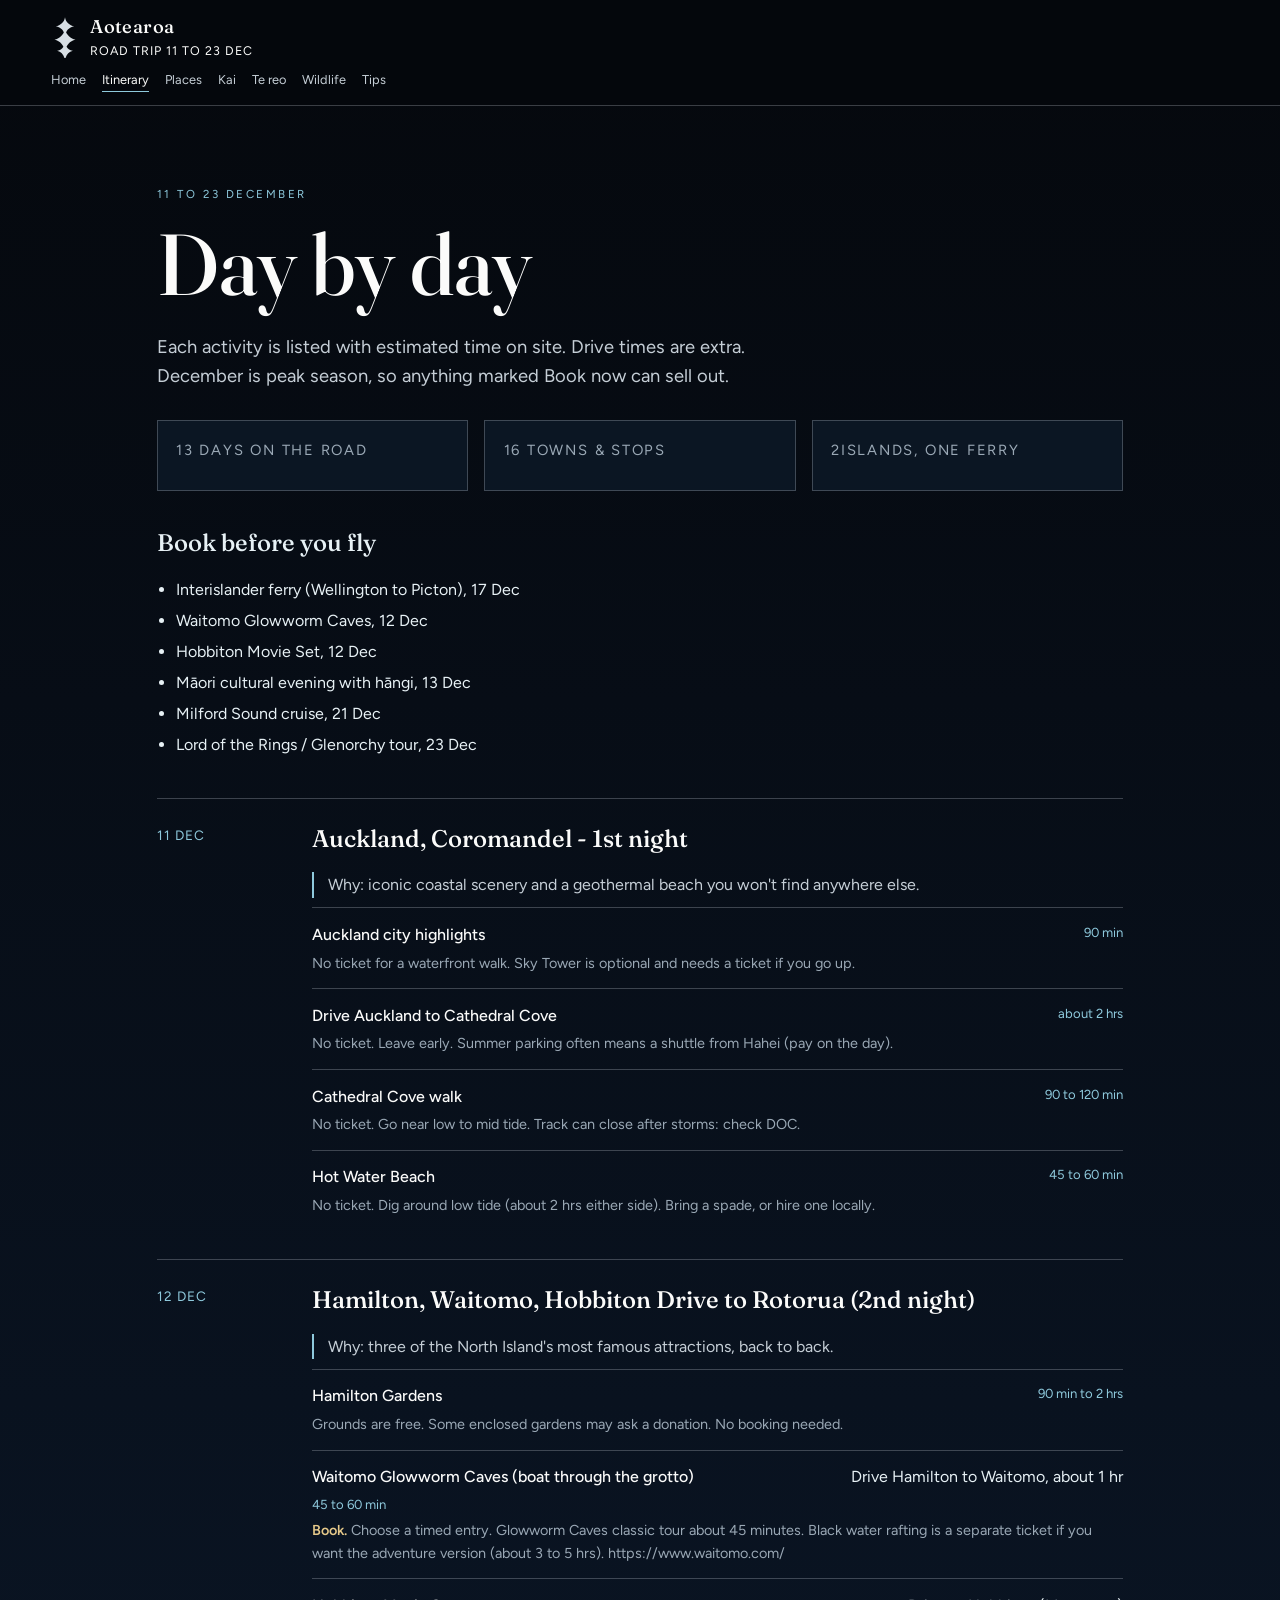
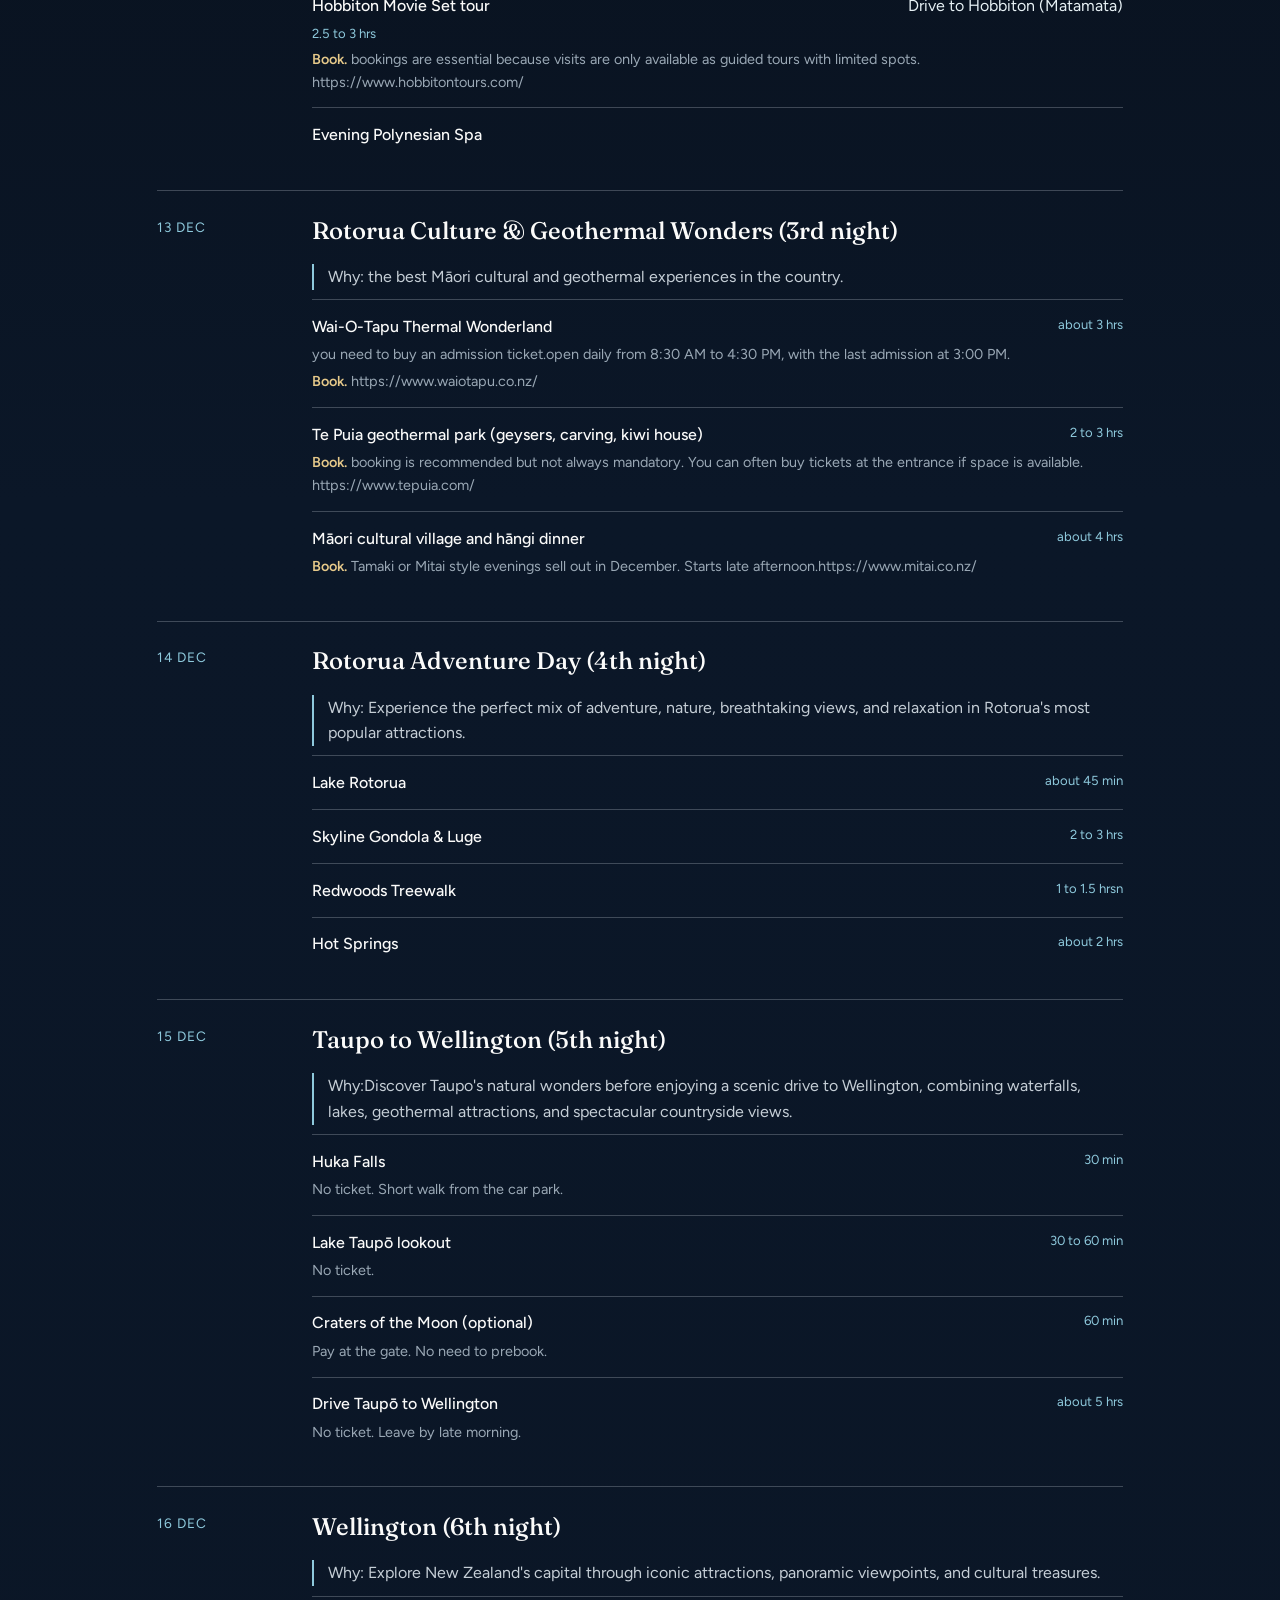
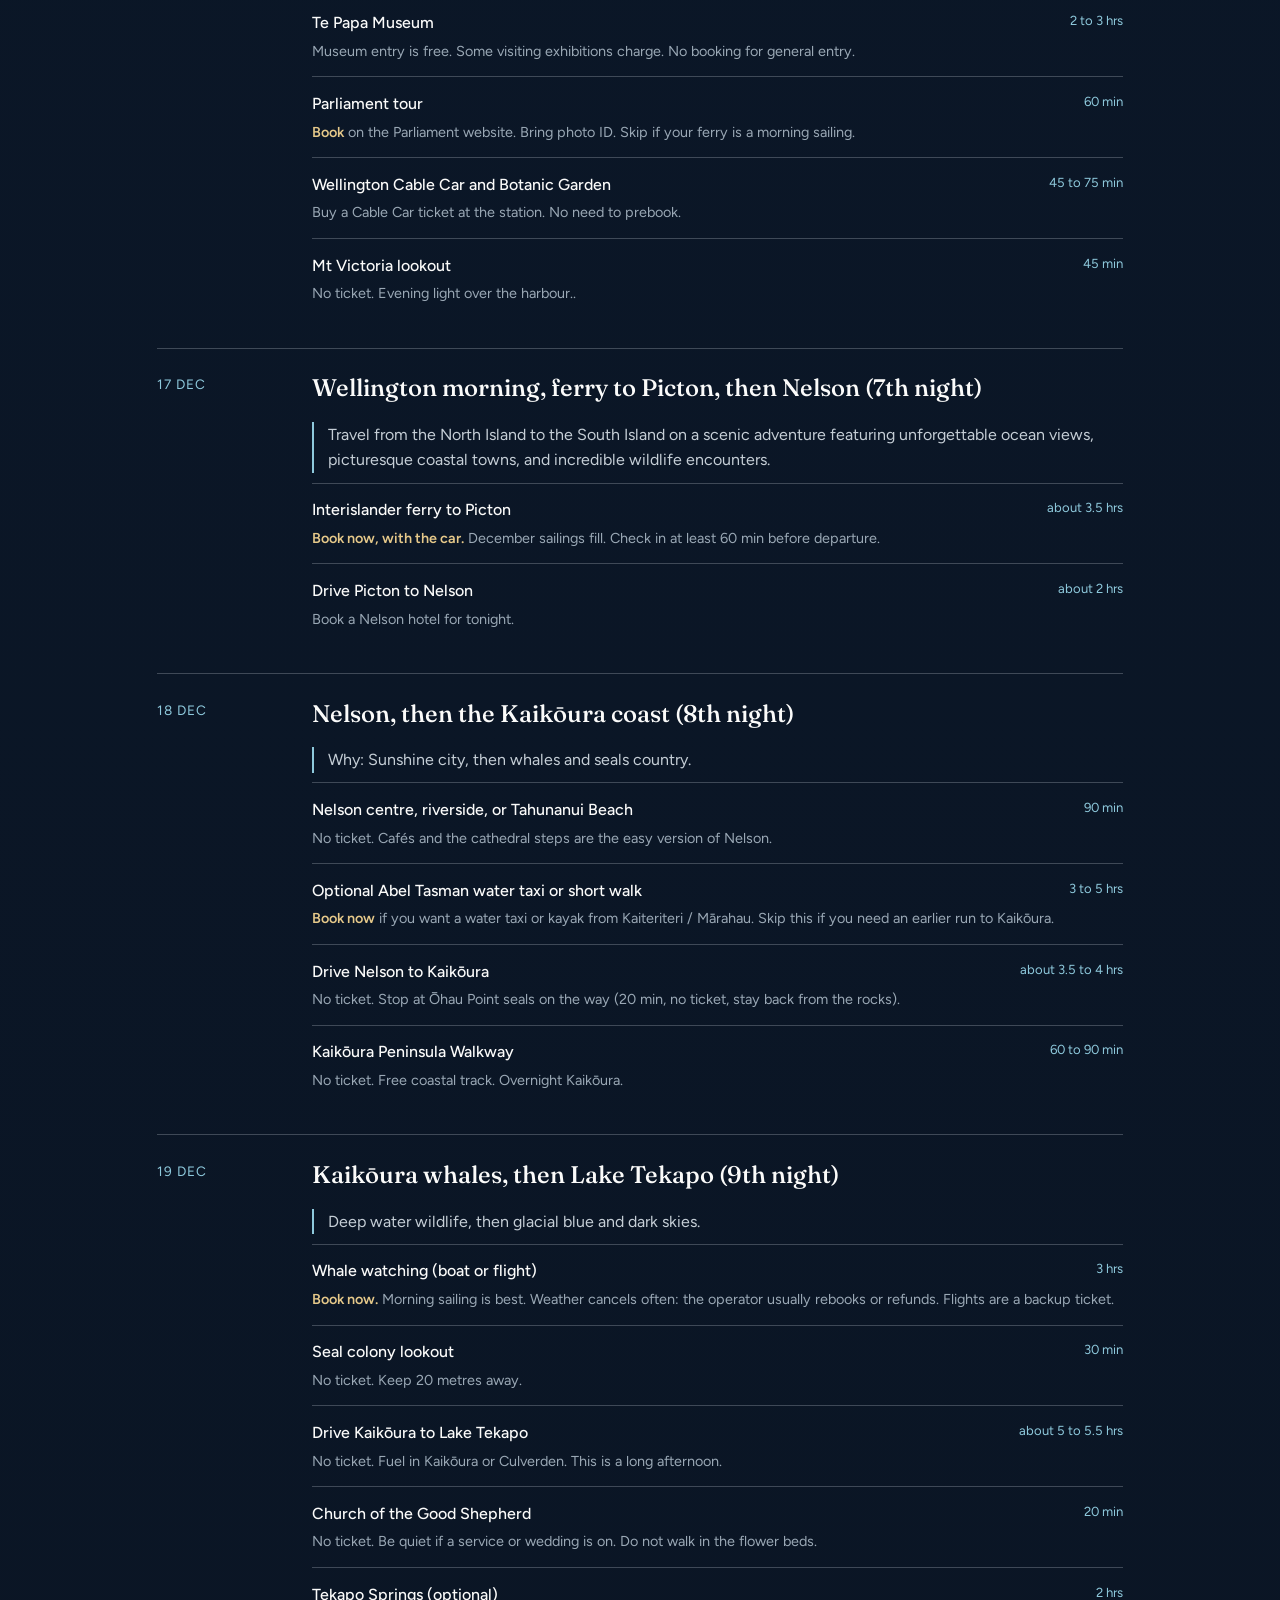
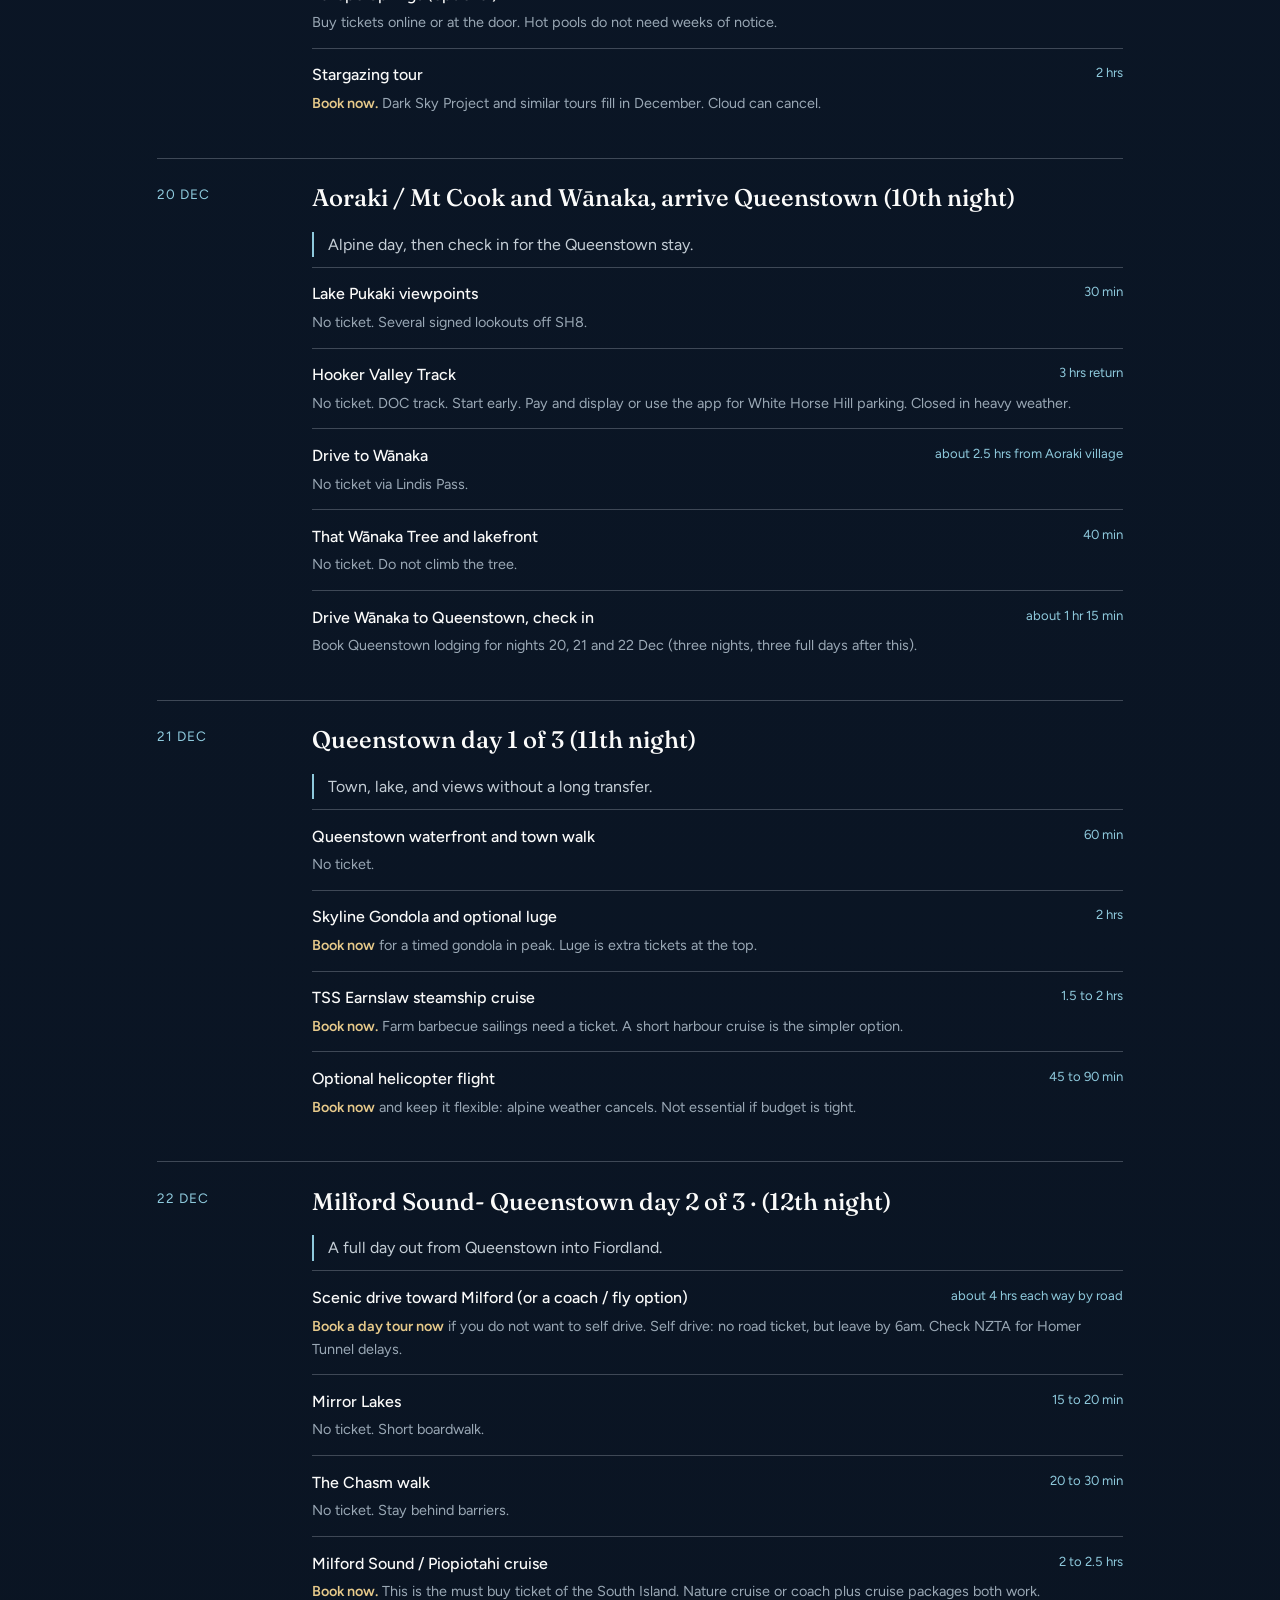
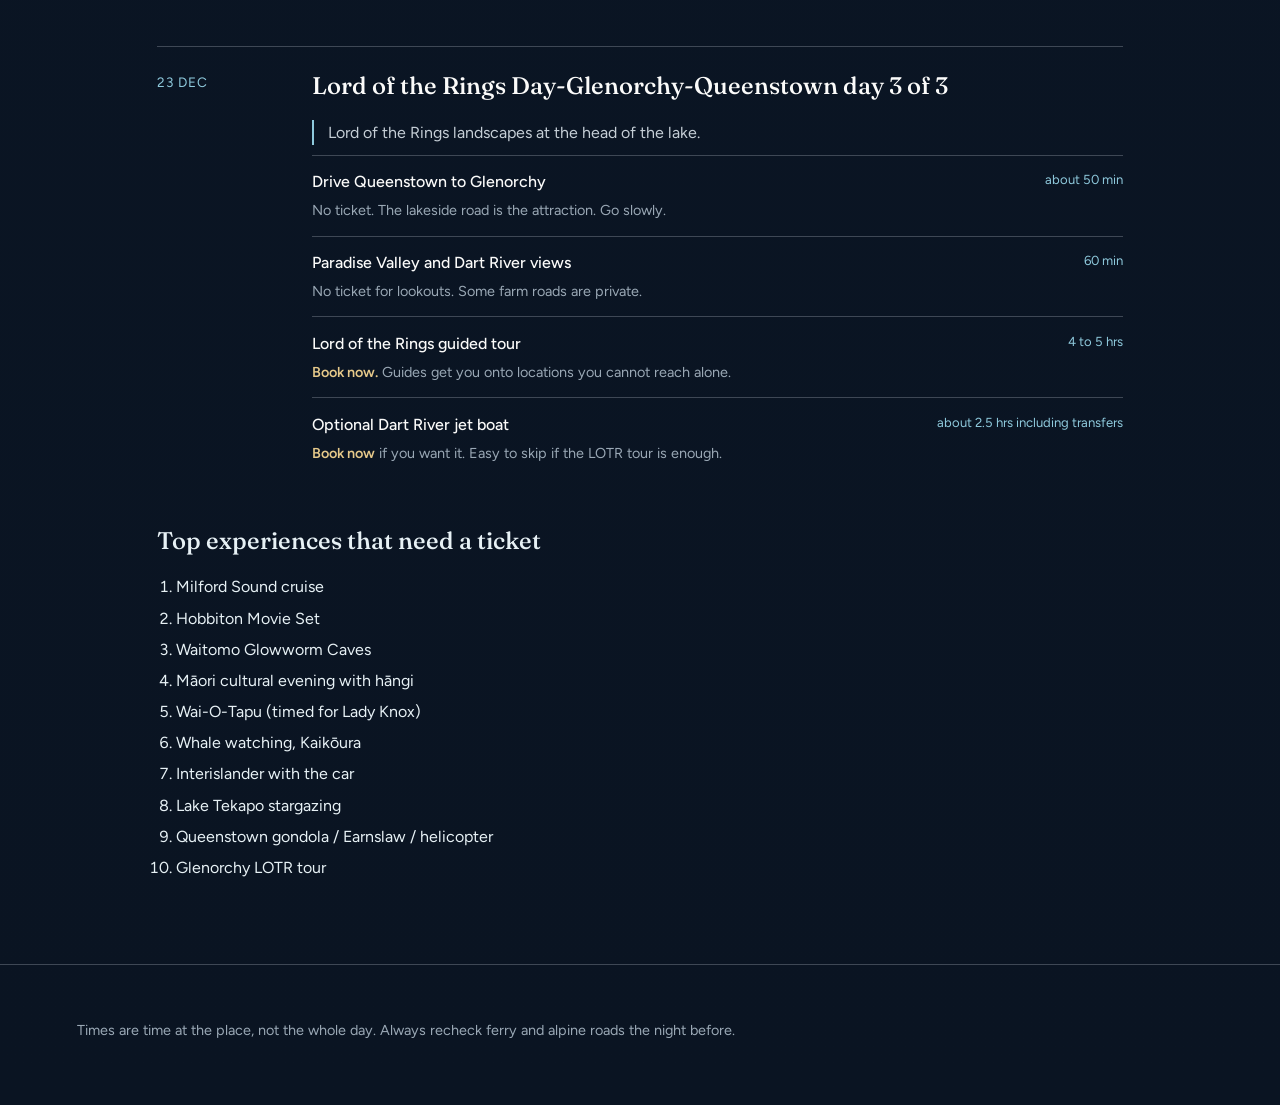
==== itinerary.html @ f461e08e "Update itinerary.html" ====
<!DOCTYPE html>
<html lang="en">
<head>
  <meta charset="UTF-8">
  <meta name="viewport" content="width=device-width, initial-scale=1">
  <title>Itinerary · Aotearoa road trip</title>
  <link rel="preconnect" href="https://fonts.googleapis.com">
  <link rel="preconnect" href="https://fonts.gstatic.com" crossorigin>
  <link href="https://fonts.googleapis.com/css2?family=Figtree:wght@400;500;600&family=Fraunces:opsz,wght@9..144,500;9..144,600&display=swap" rel="stylesheet">
  <link rel="stylesheet" href="css/style.css">
</head>
<body>
  <header class="site-header" data-header></header>
  <main id="content">
    <section class="narrow">
      <p class="kicker">11 to 23 December</p>
      <h1>Day by day</h1>
      <p class="lede">Each activity is listed with estimated time on site. Drive times are extra. December is peak season, so anything marked Book now can sell out.</p>

      <div class="stay-grid">
        <article class="stay">
          <p class="meta">13 days on the road</p>
          <h2></h2>
        </article>
        <article class="stay">
          <p class="meta">16 towns & stops</p>
        </article>
        <article class="stay">
          <p class="meta">2islands, one ferry</p>
        </article>
      </div>

      <h2>Book before you fly</h2>
      <ul class="book-now">
        <li>Interislander ferry (Wellington to Picton), 17 Dec</li>
        <li>Waitomo Glowworm Caves, 12 Dec</li>
        <li>Hobbiton Movie Set, 12 Dec</li>
        <li>Māori cultural evening with hāngi, 13 Dec</li>
        <li>Milford Sound cruise, 21 Dec</li>
        <li>Lord of the Rings / Glenorchy tour, 23 Dec</li>
      </ul>

      <article class="day">
        <time datetime="2026-12-11">11 Dec</time>
        <div>
          <h2>Auckland, Coromandel - 1st night</h2>
          <p class="why">Why: iconic coastal scenery and a geothermal beach you won't find anywhere else.</p>
          <ul class="plan">
            <li>
              <span>Auckland city highlights</span>
              <span class="when">90 min</span>
              <span class="note">No ticket for a waterfront walk. Sky Tower is optional and needs a ticket if you go up.</span>
            </li>
            <li>
              <span>Drive Auckland to Cathedral Cove</span>
              <span class="when">about 2 hrs</span>
              <span class="note">No ticket. Leave early. Summer parking often means a shuttle from Hahei (pay on the day).</span>
            </li>
            <li>
              <span>Cathedral Cove walk</span>
              <span class="when">90 to 120 min</span>
              <span class="note">No ticket. Go near low to mid tide. Track can close after storms: check DOC.</span>
            </li>
            <li>
              <span>Hot Water Beach</span>
              <span class="when">45 to 60 min</span>
              <span class="note">No ticket. Dig around low tide (about 2 hrs either side). Bring a spade, or hire one locally.</span>
            </li>
          </ul>
        </div>
      </article>

      <article class="day">
        <time datetime="2026-12-12">12 Dec</time>
        <div>
          <h2>Hamilton, Waitomo, Hobbiton Drive to Rotorua (2nd night)</h2>
          <p class="why">Why: three of the North Island's most famous attractions, back to back.</p>
          <ul class="plan">
            <li>
              <span>Hamilton Gardens</span>
              <span class="when">90 min to 2 hrs</span>
              <span class="note">Grounds are free. Some enclosed gardens may ask a donation. No booking needed.</span>
            </li>
            <li>
              <span>Waitomo Glowworm Caves (boat through the grotto)</span>
              <span>Drive Hamilton to Waitomo, about 1 hr</span> 
              <span class="when">45 to 60 min</span>
              <span class="note"><strong>Book.</strong> Choose a timed entry. Glowworm Caves classic tour about 45 minutes. Black water rafting is a separate ticket if you want the adventure version (about 3 to 5 hrs). https://www.waitomo.com/</span>
            
            <li>
              <span>Hobbiton Movie Set tour</span>
              <span>Drive to Hobbiton (Matamata)</span>
              <span class="when">2.5 to 3 hrs</span>
              <span class="note"><strong>Book.</strong> bookings are essential because visits are only available as guided tours with limited spots. https://www.hobbitontours.com/</span>

            </li>
            <li>
              <span>Evening Polynesian Spa</span>
            </li>
          </ul>
        </div>
      </article>

      <article class="day">
        <time datetime="2026-12-13">13 Dec</time>
        <div>
          <h2>Rotorua Culture & Geothermal Wonders (3rd night)</h2>
          <p class="why">Why: the best Māori cultural and geothermal experiences in the country.</p>
          <ul class="plan">
            <li>
              <span>Wai-O-Tapu Thermal Wonderland </span>
              <span class="when">about 3 hrs</span>
              <span class="note">you need to buy an admission ticket.open daily from 8:30 AM to 4:30 PM, with the last admission at 3:00 PM.</span>
              <span class="note"><strong>Book.</strong> https://www.waiotapu.co.nz/</span>
  
            </li>
            <li>
              <span>Te Puia geothermal park (geysers, carving, kiwi house)</span>
              <span class="when">2 to 3 hrs</span>
              <span class="note"><strong>Book.</strong> booking is recommended but not always mandatory. You can often buy tickets at the entrance if space is available. https://www.tepuia.com/</span>
            </li>
            <li>
              <span>Māori cultural village and hāngi dinner</span>
              <span class="when">about 4 hrs</span>
              <span class="note"><strong>Book.</strong> Tamaki or Mitai style evenings sell out in December. Starts late afternoon.https://www.mitai.co.nz/</span>
            </li>
           </ul>
        </div>
      </article>

      <article class="day">
        <time datetime="2026-12-14">14 Dec</time>
        <div>
          <h2>Rotorua Adventure Day (4th night)</h2>
          <p class="why">Why: Experience the perfect mix of adventure, nature, breathtaking views, and relaxation in Rotorua's most popular attractions.</p>
          <ul class="plan">
            <li>
              <span>Lake Rotorua</span>
              <span class="when">about 45 min</span>
              </li>
            <li>
              <span>Skyline Gondola & Luge</span>
              <span class="when">2 to 3 hrs</span>
           </li>
            <li>
              <span>Redwoods Treewalk</span>
              <span class="when">1 to 1.5 hrsn</span>
            </li>
            <li>
              <span>Hot Springs</span>
              <span class="when">about 2 hrs</span>
            </li>
          </ul>
        </div>
      </article>

      <article class="day">
        <time datetime="2026-12-15">15 Dec</time>
        <div>
          <h2>Taupo to Wellington (5th night)</h2>
          <p class="why">Why:Discover Taupo's natural wonders before enjoying a scenic drive to Wellington, combining waterfalls, lakes, geothermal attractions, and spectacular countryside views.</p>
          <ul class="plan">
            <li>
              <span>Huka Falls</span>
              <span class="when">30 min</span>
              <span class="note">No ticket. Short walk from the car park.</span>
            </li>
            <li>
              <span>Lake Taupō lookout</span>
              <span class="when">30 to 60 min</span>
              <span class="note">No ticket.</span>
            </li>
            <li>
              <span>Craters of the Moon (optional)</span>
              <span class="when">60 min</span>
              <span class="note">Pay at the gate. No need to prebook.</span>
            </li>
            <li>
              <span>Drive Taupō to Wellington</span>
              <span class="when">about 5 hrs</span>
              <span class="note">No ticket. Leave by late morning.</span>
            </li>
          </ul>
        </div>
      </article>

      <article class="day">
        <time datetime="2026-12-16">16 Dec</time>
        <div>
          <h2>Wellington (6th night)</h2>
          <p class="why">Why: Explore New Zealand's capital through iconic attractions, panoramic viewpoints, and cultural treasures.</p>
          <ul class="plan">
            <li>
              <span>Te Papa Museum</span>
              <span class="when">2 to 3 hrs</span>
              <span class="note">Museum entry is free. Some visiting exhibitions charge. No booking for general entry.</span>
            </li>
            <li>
              <span>Parliament tour</span>
              <span class="when">60 min</span>
              <span class="note"><strong>Book</strong> on the Parliament website. Bring photo ID. Skip if your ferry is a morning sailing.</span>
            </li>
            <li>
              <span>Wellington Cable Car and Botanic Garden</span>
              <span class="when">45 to 75 min</span>
              <span class="note">Buy a Cable Car ticket at the station. No need to prebook.</span>
            </li>
            <li>
              <span>Mt Victoria lookout</span>
              <span class="when">45  min</span>
              <span class="note">No ticket. Evening light over the harbour..</span>
            </li>
          </ul>
        </div>
      </article>

      <article class="day">
        <time datetime="2026-12-17">17 Dec</time>
        <div>
          <h2>Wellington morning, ferry to Picton, then Nelson (7th night)</h2>
          <p class="why">Travel from the North Island to the South Island on a scenic adventure featuring unforgettable ocean views, picturesque coastal towns, and incredible wildlife encounters.</p>
          <ul class="plan">
            <li>
              <span>Interislander ferry to Picton</span>
              <span class="when">about 3.5 hrs</span>
              <span class="note"><strong>Book now, with the car.</strong> December sailings fill. Check in at least 60 min before departure.</span>
            </li>
            <li>
              <span>Drive Picton to Nelson</span>
              <span class="when">about 2 hrs</span>
              <span class="note"> Book a Nelson hotel for tonight.</span>
            </li>
          </ul>
        </div>
      </article>

      <article class="day">
        <time datetime="2026-12-18">18 Dec</time>
        <div>
          <h2>Nelson, then the Kaikōura coast (8th night)</h2>
          <p class="why">Why: Sunshine city, then whales and seals country.</p>
          <ul class="plan">
            <li>
              <span>Nelson centre, riverside, or Tahunanui Beach</span>
              <span class="when">90 min</span>
              <span class="note">No ticket. Cafés and the cathedral steps are the easy version of Nelson.</span>
            </li>
            <li>
              <span>Optional Abel Tasman water taxi or short walk</span>
              <span class="when">3 to 5 hrs</span>
              <span class="note"><strong>Book now</strong> if you want a water taxi or kayak from Kaiteriteri / Mārahau. Skip this if you need an earlier run to Kaikōura.</span>
            </li>
            <li>
              <span>Drive Nelson to Kaikōura</span>
              <span class="when">about 3.5 to 4 hrs</span>
              <span class="note">No ticket. Stop at Ōhau Point seals on the way (20 min, no ticket, stay back from the rocks).</span>
            </li>
            <li>
              <span>Kaikōura Peninsula Walkway</span>
              <span class="when">60 to 90 min</span>
              <span class="note">No ticket. Free coastal track. Overnight Kaikōura.</span>
            </li>
          </ul>
        </div>
      </article>

      <article class="day">
        <time datetime="2026-12-19">19 Dec</time>
        <div>
          <h2>Kaikōura whales, then Lake Tekapo (9th night)</h2>
          <p class="why">Deep water wildlife, then glacial blue and dark skies.</p>
          <ul class="plan">
            <li>
              <span>Whale watching (boat or flight)</span>
              <span class="when">3 hrs</span>
              <span class="note"><strong>Book now.</strong> Morning sailing is best. Weather cancels often: the operator usually rebooks or refunds. Flights are a backup ticket.</span>
            </li>
            <li>
              <span>Seal colony lookout</span>
              <span class="when">30 min</span>
              <span class="note">No ticket. Keep 20 metres away.</span>
            </li>
            <li>
              <span>Drive Kaikōura to Lake Tekapo</span>
              <span class="when">about 5 to 5.5 hrs</span>
              <span class="note">No ticket. Fuel in Kaikōura or Culverden. This is a long afternoon.</span>
            </li>
            <li>
              <span>Church of the Good Shepherd</span>
              <span class="when">20 min</span>
              <span class="note">No ticket. Be quiet if a service or wedding is on. Do not walk in the flower beds.</span>
            </li>
            <li>
              <span>Tekapo Springs (optional)</span>
              <span class="when">2 hrs</span>
              <span class="note">Buy tickets online or at the door. Hot pools do not need weeks of notice.</span>
            </li>
            <li>
              <span>Stargazing tour</span>
              <span class="when">2 hrs</span>
              <span class="note"><strong>Book now.</strong> Dark Sky Project and similar tours fill in December. Cloud can cancel.</span>
            </li>
          </ul>
        </div>
      </article>

      <article class="day">
        <time datetime="2026-12-20">20 Dec</time>
        <div>
          <h2>Aoraki / Mt Cook and Wānaka, arrive Queenstown (10th night)</h2>
          <p class="why">Alpine day, then check in for the Queenstown stay.</p>
          <ul class="plan">
            <li>
              <span>Lake Pukaki viewpoints</span>
              <span class="when">30 min</span>
              <span class="note">No ticket. Several signed lookouts off SH8.</span>
            </li>
            <li>
              <span>Hooker Valley Track</span>
              <span class="when">3 hrs return</span>
              <span class="note">No ticket. DOC track. Start early. Pay and display or use the app for White Horse Hill parking. Closed in heavy weather.</span>
            </li>
            <li>
              <span>Drive to Wānaka</span>
              <span class="when">about 2.5 hrs from Aoraki village</span>
              <span class="note">No ticket via Lindis Pass.</span>
            </li>
            <li>
              <span>That Wānaka Tree and lakefront</span>
              <span class="when">40 min</span>
              <span class="note">No ticket. Do not climb the tree.</span>
            </li>
            <li>
              <span>Drive Wānaka to Queenstown, check in</span>
              <span class="when">about 1 hr 15 min</span>
              <span class="note">Book Queenstown lodging for nights 20, 21 and 22 Dec (three nights, three full days after this).</span>
            </li>
          </ul>
        </div>
      </article>

      <article class="day">
        <time datetime="2026-12-21">21 Dec</time>
        <div>
          <h2>Queenstown day 1 of 3 (11th night)</h2>
          <p class="why">Town, lake, and views without a long transfer.</p>
          <ul class="plan">
            <li>
              <span>Queenstown waterfront and town walk</span>
              <span class="when">60 min</span>
              <span class="note">No ticket.</span>
            </li>
            <li>
              <span>Skyline Gondola and optional luge</span>
              <span class="when">2 hrs</span>
              <span class="note"><strong>Book now</strong> for a timed gondola in peak. Luge is extra tickets at the top.</span>
            </li>
            <li>
              <span>TSS Earnslaw steamship cruise</span>
              <span class="when">1.5 to 2 hrs</span>
              <span class="note"><strong>Book now.</strong> Farm barbecue sailings need a ticket. A short harbour cruise is the simpler option.</span>
            </li>
            <li>
              <span>Optional helicopter flight</span>
              <span class="when">45 to 90 min</span>
              <span class="note"><strong>Book now</strong> and keep it flexible: alpine weather cancels. Not essential if budget is tight.</span>
            </li>
          </ul>
        </div>
      </article>

      <article class="day">
        <time datetime="2026-12-22">22 Dec</time>
        <div>
          <h2> Milford Sound- Queenstown day 2 of 3 ·  (12th night)</h2>
          <p class="why">A full day out from Queenstown into Fiordland.</p>
          <ul class="plan">
            <li>
              <span>Scenic drive toward Milford (or a coach / fly option)</span>
              <span class="when">about 4 hrs each way by road</span>
              <span class="note"><strong>Book a day tour now</strong> if you do not want to self drive. Self drive: no road ticket, but leave by 6am. Check NZTA for Homer Tunnel delays.</span>
            </li>
            <li>
              <span>Mirror Lakes</span>
              <span class="when">15 to 20 min</span>
              <span class="note">No ticket. Short boardwalk.</span>
            </li>
            <li>
              <span>The Chasm walk</span>
              <span class="when">20 to 30 min</span>
              <span class="note">No ticket. Stay behind barriers.</span>
            </li>
            <li>
              <span>Milford Sound / Piopiotahi cruise</span>
              <span class="when">2 to 2.5 hrs</span>
              <span class="note"><strong>Book now.</strong> This is the must buy ticket of the South Island. Nature cruise or coach plus cruise packages both work.</span>
            </li>
          </ul>
        </div>
      </article>

      <article class="day">
        <time datetime="2026-12-23">23 Dec</time>
        <div>
          <h2>Lord of the Rings Day-Glenorchy-Queenstown day 3 of 3</h2>
          <p class="why">Lord of the Rings landscapes at the head of the lake.</p>
          <ul class="plan">
            <li>
              <span>Drive Queenstown to Glenorchy</span>
              <span class="when">about 50 min</span>
              <span class="note">No ticket. The lakeside road is the attraction. Go slowly.</span>
            </li>
            <li>
              <span>Paradise Valley and Dart River views</span>
              <span class="when">60 min</span>
              <span class="note">No ticket for lookouts. Some farm roads are private.</span>
            </li>
            <li>
              <span>Lord of the Rings guided tour</span>
              <span class="when">4 to 5 hrs</span>
              <span class="note"><strong>Book now.</strong> Guides get you onto locations you cannot reach alone.</span>
            </li>
            <li>
              <span>Optional Dart River jet boat</span>
              <span class="when">about 2.5 hrs including transfers</span>
              <span class="note"><strong>Book now</strong> if you want it. Easy to skip if the LOTR tour is enough.</span>
            </li>
          </ul>
        </div>
      </article>

      <h2>Top experiences that need a ticket</h2>
      <ol class="ticket-ol">
        <li>Milford Sound cruise</li>
        <li>Hobbiton Movie Set</li>
        <li>Waitomo Glowworm Caves</li>
        <li>Māori cultural evening with hāngi</li>
        <li>Wai-O-Tapu (timed for Lady Knox)</li>
        <li>Whale watching, Kaikōura</li>
        <li>Interislander with the car</li>
        <li>Lake Tekapo stargazing</li>
        <li>Queenstown gondola / Earnslaw / helicopter</li>
        <li>Glenorchy LOTR tour</li>
      </ol>
    </section>
  </main>
  <footer><p>Times are time at the place, not the whole day. Always recheck ferry and alpine roads the night before.</p></footer>
  <script src="js/site.js"></script>
</body>
</html>
---- css/style.css ----
:root {
  --ink: #05080d;
  --navy: #0b1728;
  --deep: #12263d;
  --blue: #1c4d78;
  --lagoon: #2b7ca8;
  --glacier: #8ec9dc;
  --foam: #e7f1f5;
  --paper: #f3efe6;
  --silver: #c5ced6;
  --mist: #9aa8b5;
  --white: #fbfbfa;
  --black: #020304;
  --line: rgba(197, 206, 214, 0.28);
  --shadow: 0 24px 50px rgba(2, 6, 12, 0.35);
  --serif: "Fraunces", "Times New Roman", serif;
  --sans: "Figtree", "Segoe UI", sans-serif;
}

* { box-sizing: border-box; }
html { scroll-behavior: smooth; }
body {
  margin: 0;
  color: var(--foam);
  background:
    radial-gradient(1200px 500px at 10% -10%, rgba(46, 124, 168, 0.18), transparent 50%),
    linear-gradient(180deg, var(--ink), var(--navy) 28%, #0a1422);
  font-family: var(--sans);
  line-height: 1.6;
}

img { max-width: 100%; display: block; }
a { color: var(--glacier); text-decoration: none; }
a:hover { color: var(--white); }

.skip {
  position: absolute;
  left: -999px;
}
.skip:focus {
  left: 1rem;
  top: 1rem;
  background: #fff;
  color: #000;
  padding: 0.5rem 1rem;
  z-index: 20;
}

.fern-mark {
  position: fixed;
  right: -4rem;
  bottom: -3rem;
  width: 22rem;
  height: 22rem;
  opacity: 0.07;
  pointer-events: none;
  z-index: 0;
}

.site-header {
  position: sticky;
  top: 0;
  z-index: 10;
  display: flex;
  flex-direction: column;
  align-items: stretch;
  gap: 0.55rem;
  padding: 0.75rem 4vw 0.85rem;
  background: rgba(5, 8, 13, 0.9);
  border-bottom: 1px solid var(--line);
  backdrop-filter: blur(16px);
}
.header-top {
  display: flex;
  align-items: center;
  justify-content: space-between;
  gap: 1rem;
}

.brand {
  display: flex;
  align-items: center;
  gap: 0.7rem;
  color: var(--white);
  letter-spacing: 0.08em;
  text-transform: uppercase;
  font-size: 0.78rem;
}
.brand svg { width: 28px; height: 42px; }
.brand strong {
  display: block;
  font-family: var(--serif);
  font-size: 1.15rem;
  letter-spacing: 0.02em;
  text-transform: none;
  font-weight: 500;
}

nav {
  display: flex;
  flex-wrap: wrap;
  gap: 0.35rem 1rem;
}
nav a {
  color: var(--silver);
  font-size: 0.8rem;
  white-space: nowrap;
}
nav a[aria-current="page"] {
  color: var(--white);
  border-bottom: 1px solid var(--glacier);
}

.menu-btn {
  display: none;
  background: transparent;
  color: var(--white);
  border: 1px solid var(--line);
  padding: 0.4rem 0.7rem;
}

.hero {
  position: relative;
  min-height: 88vh;
  display: grid;
  align-items: end;
  padding: 7rem 6vw 4rem;
  overflow: hidden;
}
.hero-bg {
  position: absolute;
  inset: 0;
  background:
    linear-gradient(180deg, rgba(5, 8, 13, 0.15), rgba(5, 8, 13, 0.82)),
    url("../images/milford.jpg") center/cover no-repeat;
  filter: saturate(1.08) contrast(1.05);
}
.hero-copy { position: relative; max-width: 42rem; }
.kicker {
  color: var(--glacier);
  letter-spacing: 0.22em;
  text-transform: uppercase;
  font-size: 0.72rem;
}
h1, h2, h3 { font-family: var(--serif); font-weight: 500; line-height: 1.15; }
h1 {
  font-size: clamp(2.6rem, 7vw, 5.4rem);
  margin: 0.4rem 0 0.8rem;
  color: var(--white);
}
.lede { font-size: 1.15rem; color: var(--silver); max-width: 38rem; }

.btn-row { display: flex; gap: 0.8rem; flex-wrap: wrap; margin-top: 1.6rem; }
.btn {
  display: inline-flex;
  align-items: center;
  padding: 0.7rem 1.15rem;
  border: 1px solid var(--silver);
  color: var(--white);
  border-radius: 999px;
}
.btn.solid {
  background: var(--white);
  color: var(--ink);
  border-color: var(--white);
}

main { position: relative; z-index: 1; }
section { padding: 4.2rem 6vw; }
.narrow { max-width: 70rem; margin: 0 auto; }
.section-head { max-width: 40rem; margin-bottom: 2rem; }
.section-head p { color: var(--mist); }

.palette {
  display: grid;
  grid-template-columns: repeat(5, 1fr);
  gap: 0.6rem;
  margin-top: 1.4rem;
}
.swatch {
  min-height: 88px;
  display: flex;
  align-items: end;
  padding: 0.6rem;
  font-size: 0.75rem;
  color: #fff;
}
.swatch.white, .swatch.silver { color: var(--ink); }
.swatch.black { background: #000; }
.swatch.navy { background: #0b1728; }
.swatch.blue { background: #1c4d78; }
.swatch.silver { background: #c5ced6; }
.swatch.white { background: #fbfbfa; }

.grid {
  display: grid;
  gap: 1.2rem;
  grid-template-columns: repeat(auto-fit, minmax(250px, 1fr));
}
.card {
  background: rgba(18, 38, 61, 0.45);
  border: 1px solid var(--line);
  overflow: hidden;
  box-shadow: var(--shadow);
}
.card img { width: 100%; height: 210px; object-fit: cover; }
.card-body { padding: 1.1rem 1.15rem 1.3rem; }
.card h3 { margin: 0 0 0.4rem; font-size: 1.35rem; color: var(--white); }
.muted { color: var(--mist); font-size: 0.92rem; }
.meta {
  color: var(--glacier);
  font-size: 0.78rem;
  letter-spacing: 0.12em;
  text-transform: uppercase;
}

.stay-grid {
  display: grid;
  grid-template-columns: repeat(3, 1fr);
  gap: 1rem;
  margin: 1.8rem 0 2.4rem;
}
.stay {
  border: 1px solid var(--line);
  padding: 1.1rem 1.15rem 1.2rem;
  background: rgba(18, 38, 61, 0.4);
}
.stay h2 { margin: 0.2rem 0 0.5rem; font-size: 1.35rem; color: var(--white); }
.stay p { margin: 0; color: var(--mist); font-size: 0.92rem; }

.book-now {
  margin: 0 0 2.5rem;
  padding-left: 1.2rem;
}
.book-now li { margin: 0.35rem 0; }

.day {
  display: grid;
  grid-template-columns: 8.5rem 1fr;
  gap: 1.2rem;
  padding: 1.6rem 0 1.8rem;
  border-top: 1px solid var(--line);
}
.day time {
  color: var(--glacier);
  font-size: 0.85rem;
  letter-spacing: 0.08em;
  text-transform: uppercase;
}
.day h2 { margin-top: 0; color: var(--white); }
.why {
  margin: 0.35rem 0 0.4rem;
  padding-left: 0.9rem;
  border-left: 2px solid var(--glacier);
  color: var(--silver);
}

.plan {
  list-style: none;
  margin: 0.6rem 0 0;
  padding: 0;
}
.plan li {
  display: grid;
  grid-template-columns: minmax(0, 1fr) auto;
  gap: 0.25rem 1rem;
  padding: 0.85rem 0;
  border-top: 1px solid var(--line);
}
.plan li span:first-child { color: var(--white); font-weight: 500; }
.plan .when {
  color: var(--glacier);
  font-size: 0.82rem;
  white-space: nowrap;
}
.plan .note {
  grid-column: 1 / -1;
  color: var(--mist);
  font-size: 0.9rem;
}
.plan .note strong { color: #e6c98a; font-weight: 600; }

.ticket-ol { padding-left: 1.2rem; }
.ticket-ol li { margin: 0.35rem 0; }

.place {
  display: grid;
  grid-template-columns: 1.1fr 1fr;
  gap: 1.6rem;
  align-items: center;
  margin: 2.2rem 0 3rem;
}
.place:nth-child(even) { grid-template-columns: 1fr 1.1fr; }
.place:nth-child(even) .place-copy { order: -1; }
.place img {
  width: 100%;
  height: 360px;
  object-fit: cover;
  border: 1px solid var(--line);
}
.place h2 { margin-top: 0; color: var(--white); font-size: 2rem; }

.word {
  display: grid;
  grid-template-columns: 12rem 1fr;
  gap: 1rem;
  padding: 1rem 0;
  border-bottom: 1px solid var(--line);
}
.word dt {
  font-family: var(--serif);
  font-size: 1.4rem;
  color: var(--white);
}
.pronounce { color: var(--glacier); font-size: 0.85rem; }

.tips { display: grid; gap: 1rem; }
.tip {
  background: linear-gradient(90deg, rgba(142, 201, 220, 0.08), transparent);
  border: 1px solid var(--line);
  padding: 1.1rem 1.2rem;
}

.chip {
  border: 1px solid var(--line);
  padding: 0.35rem 0.7rem;
  font-size: 0.82rem;
  color: var(--silver);
}

.animal img { height: 240px; }

.quote {
  font-family: var(--serif);
  font-size: clamp(1.5rem, 3vw, 2.3rem);
  color: var(--white);
  max-width: 36rem;
}

footer {
  padding: 2.5rem 6vw 3rem;
  border-top: 1px solid var(--line);
  color: var(--mist);
  font-size: 0.9rem;
}

.light {
  background: var(--paper);
  color: var(--navy);
}
.light h2, .light h3 { color: var(--ink); }
.light .muted, .light p { color: #334155; }
.light .card { background: #fff; color: var(--navy); box-shadow: none; }
.light .card h3 { color: var(--ink); }

@media (max-width: 700px) {
  .menu-btn { display: block; }
  nav {
    display: none;
    flex-direction: column;
    background: #0b1728;
    padding: 0.8rem 0 0.2rem;
  }
  nav.open { display: flex; }
  .place,
  .place:nth-child(even),
  .day,
  .word,
  .stay-grid,
  .plan li {
    grid-template-columns: 1fr;
  }
  .place:nth-child(even) .place-copy { order: 0; }
  .place img { height: 240px; }
  .palette { grid-template-columns: repeat(3, 1fr); }
}
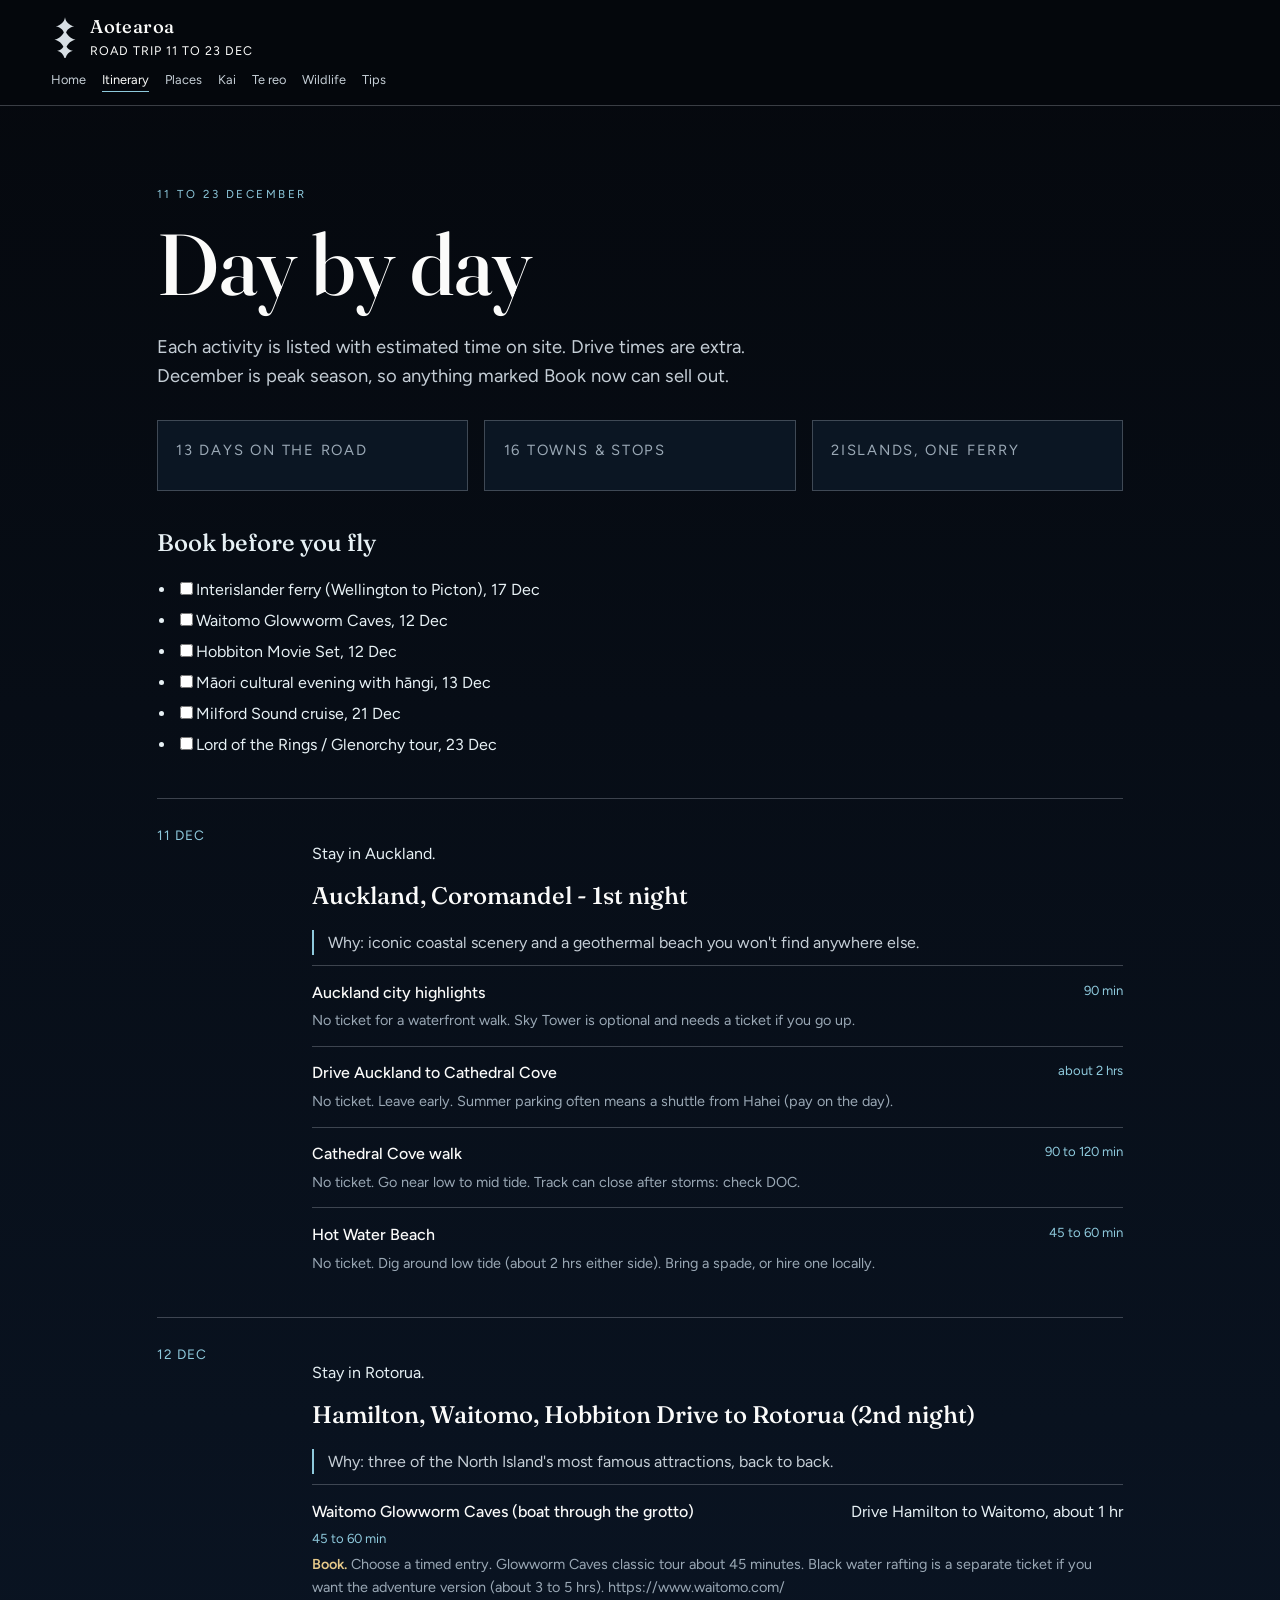
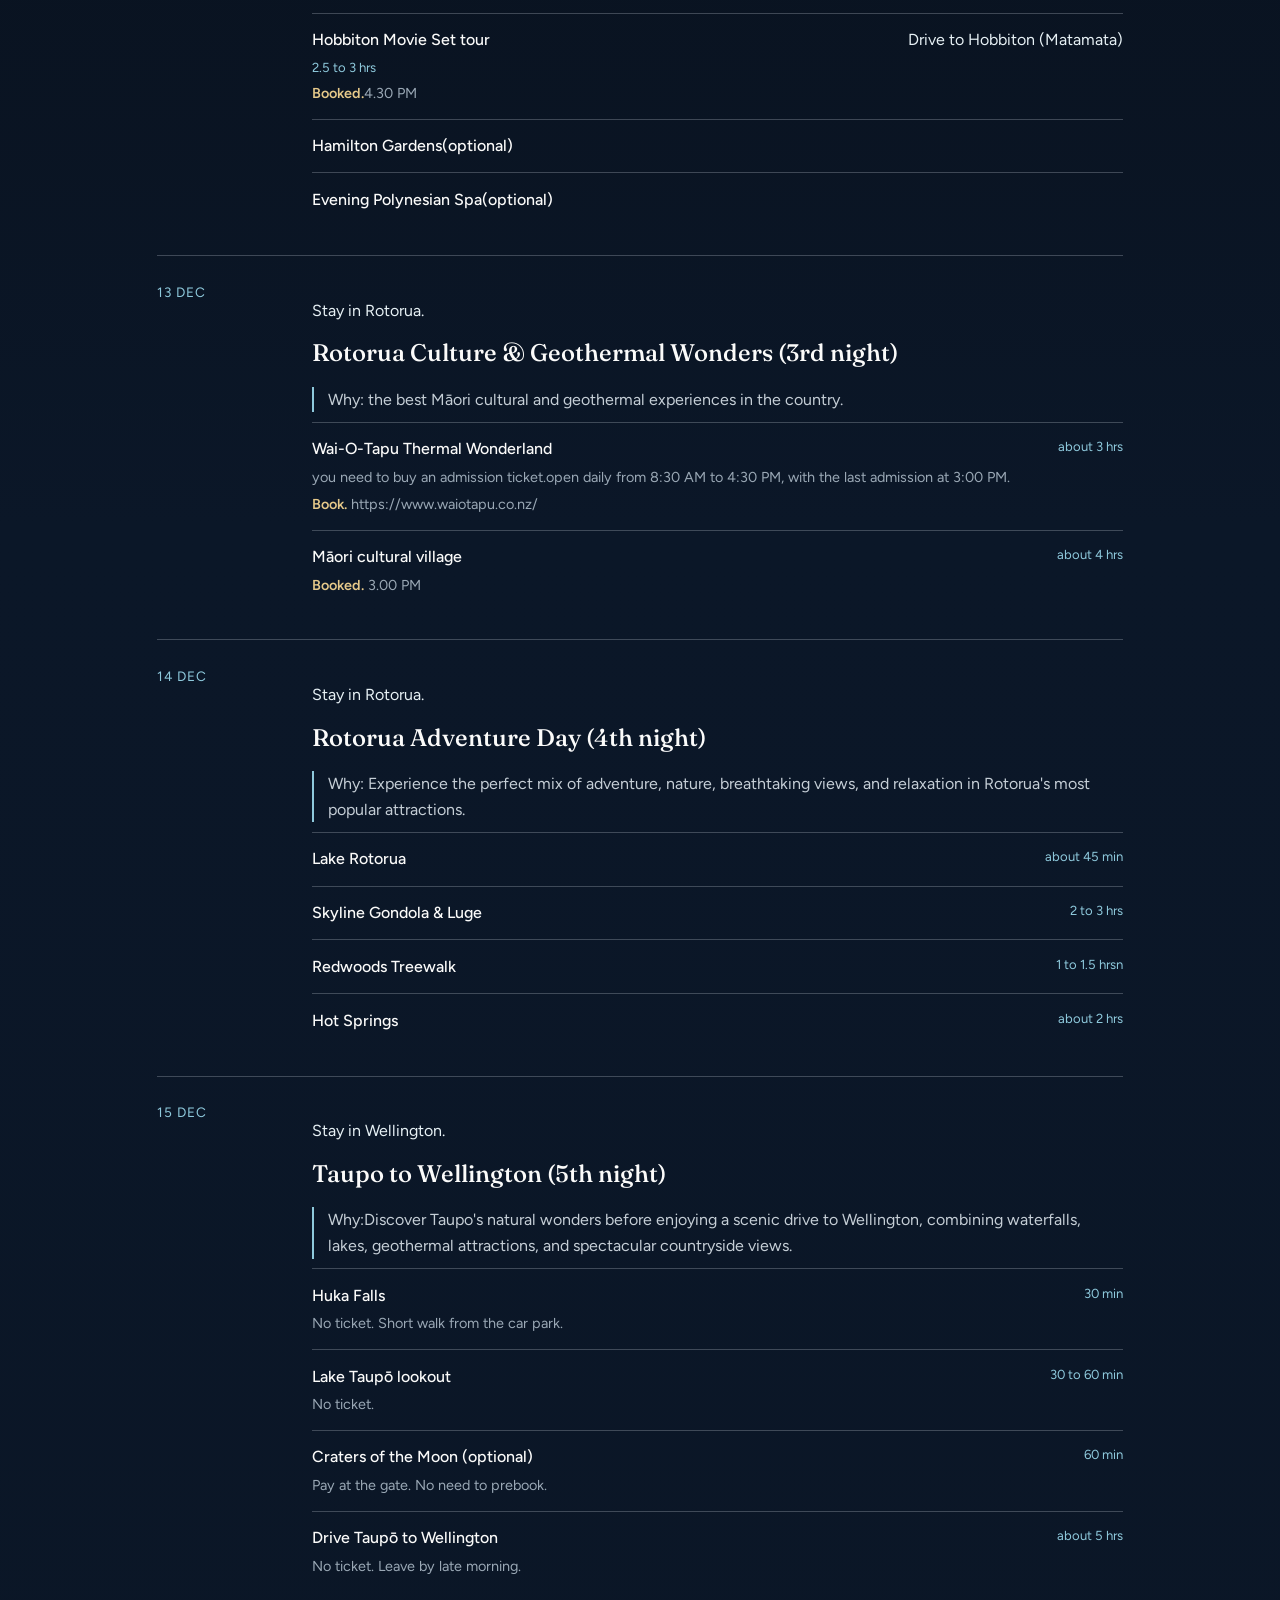
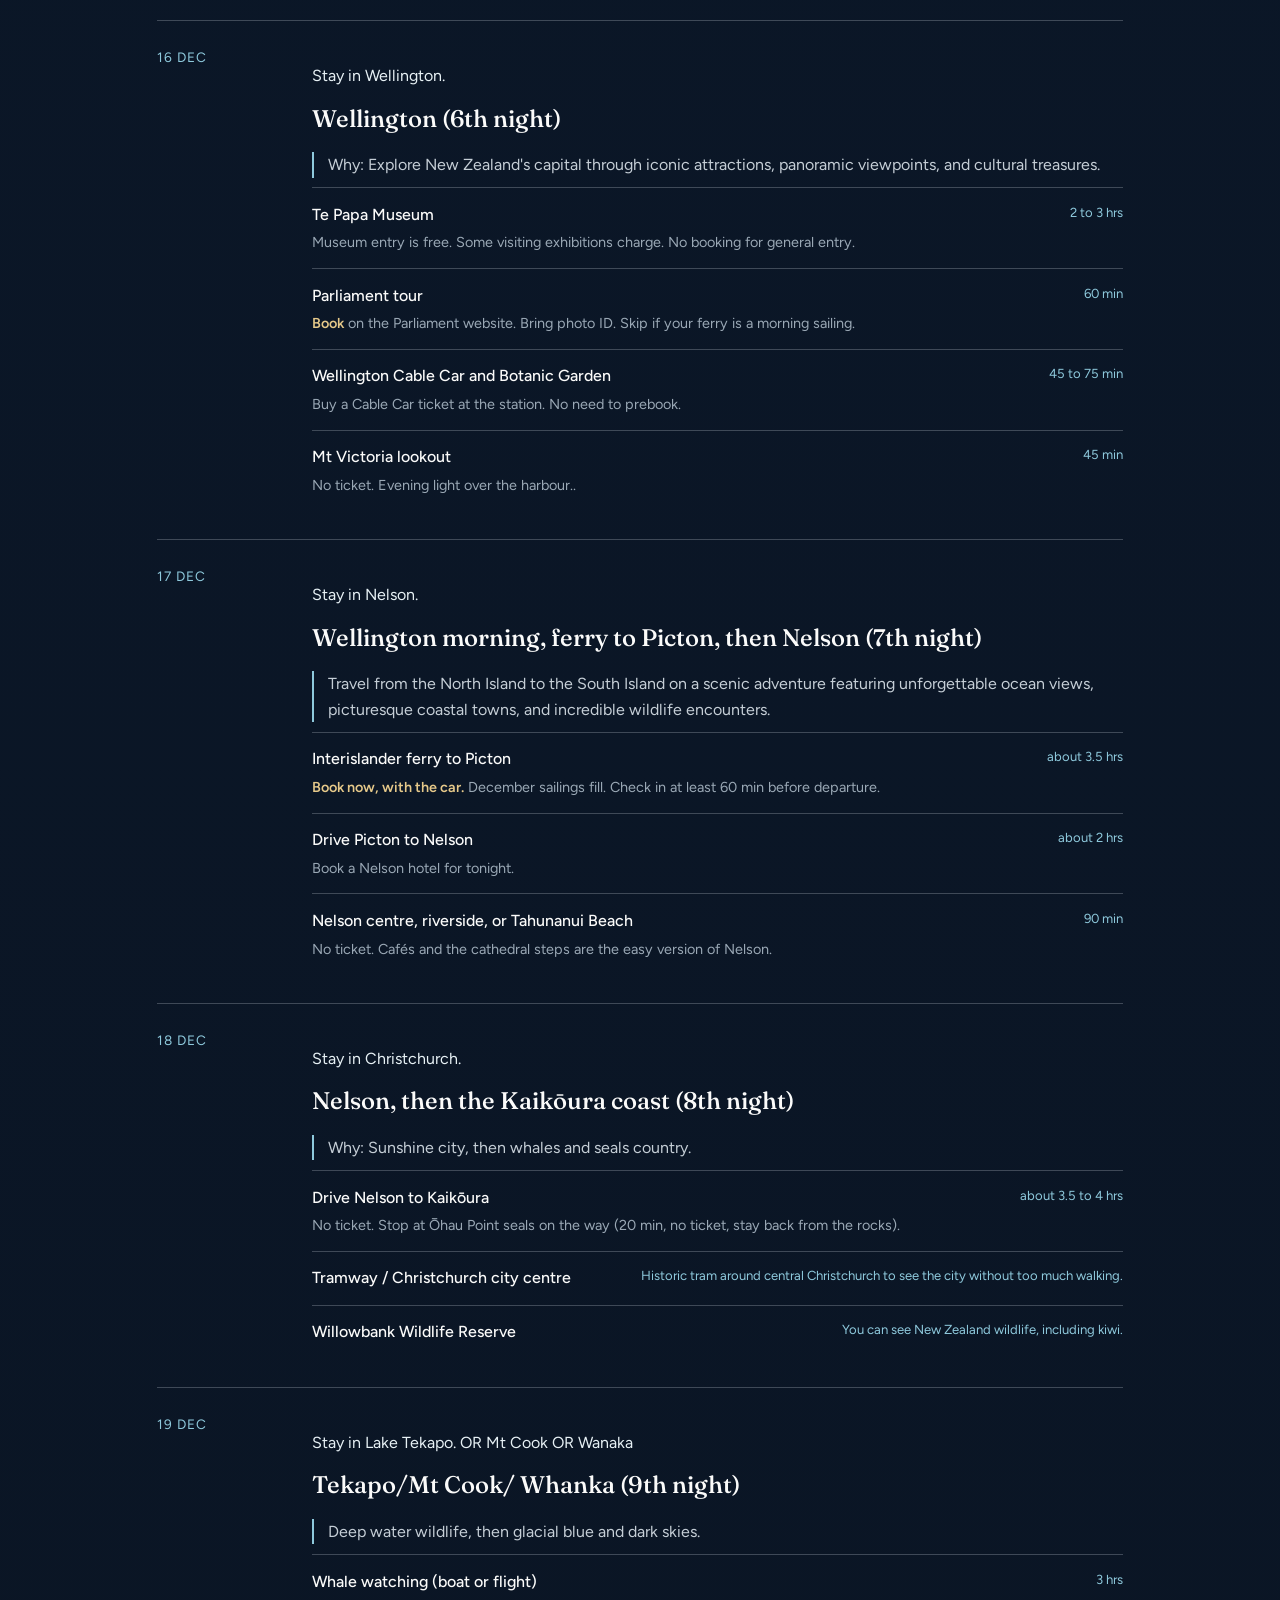
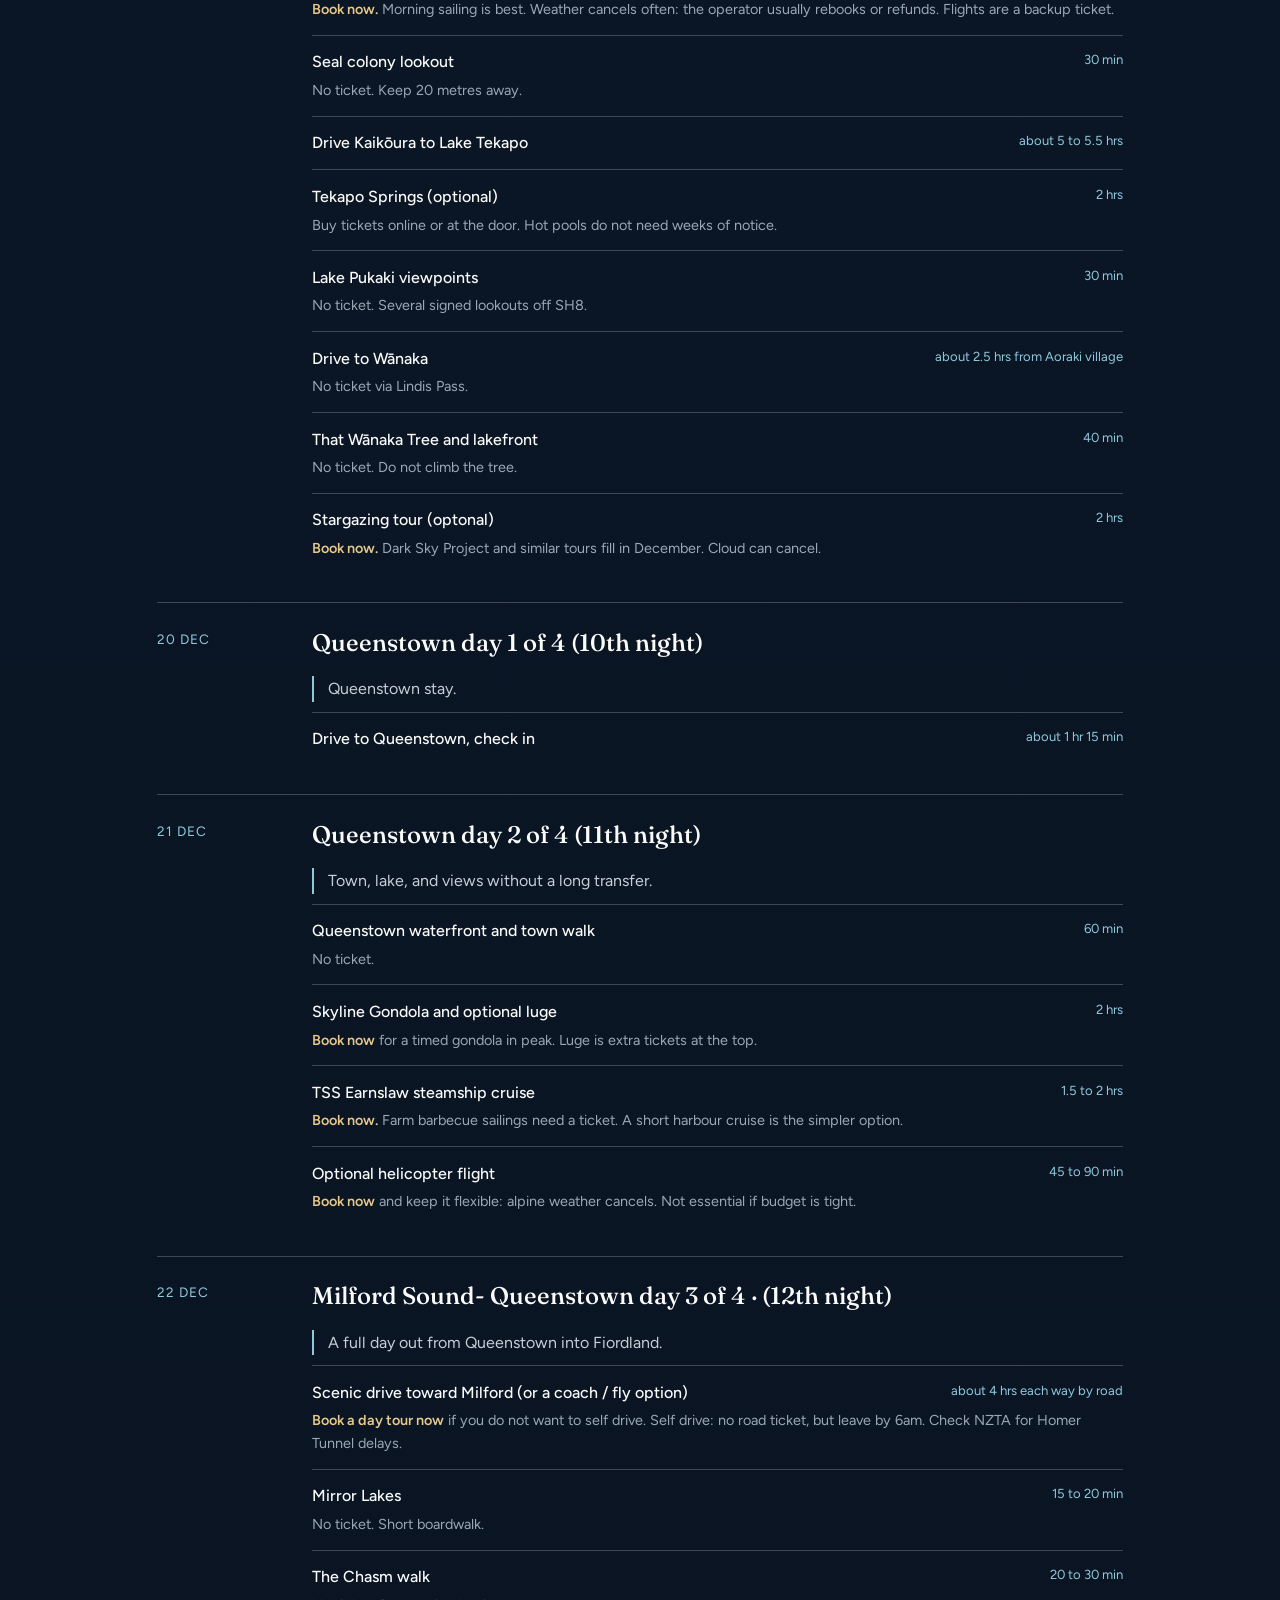
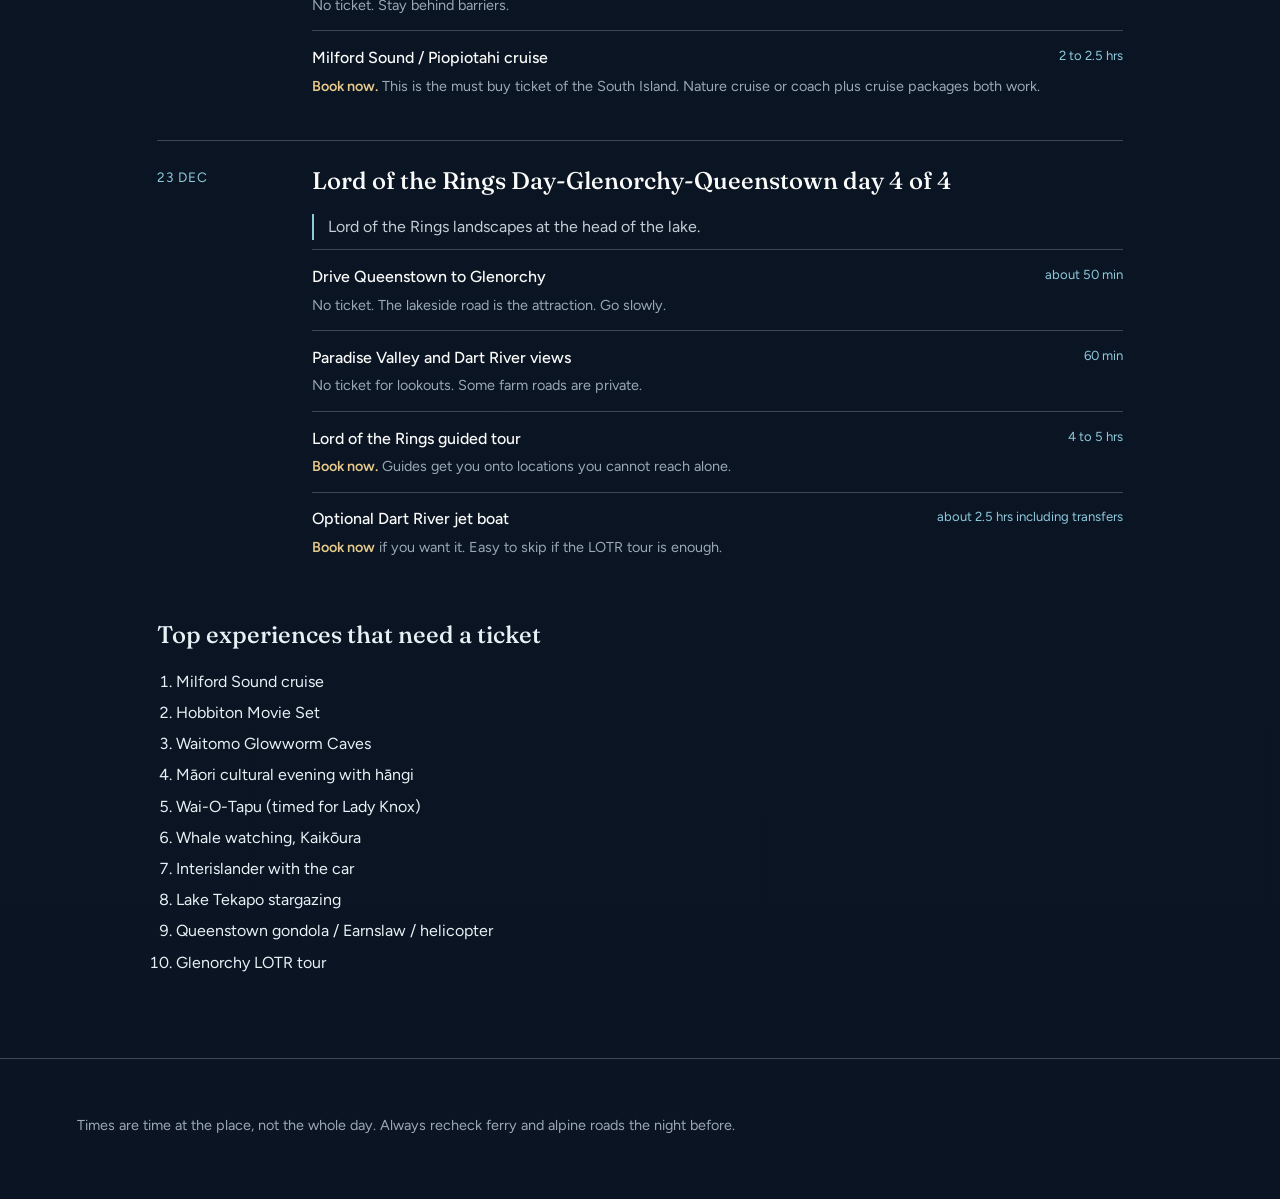
==== commit f77c05fb: "internary fixed" ====
--- a/itinerary.html
+++ b/itinerary.html
@@ -32,17 +32,18 @@
 
       <h2>Book before you fly</h2>
       <ul class="book-now">
-        <li>Interislander ferry (Wellington to Picton), 17 Dec</li>
-        <li>Waitomo Glowworm Caves, 12 Dec</li>
-        <li>Hobbiton Movie Set, 12 Dec</li>
-        <li>Māori cultural evening with hāngi, 13 Dec</li>
-        <li>Milford Sound cruise, 21 Dec</li>
-        <li>Lord of the Rings / Glenorchy tour, 23 Dec</li>
+        <li><input type="checkbox" name="agree" value="yes">Interislander ferry (Wellington to Picton), 17 Dec</li>
+        <li><input type="checkbox" name="agree" value="no">Waitomo Glowworm Caves, 12 Dec</li>
+        <li><input type="checkbox" name="agree" value="yes">Hobbiton Movie Set, 12 Dec</li>
+        <li><input type="checkbox" name="agree" value="yes">Māori cultural evening with hāngi, 13 Dec</li>
+        <li><input type="checkbox" name="agree" value="no">Milford Sound cruise, 21 Dec</li>
+        <li><input type="checkbox" name="agree" value="no">Lord of the Rings / Glenorchy tour, 23 Dec</li>
       </ul>
 
       <article class="day">
         <time datetime="2026-12-11">11 Dec</time>
         <div>
+          <p>Stay in Auckland.</p>
           <h2>Auckland, Coromandel - 1st night</h2>
           <p class="why">Why: iconic coastal scenery and a geothermal beach you won't find anywhere else.</p>
           <ul class="plan">
@@ -73,14 +74,10 @@
       <article class="day">
         <time datetime="2026-12-12">12 Dec</time>
         <div>
+          <p>Stay in Rotorua.</p>
           <h2>Hamilton, Waitomo, Hobbiton Drive to Rotorua (2nd night)</h2>
           <p class="why">Why: three of the North Island's most famous attractions, back to back.</p>
           <ul class="plan">
-            <li>
-              <span>Hamilton Gardens</span>
-              <span class="when">90 min to 2 hrs</span>
-              <span class="note">Grounds are free. Some enclosed gardens may ask a donation. No booking needed.</span>
-            </li>
             <li>
               <span>Waitomo Glowworm Caves (boat through the grotto)</span>
               <span>Drive Hamilton to Waitomo, about 1 hr</span> 
@@ -91,11 +88,13 @@
               <span>Hobbiton Movie Set tour</span>
               <span>Drive to Hobbiton (Matamata)</span>
               <span class="when">2.5 to 3 hrs</span>
-              <span class="note"><strong>Book.</strong> bookings are essential because visits are only available as guided tours with limited spots. https://www.hobbitontours.com/</span>
-
-            </li>
-            <li>
-              <span>Evening Polynesian Spa</span>
+              <span class="note"><strong>Booked.</strong>4.30 PM </span>
+            </li>
+                        <li>
+              <span>Hamilton Gardens(optional)</span>
+            </li>
+            <li>
+              <span>Evening Polynesian Spa(optional)</span>
             </li>
           </ul>
         </div>
@@ -104,6 +103,7 @@
       <article class="day">
         <time datetime="2026-12-13">13 Dec</time>
         <div>
+          <p>Stay in Rotorua.</p>
           <h2>Rotorua Culture & Geothermal Wonders (3rd night)</h2>
           <p class="why">Why: the best Māori cultural and geothermal experiences in the country.</p>
           <ul class="plan">
@@ -115,14 +115,9 @@
   
             </li>
             <li>
-              <span>Te Puia geothermal park (geysers, carving, kiwi house)</span>
-              <span class="when">2 to 3 hrs</span>
-              <span class="note"><strong>Book.</strong> booking is recommended but not always mandatory. You can often buy tickets at the entrance if space is available. https://www.tepuia.com/</span>
-            </li>
-            <li>
-              <span>Māori cultural village and hāngi dinner</span>
+              <span>Māori cultural village </span>
               <span class="when">about 4 hrs</span>
-              <span class="note"><strong>Book.</strong> Tamaki or Mitai style evenings sell out in December. Starts late afternoon.https://www.mitai.co.nz/</span>
+              <span class="note"><strong>Booked.</strong> 3.00 PM</span>
             </li>
            </ul>
         </div>
@@ -131,6 +126,7 @@
       <article class="day">
         <time datetime="2026-12-14">14 Dec</time>
         <div>
+          <p>Stay in Rotorua.</p>
           <h2>Rotorua Adventure Day (4th night)</h2>
           <p class="why">Why: Experience the perfect mix of adventure, nature, breathtaking views, and relaxation in Rotorua's most popular attractions.</p>
           <ul class="plan">
@@ -157,6 +153,7 @@
       <article class="day">
         <time datetime="2026-12-15">15 Dec</time>
         <div>
+          <p>Stay in Wellington.</p>
           <h2>Taupo to Wellington (5th night)</h2>
           <p class="why">Why:Discover Taupo's natural wonders before enjoying a scenic drive to Wellington, combining waterfalls, lakes, geothermal attractions, and spectacular countryside views.</p>
           <ul class="plan">
@@ -187,6 +184,7 @@
       <article class="day">
         <time datetime="2026-12-16">16 Dec</time>
         <div>
+          <p>Stay in Wellington.</p>
           <h2>Wellington (6th night)</h2>
           <p class="why">Why: Explore New Zealand's capital through iconic attractions, panoramic viewpoints, and cultural treasures.</p>
           <ul class="plan">
@@ -217,6 +215,7 @@
       <article class="day">
         <time datetime="2026-12-17">17 Dec</time>
         <div>
+          <p>Stay in Nelson.</p>
           <h2>Wellington morning, ferry to Picton, then Nelson (7th night)</h2>
           <p class="why">Travel from the North Island to the South Island on a scenic adventure featuring unforgettable ocean views, picturesque coastal towns, and incredible wildlife encounters.</p>
           <ul class="plan">
@@ -230,36 +229,35 @@
               <span class="when">about 2 hrs</span>
               <span class="note"> Book a Nelson hotel for tonight.</span>
             </li>
-          </ul>
-        </div>
-      </article>
-
-      <article class="day">
-        <time datetime="2026-12-18">18 Dec</time>
-        <div>
-          <h2>Nelson, then the Kaikōura coast (8th night)</h2>
-          <p class="why">Why: Sunshine city, then whales and seals country.</p>
-          <ul class="plan">
             <li>
               <span>Nelson centre, riverside, or Tahunanui Beach</span>
               <span class="when">90 min</span>
               <span class="note">No ticket. Cafés and the cathedral steps are the easy version of Nelson.</span>
             </li>
-            <li>
-              <span>Optional Abel Tasman water taxi or short walk</span>
-              <span class="when">3 to 5 hrs</span>
-              <span class="note"><strong>Book now</strong> if you want a water taxi or kayak from Kaiteriteri / Mārahau. Skip this if you need an earlier run to Kaikōura.</span>
-            </li>
+          </ul>
+        </div>
+      </article>
+
+      <article class="day">
+        <time datetime="2026-12-18">18 Dec</time>
+        <div>
+          <p>Stay in Christchurch.</p>
+          <h2>Nelson, then the Kaikōura coast (8th night)</h2>
+          <p class="why">Why: Sunshine city, then whales and seals country.</p>
+          <ul class="plan">
             <li>
               <span>Drive Nelson to Kaikōura</span>
               <span class="when">about 3.5 to 4 hrs</span>
               <span class="note">No ticket. Stop at Ōhau Point seals on the way (20 min, no ticket, stay back from the rocks).</span>
             </li>
             <li>
-              <span>Kaikōura Peninsula Walkway</span>
-              <span class="when">60 to 90 min</span>
-              <span class="note">No ticket. Free coastal track. Overnight Kaikōura.</span>
-            </li>
+              <span>Tramway / Christchurch city centre</span>
+              <span class="when">Historic tram around central Christchurch to see the city without too much walking.</span>
+             </li>
+            <li>
+              <span>Willowbank Wildlife Reserve</span>
+              <span class="when">You can see New Zealand wildlife, including kiwi.</span>
+             </li>
           </ul>
         </div>
       </article>
@@ -267,7 +265,8 @@
       <article class="day">
         <time datetime="2026-12-19">19 Dec</time>
         <div>
-          <h2>Kaikōura whales, then Lake Tekapo (9th night)</h2>
+          <p>Stay in Lake Tekapo. OR Mt Cook OR Wanaka</p>
+          <h2>Tekapo/Mt Cook/ Whanka (9th night)</h2>
           <p class="why">Deep water wildlife, then glacial blue and dark skies.</p>
           <ul class="plan">
             <li>
@@ -283,44 +282,19 @@
             <li>
               <span>Drive Kaikōura to Lake Tekapo</span>
               <span class="when">about 5 to 5.5 hrs</span>
-              <span class="note">No ticket. Fuel in Kaikōura or Culverden. This is a long afternoon.</span>
-            </li>
-            <li>
-              <span>Church of the Good Shepherd</span>
-              <span class="when">20 min</span>
-              <span class="note">No ticket. Be quiet if a service or wedding is on. Do not walk in the flower beds.</span>
-            </li>
+             </li>
+
             <li>
               <span>Tekapo Springs (optional)</span>
               <span class="when">2 hrs</span>
               <span class="note">Buy tickets online or at the door. Hot pools do not need weeks of notice.</span>
             </li>
-            <li>
-              <span>Stargazing tour</span>
-              <span class="when">2 hrs</span>
-              <span class="note"><strong>Book now.</strong> Dark Sky Project and similar tours fill in December. Cloud can cancel.</span>
-            </li>
-          </ul>
-        </div>
-      </article>
-
-      <article class="day">
-        <time datetime="2026-12-20">20 Dec</time>
-        <div>
-          <h2>Aoraki / Mt Cook and Wānaka, arrive Queenstown (10th night)</h2>
-          <p class="why">Alpine day, then check in for the Queenstown stay.</p>
-          <ul class="plan">
-            <li>
+                        <li>
               <span>Lake Pukaki viewpoints</span>
               <span class="when">30 min</span>
               <span class="note">No ticket. Several signed lookouts off SH8.</span>
             </li>
             <li>
-              <span>Hooker Valley Track</span>
-              <span class="when">3 hrs return</span>
-              <span class="note">No ticket. DOC track. Start early. Pay and display or use the app for White Horse Hill parking. Closed in heavy weather.</span>
-            </li>
-            <li>
               <span>Drive to Wānaka</span>
               <span class="when">about 2.5 hrs from Aoraki village</span>
               <span class="note">No ticket via Lindis Pass.</span>
@@ -331,10 +305,24 @@
               <span class="note">No ticket. Do not climb the tree.</span>
             </li>
             <li>
-              <span>Drive Wānaka to Queenstown, check in</span>
+              <span>Stargazing tour (optonal)</span>
+              <span class="when">2 hrs</span>
+              <span class="note"><strong>Book now.</strong> Dark Sky Project and similar tours fill in December. Cloud can cancel.</span>
+            </li>
+          </ul>
+        </div>
+      </article>
+
+      <article class="day">
+        <time datetime="2026-12-20">20 Dec</time>
+        <div>
+          <h2>Queenstown day 1 of 4 (10th night)</h2>
+          <p class="why">Queenstown stay.</p>
+          <ul class="plan">
+            <li>
+              <span>Drive to Queenstown, check in</span>
               <span class="when">about 1 hr 15 min</span>
-              <span class="note">Book Queenstown lodging for nights 20, 21 and 22 Dec (three nights, three full days after this).</span>
-            </li>
+             </li>
           </ul>
         </div>
       </article>
@@ -342,7 +330,7 @@
       <article class="day">
         <time datetime="2026-12-21">21 Dec</time>
         <div>
-          <h2>Queenstown day 1 of 3 (11th night)</h2>
+          <h2>Queenstown day 2 of 4 (11th night)</h2>
           <p class="why">Town, lake, and views without a long transfer.</p>
           <ul class="plan">
             <li>
@@ -372,7 +360,7 @@
       <article class="day">
         <time datetime="2026-12-22">22 Dec</time>
         <div>
-          <h2> Milford Sound- Queenstown day 2 of 3 ·  (12th night)</h2>
+          <h2> Milford Sound- Queenstown day 3 of 4 ·  (12th night)</h2>
           <p class="why">A full day out from Queenstown into Fiordland.</p>
           <ul class="plan">
             <li>
@@ -402,7 +390,7 @@
       <article class="day">
         <time datetime="2026-12-23">23 Dec</time>
         <div>
-          <h2>Lord of the Rings Day-Glenorchy-Queenstown day 3 of 3</h2>
+          <h2>Lord of the Rings Day-Glenorchy-Queenstown day 4 of 4</h2>
           <p class="why">Lord of the Rings landscapes at the head of the lake.</p>
           <ul class="plan">
             <li>
--- a/css/style.css
+++ b/css/style.css
@@ -75,6 +75,7 @@
   align-items: center;
   justify-content: space-between;
   gap: 1rem;
+  
 }
 
 .brand {
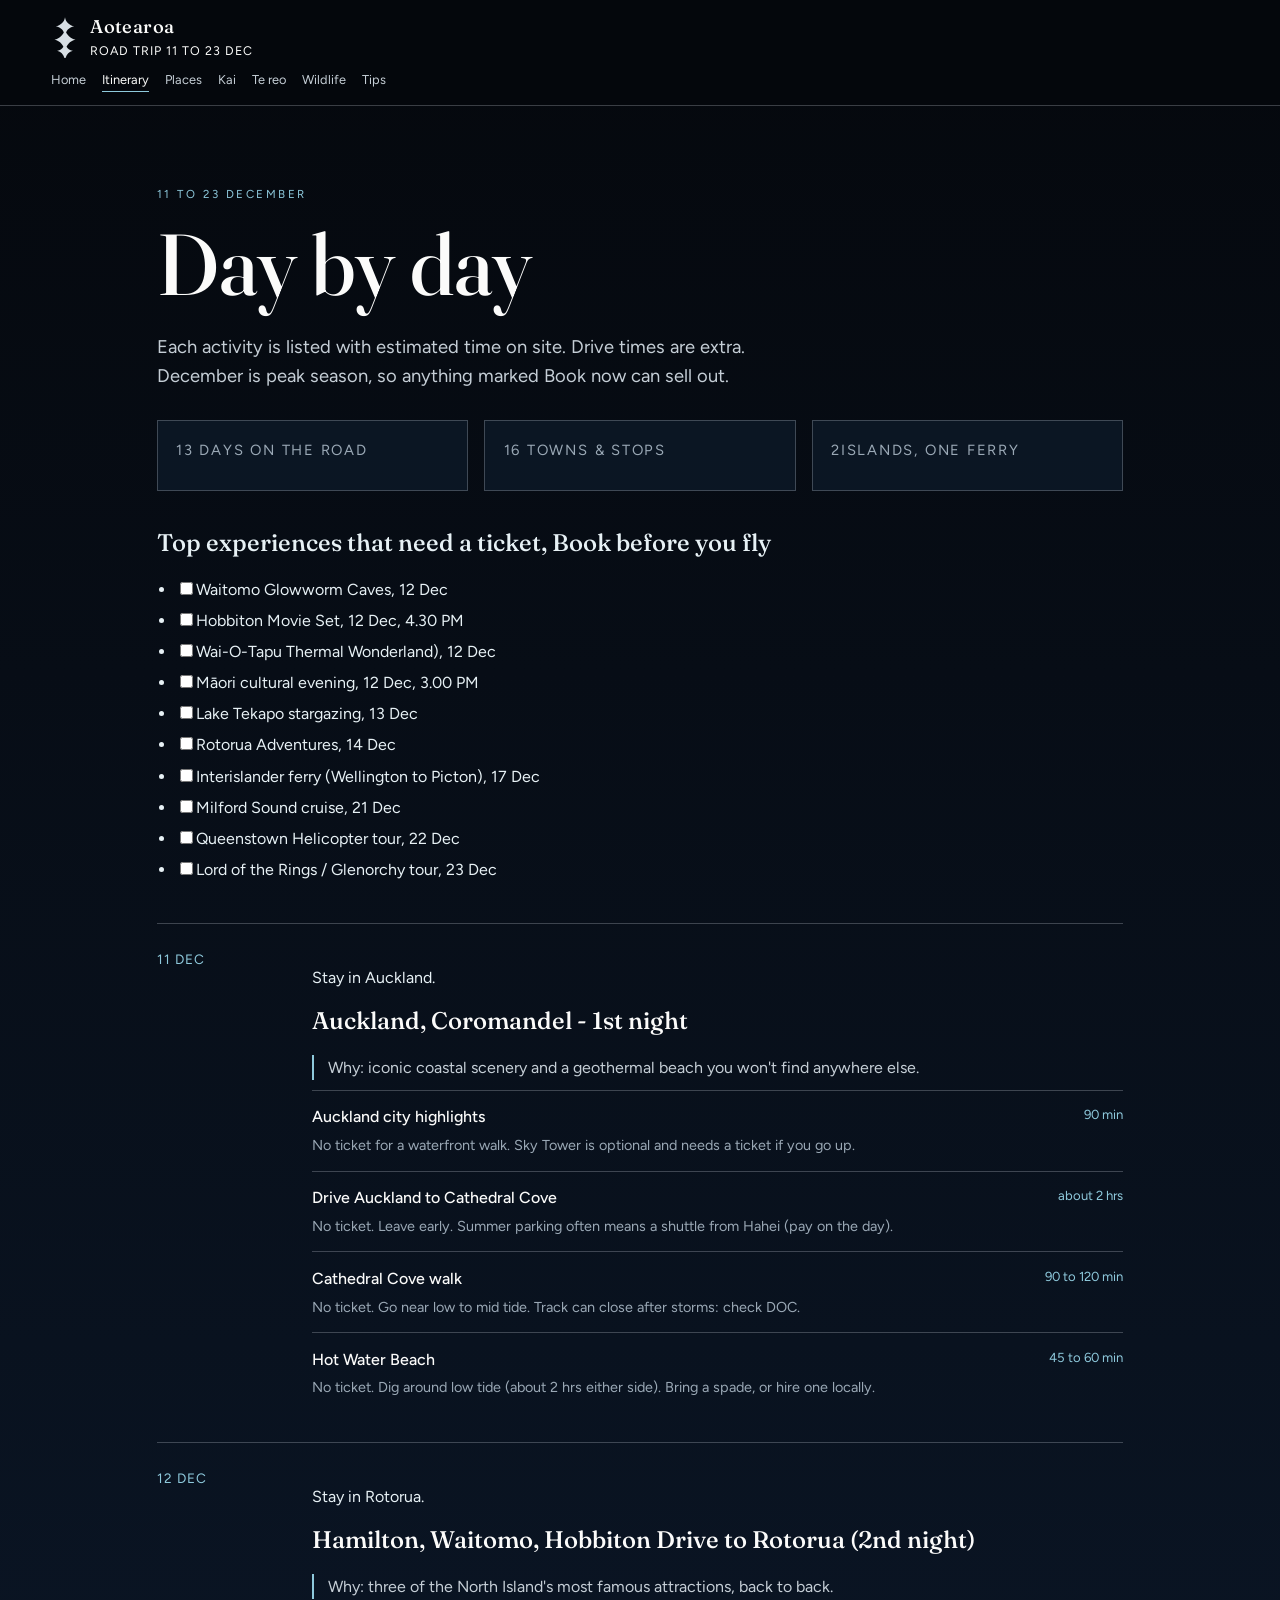
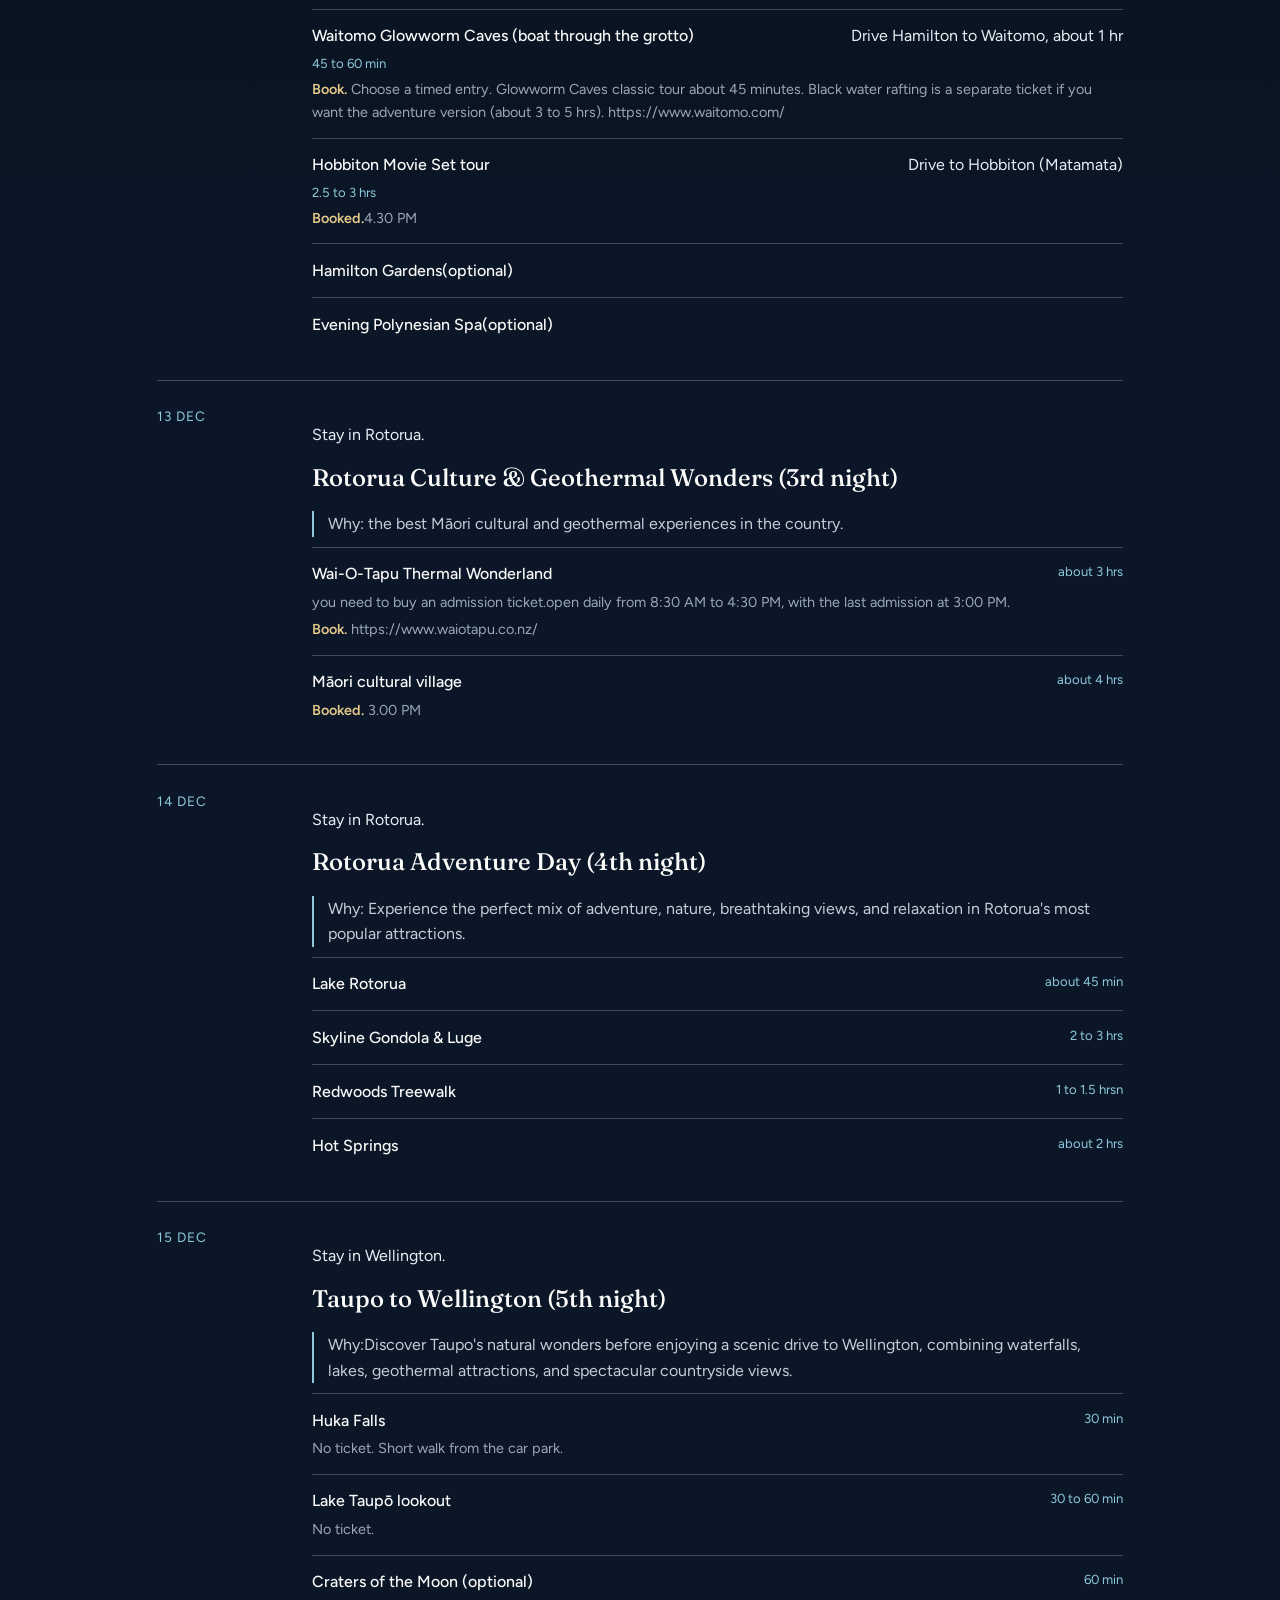
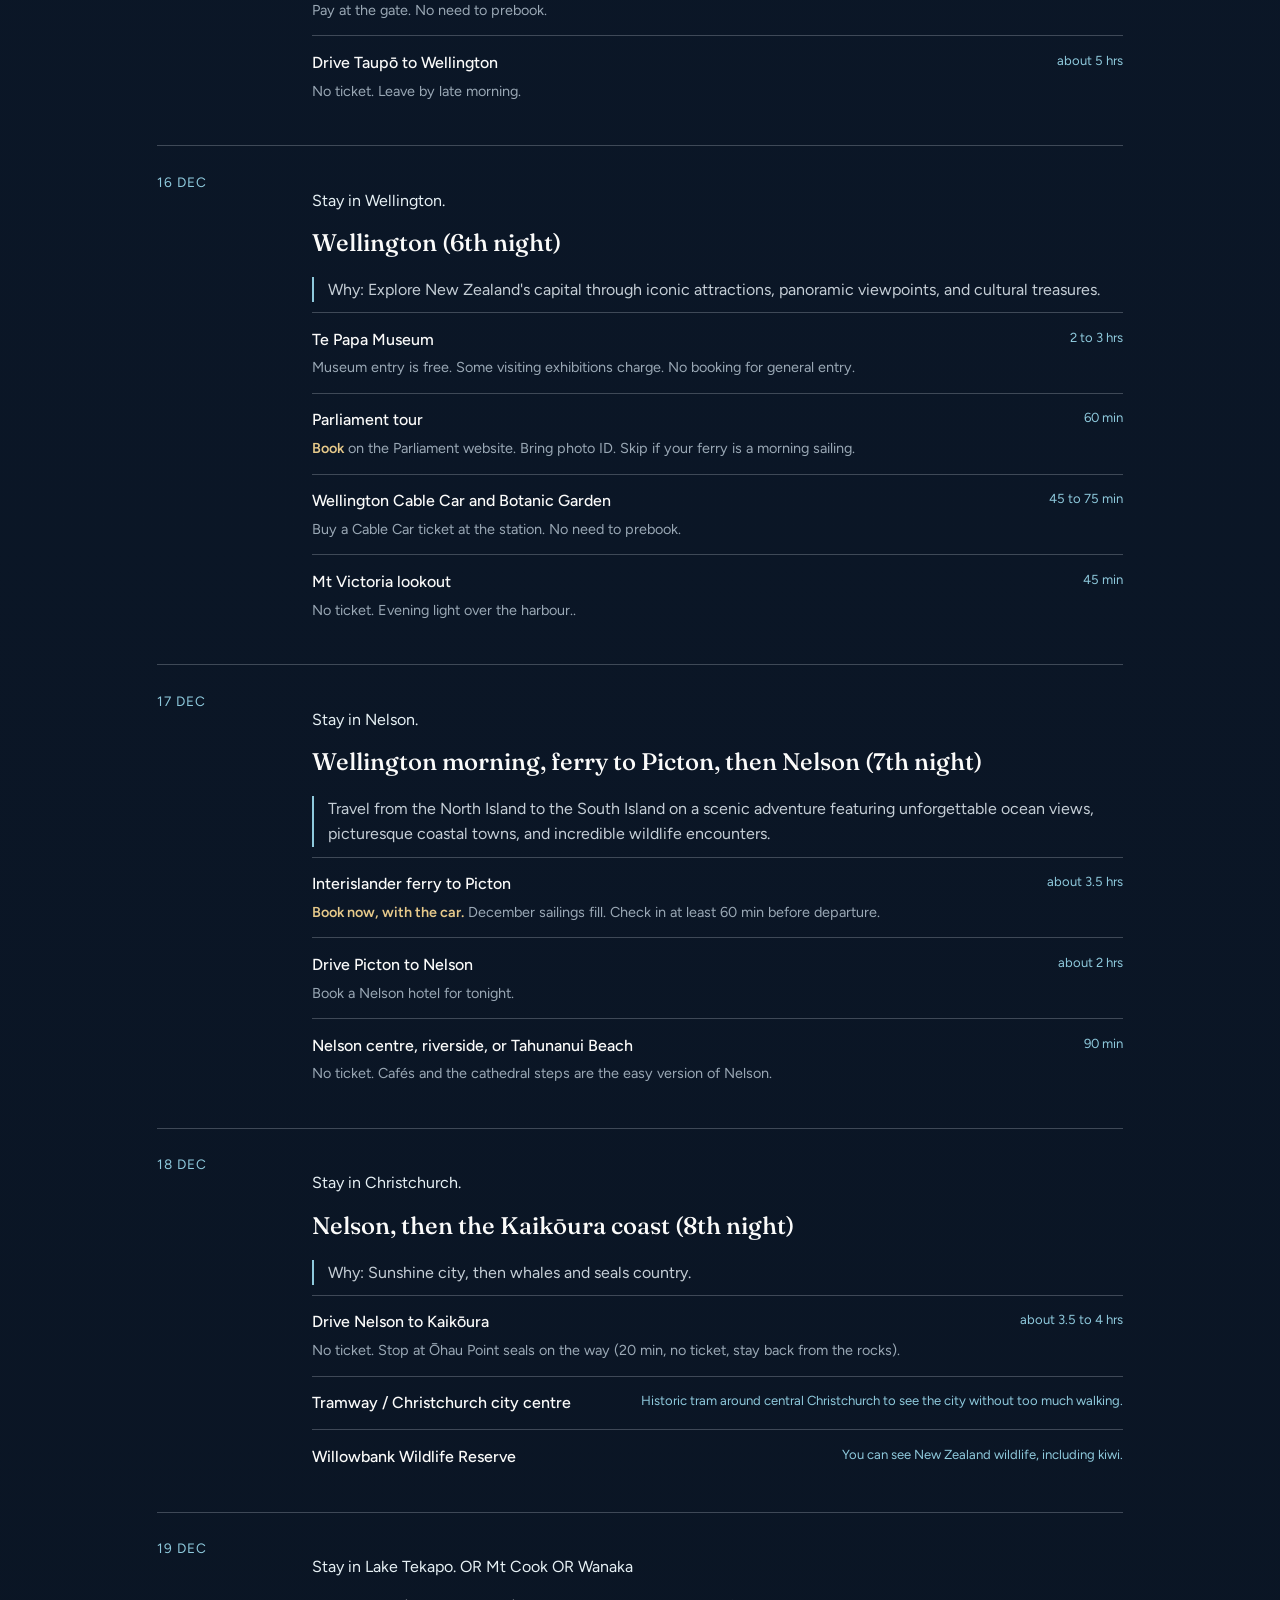
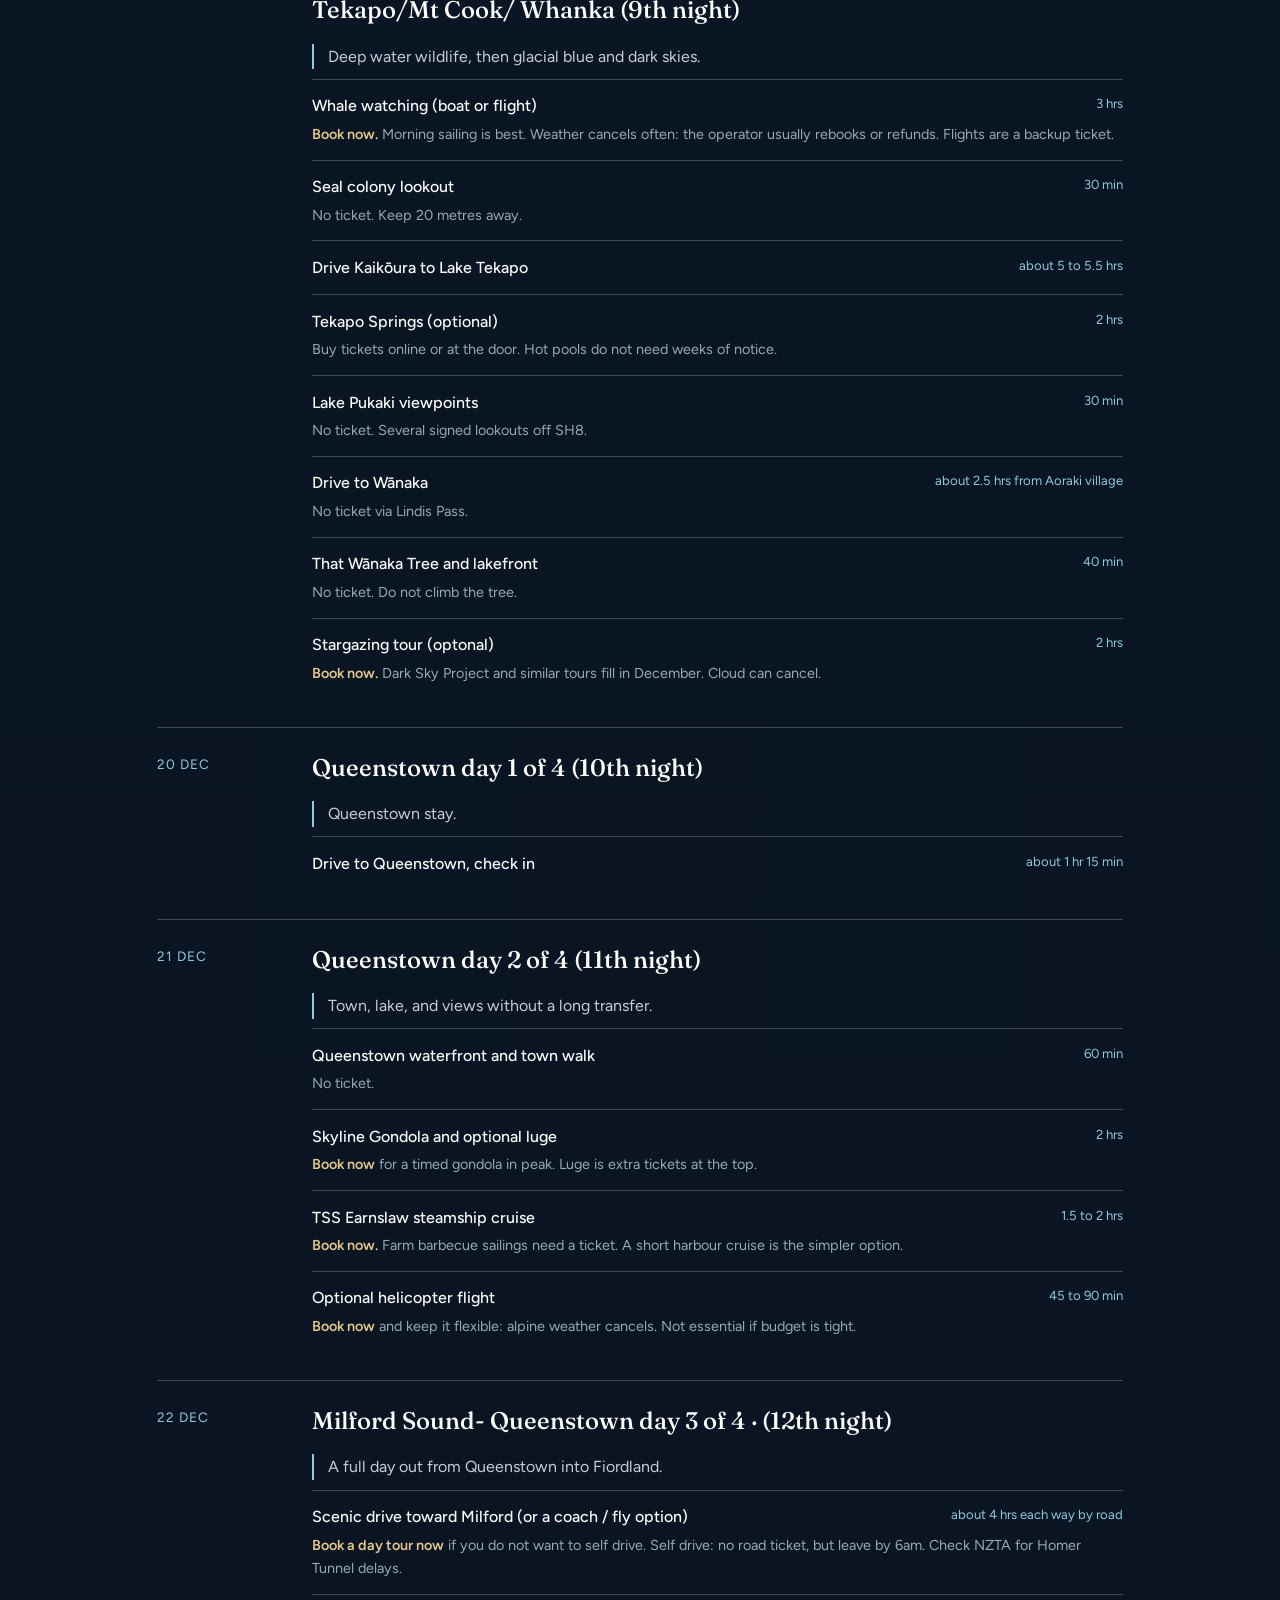
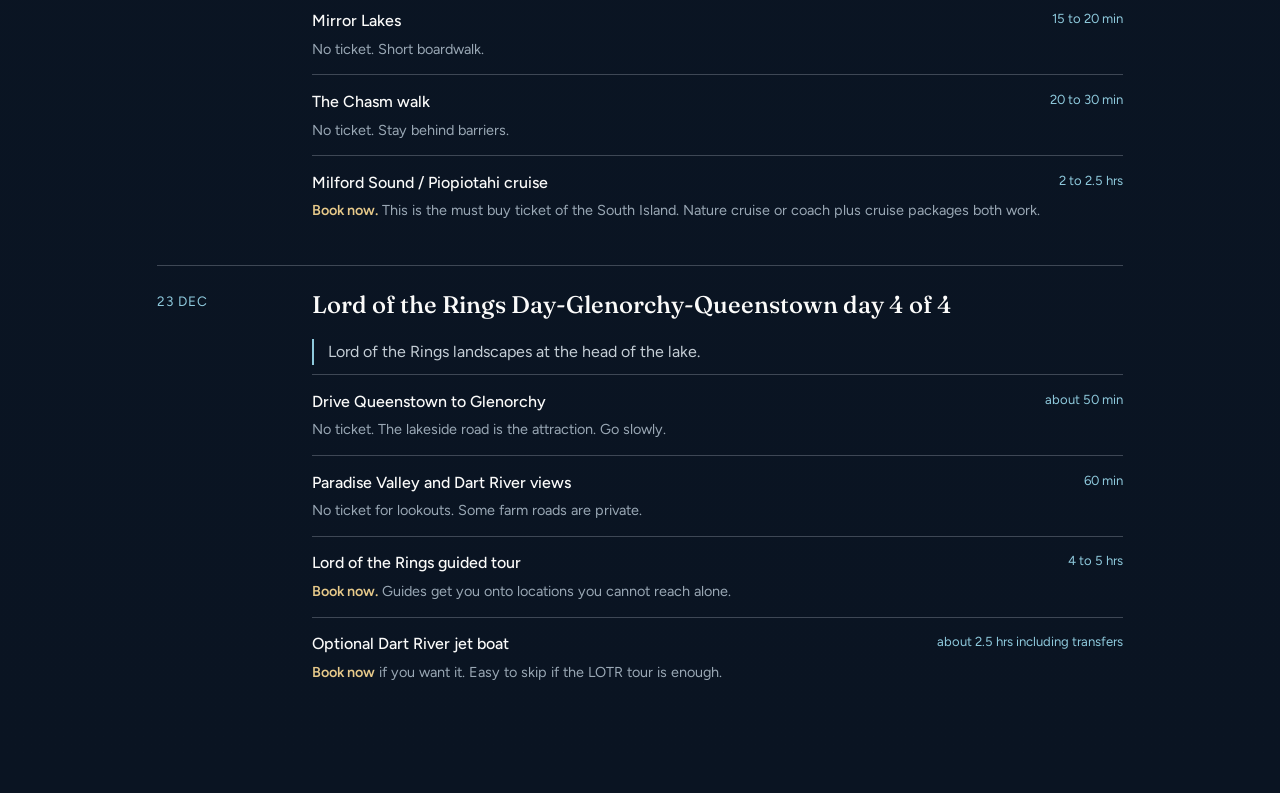
==== commit 27592096: "Update itinerary.html" ====
--- a/itinerary.html
+++ b/itinerary.html
@@ -29,14 +29,17 @@
           <p class="meta">2islands, one ferry</p>
         </article>
       </div>
-
-      <h2>Book before you fly</h2>
+     <h2>Top experiences that need a ticket, Book before you fly</h2>
       <ul class="book-now">
+        <li><input type="checkbox" name="agree" value="no">Waitomo Glowworm Caves, 12 Dec</li>
+        <li><input type="checkbox" name="agree" value="yes">Hobbiton Movie Set, 12 Dec, 4.30 PM</li>
+        <li><input type="checkbox" name="agree" value="no">Wai-O-Tapu Thermal Wonderland), 12 Dec</li>
+        <li><input type="checkbox" name="agree" value="yes">Māori cultural evening, 12 Dec, 3.00 PM</li>
+        <li><input type="checkbox" name="agree" value="no">Lake Tekapo stargazing, 13 Dec</li>
+        <li><input type="checkbox" name="agree" value="no">Rotorua Adventures, 14 Dec</li>
         <li><input type="checkbox" name="agree" value="yes">Interislander ferry (Wellington to Picton), 17 Dec</li>
-        <li><input type="checkbox" name="agree" value="no">Waitomo Glowworm Caves, 12 Dec</li>
-        <li><input type="checkbox" name="agree" value="yes">Hobbiton Movie Set, 12 Dec</li>
-        <li><input type="checkbox" name="agree" value="yes">Māori cultural evening with hāngi, 13 Dec</li>
         <li><input type="checkbox" name="agree" value="no">Milford Sound cruise, 21 Dec</li>
+         <li><input type="checkbox" name="agree" value="no">Queenstown Helicopter tour, 22 Dec</li>
         <li><input type="checkbox" name="agree" value="no">Lord of the Rings / Glenorchy tour, 23 Dec</li>
       </ul>
 
@@ -416,23 +419,8 @@
           </ul>
         </div>
       </article>
-
-      <h2>Top experiences that need a ticket</h2>
-      <ol class="ticket-ol">
-        <li>Milford Sound cruise</li>
-        <li>Hobbiton Movie Set</li>
-        <li>Waitomo Glowworm Caves</li>
-        <li>Māori cultural evening with hāngi</li>
-        <li>Wai-O-Tapu (timed for Lady Knox)</li>
-        <li>Whale watching, Kaikōura</li>
-        <li>Interislander with the car</li>
-        <li>Lake Tekapo stargazing</li>
-        <li>Queenstown gondola / Earnslaw / helicopter</li>
-        <li>Glenorchy LOTR tour</li>
-      </ol>
-    </section>
+</section>
   </main>
-  <footer><p>Times are time at the place, not the whole day. Always recheck ferry and alpine roads the night before.</p></footer>
   <script src="js/site.js"></script>
 </body>
 </html>
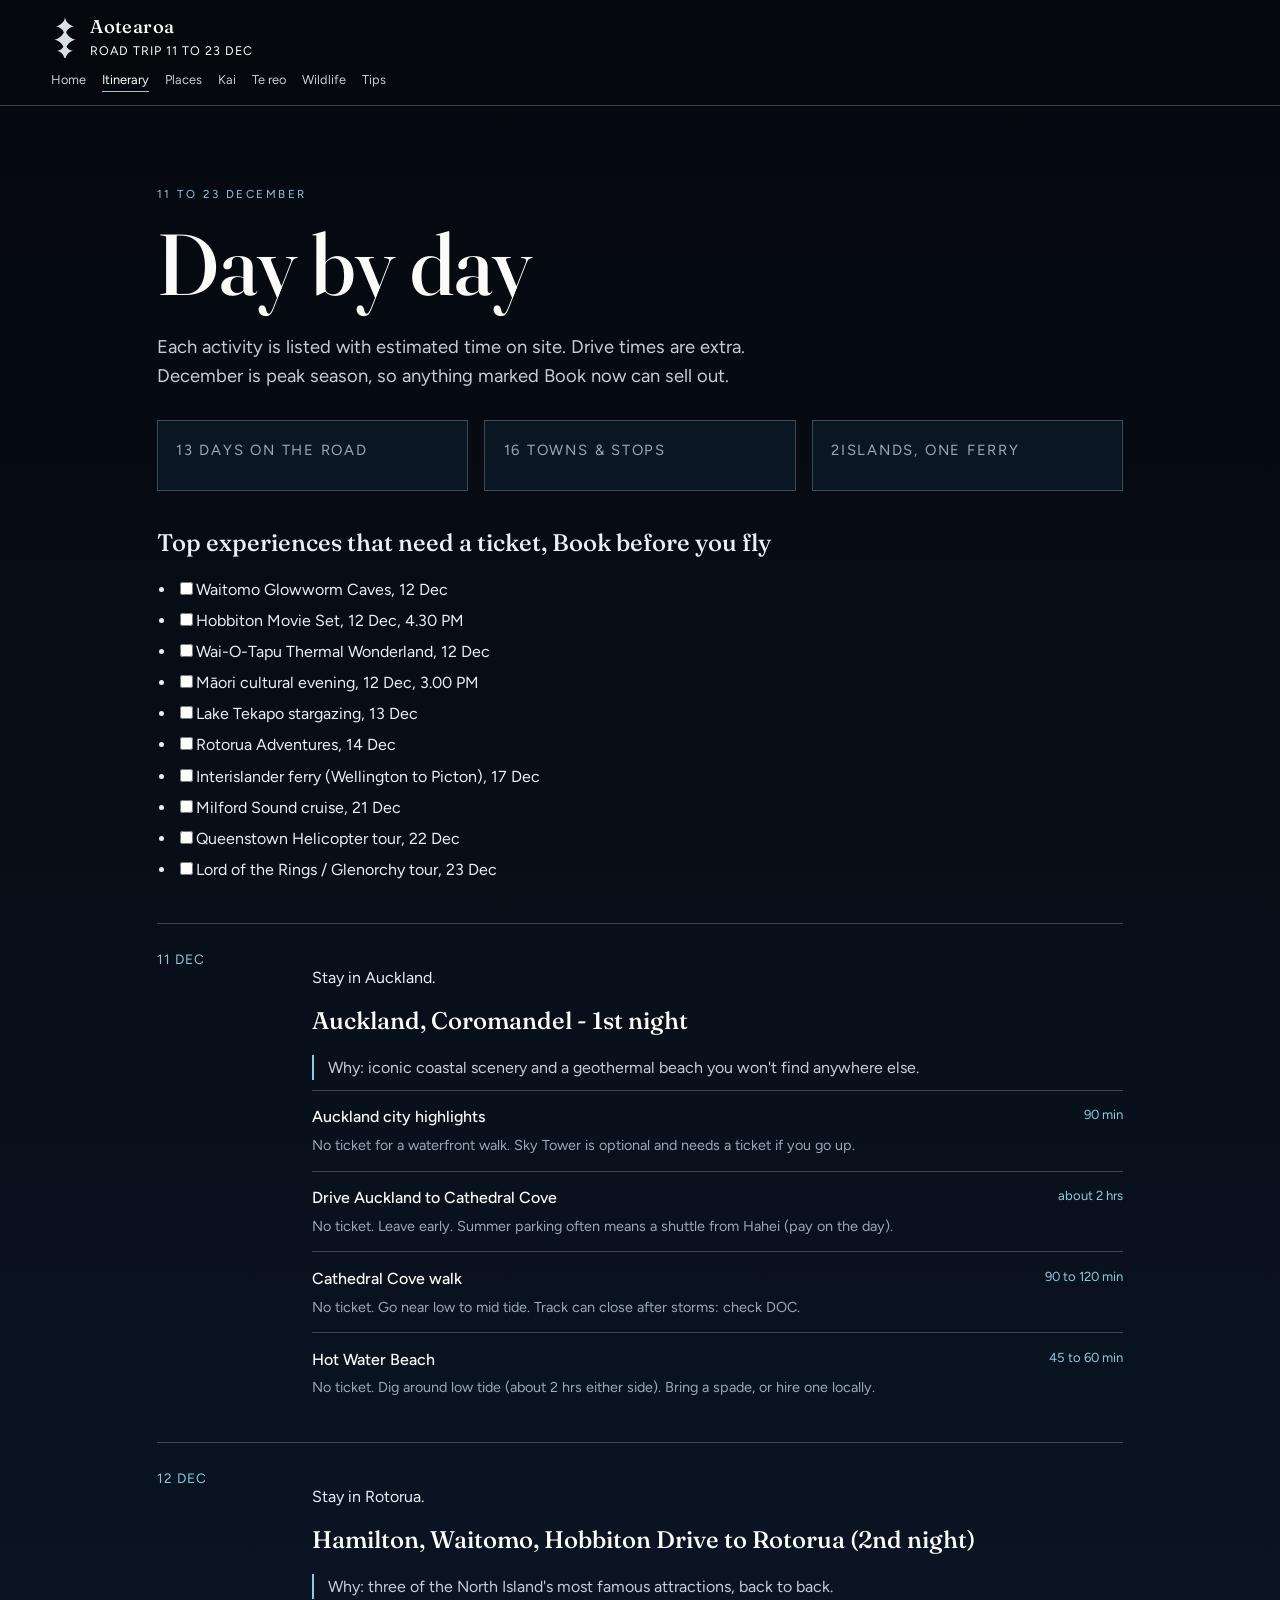
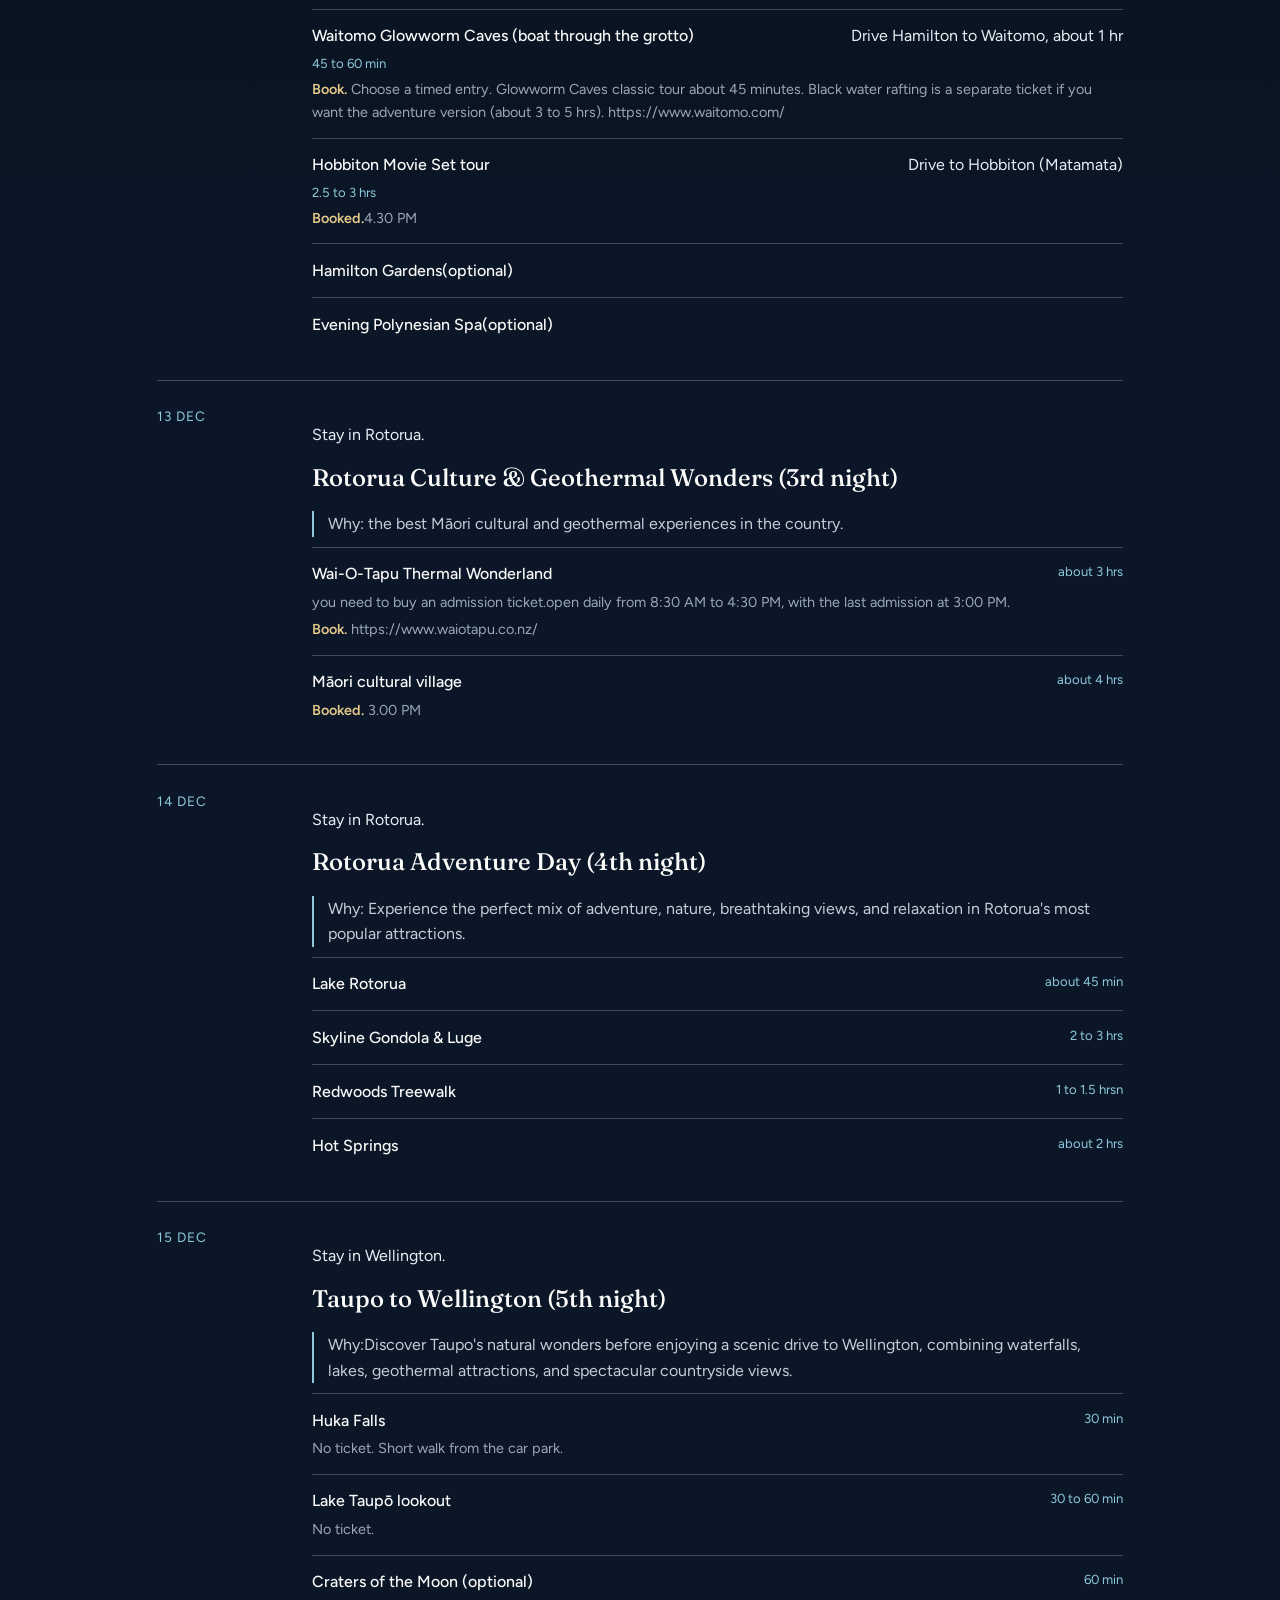
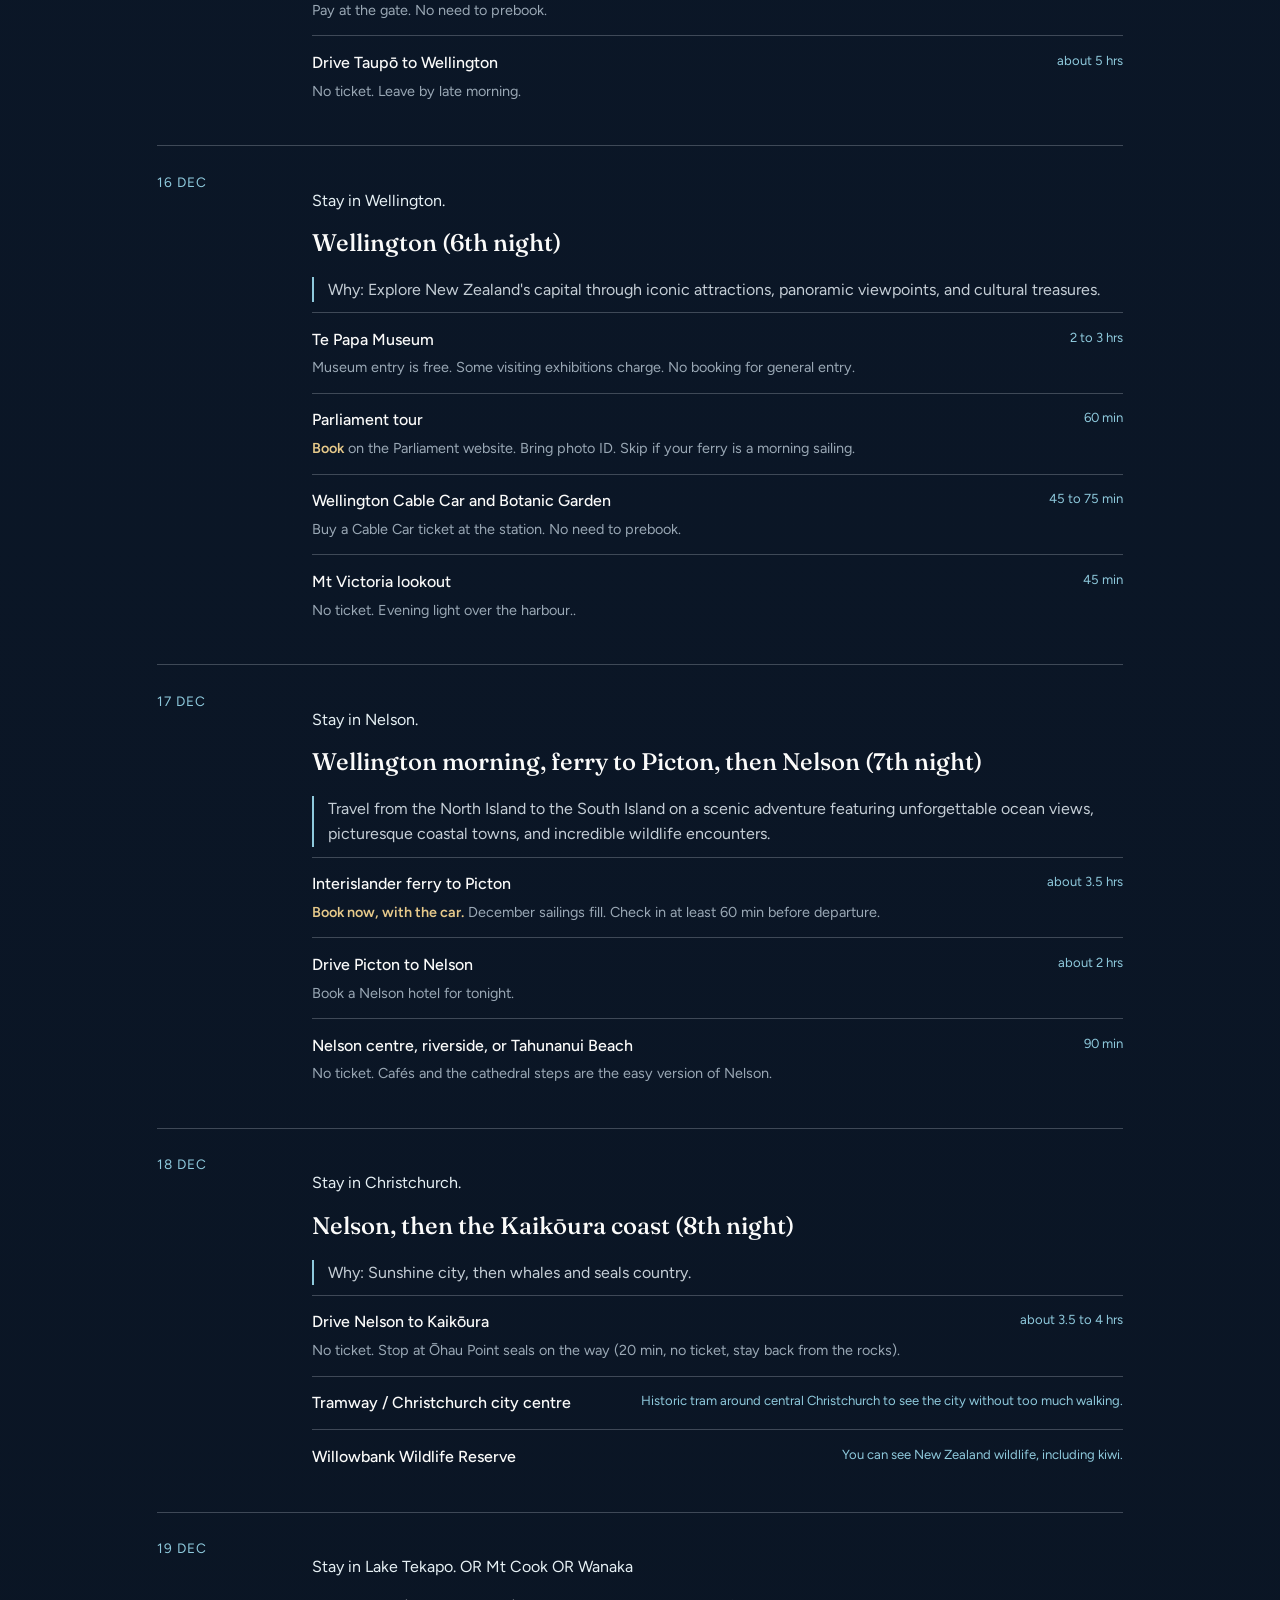
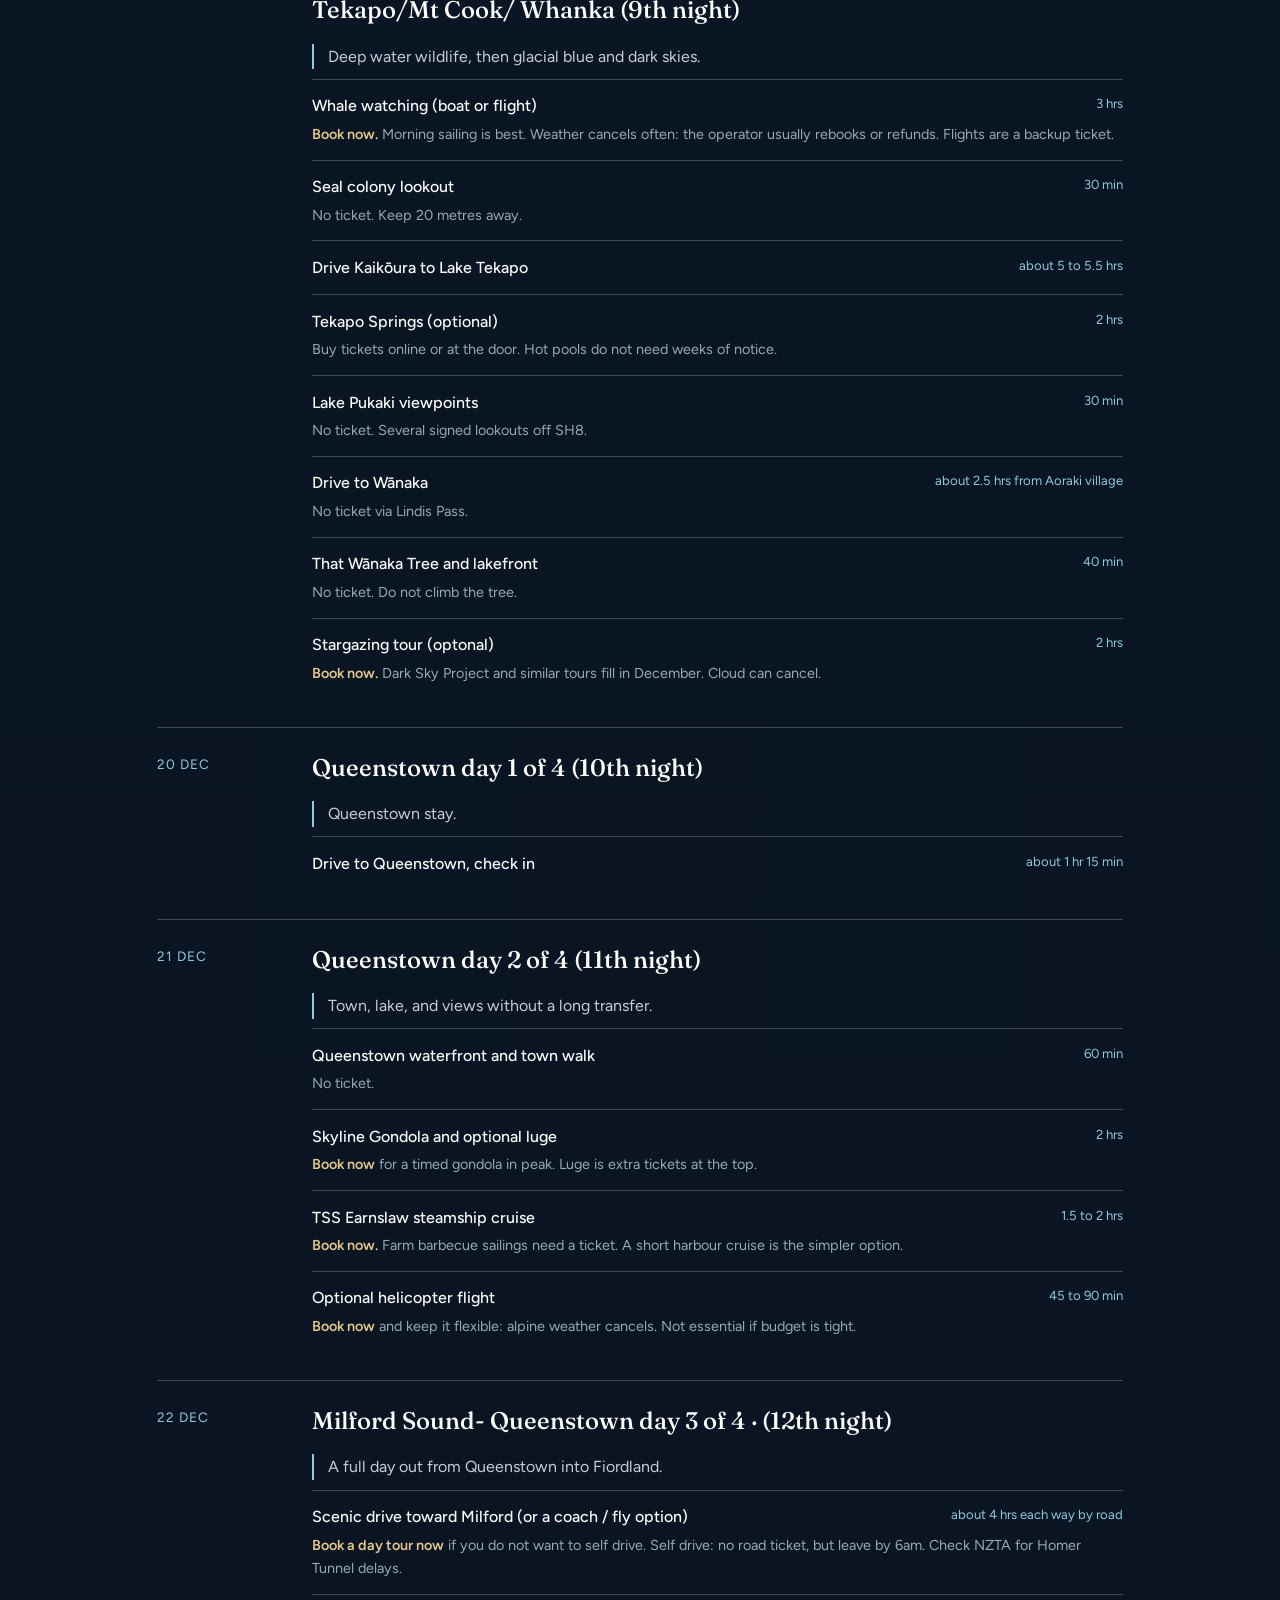
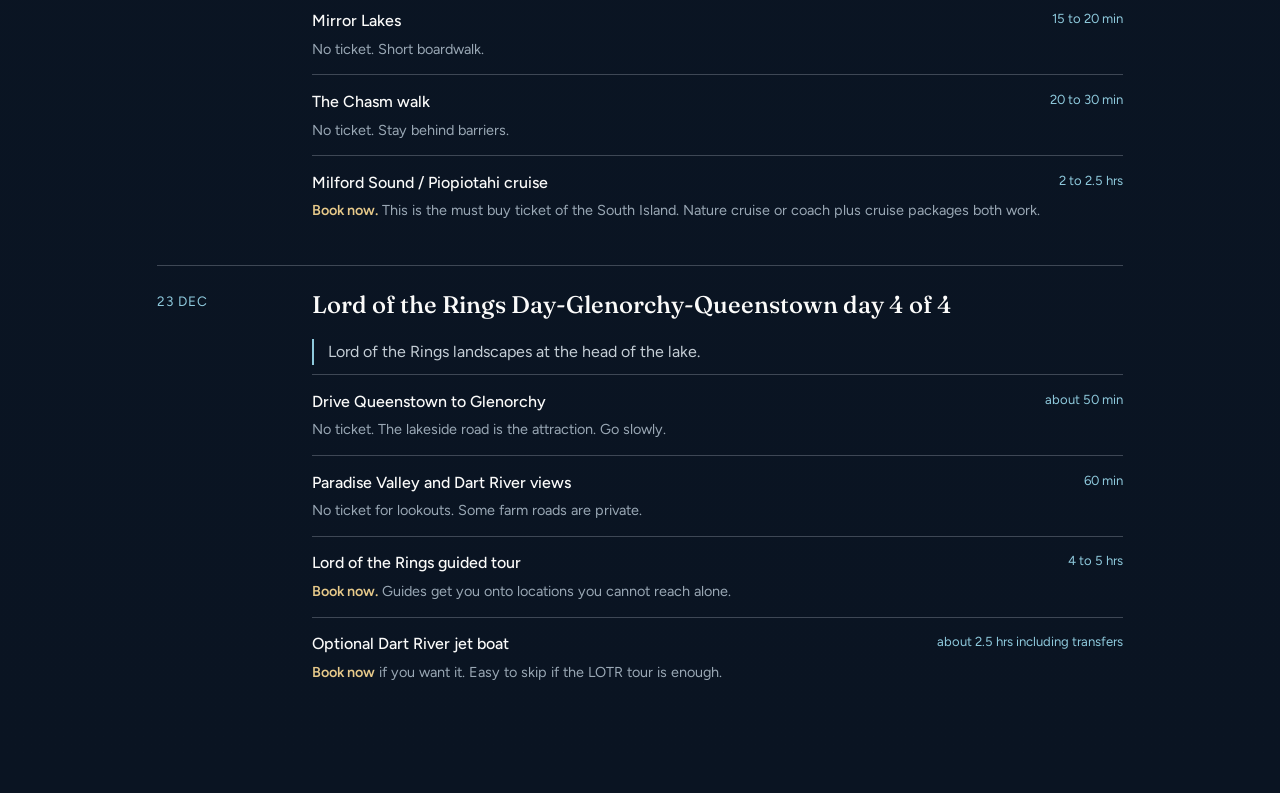
==== commit ed28f7c3: "Update itinerary.html" ====
--- a/itinerary.html
+++ b/itinerary.html
@@ -33,7 +33,7 @@
       <ul class="book-now">
         <li><input type="checkbox" name="agree" value="no">Waitomo Glowworm Caves, 12 Dec</li>
         <li><input type="checkbox" name="agree" value="yes">Hobbiton Movie Set, 12 Dec, 4.30 PM</li>
-        <li><input type="checkbox" name="agree" value="no">Wai-O-Tapu Thermal Wonderland), 12 Dec</li>
+        <li><input type="checkbox" name="agree" value="no">Wai-O-Tapu Thermal Wonderland, 12 Dec</li>
         <li><input type="checkbox" name="agree" value="yes">Māori cultural evening, 12 Dec, 3.00 PM</li>
         <li><input type="checkbox" name="agree" value="no">Lake Tekapo stargazing, 13 Dec</li>
         <li><input type="checkbox" name="agree" value="no">Rotorua Adventures, 14 Dec</li>
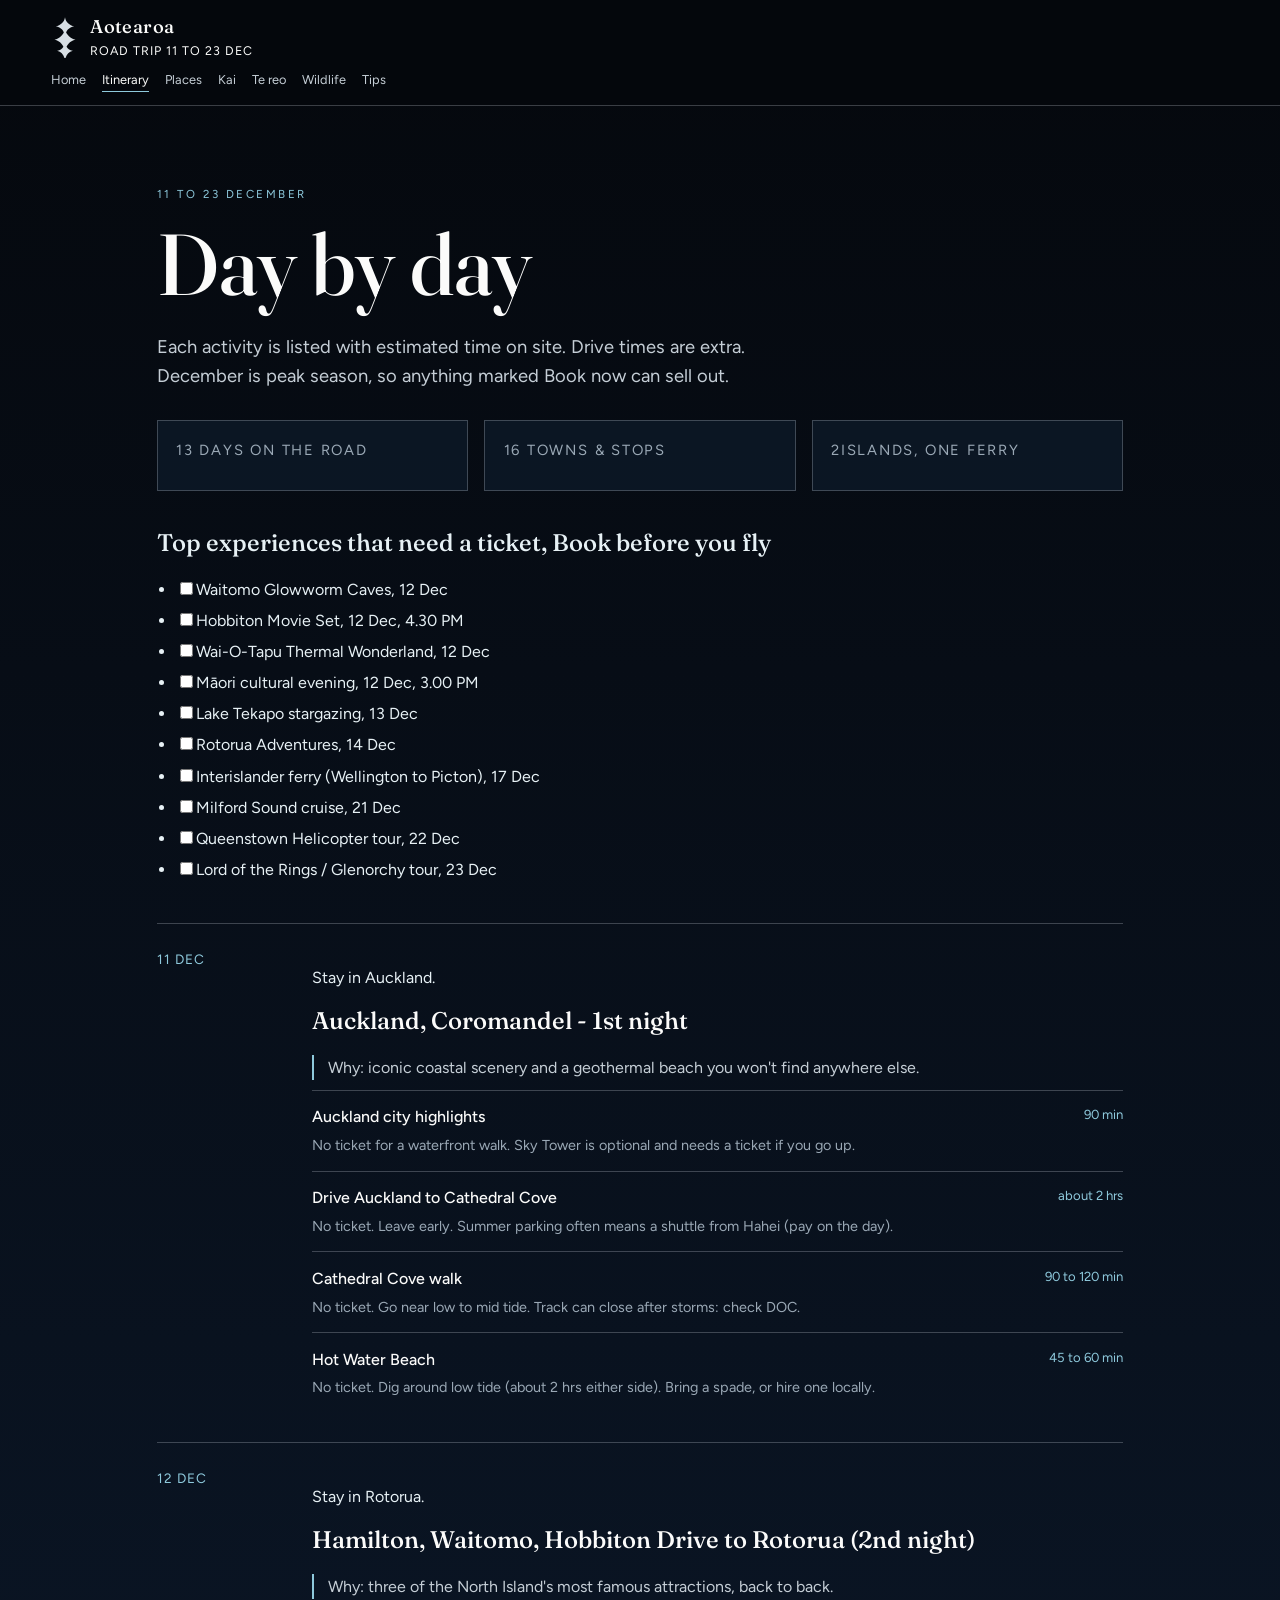
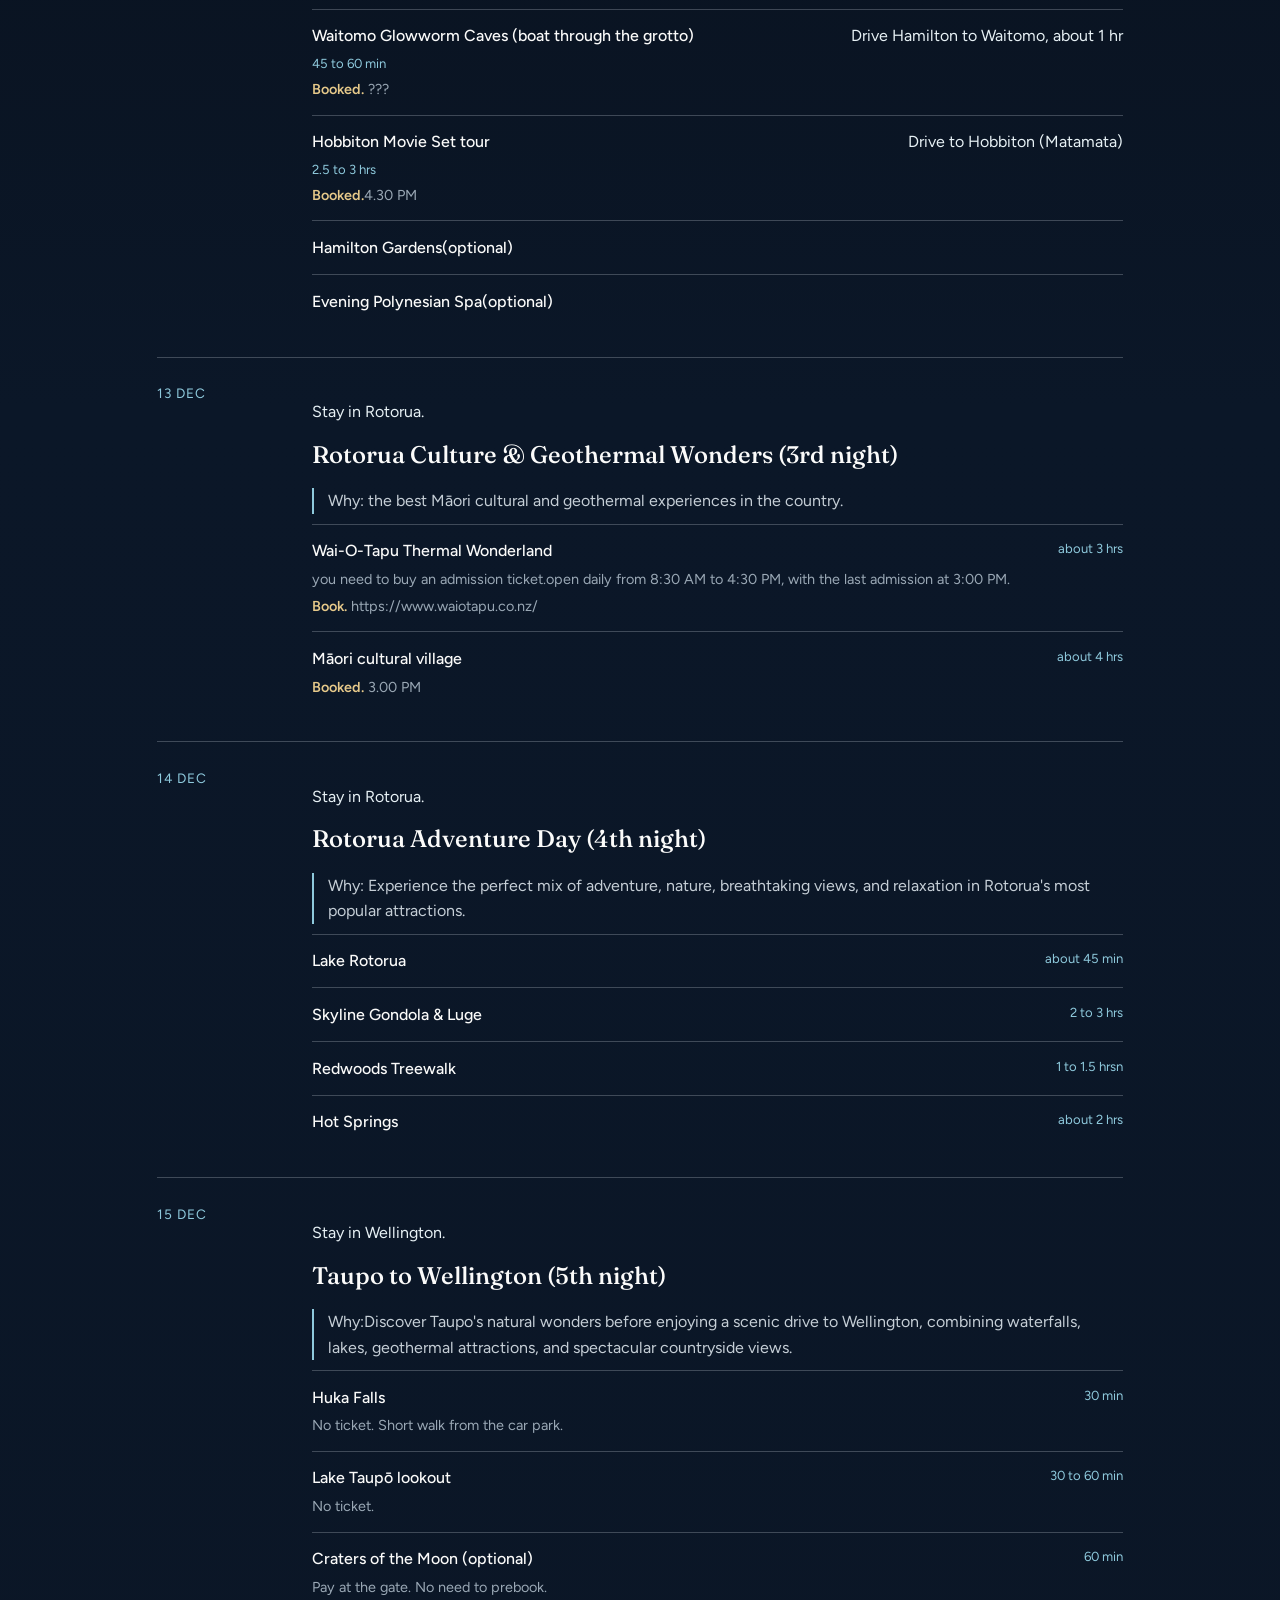
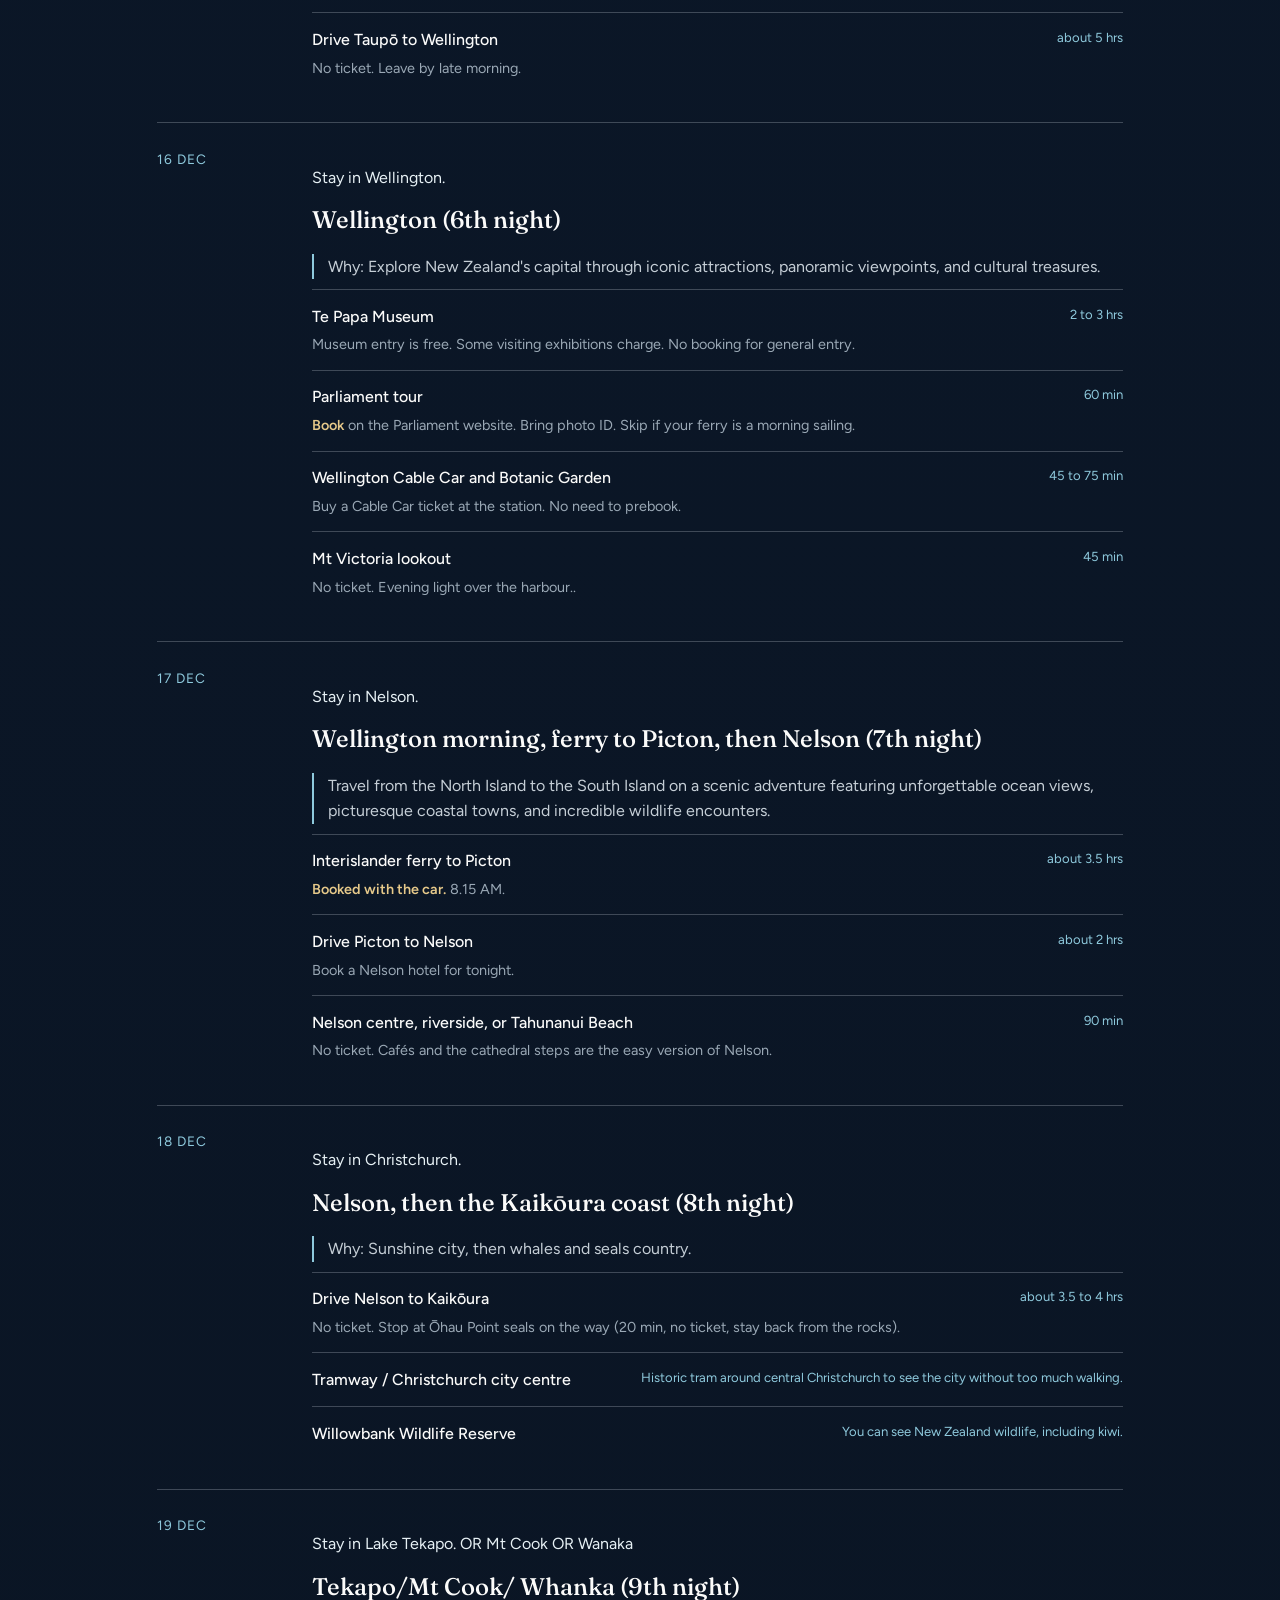
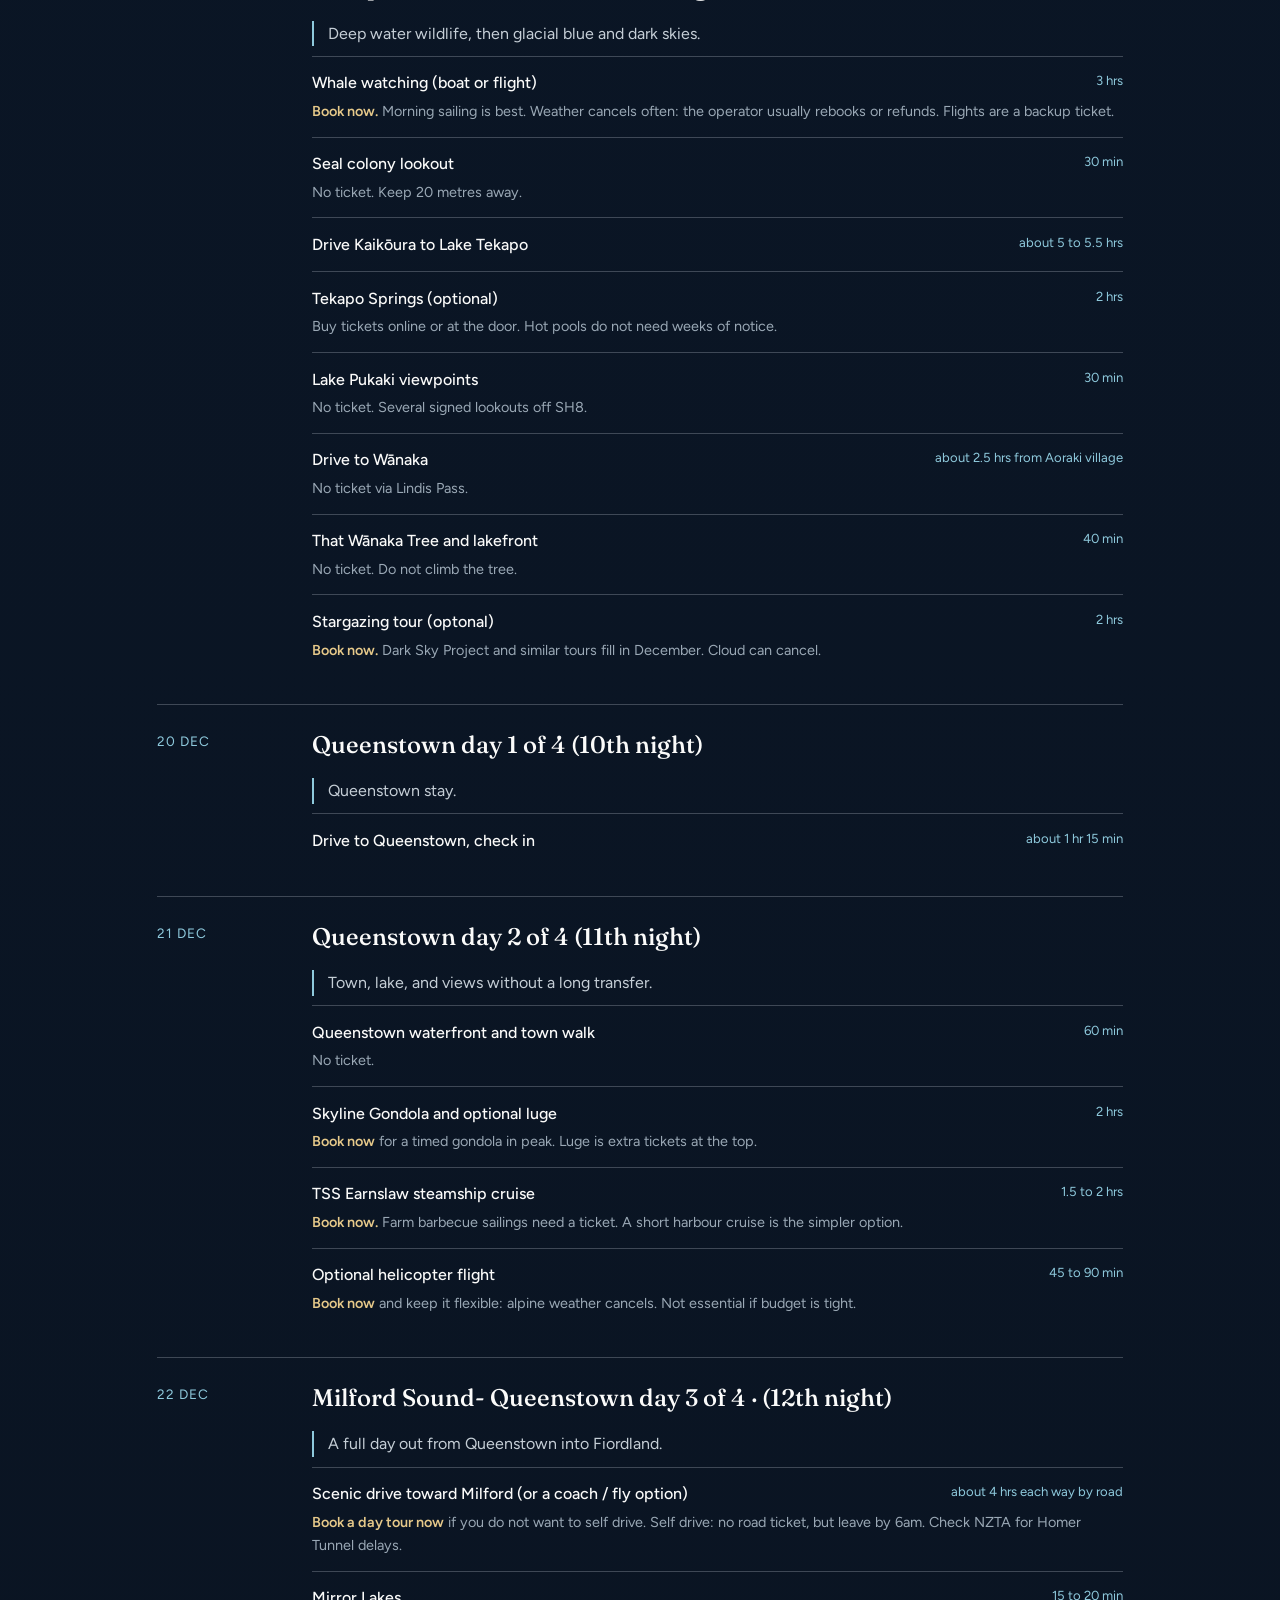
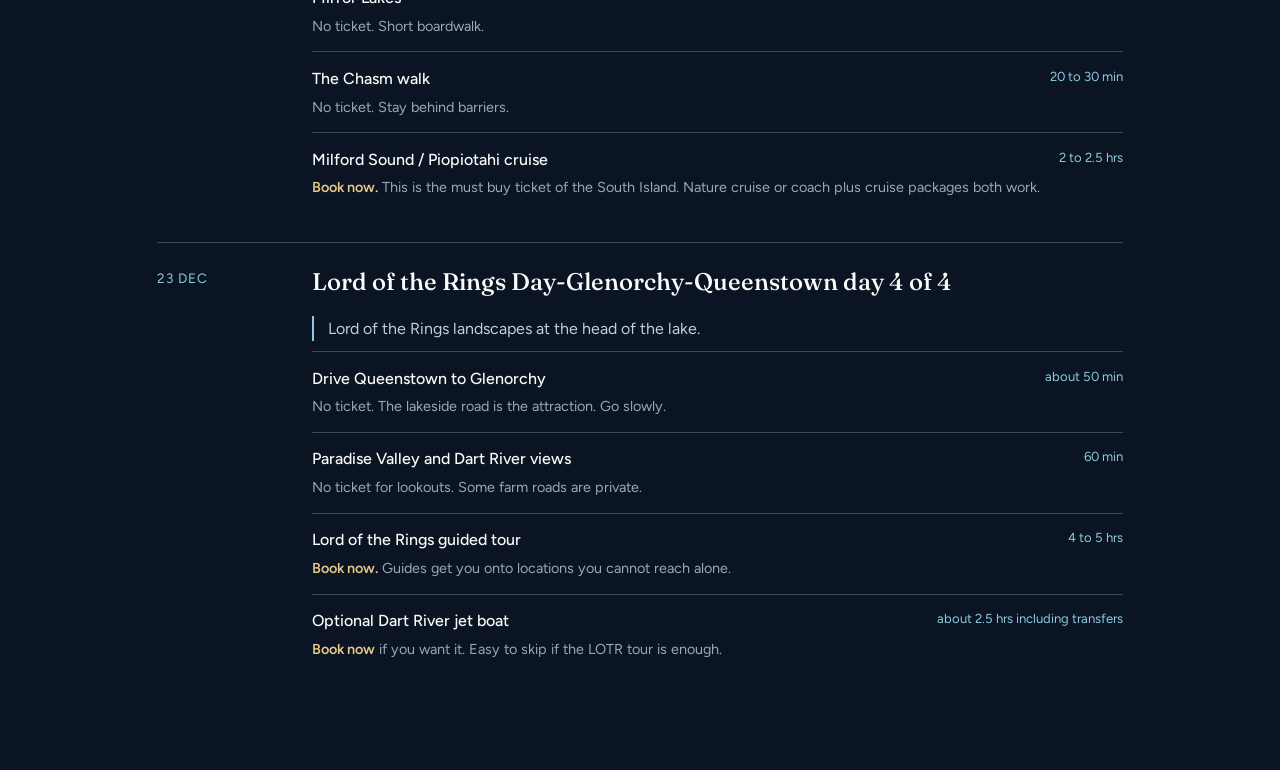
==== commit 7fea6ca1: "Update itinerary.html" ====
--- a/itinerary.html
+++ b/itinerary.html
@@ -85,7 +85,7 @@
               <span>Waitomo Glowworm Caves (boat through the grotto)</span>
               <span>Drive Hamilton to Waitomo, about 1 hr</span> 
               <span class="when">45 to 60 min</span>
-              <span class="note"><strong>Book.</strong> Choose a timed entry. Glowworm Caves classic tour about 45 minutes. Black water rafting is a separate ticket if you want the adventure version (about 3 to 5 hrs). https://www.waitomo.com/</span>
+              <span class="note"><strong>Booked.</strong> ???</span>
             
             <li>
               <span>Hobbiton Movie Set tour</span>
@@ -225,7 +225,7 @@
             <li>
               <span>Interislander ferry to Picton</span>
               <span class="when">about 3.5 hrs</span>
-              <span class="note"><strong>Book now, with the car.</strong> December sailings fill. Check in at least 60 min before departure.</span>
+              <span class="note"><strong>Booked with the car.</strong> 8.15 AM.</span>
             </li>
             <li>
               <span>Drive Picton to Nelson</span>
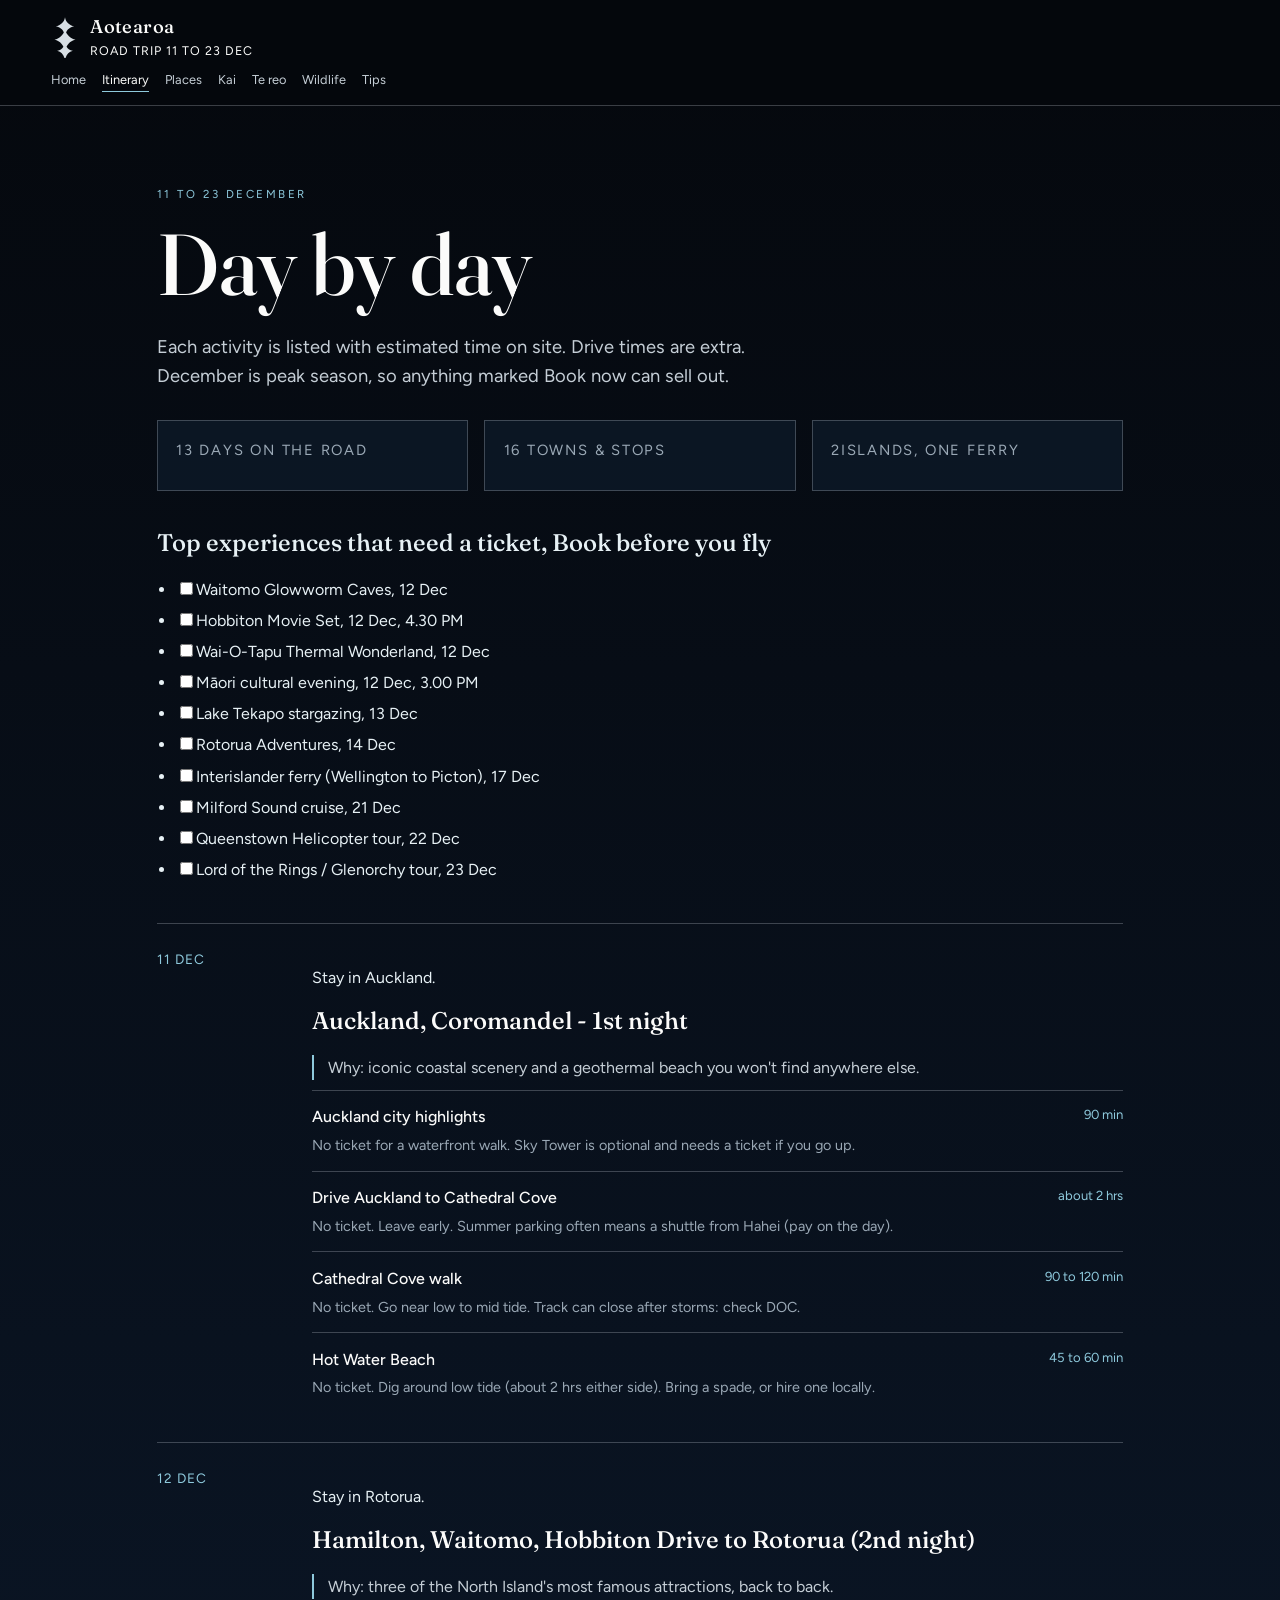
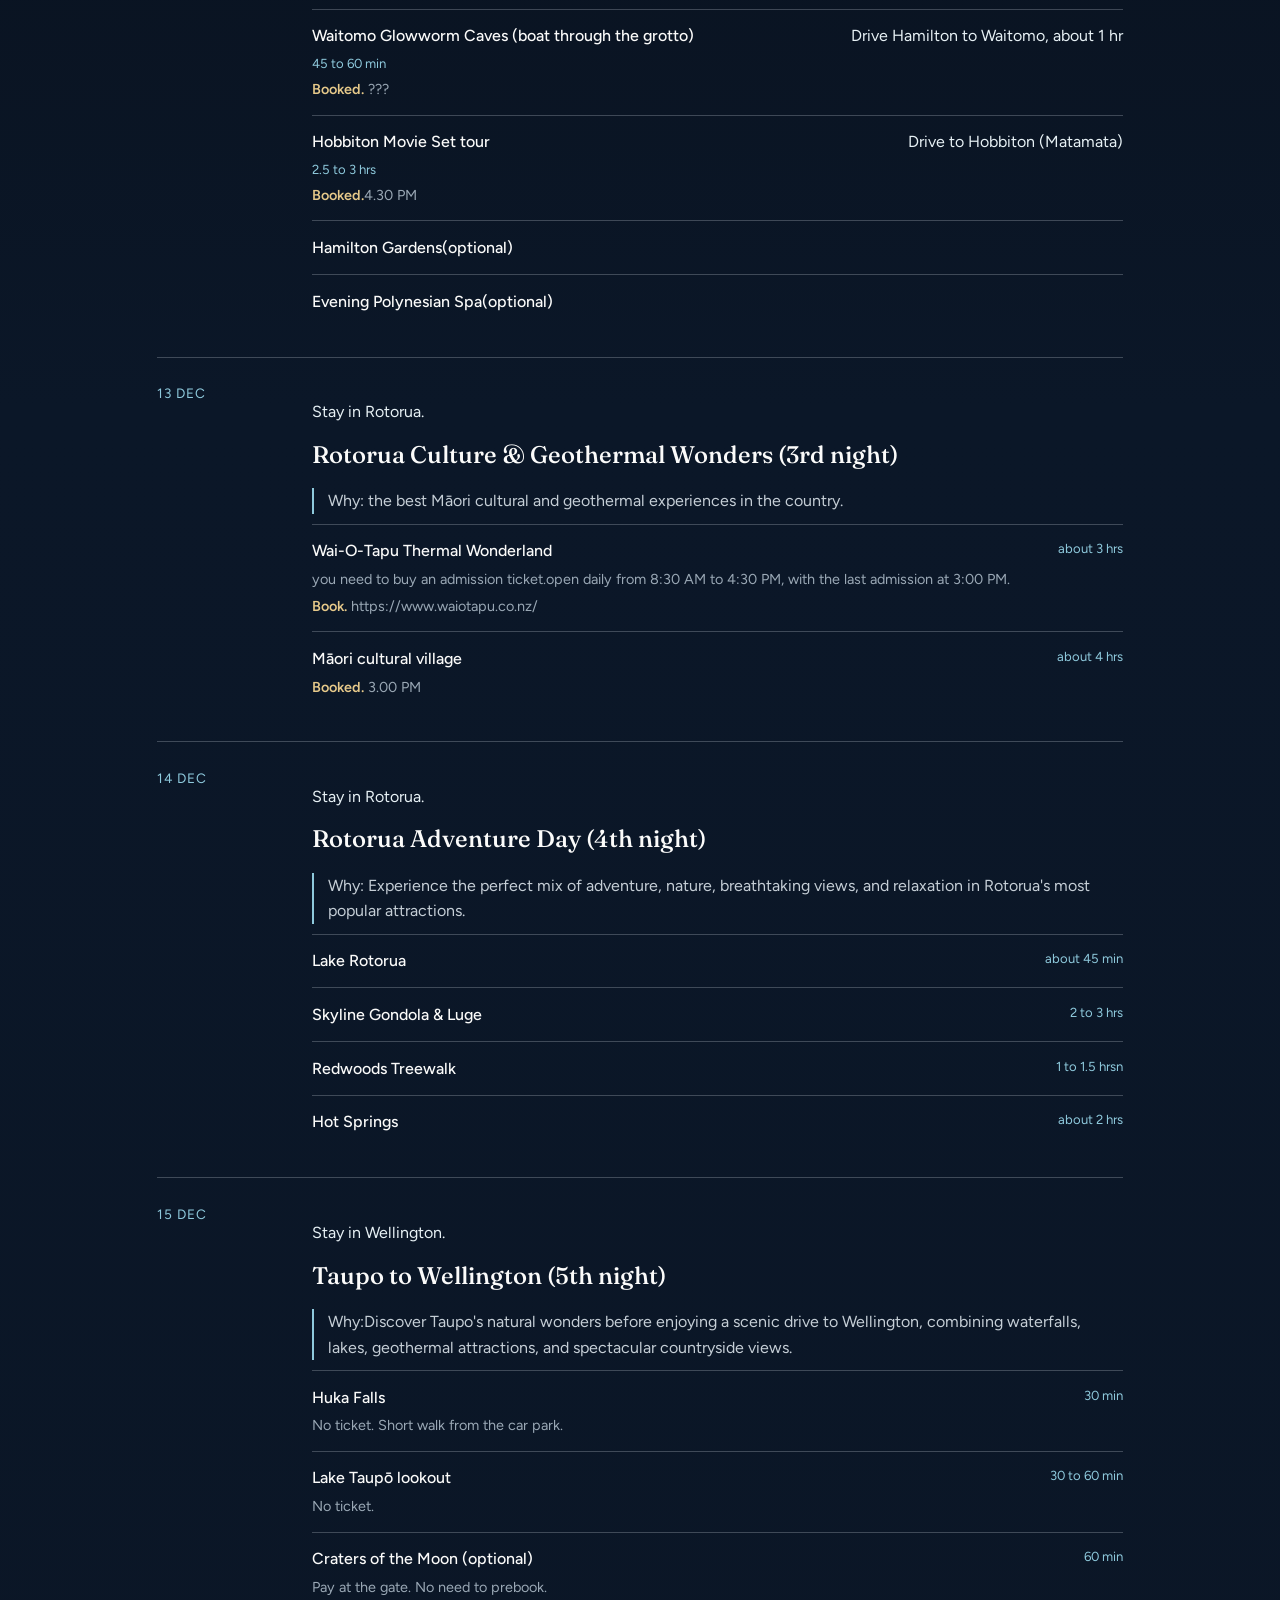
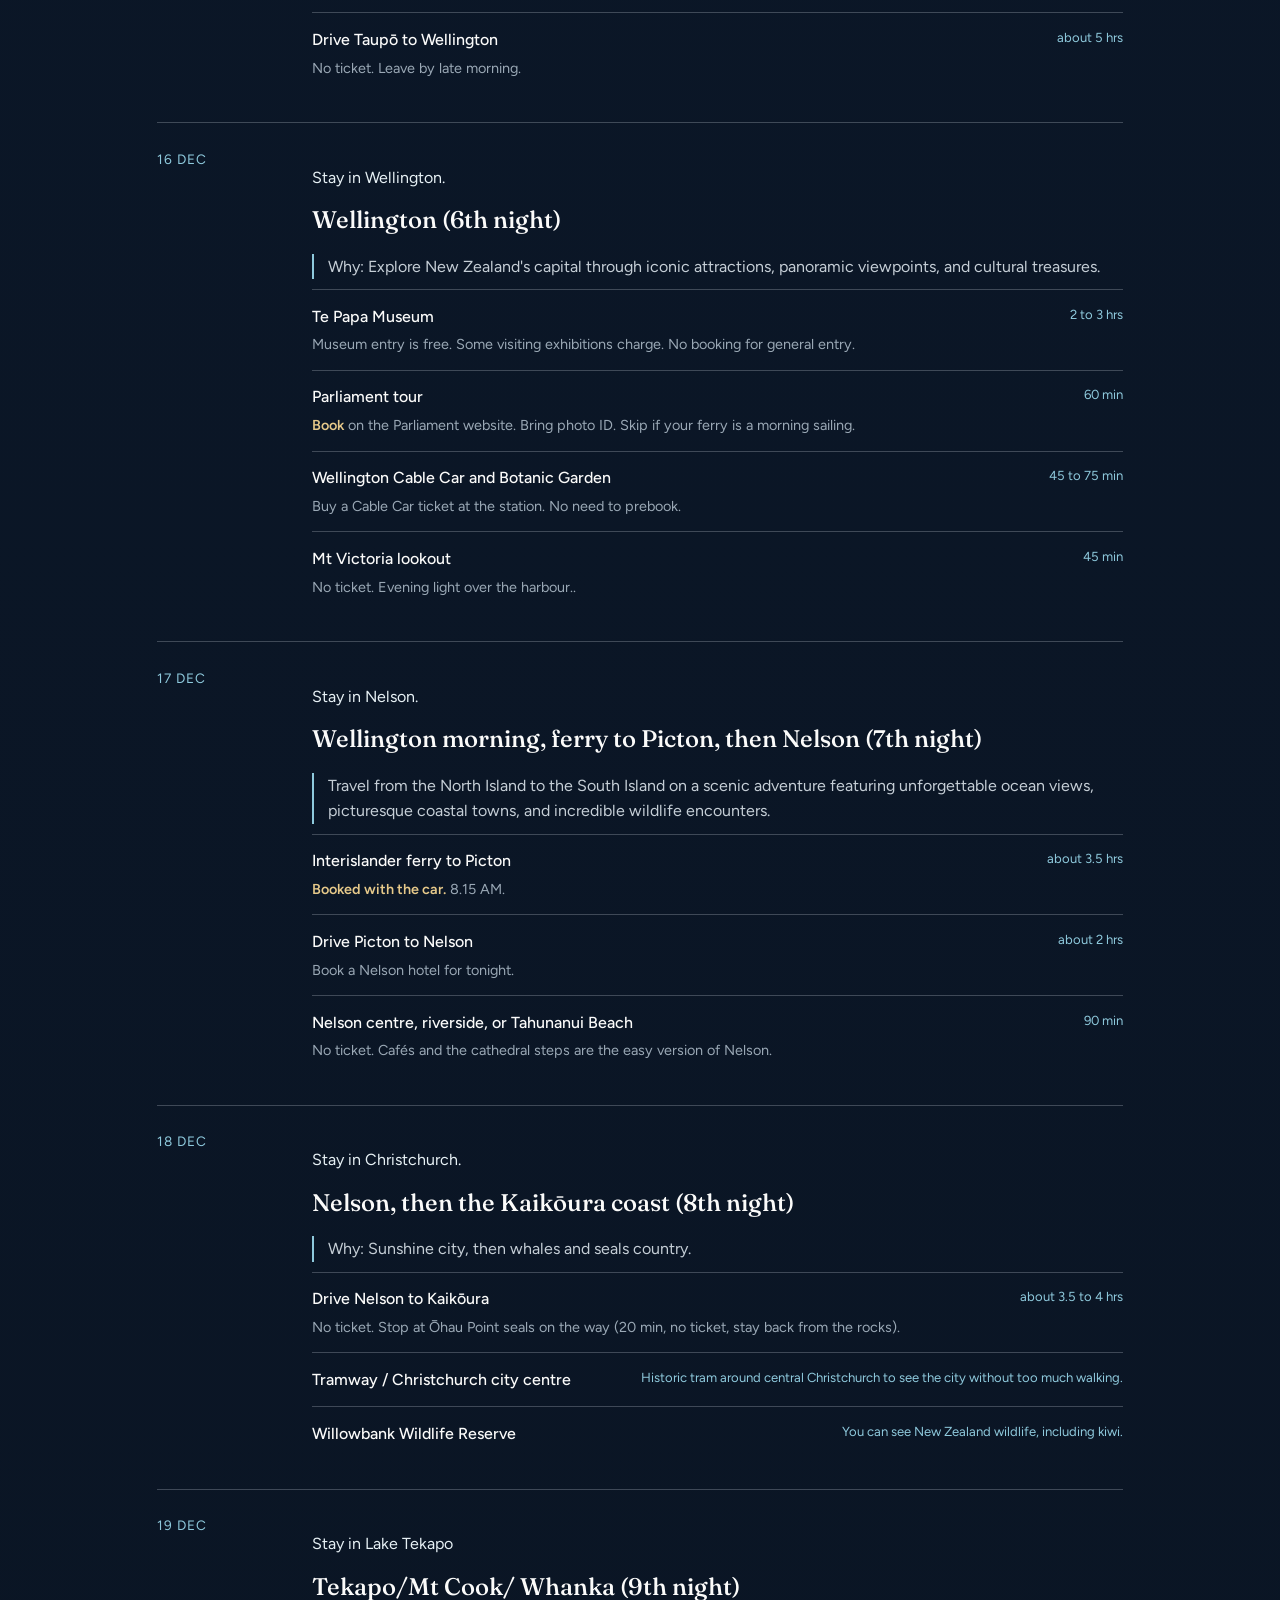
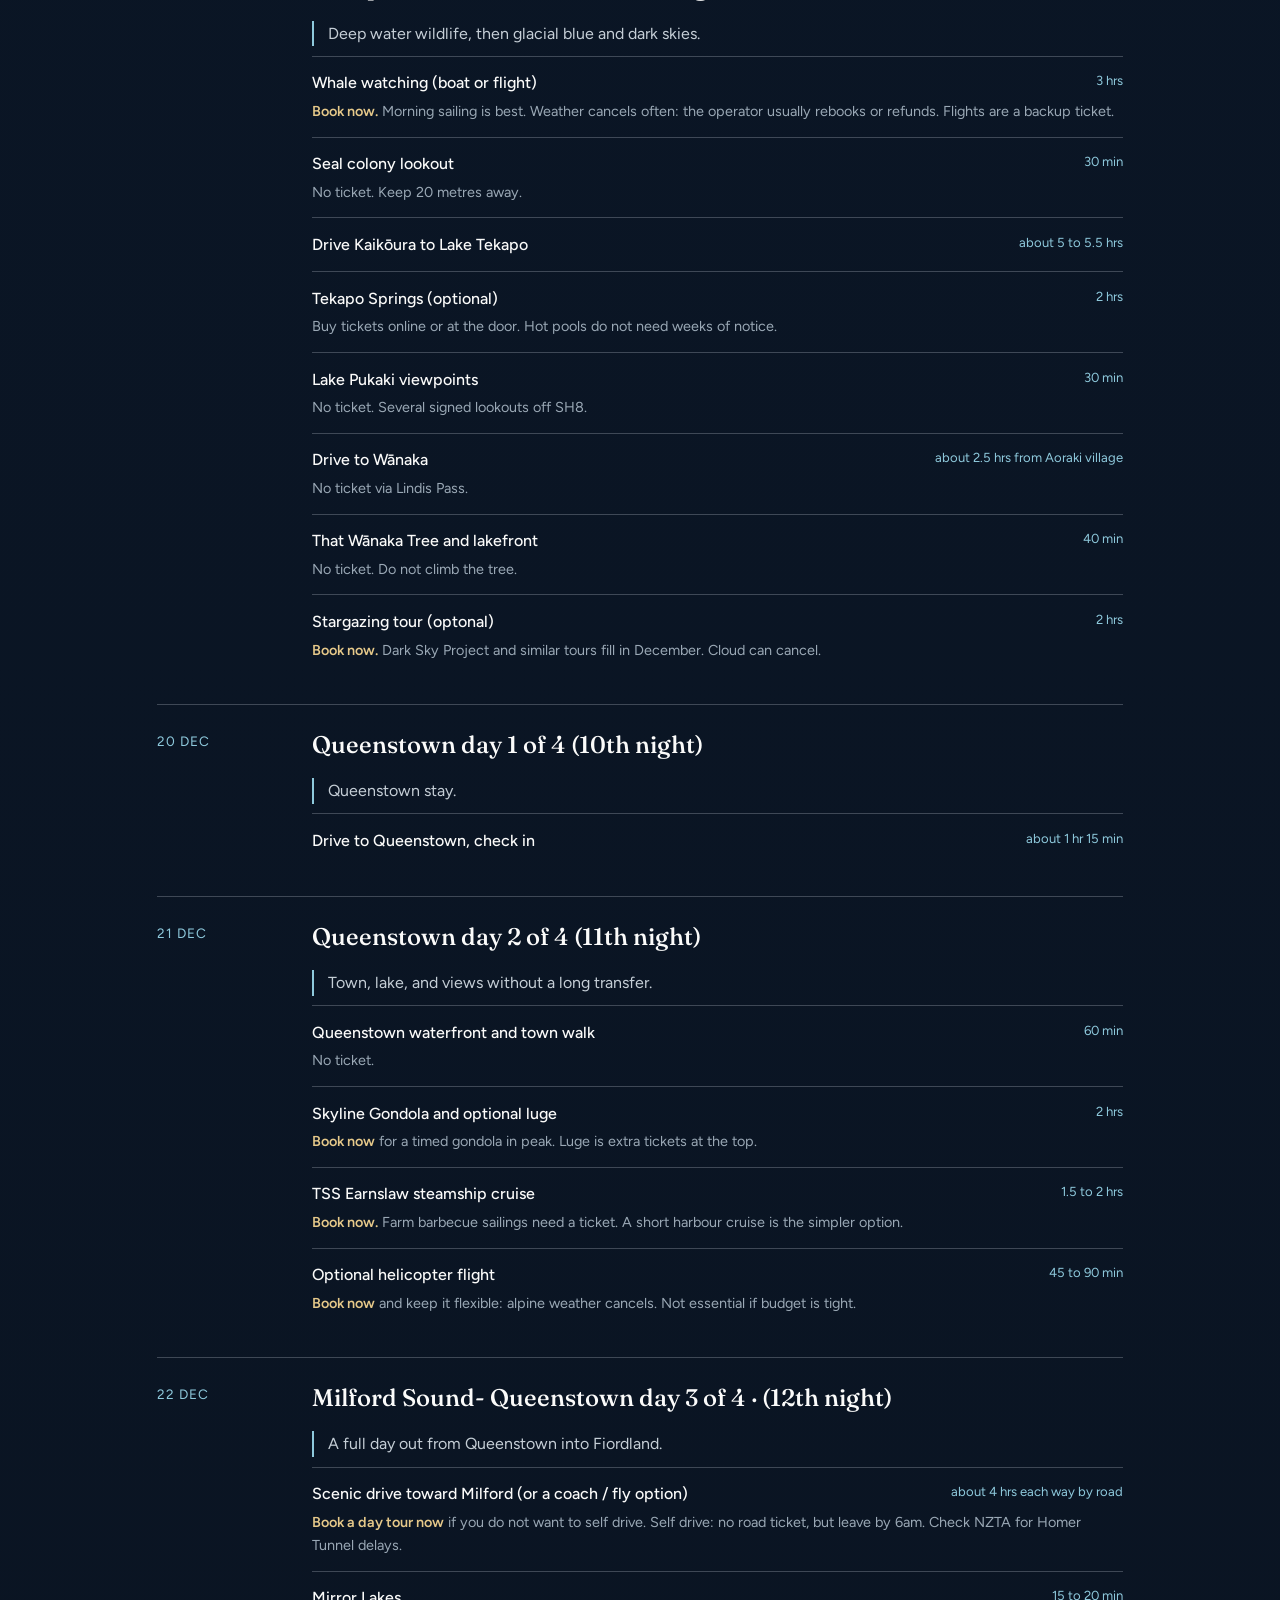
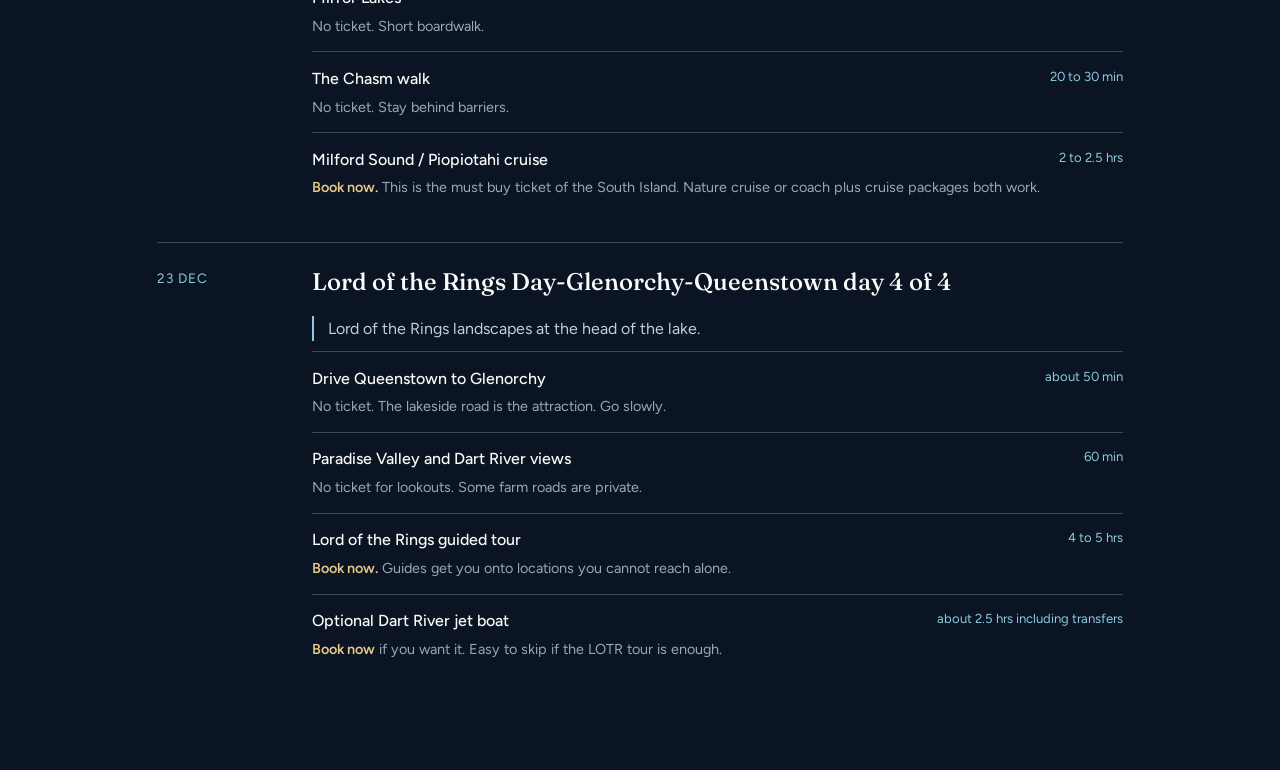
==== commit 66de8adc: "Update itinerary.html" ====
--- a/itinerary.html
+++ b/itinerary.html
@@ -268,7 +268,7 @@
       <article class="day">
         <time datetime="2026-12-19">19 Dec</time>
         <div>
-          <p>Stay in Lake Tekapo. OR Mt Cook OR Wanaka</p>
+          <p>Stay in Lake Tekapo</p>
           <h2>Tekapo/Mt Cook/ Whanka (9th night)</h2>
           <p class="why">Deep water wildlife, then glacial blue and dark skies.</p>
           <ul class="plan">
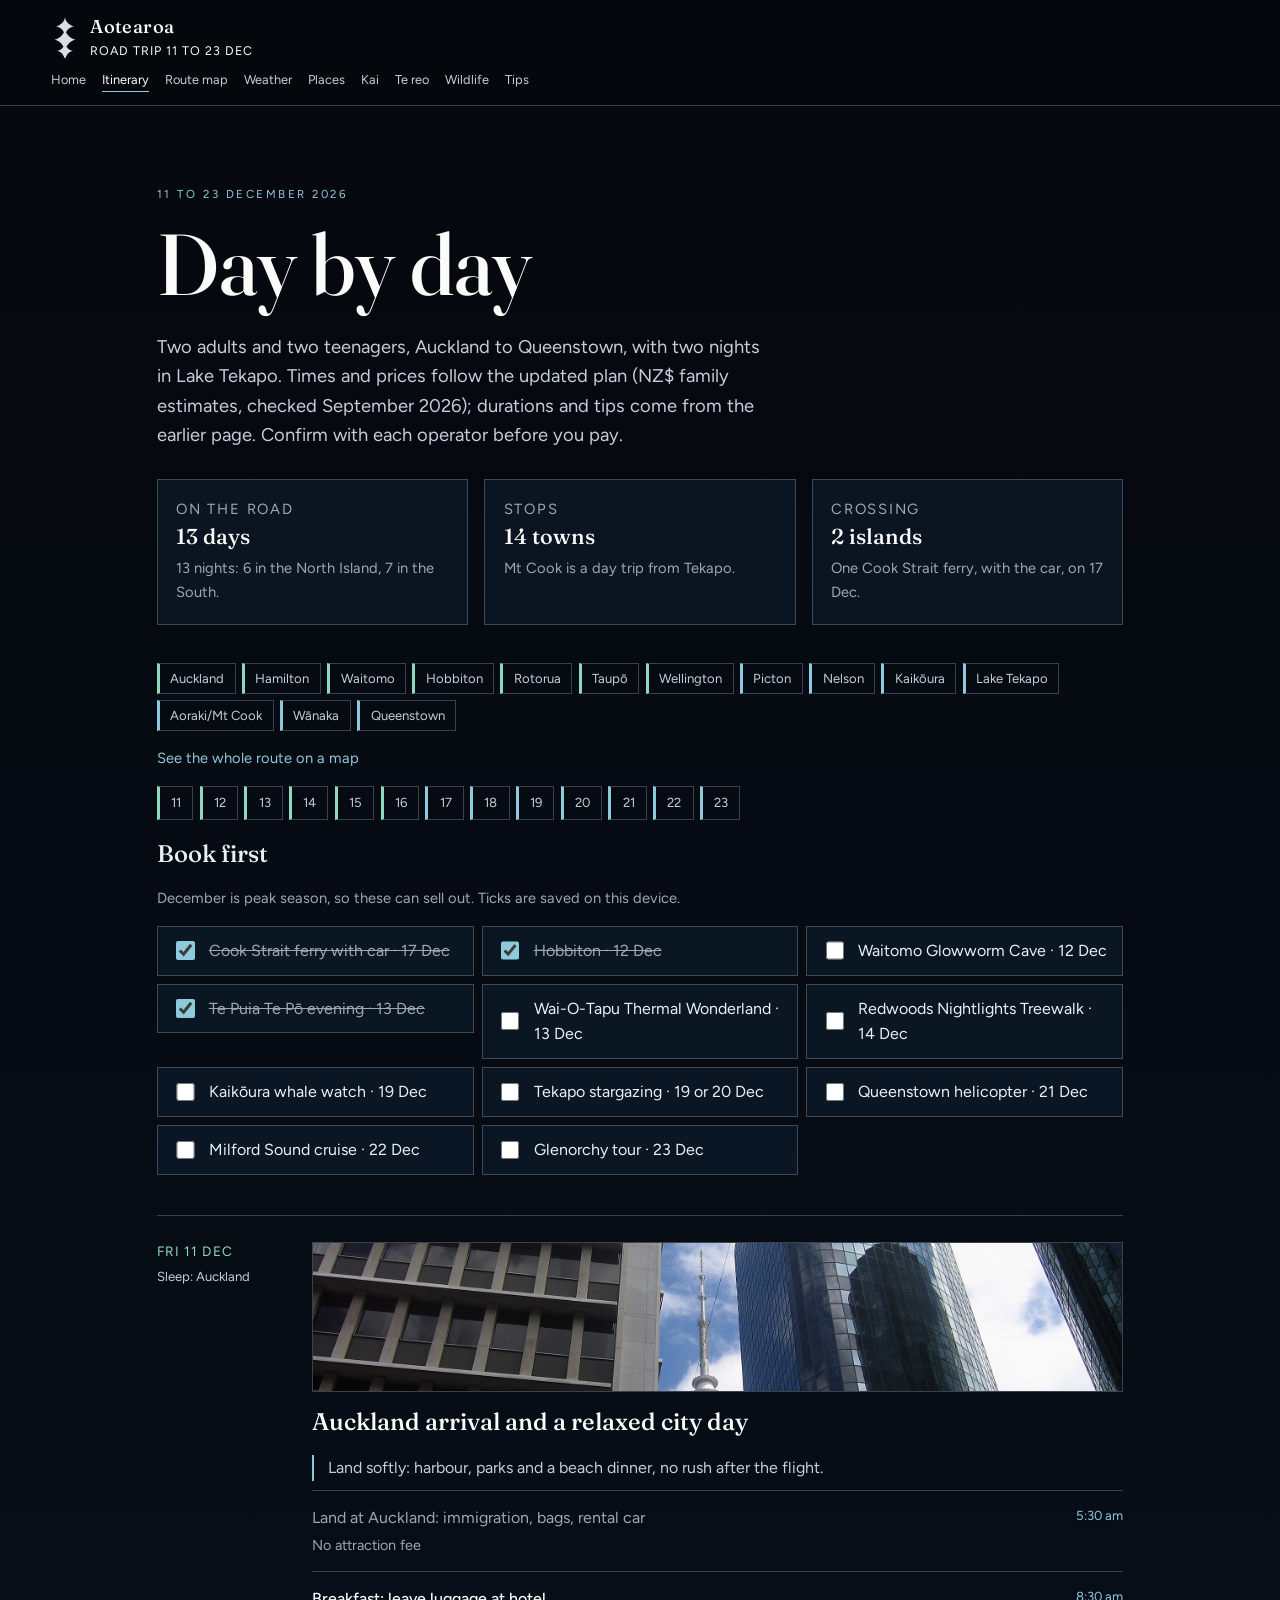
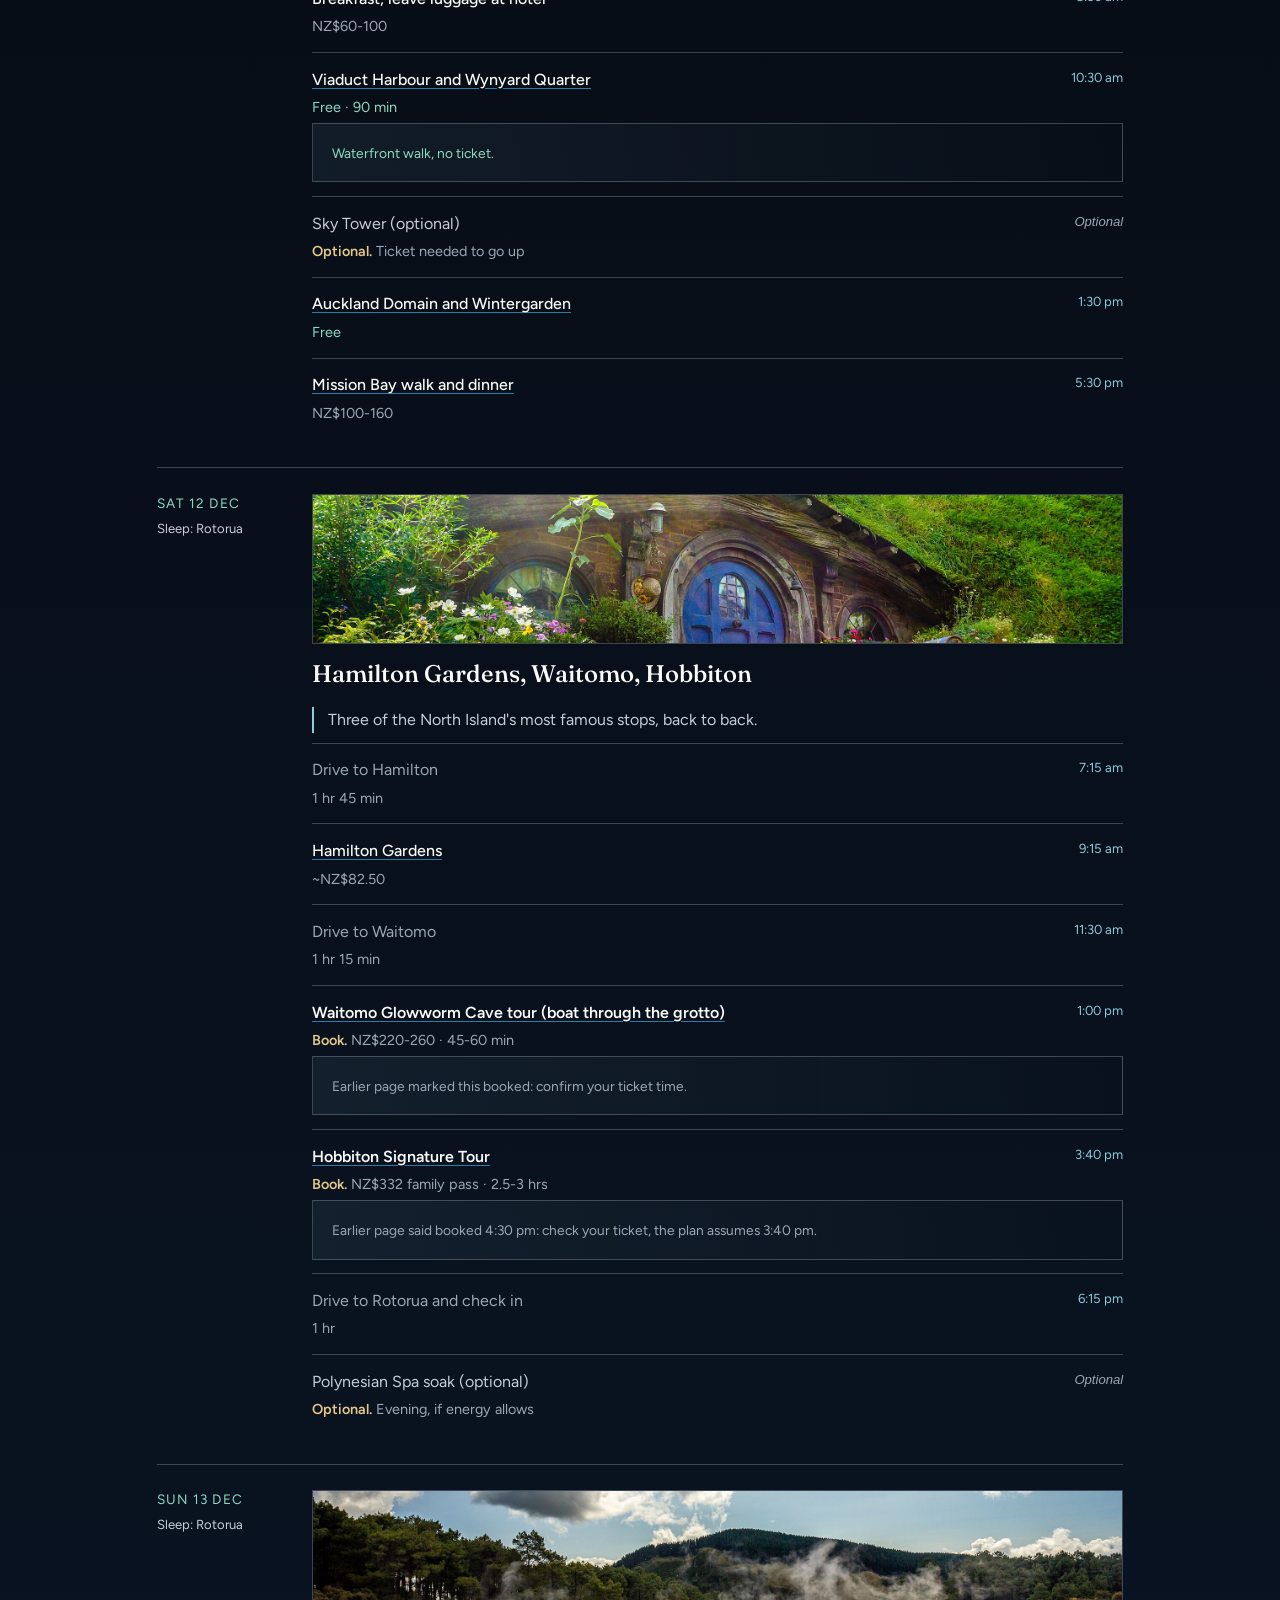
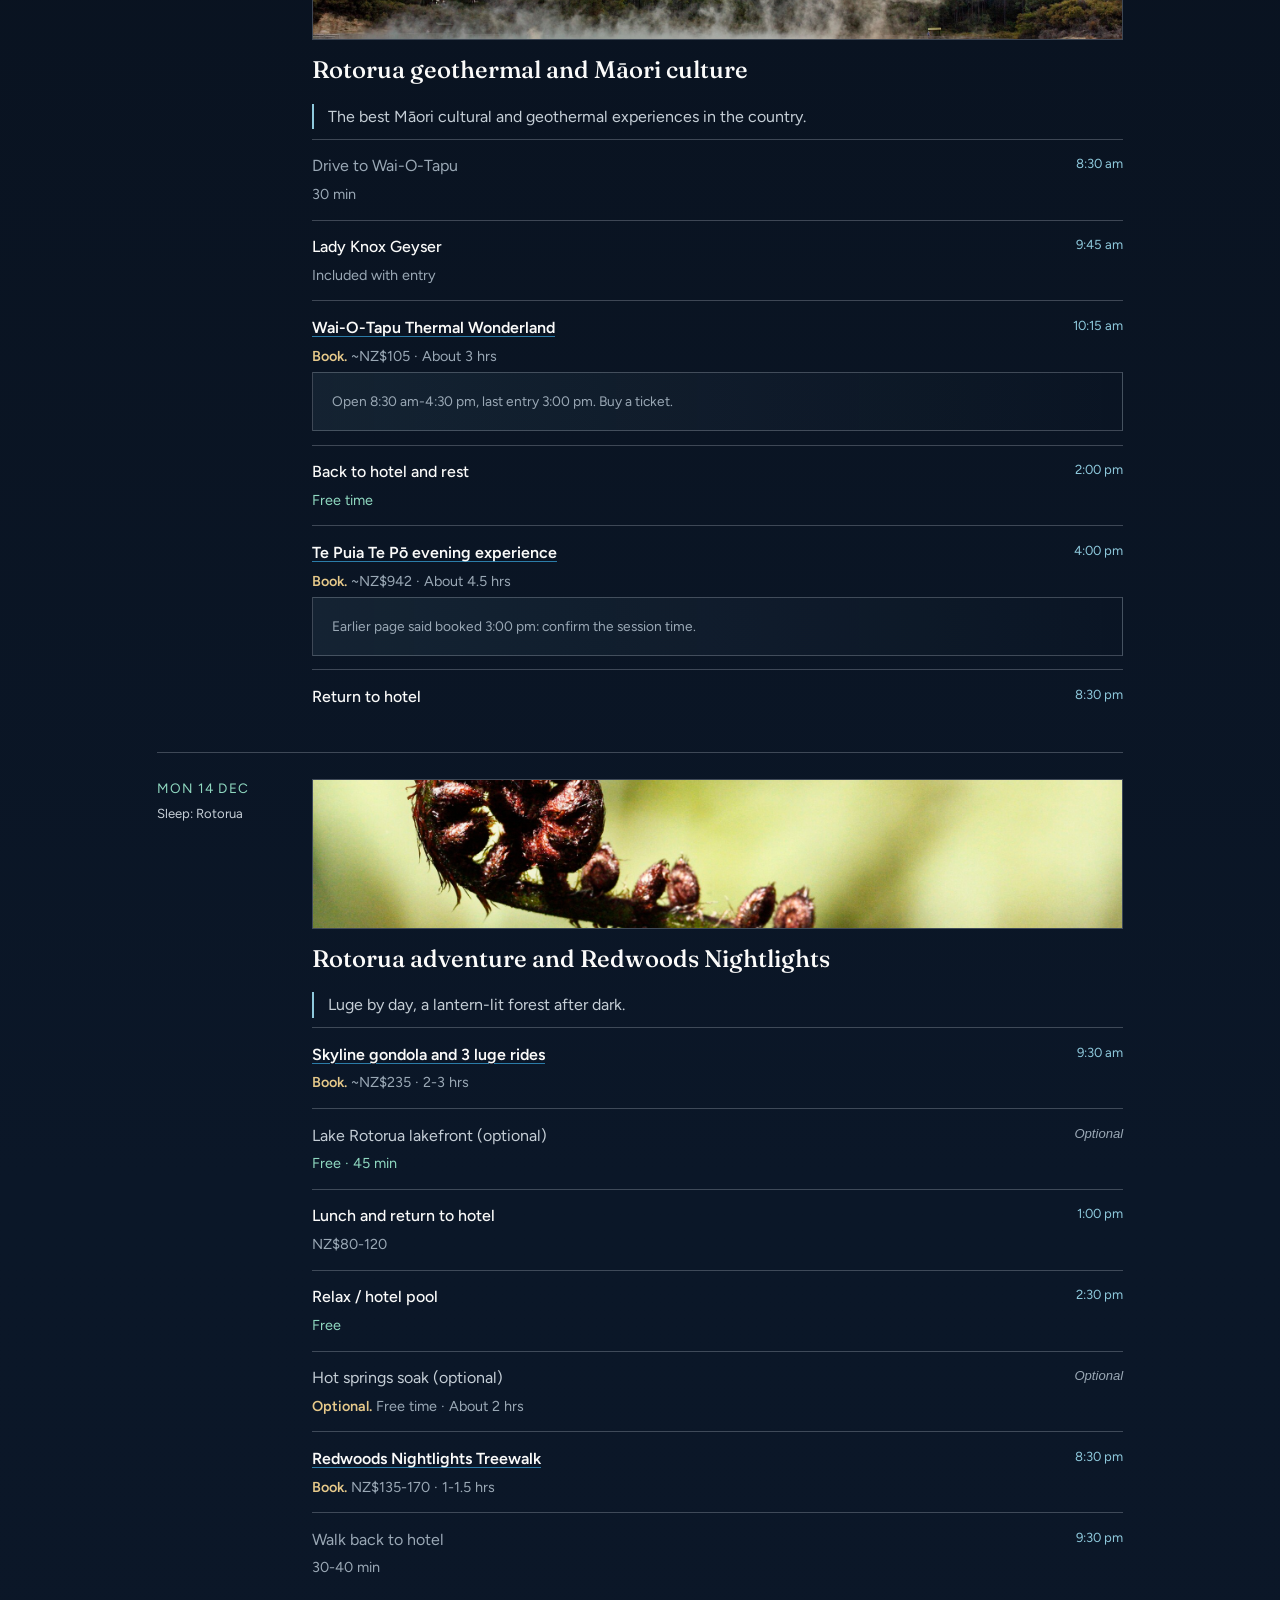
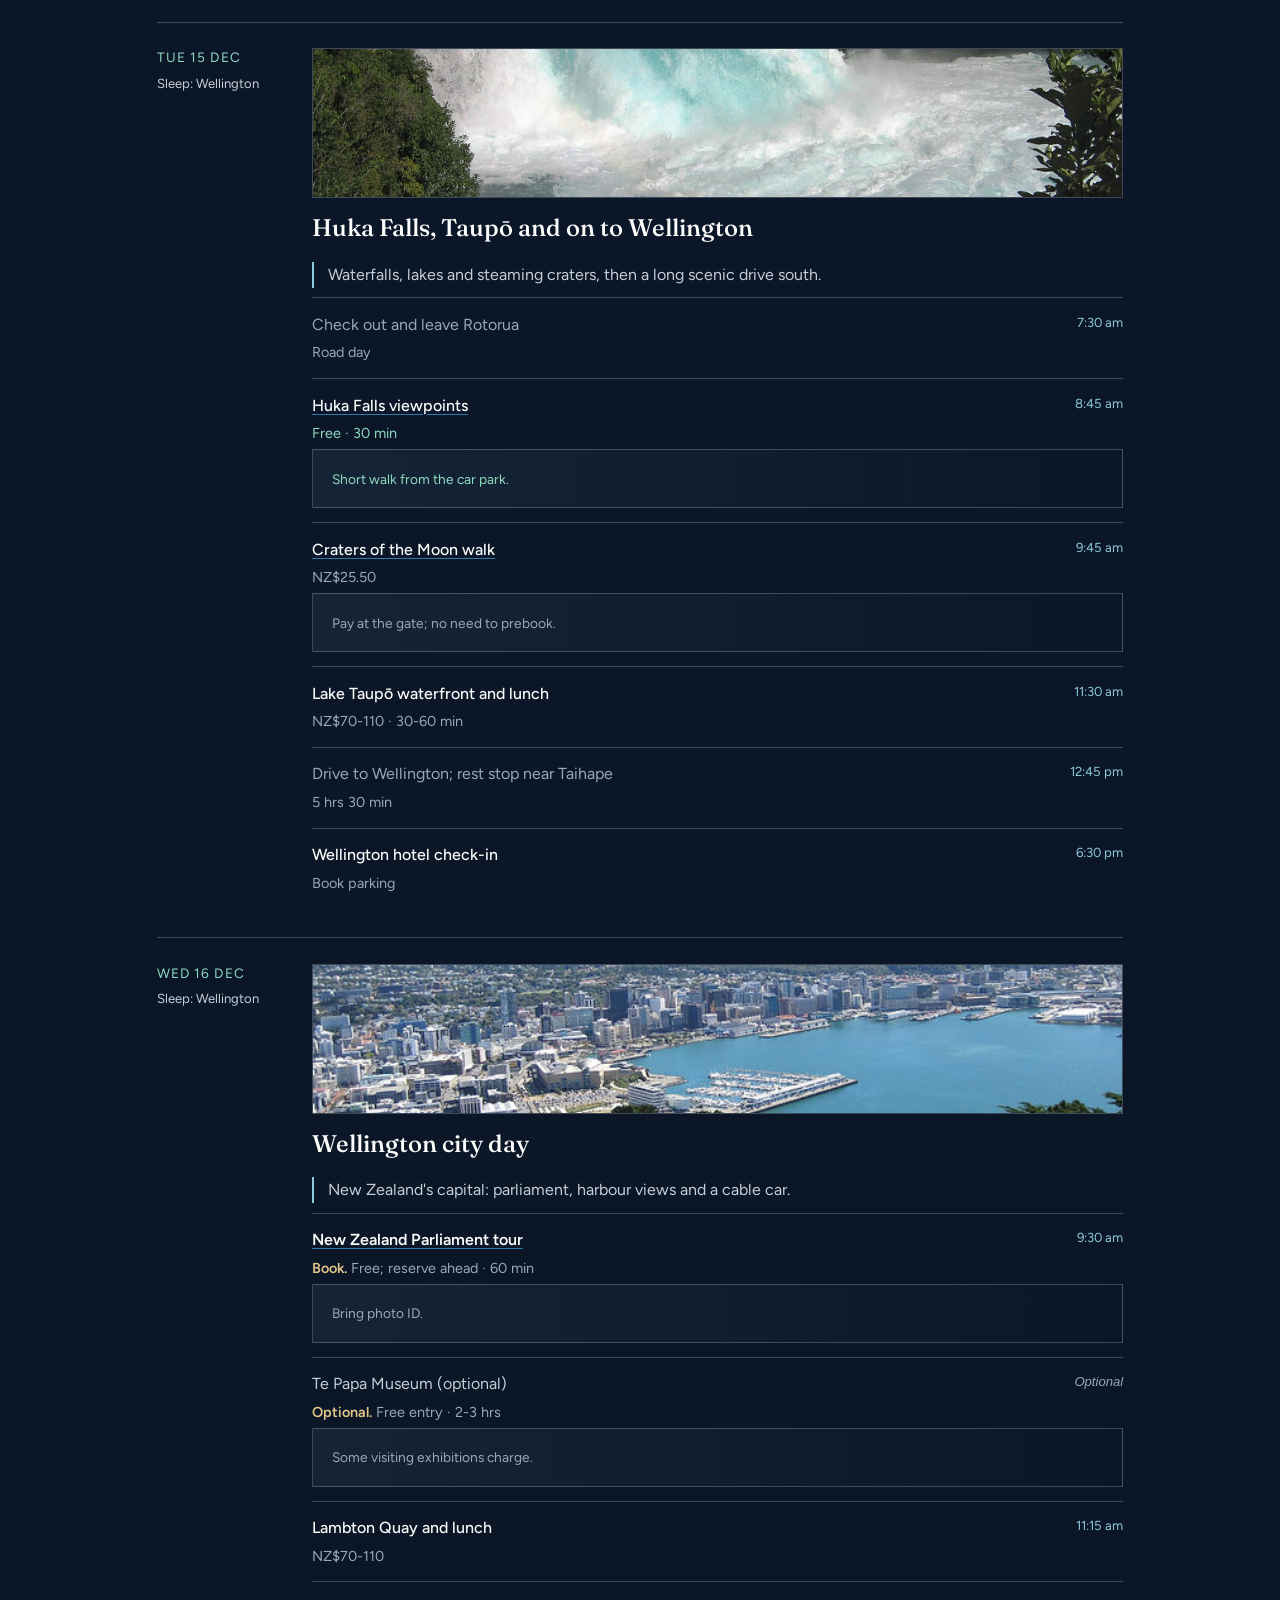
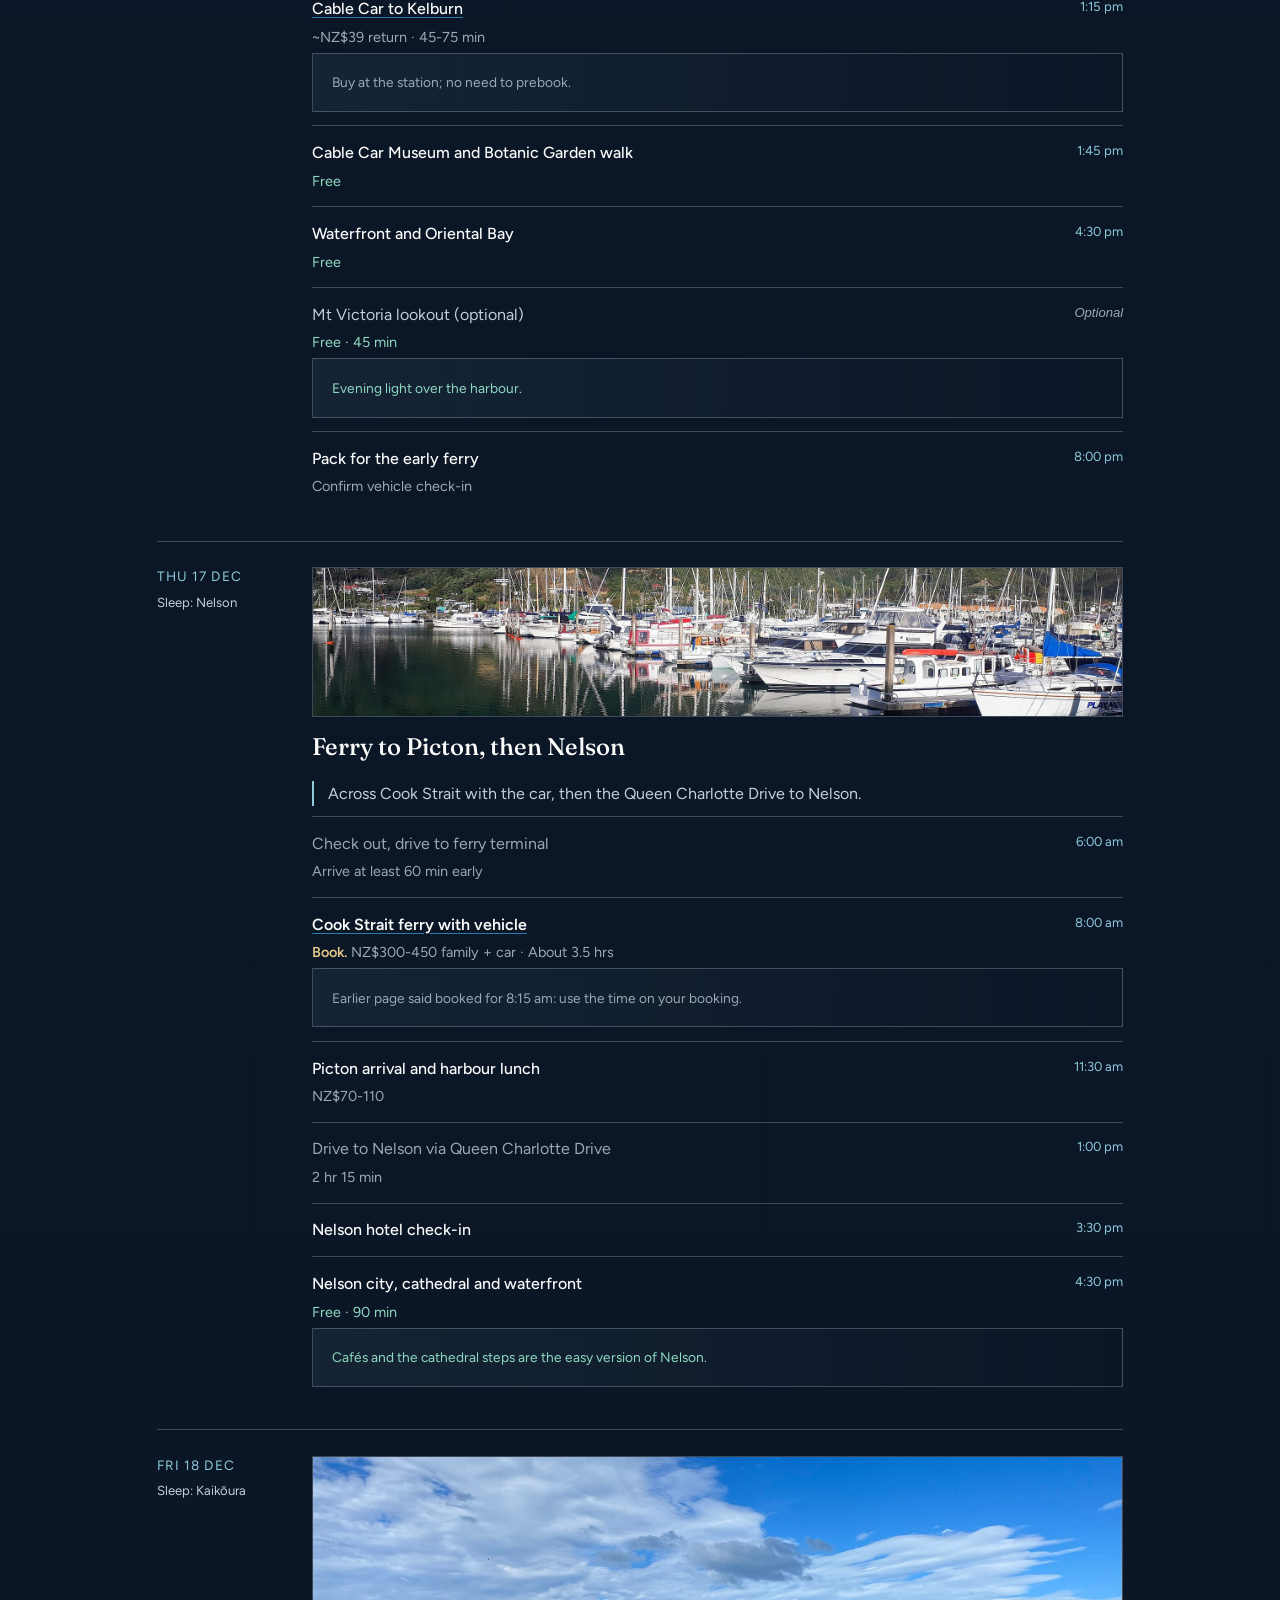
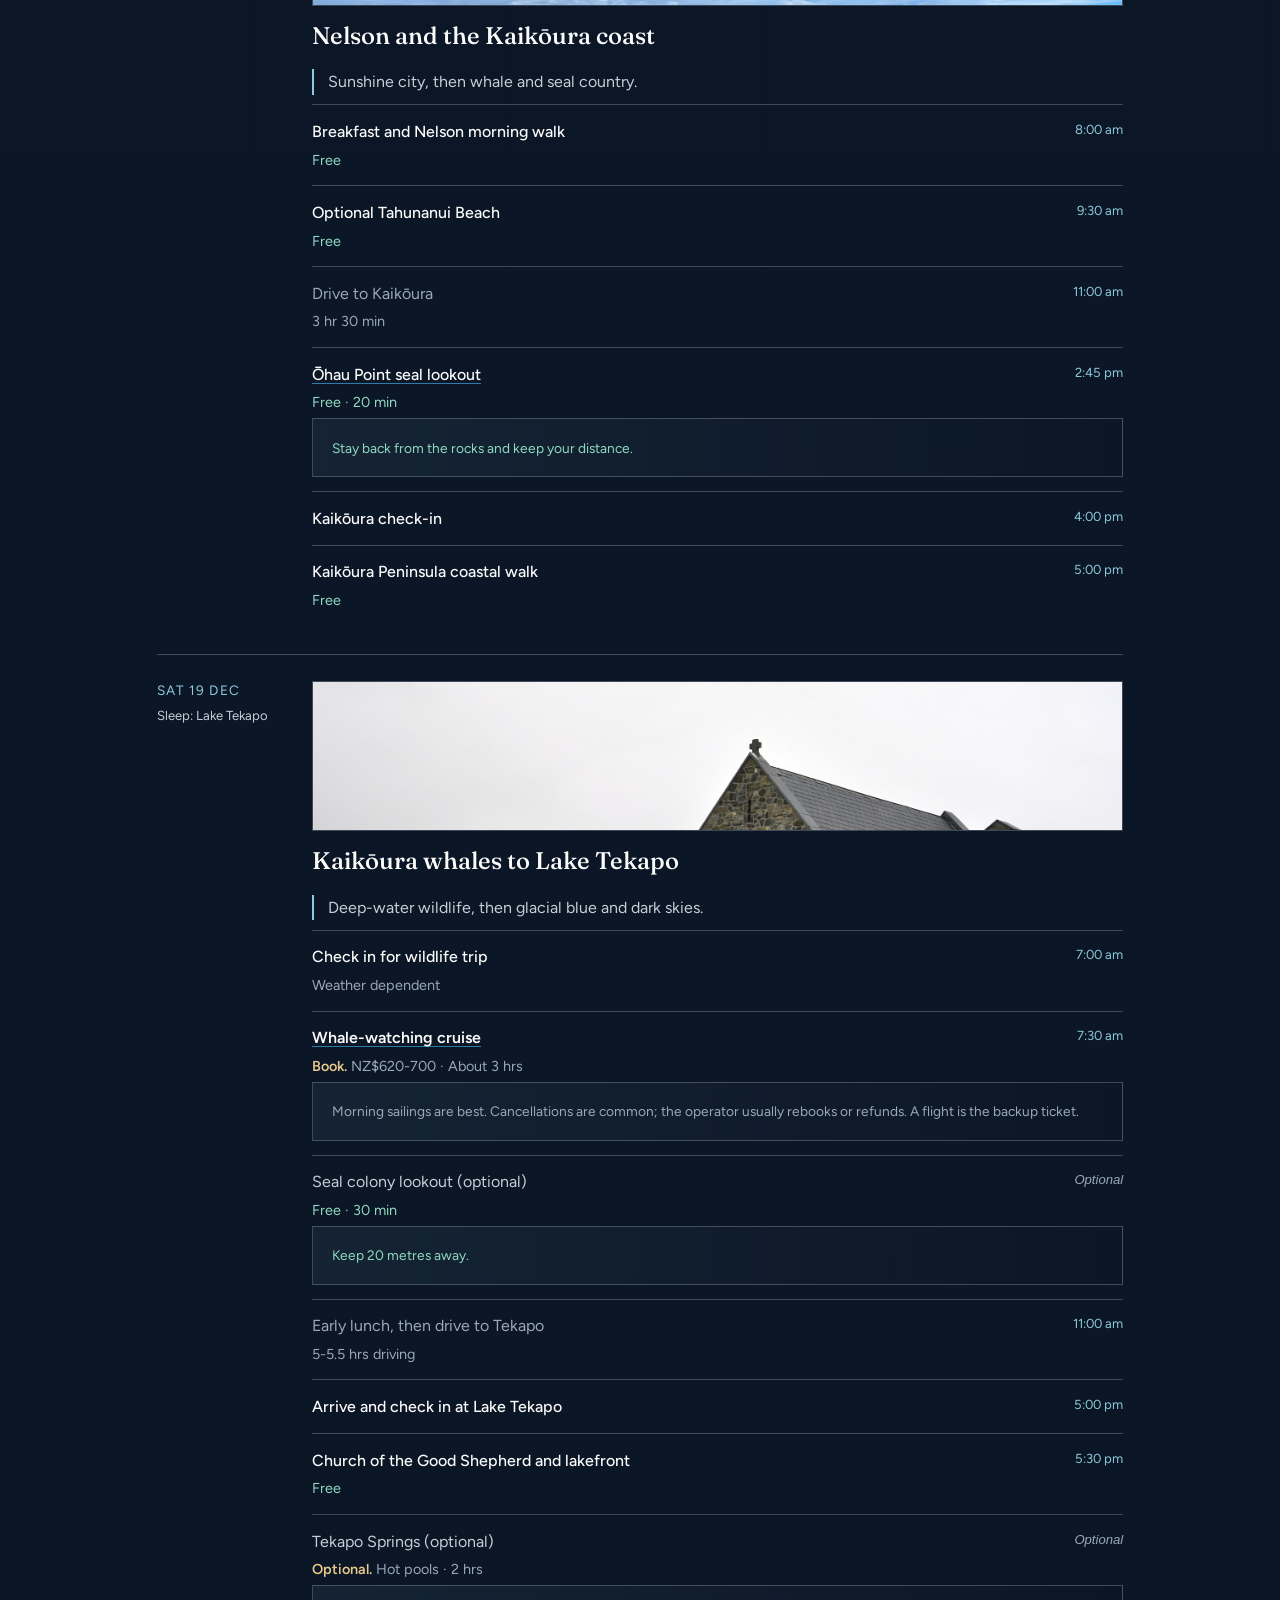
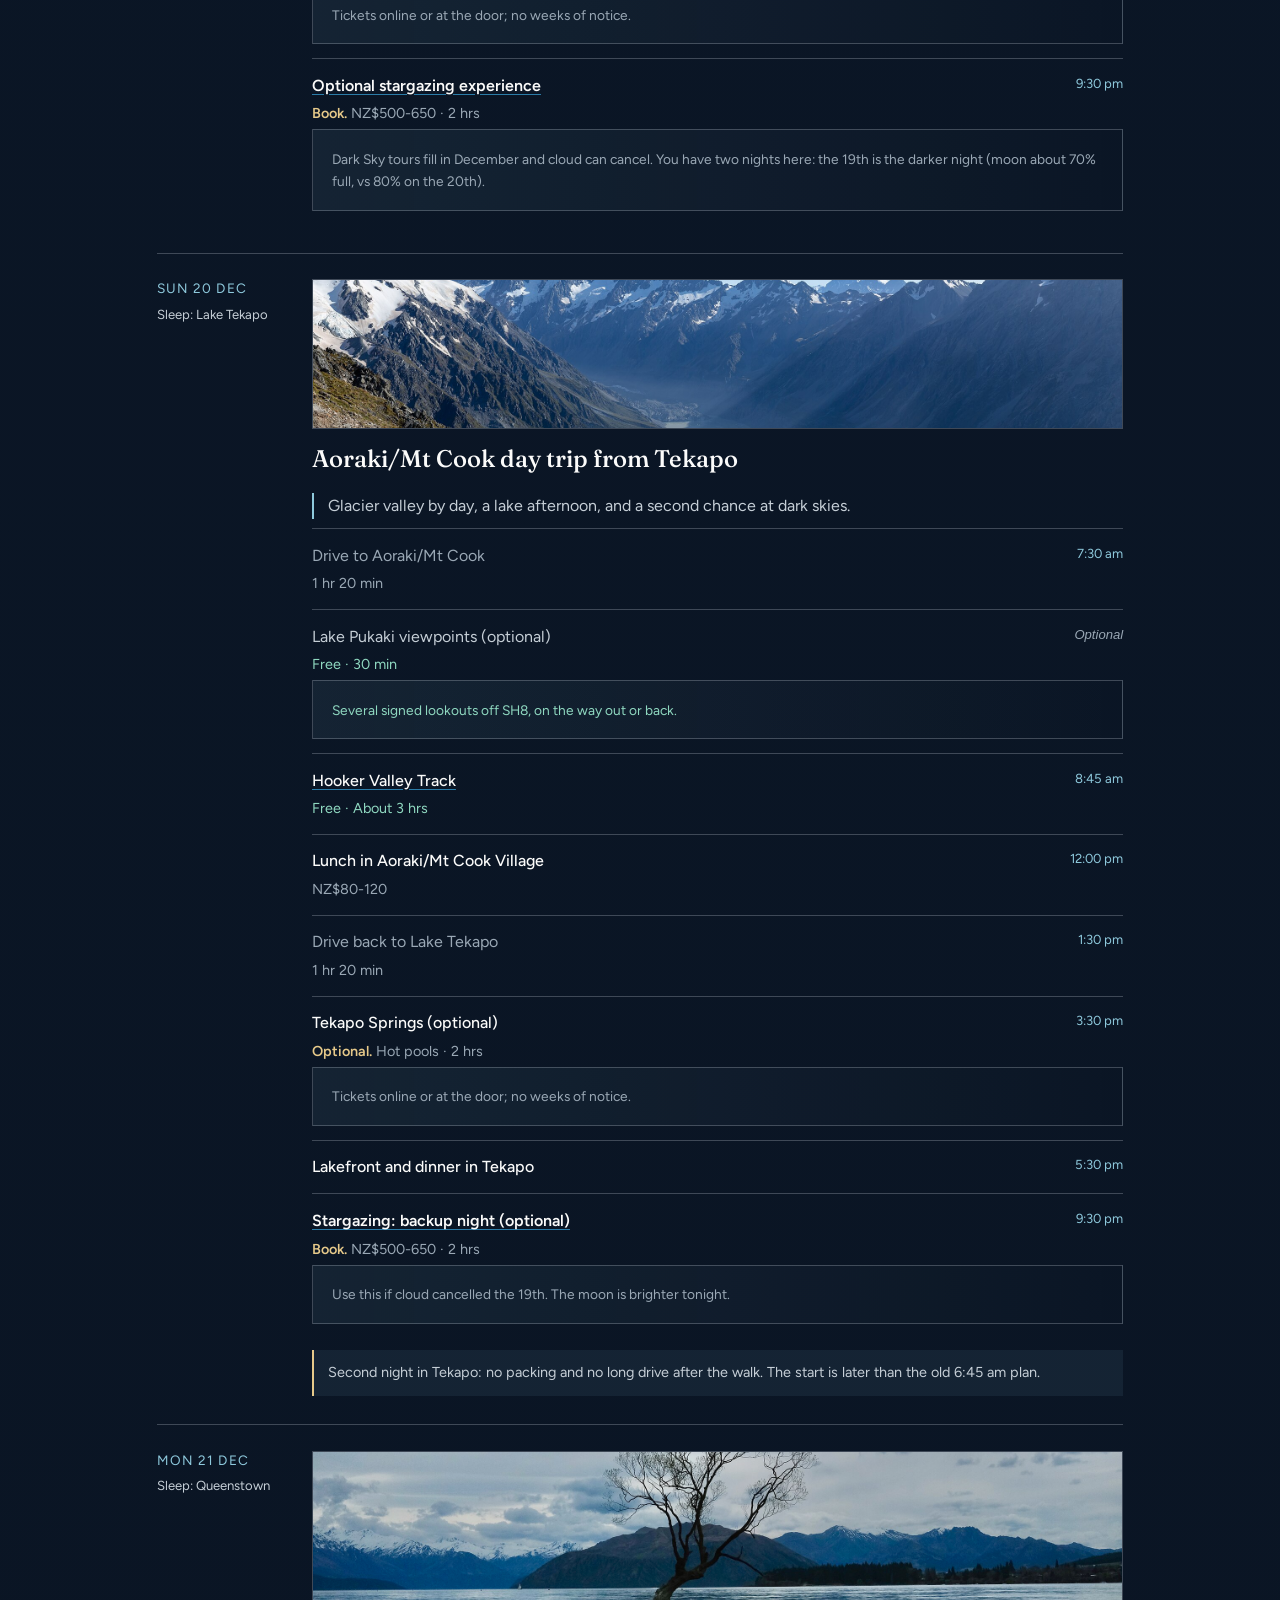
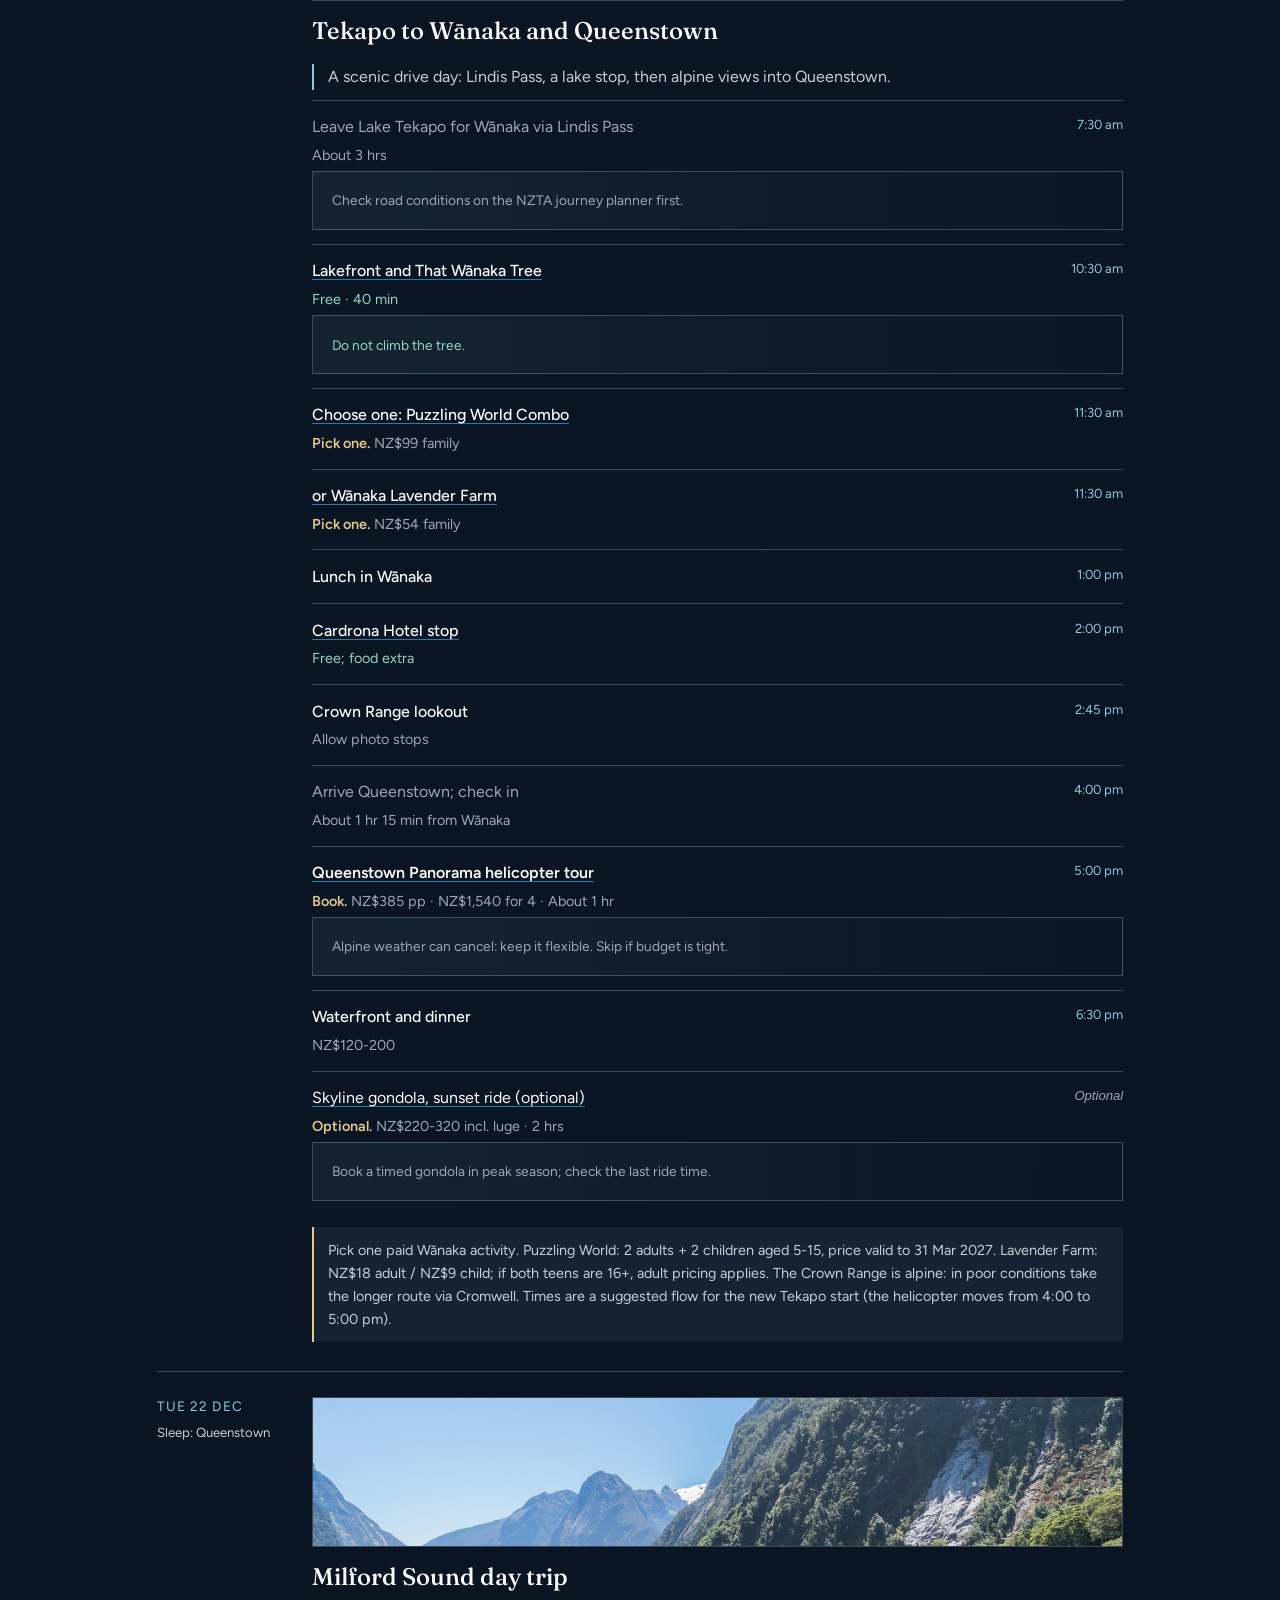
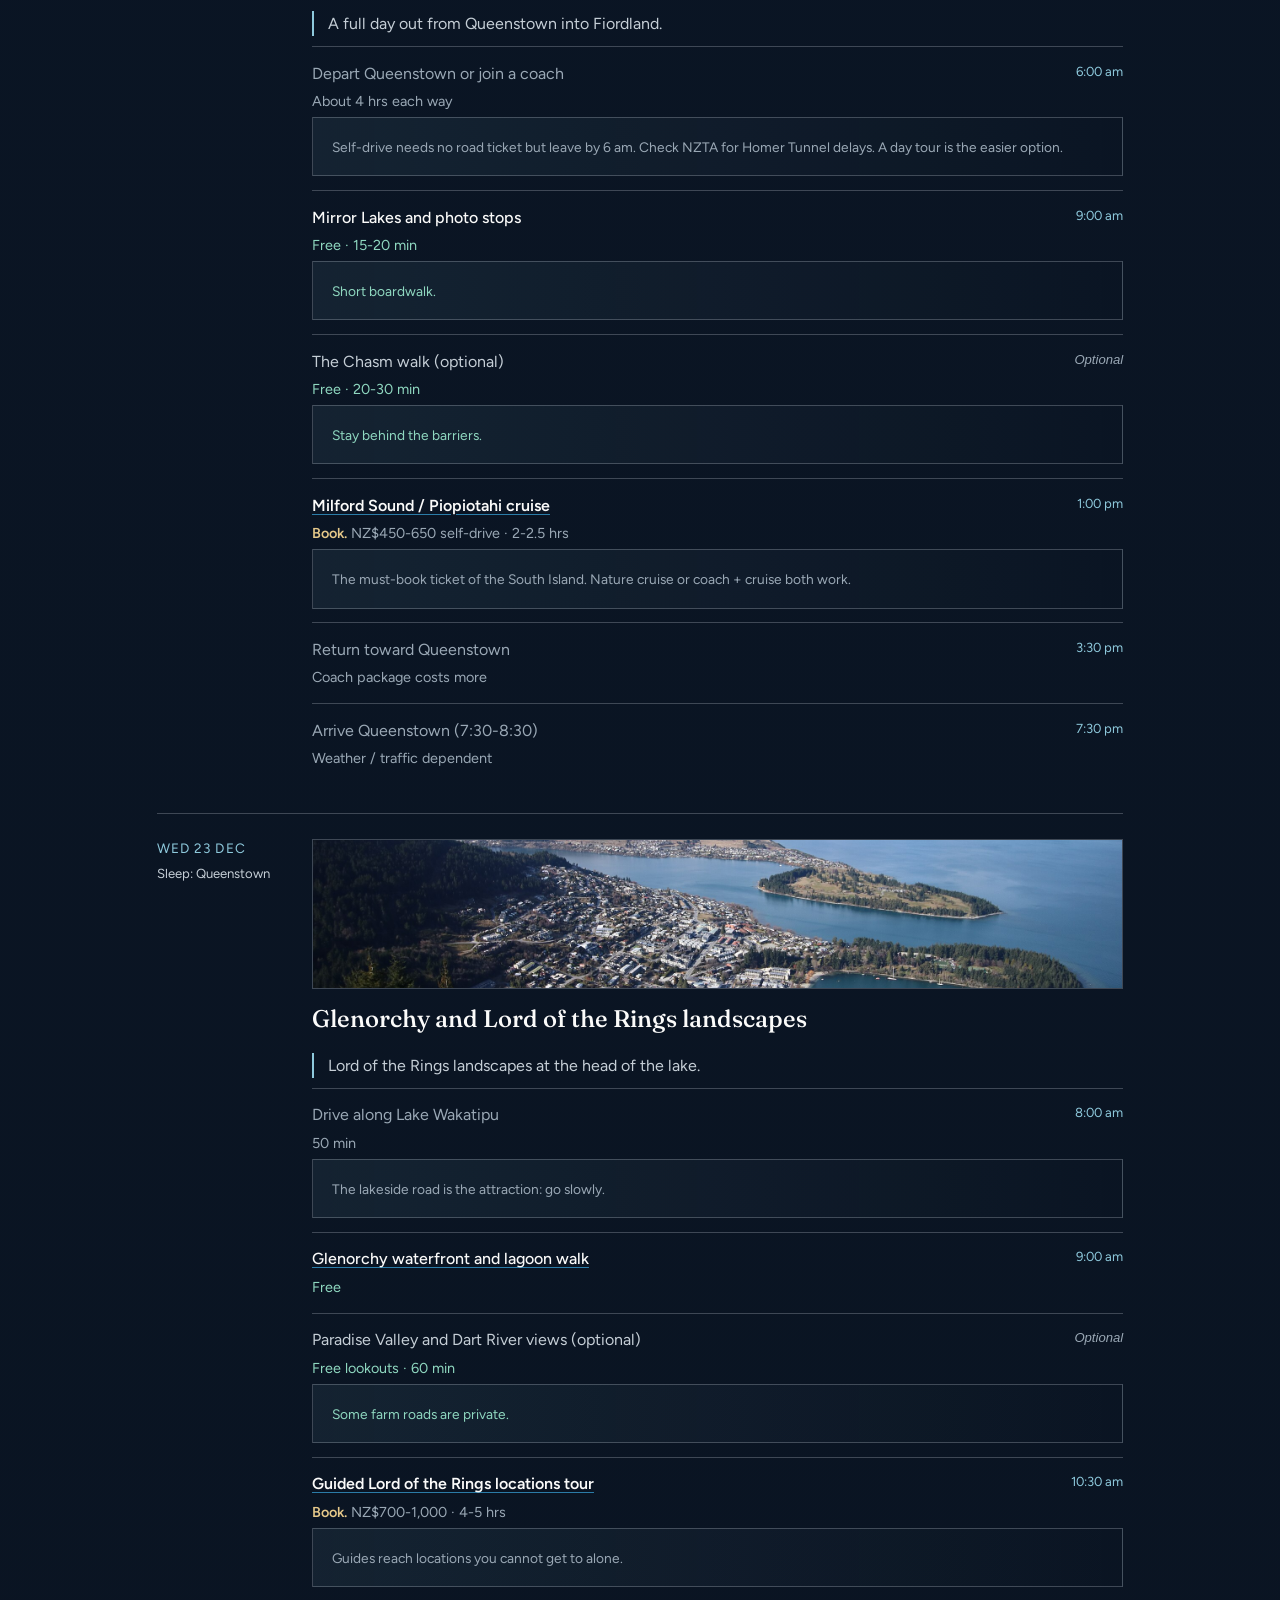
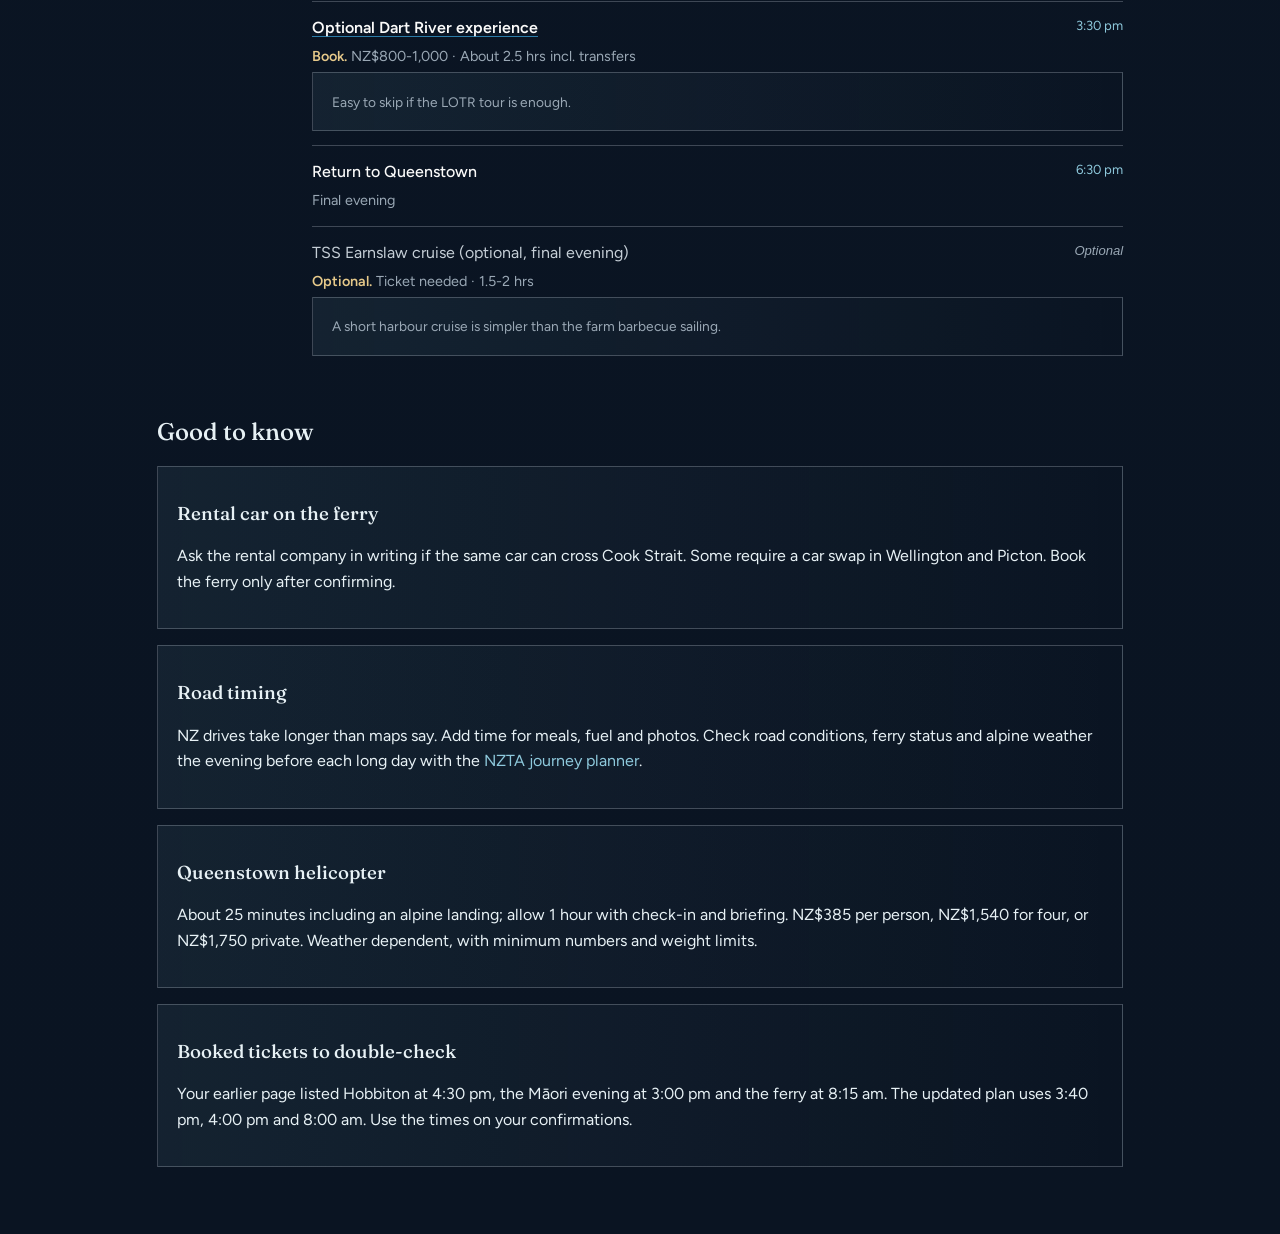
==== commit daf7bca5: "update itinerary update" ====
--- a/itinerary.html
+++ b/itinerary.html
@@ -8,419 +8,55 @@
   <link rel="preconnect" href="https://fonts.gstatic.com" crossorigin>
   <link href="https://fonts.googleapis.com/css2?family=Figtree:wght@400;500;600&family=Fraunces:opsz,wght@9..144,500;9..144,600&display=swap" rel="stylesheet">
   <link rel="stylesheet" href="css/style.css">
+  <link rel="stylesheet" href="css/itinerary.css">
 </head>
 <body>
+  <a class="skip" href="#content">Skip to content</a>
   <header class="site-header" data-header></header>
   <main id="content">
     <section class="narrow">
-      <p class="kicker">11 to 23 December</p>
+      <p class="kicker">11 to 23 December 2026</p>
       <h1>Day by day</h1>
-      <p class="lede">Each activity is listed with estimated time on site. Drive times are extra. December is peak season, so anything marked Book now can sell out.</p>
+      <p class="lede">Two adults and two teenagers, Auckland to Queenstown, with two nights in Lake Tekapo. Times and prices follow the updated plan (NZ$ family estimates, checked September 2026); durations and tips come from the earlier page. Confirm with each operator before you pay.</p>
 
       <div class="stay-grid">
-        <article class="stay">
-          <p class="meta">13 days on the road</p>
-          <h2></h2>
-        </article>
-        <article class="stay">
-          <p class="meta">16 towns & stops</p>
-        </article>
-        <article class="stay">
-          <p class="meta">2islands, one ferry</p>
-        </article>
+        <article class="stay"><p class="meta">On the road</p><h2>13 days</h2><p>13 nights: 6 in the North Island, 7 in the South.</p></article>
+        <article class="stay"><p class="meta">Stops</p><h2>14 towns</h2><p>Mt Cook is a day trip from Tekapo.</p></article>
+        <article class="stay"><p class="meta">Crossing</p><h2>2 islands</h2><p>One Cook Strait ferry, with the car, on 17 Dec.</p></article>
       </div>
-     <h2>Top experiences that need a ticket, Book before you fly</h2>
-      <ul class="book-now">
-        <li><input type="checkbox" name="agree" value="no">Waitomo Glowworm Caves, 12 Dec</li>
-        <li><input type="checkbox" name="agree" value="yes">Hobbiton Movie Set, 12 Dec, 4.30 PM</li>
-        <li><input type="checkbox" name="agree" value="no">Wai-O-Tapu Thermal Wonderland, 12 Dec</li>
-        <li><input type="checkbox" name="agree" value="yes">Māori cultural evening, 12 Dec, 3.00 PM</li>
-        <li><input type="checkbox" name="agree" value="no">Lake Tekapo stargazing, 13 Dec</li>
-        <li><input type="checkbox" name="agree" value="no">Rotorua Adventures, 14 Dec</li>
-        <li><input type="checkbox" name="agree" value="yes">Interislander ferry (Wellington to Picton), 17 Dec</li>
-        <li><input type="checkbox" name="agree" value="no">Milford Sound cruise, 21 Dec</li>
-         <li><input type="checkbox" name="agree" value="no">Queenstown Helicopter tour, 22 Dec</li>
-        <li><input type="checkbox" name="agree" value="no">Lord of the Rings / Glenorchy tour, 23 Dec</li>
-      </ul>
 
-      <article class="day">
-        <time datetime="2026-12-11">11 Dec</time>
-        <div>
-          <p>Stay in Auckland.</p>
-          <h2>Auckland, Coromandel - 1st night</h2>
-          <p class="why">Why: iconic coastal scenery and a geothermal beach you won't find anywhere else.</p>
-          <ul class="plan">
-            <li>
-              <span>Auckland city highlights</span>
-              <span class="when">90 min</span>
-              <span class="note">No ticket for a waterfront walk. Sky Tower is optional and needs a ticket if you go up.</span>
-            </li>
-            <li>
-              <span>Drive Auckland to Cathedral Cove</span>
-              <span class="when">about 2 hrs</span>
-              <span class="note">No ticket. Leave early. Summer parking often means a shuttle from Hahei (pay on the day).</span>
-            </li>
-            <li>
-              <span>Cathedral Cove walk</span>
-              <span class="when">90 to 120 min</span>
-              <span class="note">No ticket. Go near low to mid tide. Track can close after storms: check DOC.</span>
-            </li>
-            <li>
-              <span>Hot Water Beach</span>
-              <span class="when">45 to 60 min</span>
-              <span class="note">No ticket. Dig around low tide (about 2 hrs either side). Bring a spade, or hire one locally.</span>
-            </li>
-          </ul>
-        </div>
-      </article>
+      <ol class="route" aria-label="Route"><li class="N">Auckland</li><li class="N">Hamilton</li><li class="N">Waitomo</li><li class="N">Hobbiton</li><li class="N">Rotorua</li><li class="N">Taupō</li><li class="N">Wellington</li><li class="S">Picton</li><li class="S">Nelson</li><li class="S">Kaikōura</li><li class="S">Lake Tekapo</li><li class="S">Aoraki/Mt Cook</li><li class="S">Wānaka</li><li class="S">Queenstown</li></ol>
+      <p class="muted"><a href="map.html">See the whole route on a map</a></p>
+      <nav class="daynav" aria-label="Jump to a day"><a class="chip N" href="#d11">11</a><a class="chip N" href="#d12">12</a><a class="chip N" href="#d13">13</a><a class="chip N" href="#d14">14</a><a class="chip N" href="#d15">15</a><a class="chip N" href="#d16">16</a><a class="chip S" href="#d17">17</a><a class="chip S" href="#d18">18</a><a class="chip S" href="#d19">19</a><a class="chip S" href="#d20">20</a><a class="chip S" href="#d21">21</a><a class="chip S" href="#d22">22</a><a class="chip S" href="#d23">23</a></nav>
 
-      <article class="day">
-        <time datetime="2026-12-12">12 Dec</time>
-        <div>
-          <p>Stay in Rotorua.</p>
-          <h2>Hamilton, Waitomo, Hobbiton Drive to Rotorua (2nd night)</h2>
-          <p class="why">Why: three of the North Island's most famous attractions, back to back.</p>
-          <ul class="plan">
-            <li>
-              <span>Waitomo Glowworm Caves (boat through the grotto)</span>
-              <span>Drive Hamilton to Waitomo, about 1 hr</span> 
-              <span class="when">45 to 60 min</span>
-              <span class="note"><strong>Booked.</strong> ???</span>
-            
-            <li>
-              <span>Hobbiton Movie Set tour</span>
-              <span>Drive to Hobbiton (Matamata)</span>
-              <span class="when">2.5 to 3 hrs</span>
-              <span class="note"><strong>Booked.</strong>4.30 PM </span>
-            </li>
-                        <li>
-              <span>Hamilton Gardens(optional)</span>
-            </li>
-            <li>
-              <span>Evening Polynesian Spa(optional)</span>
-            </li>
-          </ul>
-        </div>
-      </article>
+      <h2>Book first</h2>
+      <p class="muted">December is peak season, so these can sell out. Ticks are saved on this device.</p>
+      <ul class="checks"><li><label><input type="checkbox" data-k="0" checked><span>Cook Strait ferry with car · 17 Dec</span></label></li><li><label><input type="checkbox" data-k="1" checked><span>Hobbiton · 12 Dec</span></label></li><li><label><input type="checkbox" data-k="2"><span>Waitomo Glowworm Cave · 12 Dec</span></label></li><li><label><input type="checkbox" data-k="3" checked><span>Te Puia Te Pō evening · 13 Dec</span></label></li><li><label><input type="checkbox" data-k="4"><span>Wai-O-Tapu Thermal Wonderland · 13 Dec</span></label></li><li><label><input type="checkbox" data-k="5"><span>Redwoods Nightlights Treewalk · 14 Dec</span></label></li><li><label><input type="checkbox" data-k="6"><span>Kaikōura whale watch · 19 Dec</span></label></li><li><label><input type="checkbox" data-k="7"><span>Tekapo stargazing · 19 or 20 Dec</span></label></li><li><label><input type="checkbox" data-k="8"><span>Queenstown helicopter · 21 Dec</span></label></li><li><label><input type="checkbox" data-k="9"><span>Milford Sound cruise · 22 Dec</span></label></li><li><label><input type="checkbox" data-k="10"><span>Glenorchy tour · 23 Dec</span></label></li></ul>
 
-      <article class="day">
-        <time datetime="2026-12-13">13 Dec</time>
-        <div>
-          <p>Stay in Rotorua.</p>
-          <h2>Rotorua Culture & Geothermal Wonders (3rd night)</h2>
-          <p class="why">Why: the best Māori cultural and geothermal experiences in the country.</p>
-          <ul class="plan">
-            <li>
-              <span>Wai-O-Tapu Thermal Wonderland </span>
-              <span class="when">about 3 hrs</span>
-              <span class="note">you need to buy an admission ticket.open daily from 8:30 AM to 4:30 PM, with the last admission at 3:00 PM.</span>
-              <span class="note"><strong>Book.</strong> https://www.waiotapu.co.nz/</span>
-  
-            </li>
-            <li>
-              <span>Māori cultural village </span>
-              <span class="when">about 4 hrs</span>
-              <span class="note"><strong>Booked.</strong> 3.00 PM</span>
-            </li>
-           </ul>
-        </div>
-      </article>
+      <article class="day N" id="d11"><time datetime="2026-12-11">Fri 11 Dec<span class="sleep">Sleep: Auckland</span></time><div><img class="day-img" src="images/auckland.jpg" alt="Auckland harbour" loading="lazy"><h2>Auckland arrival and a relaxed city day</h2><p class="why">Land softly: harbour, parks and a beach dinner, no rush after the flight.</p><ul class="plan"><li class="d"><span>Land at Auckland: immigration, bags, rental car</span><span class="when">5:30 am</span><span class="note">No attraction fee</span></li><li class=""><span>Breakfast; leave luggage at hotel</span><span class="when">8:30 am</span><span class="note">NZ$60-100</span></li><li class="f"><span><a href="https://www.aucklandnz.com/explore/viaduct-harbour" target="_blank" rel="noopener">Viaduct Harbour and Wynyard Quarter</a></span><span class="when">10:30 am</span><span class="note">Free · 90 min</span><span class="note tip">Waterfront walk, no ticket.</span></li><li class="o x"><span>Sky Tower (optional)</span><span class="when">Optional</span><span class="note"><strong>Optional.</strong> Ticket needed to go up</span></li><li class="f"><span><a href="https://www.aucklandcouncil.govt.nz/parks-recreation/Pages/park-details.aspx?Location=126" target="_blank" rel="noopener">Auckland Domain and Wintergarden</a></span><span class="when">1:30 pm</span><span class="note">Free</span></li><li class=""><span><a href="https://www.aucklandnz.com/explore/mission-bay" target="_blank" rel="noopener">Mission Bay walk and dinner</a></span><span class="when">5:30 pm</span><span class="note">NZ$100-160</span></li></ul></div></article><article class="day N" id="d12"><time datetime="2026-12-12">Sat 12 Dec<span class="sleep">Sleep: Rotorua</span></time><div><img class="day-img" src="images/hobbiton.jpg" alt="Hobbiton" loading="lazy"><h2>Hamilton Gardens, Waitomo, Hobbiton</h2><p class="why">Three of the North Island&#x27;s most famous stops, back to back.</p><ul class="plan"><li class="d"><span>Drive to Hamilton</span><span class="when">7:15 am</span><span class="note">1 hr 45 min</span></li><li class=""><span><a href="https://hamiltongardens.co.nz/visit/tickets/" target="_blank" rel="noopener">Hamilton Gardens</a></span><span class="when">9:15 am</span><span class="note">~NZ$82.50</span></li><li class="d"><span>Drive to Waitomo</span><span class="when">11:30 am</span><span class="note">1 hr 15 min</span></li><li class="b"><span><a href="https://www.waitomo.com/glowworms-and-caves/waitomo-glowworm-caves" target="_blank" rel="noopener">Waitomo Glowworm Cave tour (boat through the grotto)</a></span><span class="when">1:00 pm</span><span class="note"><strong>Book.</strong> NZ$220-260 · 45-60 min</span><span class="note tip">Earlier page marked this booked: confirm your ticket time.</span></li><li class="b"><span><a href="https://www.hobbitontours.com/experiences/hobbiton-movie-set-tour/" target="_blank" rel="noopener">Hobbiton Signature Tour</a></span><span class="when">3:40 pm</span><span class="note"><strong>Book.</strong> NZ$332 family pass · 2.5-3 hrs</span><span class="note tip">Earlier page said booked 4:30 pm: check your ticket, the plan assumes 3:40 pm.</span></li><li class="d"><span>Drive to Rotorua and check in</span><span class="when">6:15 pm</span><span class="note">1 hr</span></li><li class="o x"><span>Polynesian Spa soak (optional)</span><span class="when">Optional</span><span class="note"><strong>Optional.</strong> Evening, if energy allows</span></li></ul></div></article><article class="day N" id="d13"><time datetime="2026-12-13">Sun 13 Dec<span class="sleep">Sleep: Rotorua</span></time><div><img class="day-img" src="images/waiotapu.jpg" alt="Wai-O-Tapu thermal pools" loading="lazy"><h2>Rotorua geothermal and Māori culture</h2><p class="why">The best Māori cultural and geothermal experiences in the country.</p><ul class="plan"><li class="d"><span>Drive to Wai-O-Tapu</span><span class="when">8:30 am</span><span class="note">30 min</span></li><li class=""><span>Lady Knox Geyser</span><span class="when">9:45 am</span><span class="note">Included with entry</span></li><li class="b"><span><a href="https://www.waiotapu.co.nz/book-online/" target="_blank" rel="noopener">Wai-O-Tapu Thermal Wonderland</a></span><span class="when">10:15 am</span><span class="note"><strong>Book.</strong> ~NZ$105 · About 3 hrs</span><span class="note tip">Open 8:30 am-4:30 pm, last entry 3:00 pm. Buy a ticket.</span></li><li class="f"><span>Back to hotel and rest</span><span class="when">2:00 pm</span><span class="note">Free time</span></li><li class="b"><span><a href="https://www.tepuia.com/experiences/te-po-indigenous-evening-experience/" target="_blank" rel="noopener">Te Puia Te Pō evening experience</a></span><span class="when">4:00 pm</span><span class="note"><strong>Book.</strong> ~NZ$942 · About 4.5 hrs</span><span class="note tip">Earlier page said booked 3:00 pm: confirm the session time.</span></li><li class=""><span>Return to hotel</span><span class="when">8:30 pm</span></li></ul></div></article><article class="day N" id="d14"><time datetime="2026-12-14">Mon 14 Dec<span class="sleep">Sleep: Rotorua</span></time><div><img class="day-img" src="images/fern.jpg" alt="Silver fern" loading="lazy"><h2>Rotorua adventure and Redwoods Nightlights</h2><p class="why">Luge by day, a lantern-lit forest after dark.</p><ul class="plan"><li class="b"><span><a href="https://www.skyline.co.nz/en/rotorua/things-to-do/luge-rotorua/" target="_blank" rel="noopener">Skyline gondola and 3 luge rides</a></span><span class="when">9:30 am</span><span class="note"><strong>Book.</strong> ~NZ$235 · 2-3 hrs</span></li><li class="f x"><span>Lake Rotorua lakefront (optional)</span><span class="when">Optional</span><span class="note">Free · 45 min</span></li><li class=""><span>Lunch and return to hotel</span><span class="when">1:00 pm</span><span class="note">NZ$80-120</span></li><li class="f"><span>Relax / hotel pool</span><span class="when">2:30 pm</span><span class="note">Free</span></li><li class="o x"><span>Hot springs soak (optional)</span><span class="when">Optional</span><span class="note"><strong>Optional.</strong> Free time · About 2 hrs</span></li><li class="b"><span><a href="https://www.treewalk.co.nz/nightlights/" target="_blank" rel="noopener">Redwoods Nightlights Treewalk</a></span><span class="when">8:30 pm</span><span class="note"><strong>Book.</strong> NZ$135-170 · 1-1.5 hrs</span></li><li class="d"><span>Walk back to hotel</span><span class="when">9:30 pm</span><span class="note">30-40 min</span></li></ul></div></article><article class="day N" id="d15"><time datetime="2026-12-15">Tue 15 Dec<span class="sleep">Sleep: Wellington</span></time><div><img class="day-img" src="images/huka.jpg" alt="Huka Falls" loading="lazy"><h2>Huka Falls, Taupō and on to Wellington</h2><p class="why">Waterfalls, lakes and steaming craters, then a long scenic drive south.</p><ul class="plan"><li class="d"><span>Check out and leave Rotorua</span><span class="when">7:30 am</span><span class="note">Road day</span></li><li class="f"><span><a href="https://www.lovetaupo.com/en/discover/our-stories/huka-falls/" target="_blank" rel="noopener">Huka Falls viewpoints</a></span><span class="when">8:45 am</span><span class="note">Free · 30 min</span><span class="note tip">Short walk from the car park.</span></li><li class=""><span><a href="https://www.cratersofthemoon.co.nz/" target="_blank" rel="noopener">Craters of the Moon walk</a></span><span class="when">9:45 am</span><span class="note">NZ$25.50</span><span class="note tip">Pay at the gate; no need to prebook.</span></li><li class=""><span>Lake Taupō waterfront and lunch</span><span class="when">11:30 am</span><span class="note">NZ$70-110 · 30-60 min</span></li><li class="d"><span>Drive to Wellington; rest stop near Taihape</span><span class="when">12:45 pm</span><span class="note">5 hrs 30 min</span></li><li class=""><span>Wellington hotel check-in</span><span class="when">6:30 pm</span><span class="note">Book parking</span></li></ul></div></article><article class="day N" id="d16"><time datetime="2026-12-16">Wed 16 Dec<span class="sleep">Sleep: Wellington</span></time><div><img class="day-img" src="images/wellington.jpg" alt="Wellington" loading="lazy"><h2>Wellington city day</h2><p class="why">New Zealand&#x27;s capital: parliament, harbour views and a cable car.</p><ul class="plan"><li class="b"><span><a href="https://www.parliament.nz/en/visit-and-learn/visit/guided-tours/" target="_blank" rel="noopener">New Zealand Parliament tour</a></span><span class="when">9:30 am</span><span class="note"><strong>Book.</strong> Free; reserve ahead · 60 min</span><span class="note tip">Bring photo ID.</span></li><li class="o x"><span>Te Papa Museum (optional)</span><span class="when">Optional</span><span class="note"><strong>Optional.</strong> Free entry · 2-3 hrs</span><span class="note tip">Some visiting exhibitions charge.</span></li><li class=""><span>Lambton Quay and lunch</span><span class="when">11:15 am</span><span class="note">NZ$70-110</span></li><li class=""><span><a href="https://www.wellingtoncablecar.co.nz/tickets" target="_blank" rel="noopener">Cable Car to Kelburn</a></span><span class="when">1:15 pm</span><span class="note">~NZ$39 return · 45-75 min</span><span class="note tip">Buy at the station; no need to prebook.</span></li><li class="f"><span>Cable Car Museum and Botanic Garden walk</span><span class="when">1:45 pm</span><span class="note">Free</span></li><li class="f"><span>Waterfront and Oriental Bay</span><span class="when">4:30 pm</span><span class="note">Free</span></li><li class="f x"><span>Mt Victoria lookout (optional)</span><span class="when">Optional</span><span class="note">Free · 45 min</span><span class="note tip">Evening light over the harbour.</span></li><li class=""><span>Pack for the early ferry</span><span class="when">8:00 pm</span><span class="note">Confirm vehicle check-in</span></li></ul></div></article><article class="day S" id="d17"><time datetime="2026-12-17">Thu 17 Dec<span class="sleep">Sleep: Nelson</span></time><div><img class="day-img" src="images/picton.jpg" alt="Marlborough Sounds near Picton" loading="lazy"><h2>Ferry to Picton, then Nelson</h2><p class="why">Across Cook Strait with the car, then the Queen Charlotte Drive to Nelson.</p><ul class="plan"><li class="d"><span>Check out, drive to ferry terminal</span><span class="when">6:00 am</span><span class="note">Arrive at least 60 min early</span></li><li class="b"><span><a href="https://www.interislander.co.nz/book" target="_blank" rel="noopener">Cook Strait ferry with vehicle</a></span><span class="when">8:00 am</span><span class="note"><strong>Book.</strong> NZ$300-450 family + car · About 3.5 hrs</span><span class="note tip">Earlier page said booked for 8:15 am: use the time on your booking.</span></li><li class=""><span>Picton arrival and harbour lunch</span><span class="when">11:30 am</span><span class="note">NZ$70-110</span></li><li class="d"><span>Drive to Nelson via Queen Charlotte Drive</span><span class="when">1:00 pm</span><span class="note">2 hr 15 min</span></li><li class=""><span>Nelson hotel check-in</span><span class="when">3:30 pm</span></li><li class="f"><span>Nelson city, cathedral and waterfront</span><span class="when">4:30 pm</span><span class="note">Free · 90 min</span><span class="note tip">Cafés and the cathedral steps are the easy version of Nelson.</span></li></ul></div></article><article class="day S" id="d18"><time datetime="2026-12-18">Fri 18 Dec<span class="sleep">Sleep: Kaikōura</span></time><div><img class="day-img" src="images/kaikoura.jpg" alt="Kaikōura coast" loading="lazy"><h2>Nelson and the Kaikōura coast</h2><p class="why">Sunshine city, then whale and seal country.</p><ul class="plan"><li class="f"><span>Breakfast and Nelson morning walk</span><span class="when">8:00 am</span><span class="note">Free</span></li><li class="f"><span>Optional Tahunanui Beach</span><span class="when">9:30 am</span><span class="note">Free</span></li><li class="d"><span>Drive to Kaikōura</span><span class="when">11:00 am</span><span class="note">3 hr 30 min</span></li><li class="f"><span><a href="https://www.doc.govt.nz/parks-and-recreation/places-to-go/marlborough/places/ka-whata-tu-o-rakihouia-clarence/things-to-do/ohau-point-viewpoint/" target="_blank" rel="noopener">Ōhau Point seal lookout</a></span><span class="when">2:45 pm</span><span class="note">Free · 20 min</span><span class="note tip">Stay back from the rocks and keep your distance.</span></li><li class=""><span>Kaikōura check-in</span><span class="when">4:00 pm</span></li><li class="f"><span>Kaikōura Peninsula coastal walk</span><span class="when">5:00 pm</span><span class="note">Free</span></li></ul></div></article><article class="day S" id="d19"><time datetime="2026-12-19">Sat 19 Dec<span class="sleep">Sleep: Lake Tekapo</span></time><div><img class="day-img" src="images/tekapo.jpg" alt="Lake Tekapo" loading="lazy"><h2>Kaikōura whales to Lake Tekapo</h2><p class="why">Deep-water wildlife, then glacial blue and dark skies.</p><ul class="plan"><li class=""><span>Check in for wildlife trip</span><span class="when">7:00 am</span><span class="note">Weather dependent</span></li><li class="b"><span><a href="https://whalewatch.co.nz/" target="_blank" rel="noopener">Whale-watching cruise</a></span><span class="when">7:30 am</span><span class="note"><strong>Book.</strong> NZ$620-700 · About 3 hrs</span><span class="note tip">Morning sailings are best. Cancellations are common; the operator usually rebooks or refunds. A flight is the backup ticket.</span></li><li class="f x"><span>Seal colony lookout (optional)</span><span class="when">Optional</span><span class="note">Free · 30 min</span><span class="note tip">Keep 20 metres away.</span></li><li class="d"><span>Early lunch, then drive to Tekapo</span><span class="when">11:00 am</span><span class="note">5-5.5 hrs driving</span></li><li class=""><span>Arrive and check in at Lake Tekapo</span><span class="when">5:00 pm</span></li><li class="f"><span>Church of the Good Shepherd and lakefront</span><span class="when">5:30 pm</span><span class="note">Free</span></li><li class="o x"><span>Tekapo Springs (optional)</span><span class="when">Optional</span><span class="note"><strong>Optional.</strong> Hot pools · 2 hrs</span><span class="note tip">Tickets online or at the door; no weeks of notice.</span></li><li class="b"><span><a href="https://www.darkskyproject.co.nz/" target="_blank" rel="noopener">Optional stargazing experience</a></span><span class="when">9:30 pm</span><span class="note"><strong>Book.</strong> NZ$500-650 · 2 hrs</span><span class="note tip">Dark Sky tours fill in December and cloud can cancel. You have two nights here: the 19th is the darker night (moon about 70% full, vs 80% on the 20th).</span></li></ul></div></article><article class="day S" id="d20"><time datetime="2026-12-20">Sun 20 Dec<span class="sleep">Sleep: Lake Tekapo</span></time><div><img class="day-img" src="images/mt-cook.jpg" alt="Aoraki/Mt Cook" loading="lazy"><h2>Aoraki/Mt Cook day trip from Tekapo</h2><p class="why">Glacier valley by day, a lake afternoon, and a second chance at dark skies.</p><ul class="plan"><li class="d"><span>Drive to Aoraki/Mt Cook</span><span class="when">7:30 am</span><span class="note">1 hr 20 min</span></li><li class="f x"><span>Lake Pukaki viewpoints (optional)</span><span class="when">Optional</span><span class="note">Free · 30 min</span><span class="note tip">Several signed lookouts off SH8, on the way out or back.</span></li><li class="f"><span><a href="https://www.doc.govt.nz/hooker-valley-track" target="_blank" rel="noopener">Hooker Valley Track</a></span><span class="when">8:45 am</span><span class="note">Free · About 3 hrs</span></li><li class=""><span>Lunch in Aoraki/Mt Cook Village</span><span class="when">12:00 pm</span><span class="note">NZ$80-120</span></li><li class="d"><span>Drive back to Lake Tekapo</span><span class="when">1:30 pm</span><span class="note">1 hr 20 min</span></li><li class="o"><span>Tekapo Springs (optional)</span><span class="when">3:30 pm</span><span class="note"><strong>Optional.</strong> Hot pools · 2 hrs</span><span class="note tip">Tickets online or at the door; no weeks of notice.</span></li><li class=""><span>Lakefront and dinner in Tekapo</span><span class="when">5:30 pm</span></li><li class="b"><span><a href="https://www.darkskyproject.co.nz/" target="_blank" rel="noopener">Stargazing: backup night (optional)</a></span><span class="when">9:30 pm</span><span class="note"><strong>Book.</strong> NZ$500-650 · 2 hrs</span><span class="note tip">Use this if cloud cancelled the 19th. The moon is brighter tonight.</span></li></ul><p class="day-note">Second night in Tekapo: no packing and no long drive after the walk. The start is later than the old 6:45 am plan.</p></div></article><article class="day S" id="d21"><time datetime="2026-12-21">Mon 21 Dec<span class="sleep">Sleep: Queenstown</span></time><div><img class="day-img" src="images/wanaka.jpg" alt="That Wānaka Tree" loading="lazy"><h2>Tekapo to Wānaka and Queenstown</h2><p class="why">A scenic drive day: Lindis Pass, a lake stop, then alpine views into Queenstown.</p><ul class="plan"><li class="d"><span>Leave Lake Tekapo for Wānaka via Lindis Pass</span><span class="when">7:30 am</span><span class="note">About 3 hrs</span><span class="note tip">Check road conditions on the NZTA journey planner first.</span></li><li class="f"><span><a href="https://www.lakewanaka.co.nz/explore/wanaka-tree/" target="_blank" rel="noopener">Lakefront and That Wānaka Tree</a></span><span class="when">10:30 am</span><span class="note">Free · 40 min</span><span class="note tip">Do not climb the tree.</span></li><li class="o"><span><a href="https://www.puzzlingworld.co.nz/prices-and-deals/" target="_blank" rel="noopener">Choose one: Puzzling World Combo</a></span><span class="when">11:30 am</span><span class="note"><strong>Pick one.</strong> NZ$99 family</span></li><li class="o"><span><a href="https://www.wanakalavenderfarm.com/" target="_blank" rel="noopener">or Wānaka Lavender Farm</a></span><span class="when">11:30 am</span><span class="note"><strong>Pick one.</strong> NZ$54 family</span></li><li class=""><span>Lunch in Wānaka</span><span class="when">1:00 pm</span></li><li class="f"><span><a href="https://cardronahotel.co.nz/" target="_blank" rel="noopener">Cardrona Hotel stop</a></span><span class="when">2:00 pm</span><span class="note">Free; food extra</span></li><li class=""><span>Crown Range lookout</span><span class="when">2:45 pm</span><span class="note">Allow photo stops</span></li><li class="d"><span>Arrive Queenstown; check in</span><span class="when">4:00 pm</span><span class="note">About 1 hr 15 min from Wānaka</span></li><li class="b"><span><a href="https://www.helicopter.co.nz/queenstown/queenstown-panorama" target="_blank" rel="noopener">Queenstown Panorama helicopter tour</a></span><span class="when">5:00 pm</span><span class="note"><strong>Book.</strong> NZ$385 pp · NZ$1,540 for 4 · About 1 hr</span><span class="note tip">Alpine weather can cancel: keep it flexible. Skip if budget is tight.</span></li><li class=""><span>Waterfront and dinner</span><span class="when">6:30 pm</span><span class="note">NZ$120-200</span></li><li class="o x"><span><a href="https://www.skyline.co.nz/en/queenstown/" target="_blank" rel="noopener">Skyline gondola, sunset ride (optional)</a></span><span class="when">Optional</span><span class="note"><strong>Optional.</strong> NZ$220-320 incl. luge · 2 hrs</span><span class="note tip">Book a timed gondola in peak season; check the last ride time.</span></li></ul><p class="day-note">Pick one paid Wānaka activity. Puzzling World: 2 adults + 2 children aged 5-15, price valid to 31 Mar 2027. Lavender Farm: NZ$18 adult / NZ$9 child; if both teens are 16+, adult pricing applies. The Crown Range is alpine: in poor conditions take the longer route via Cromwell. Times are a suggested flow for the new Tekapo start (the helicopter moves from 4:00 to 5:00 pm).</p></div></article><article class="day S" id="d22"><time datetime="2026-12-22">Tue 22 Dec<span class="sleep">Sleep: Queenstown</span></time><div><img class="day-img" src="images/milford.jpg" alt="Milford Sound" loading="lazy"><h2>Milford Sound day trip</h2><p class="why">A full day out from Queenstown into Fiordland.</p><ul class="plan"><li class="d"><span>Depart Queenstown or join a coach</span><span class="when">6:00 am</span><span class="note">About 4 hrs each way</span><span class="note tip">Self-drive needs no road ticket but leave by 6 am. Check NZTA for Homer Tunnel delays. A day tour is the easier option.</span></li><li class="f"><span>Mirror Lakes and photo stops</span><span class="when">9:00 am</span><span class="note">Free · 15-20 min</span><span class="note tip">Short boardwalk.</span></li><li class="f x"><span>The Chasm walk (optional)</span><span class="when">Optional</span><span class="note">Free · 20-30 min</span><span class="note tip">Stay behind the barriers.</span></li><li class="b"><span><a href="https://www.milford-sound.co.nz/cruises/" target="_blank" rel="noopener">Milford Sound / Piopiotahi cruise</a></span><span class="when">1:00 pm</span><span class="note"><strong>Book.</strong> NZ$450-650 self-drive · 2-2.5 hrs</span><span class="note tip">The must-book ticket of the South Island. Nature cruise or coach + cruise both work.</span></li><li class="d"><span>Return toward Queenstown</span><span class="when">3:30 pm</span><span class="note">Coach package costs more</span></li><li class="d"><span>Arrive Queenstown (7:30-8:30)</span><span class="when">7:30 pm</span><span class="note">Weather / traffic dependent</span></li></ul></div></article><article class="day S" id="d23"><time datetime="2026-12-23">Wed 23 Dec<span class="sleep">Sleep: Queenstown</span></time><div><img class="day-img" src="images/queenstown.jpg" alt="Lake Wakatipu" loading="lazy"><h2>Glenorchy and Lord of the Rings landscapes</h2><p class="why">Lord of the Rings landscapes at the head of the lake.</p><ul class="plan"><li class="d"><span>Drive along Lake Wakatipu</span><span class="when">8:00 am</span><span class="note">50 min</span><span class="note tip">The lakeside road is the attraction: go slowly.</span></li><li class="f"><span><a href="https://www.pureglenorchy.com/" target="_blank" rel="noopener">Glenorchy waterfront and lagoon walk</a></span><span class="when">9:00 am</span><span class="note">Free</span></li><li class="f x"><span>Paradise Valley and Dart River views (optional)</span><span class="when">Optional</span><span class="note">Free lookouts · 60 min</span><span class="note tip">Some farm roads are private.</span></li><li class="b"><span><a href="https://www.pureglenorchy.com/" target="_blank" rel="noopener">Guided Lord of the Rings locations tour</a></span><span class="when">10:30 am</span><span class="note"><strong>Book.</strong> NZ$700-1,000 · 4-5 hrs</span><span class="note tip">Guides reach locations you cannot get to alone.</span></li><li class="b"><span><a href="https://www.dartriver.co.nz/" target="_blank" rel="noopener">Optional Dart River experience</a></span><span class="when">3:30 pm</span><span class="note"><strong>Book.</strong> NZ$800-1,000 · About 2.5 hrs incl. transfers</span><span class="note tip">Easy to skip if the LOTR tour is enough.</span></li><li class=""><span>Return to Queenstown</span><span class="when">6:30 pm</span><span class="note">Final evening</span></li><li class="o x"><span>TSS Earnslaw cruise (optional, final evening)</span><span class="when">Optional</span><span class="note"><strong>Optional.</strong> Ticket needed · 1.5-2 hrs</span><span class="note tip">A short harbour cruise is simpler than the farm barbecue sailing.</span></li></ul></div></article>
 
-      <article class="day">
-        <time datetime="2026-12-14">14 Dec</time>
-        <div>
-          <p>Stay in Rotorua.</p>
-          <h2>Rotorua Adventure Day (4th night)</h2>
-          <p class="why">Why: Experience the perfect mix of adventure, nature, breathtaking views, and relaxation in Rotorua's most popular attractions.</p>
-          <ul class="plan">
-            <li>
-              <span>Lake Rotorua</span>
-              <span class="when">about 45 min</span>
-              </li>
-            <li>
-              <span>Skyline Gondola & Luge</span>
-              <span class="when">2 to 3 hrs</span>
-           </li>
-            <li>
-              <span>Redwoods Treewalk</span>
-              <span class="when">1 to 1.5 hrsn</span>
-            </li>
-            <li>
-              <span>Hot Springs</span>
-              <span class="when">about 2 hrs</span>
-            </li>
-          </ul>
-        </div>
-      </article>
-
-      <article class="day">
-        <time datetime="2026-12-15">15 Dec</time>
-        <div>
-          <p>Stay in Wellington.</p>
-          <h2>Taupo to Wellington (5th night)</h2>
-          <p class="why">Why:Discover Taupo's natural wonders before enjoying a scenic drive to Wellington, combining waterfalls, lakes, geothermal attractions, and spectacular countryside views.</p>
-          <ul class="plan">
-            <li>
-              <span>Huka Falls</span>
-              <span class="when">30 min</span>
-              <span class="note">No ticket. Short walk from the car park.</span>
-            </li>
-            <li>
-              <span>Lake Taupō lookout</span>
-              <span class="when">30 to 60 min</span>
-              <span class="note">No ticket.</span>
-            </li>
-            <li>
-              <span>Craters of the Moon (optional)</span>
-              <span class="when">60 min</span>
-              <span class="note">Pay at the gate. No need to prebook.</span>
-            </li>
-            <li>
-              <span>Drive Taupō to Wellington</span>
-              <span class="when">about 5 hrs</span>
-              <span class="note">No ticket. Leave by late morning.</span>
-            </li>
-          </ul>
-        </div>
-      </article>
-
-      <article class="day">
-        <time datetime="2026-12-16">16 Dec</time>
-        <div>
-          <p>Stay in Wellington.</p>
-          <h2>Wellington (6th night)</h2>
-          <p class="why">Why: Explore New Zealand's capital through iconic attractions, panoramic viewpoints, and cultural treasures.</p>
-          <ul class="plan">
-            <li>
-              <span>Te Papa Museum</span>
-              <span class="when">2 to 3 hrs</span>
-              <span class="note">Museum entry is free. Some visiting exhibitions charge. No booking for general entry.</span>
-            </li>
-            <li>
-              <span>Parliament tour</span>
-              <span class="when">60 min</span>
-              <span class="note"><strong>Book</strong> on the Parliament website. Bring photo ID. Skip if your ferry is a morning sailing.</span>
-            </li>
-            <li>
-              <span>Wellington Cable Car and Botanic Garden</span>
-              <span class="when">45 to 75 min</span>
-              <span class="note">Buy a Cable Car ticket at the station. No need to prebook.</span>
-            </li>
-            <li>
-              <span>Mt Victoria lookout</span>
-              <span class="when">45  min</span>
-              <span class="note">No ticket. Evening light over the harbour..</span>
-            </li>
-          </ul>
-        </div>
-      </article>
-
-      <article class="day">
-        <time datetime="2026-12-17">17 Dec</time>
-        <div>
-          <p>Stay in Nelson.</p>
-          <h2>Wellington morning, ferry to Picton, then Nelson (7th night)</h2>
-          <p class="why">Travel from the North Island to the South Island on a scenic adventure featuring unforgettable ocean views, picturesque coastal towns, and incredible wildlife encounters.</p>
-          <ul class="plan">
-            <li>
-              <span>Interislander ferry to Picton</span>
-              <span class="when">about 3.5 hrs</span>
-              <span class="note"><strong>Booked with the car.</strong> 8.15 AM.</span>
-            </li>
-            <li>
-              <span>Drive Picton to Nelson</span>
-              <span class="when">about 2 hrs</span>
-              <span class="note"> Book a Nelson hotel for tonight.</span>
-            </li>
-            <li>
-              <span>Nelson centre, riverside, or Tahunanui Beach</span>
-              <span class="when">90 min</span>
-              <span class="note">No ticket. Cafés and the cathedral steps are the easy version of Nelson.</span>
-            </li>
-          </ul>
-        </div>
-      </article>
-
-      <article class="day">
-        <time datetime="2026-12-18">18 Dec</time>
-        <div>
-          <p>Stay in Christchurch.</p>
-          <h2>Nelson, then the Kaikōura coast (8th night)</h2>
-          <p class="why">Why: Sunshine city, then whales and seals country.</p>
-          <ul class="plan">
-            <li>
-              <span>Drive Nelson to Kaikōura</span>
-              <span class="when">about 3.5 to 4 hrs</span>
-              <span class="note">No ticket. Stop at Ōhau Point seals on the way (20 min, no ticket, stay back from the rocks).</span>
-            </li>
-            <li>
-              <span>Tramway / Christchurch city centre</span>
-              <span class="when">Historic tram around central Christchurch to see the city without too much walking.</span>
-             </li>
-            <li>
-              <span>Willowbank Wildlife Reserve</span>
-              <span class="when">You can see New Zealand wildlife, including kiwi.</span>
-             </li>
-          </ul>
-        </div>
-      </article>
-
-      <article class="day">
-        <time datetime="2026-12-19">19 Dec</time>
-        <div>
-          <p>Stay in Lake Tekapo</p>
-          <h2>Tekapo/Mt Cook/ Whanka (9th night)</h2>
-          <p class="why">Deep water wildlife, then glacial blue and dark skies.</p>
-          <ul class="plan">
-            <li>
-              <span>Whale watching (boat or flight)</span>
-              <span class="when">3 hrs</span>
-              <span class="note"><strong>Book now.</strong> Morning sailing is best. Weather cancels often: the operator usually rebooks or refunds. Flights are a backup ticket.</span>
-            </li>
-            <li>
-              <span>Seal colony lookout</span>
-              <span class="when">30 min</span>
-              <span class="note">No ticket. Keep 20 metres away.</span>
-            </li>
-            <li>
-              <span>Drive Kaikōura to Lake Tekapo</span>
-              <span class="when">about 5 to 5.5 hrs</span>
-             </li>
-
-            <li>
-              <span>Tekapo Springs (optional)</span>
-              <span class="when">2 hrs</span>
-              <span class="note">Buy tickets online or at the door. Hot pools do not need weeks of notice.</span>
-            </li>
-                        <li>
-              <span>Lake Pukaki viewpoints</span>
-              <span class="when">30 min</span>
-              <span class="note">No ticket. Several signed lookouts off SH8.</span>
-            </li>
-            <li>
-              <span>Drive to Wānaka</span>
-              <span class="when">about 2.5 hrs from Aoraki village</span>
-              <span class="note">No ticket via Lindis Pass.</span>
-            </li>
-            <li>
-              <span>That Wānaka Tree and lakefront</span>
-              <span class="when">40 min</span>
-              <span class="note">No ticket. Do not climb the tree.</span>
-            </li>
-            <li>
-              <span>Stargazing tour (optonal)</span>
-              <span class="when">2 hrs</span>
-              <span class="note"><strong>Book now.</strong> Dark Sky Project and similar tours fill in December. Cloud can cancel.</span>
-            </li>
-          </ul>
-        </div>
-      </article>
-
-      <article class="day">
-        <time datetime="2026-12-20">20 Dec</time>
-        <div>
-          <h2>Queenstown day 1 of 4 (10th night)</h2>
-          <p class="why">Queenstown stay.</p>
-          <ul class="plan">
-            <li>
-              <span>Drive to Queenstown, check in</span>
-              <span class="when">about 1 hr 15 min</span>
-             </li>
-          </ul>
-        </div>
-      </article>
-
-      <article class="day">
-        <time datetime="2026-12-21">21 Dec</time>
-        <div>
-          <h2>Queenstown day 2 of 4 (11th night)</h2>
-          <p class="why">Town, lake, and views without a long transfer.</p>
-          <ul class="plan">
-            <li>
-              <span>Queenstown waterfront and town walk</span>
-              <span class="when">60 min</span>
-              <span class="note">No ticket.</span>
-            </li>
-            <li>
-              <span>Skyline Gondola and optional luge</span>
-              <span class="when">2 hrs</span>
-              <span class="note"><strong>Book now</strong> for a timed gondola in peak. Luge is extra tickets at the top.</span>
-            </li>
-            <li>
-              <span>TSS Earnslaw steamship cruise</span>
-              <span class="when">1.5 to 2 hrs</span>
-              <span class="note"><strong>Book now.</strong> Farm barbecue sailings need a ticket. A short harbour cruise is the simpler option.</span>
-            </li>
-            <li>
-              <span>Optional helicopter flight</span>
-              <span class="when">45 to 90 min</span>
-              <span class="note"><strong>Book now</strong> and keep it flexible: alpine weather cancels. Not essential if budget is tight.</span>
-            </li>
-          </ul>
-        </div>
-      </article>
-
-      <article class="day">
-        <time datetime="2026-12-22">22 Dec</time>
-        <div>
-          <h2> Milford Sound- Queenstown day 3 of 4 ·  (12th night)</h2>
-          <p class="why">A full day out from Queenstown into Fiordland.</p>
-          <ul class="plan">
-            <li>
-              <span>Scenic drive toward Milford (or a coach / fly option)</span>
-              <span class="when">about 4 hrs each way by road</span>
-              <span class="note"><strong>Book a day tour now</strong> if you do not want to self drive. Self drive: no road ticket, but leave by 6am. Check NZTA for Homer Tunnel delays.</span>
-            </li>
-            <li>
-              <span>Mirror Lakes</span>
-              <span class="when">15 to 20 min</span>
-              <span class="note">No ticket. Short boardwalk.</span>
-            </li>
-            <li>
-              <span>The Chasm walk</span>
-              <span class="when">20 to 30 min</span>
-              <span class="note">No ticket. Stay behind barriers.</span>
-            </li>
-            <li>
-              <span>Milford Sound / Piopiotahi cruise</span>
-              <span class="when">2 to 2.5 hrs</span>
-              <span class="note"><strong>Book now.</strong> This is the must buy ticket of the South Island. Nature cruise or coach plus cruise packages both work.</span>
-            </li>
-          </ul>
-        </div>
-      </article>
-
-      <article class="day">
-        <time datetime="2026-12-23">23 Dec</time>
-        <div>
-          <h2>Lord of the Rings Day-Glenorchy-Queenstown day 4 of 4</h2>
-          <p class="why">Lord of the Rings landscapes at the head of the lake.</p>
-          <ul class="plan">
-            <li>
-              <span>Drive Queenstown to Glenorchy</span>
-              <span class="when">about 50 min</span>
-              <span class="note">No ticket. The lakeside road is the attraction. Go slowly.</span>
-            </li>
-            <li>
-              <span>Paradise Valley and Dart River views</span>
-              <span class="when">60 min</span>
-              <span class="note">No ticket for lookouts. Some farm roads are private.</span>
-            </li>
-            <li>
-              <span>Lord of the Rings guided tour</span>
-              <span class="when">4 to 5 hrs</span>
-              <span class="note"><strong>Book now.</strong> Guides get you onto locations you cannot reach alone.</span>
-            </li>
-            <li>
-              <span>Optional Dart River jet boat</span>
-              <span class="when">about 2.5 hrs including transfers</span>
-              <span class="note"><strong>Book now</strong> if you want it. Easy to skip if the LOTR tour is enough.</span>
-            </li>
-          </ul>
-        </div>
-      </article>
-</section>
+      <h2>Good to know</h2>
+      <div class="tips">
+        <article class="tip"><h3>Rental car on the ferry</h3><p>Ask the rental company in writing if the same car can cross Cook Strait. Some require a car swap in Wellington and Picton. Book the ferry only after confirming.</p></article>
+        <article class="tip"><h3>Road timing</h3><p>NZ drives take longer than maps say. Add time for meals, fuel and photos. Check road conditions, ferry status and alpine weather the evening before each long day with the <a href="https://www.journeys.nzta.govt.nz/" target="_blank" rel="noopener">NZTA journey planner</a>.</p></article>
+        <article class="tip"><h3>Queenstown helicopter</h3><p>About 25 minutes including an alpine landing; allow 1 hour with check-in and briefing. NZ$385 per person, NZ$1,540 for four, or NZ$1,750 private. Weather dependent, with minimum numbers and weight limits.</p></article>
+        <article class="tip"><h3>Booked tickets to double-check</h3><p>Your earlier page listed Hobbiton at 4:30 pm, the Māori evening at 3:00 pm and the ferry at 8:15 am. The updated plan uses 3:40 pm, 4:00 pm and 8:00 am. Use the times on your confirmations.</p></article>
+      </div>
+    </section>
   </main>
   <script src="js/site.js"></script>
+  <script>
+    (function () {
+      var st = {};
+      try { st = JSON.parse(localStorage.getItem("nzbook") || "{}"); } catch (e) {}
+      document.querySelectorAll(".checks input").forEach(function (i) {
+        if (i.dataset.k in st) i.checked = st[i.dataset.k];
+        i.addEventListener("change", function () {
+          st[i.dataset.k] = i.checked;
+          try { localStorage.setItem("nzbook", JSON.stringify(st)); } catch (e) {}
+        });
+      });
+    })();
+  </script>
 </body>
 </html>
--- a/css/itinerary.css
+++ b/css/itinerary.css
@@ -0,0 +1,33 @@
+/* Itinerary page additions. Builds on style.css tokens. */
+:root { --north: #8fd8c0; --gold: #e6c98a; }
+html { scroll-padding-top: 6rem; }
+.route { list-style: none; margin: 0 0 1rem; padding: 0; display: flex; flex-wrap: wrap; gap: 0.4rem; }
+.route li { font-size: 0.82rem; padding: 0.25rem 0.65rem; border: 1px solid var(--line); border-left: 3px solid var(--north); color: var(--silver); }
+.route li.S { border-left-color: var(--glacier); }
+.daynav { position: static; display: flex; flex-wrap: wrap; gap: 0.4rem; margin: 0 0 1.2rem; }
+.daynav .chip { border-left: 3px solid var(--north); }
+.daynav .chip.S { border-left-color: var(--glacier); }
+.daynav .chip:hover { color: var(--white); border-color: var(--glacier); }
+.checks { list-style: none; margin: 0.8rem 0 2.5rem; padding: 0; display: grid; gap: 0.5rem; grid-template-columns: repeat(auto-fit, minmax(260px, 1fr)); }
+.checks label { display: flex; gap: 0.7rem; align-items: center; padding: 0.7rem 0.9rem; border: 1px solid var(--line); background: rgba(18, 38, 61, 0.4); cursor: pointer; }
+.checks input { width: 1.15rem; height: 1.15rem; accent-color: var(--glacier); flex: none; }
+.checks input:checked + span { color: var(--mist); text-decoration: line-through; }
+.checks label:focus-within { outline: 2px solid var(--gold); outline-offset: 2px; }
+.day time { display: block; line-height: 1.4; }
+.day.N time { color: var(--north); }
+.day .sleep { display: block; margin-top: 0.45rem; text-transform: none; letter-spacing: 0; font-size: 0.82rem; color: var(--silver); }
+.day-img { width: 100%; height: 150px; object-fit: cover; border: 1px solid var(--line); margin-bottom: 1rem; }
+.plan li.d span:first-child { color: var(--mist); font-weight: 400; }
+.plan li.b span:first-child { font-weight: 600; }
+.plan li.f .note { color: var(--north); }
+.plan li span:first-child a { color: var(--white); text-decoration: underline; text-decoration-color: var(--lagoon); text-underline-offset: 3px; }
+.plan li span:first-child a:hover { color: var(--glacier); }
+.plan .when { text-align: right; }
+.day-note { margin: 0.8rem 0 0; padding: 0.7rem 0.9rem; font-size: 0.9rem; color: var(--silver); background: rgba(142, 201, 220, 0.08); border-left: 2px solid var(--gold); }
+.tips { margin-top: 1rem; }
+@media (max-width: 700px) { .plan .when { text-align: left; } .day-img { height: 120px; } }
+
+.plan li.x span:first-child { font-weight: 400; color: var(--silver); }
+.plan li.x .when { color: var(--mist); font-style: italic; }
+.plan .tip { color: var(--mist); font-size: 0.86rem; }
+.tip-grid { margin: 0; }
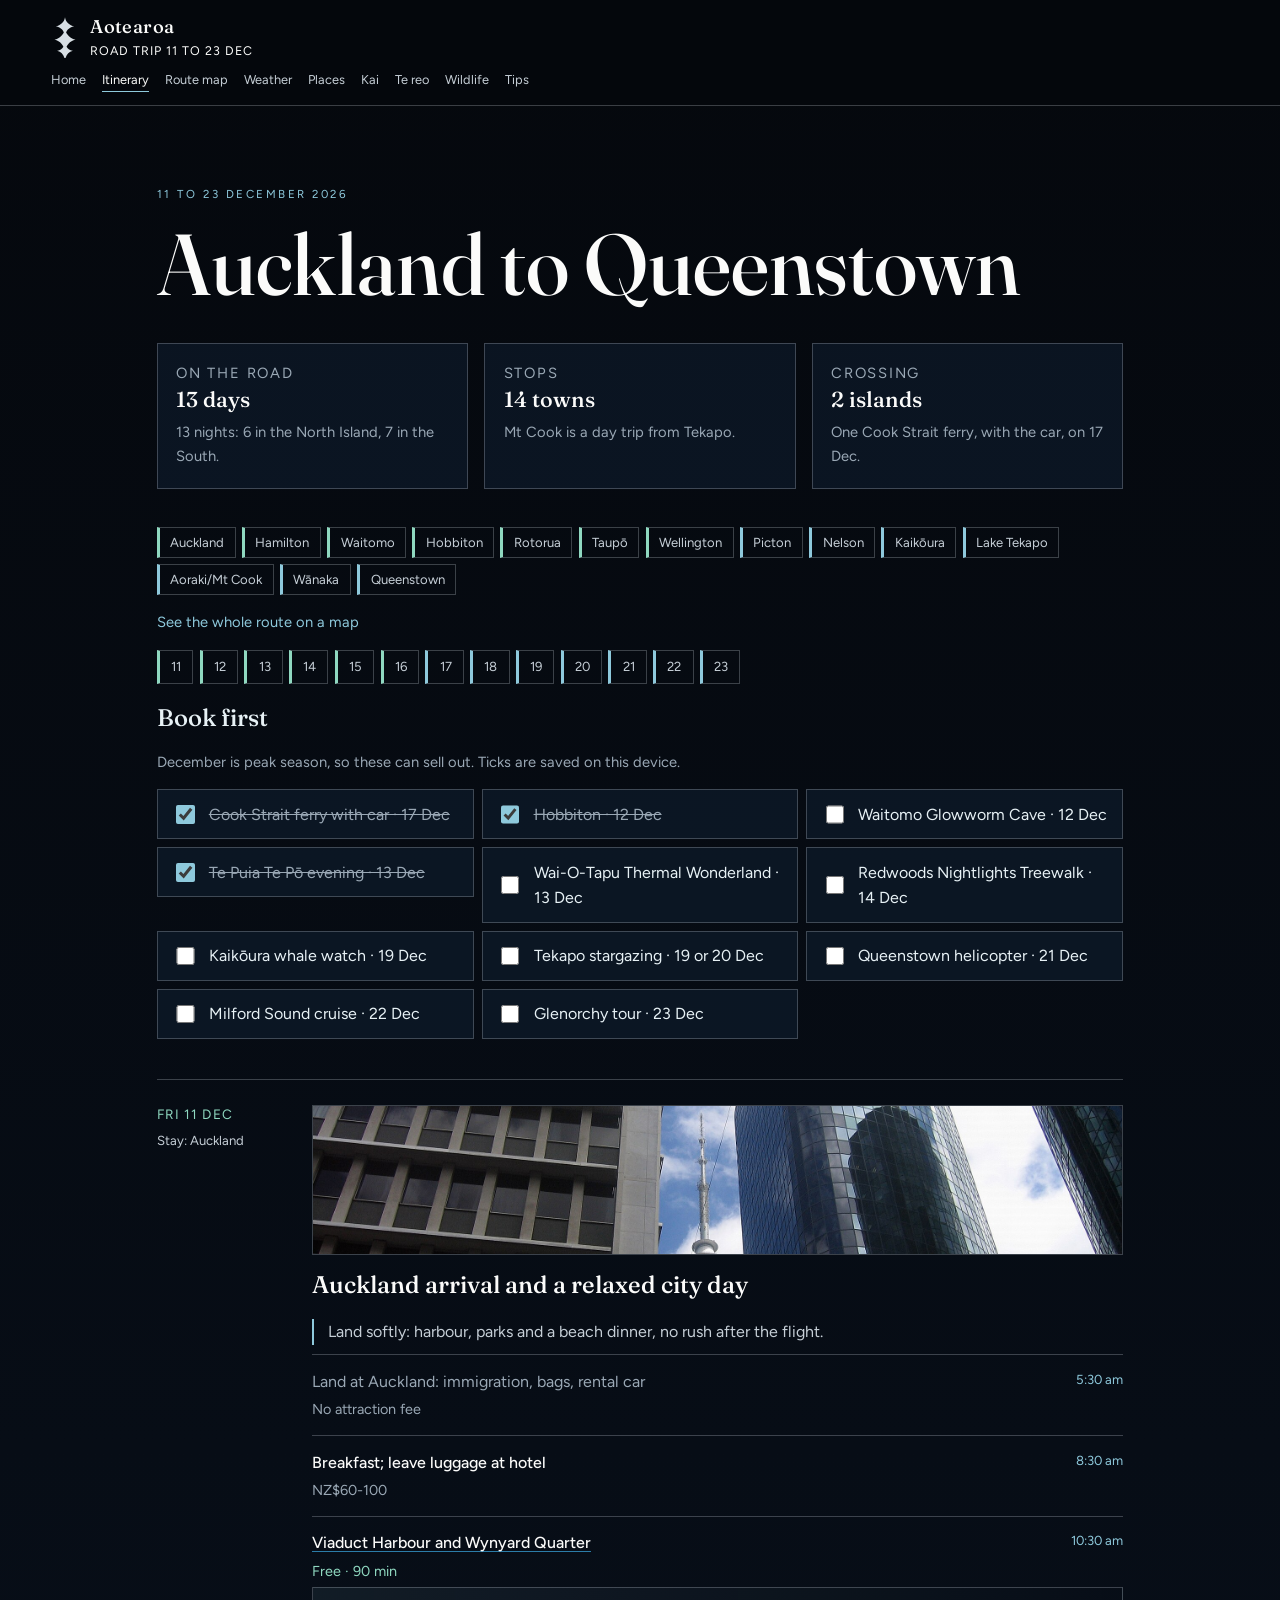
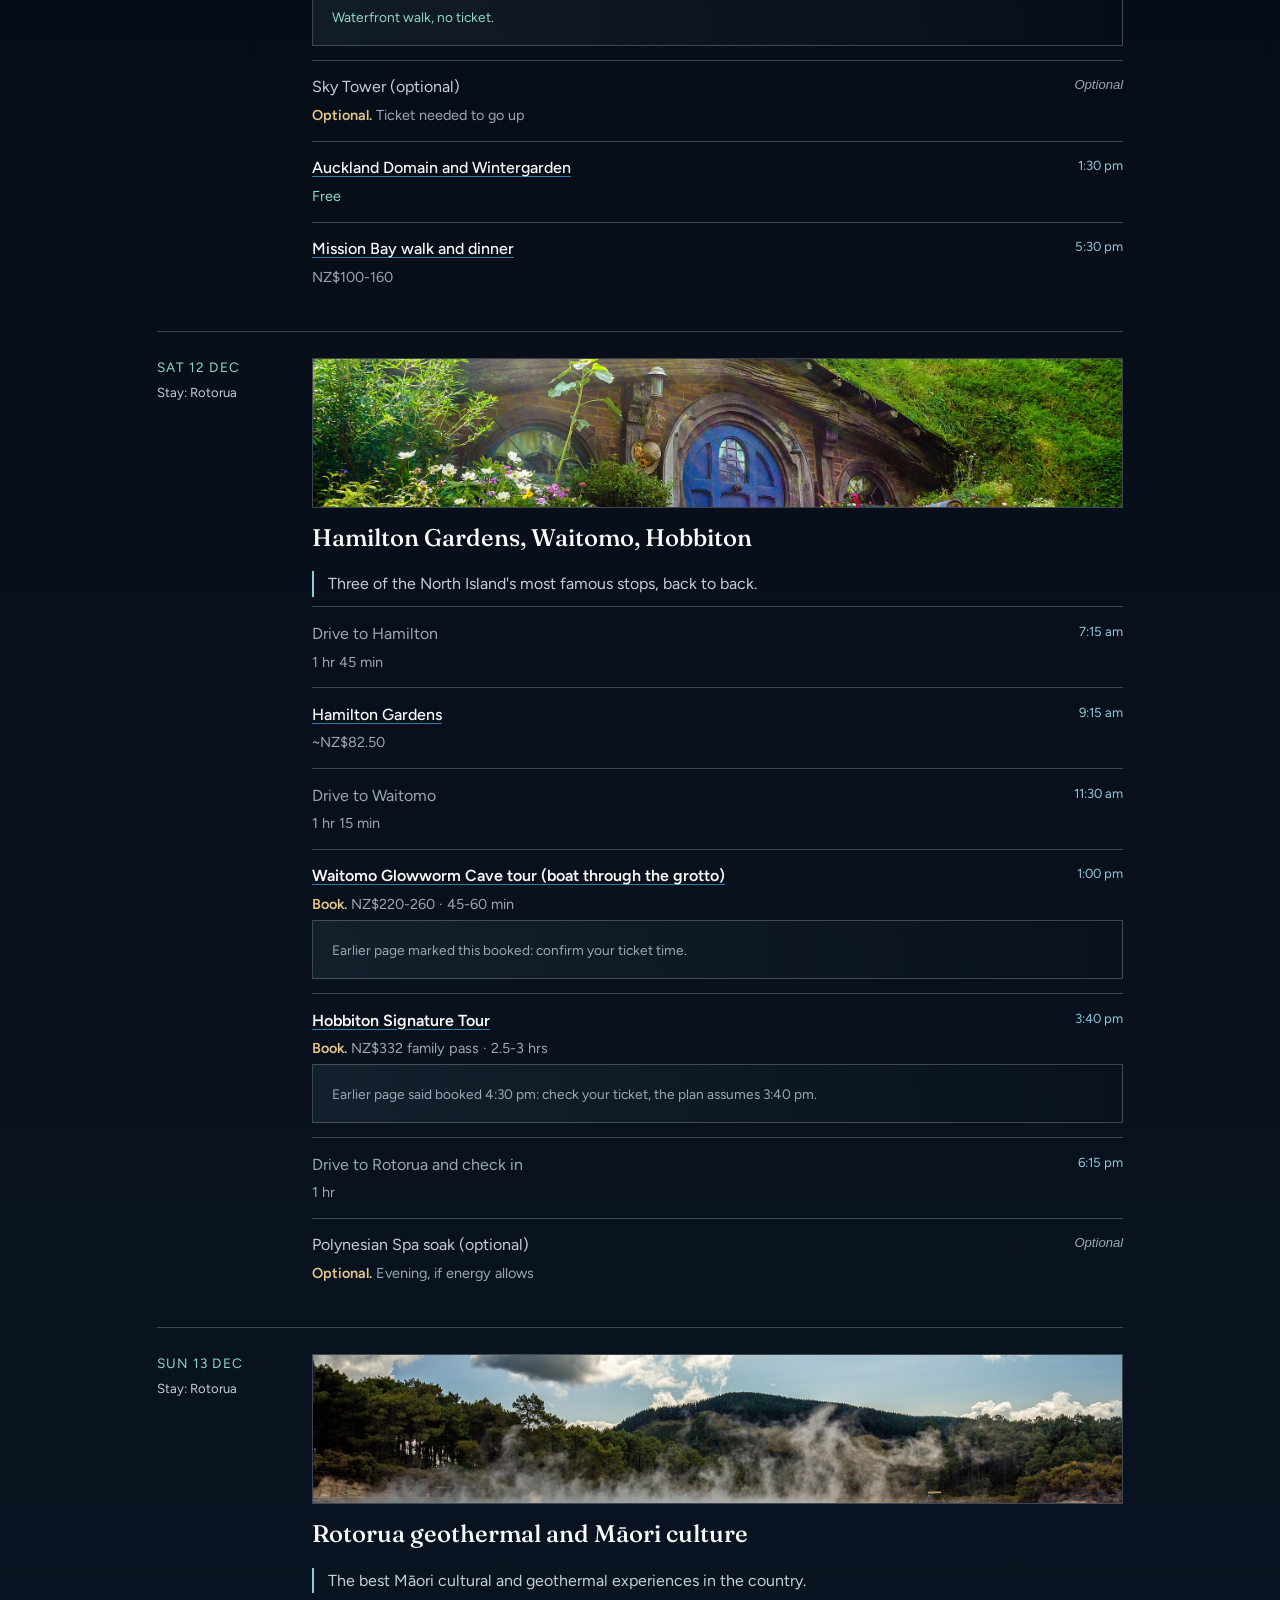
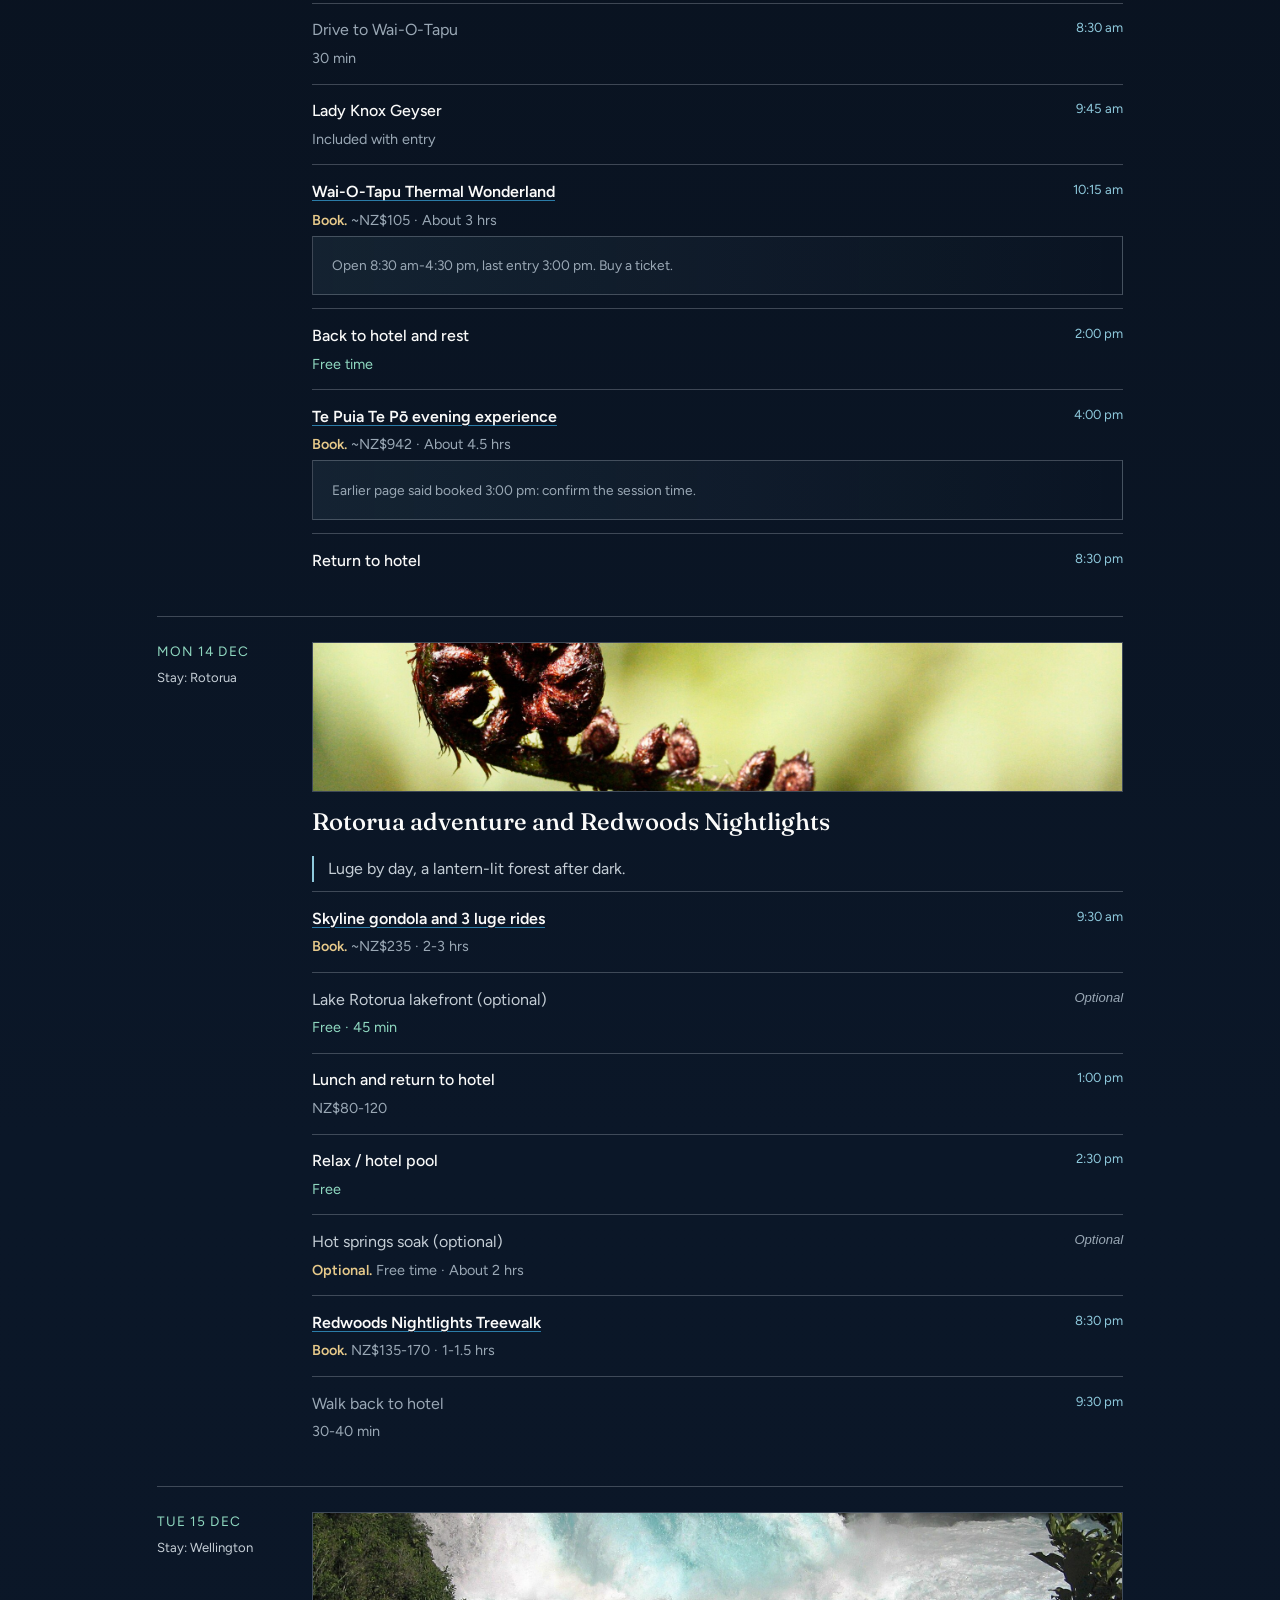
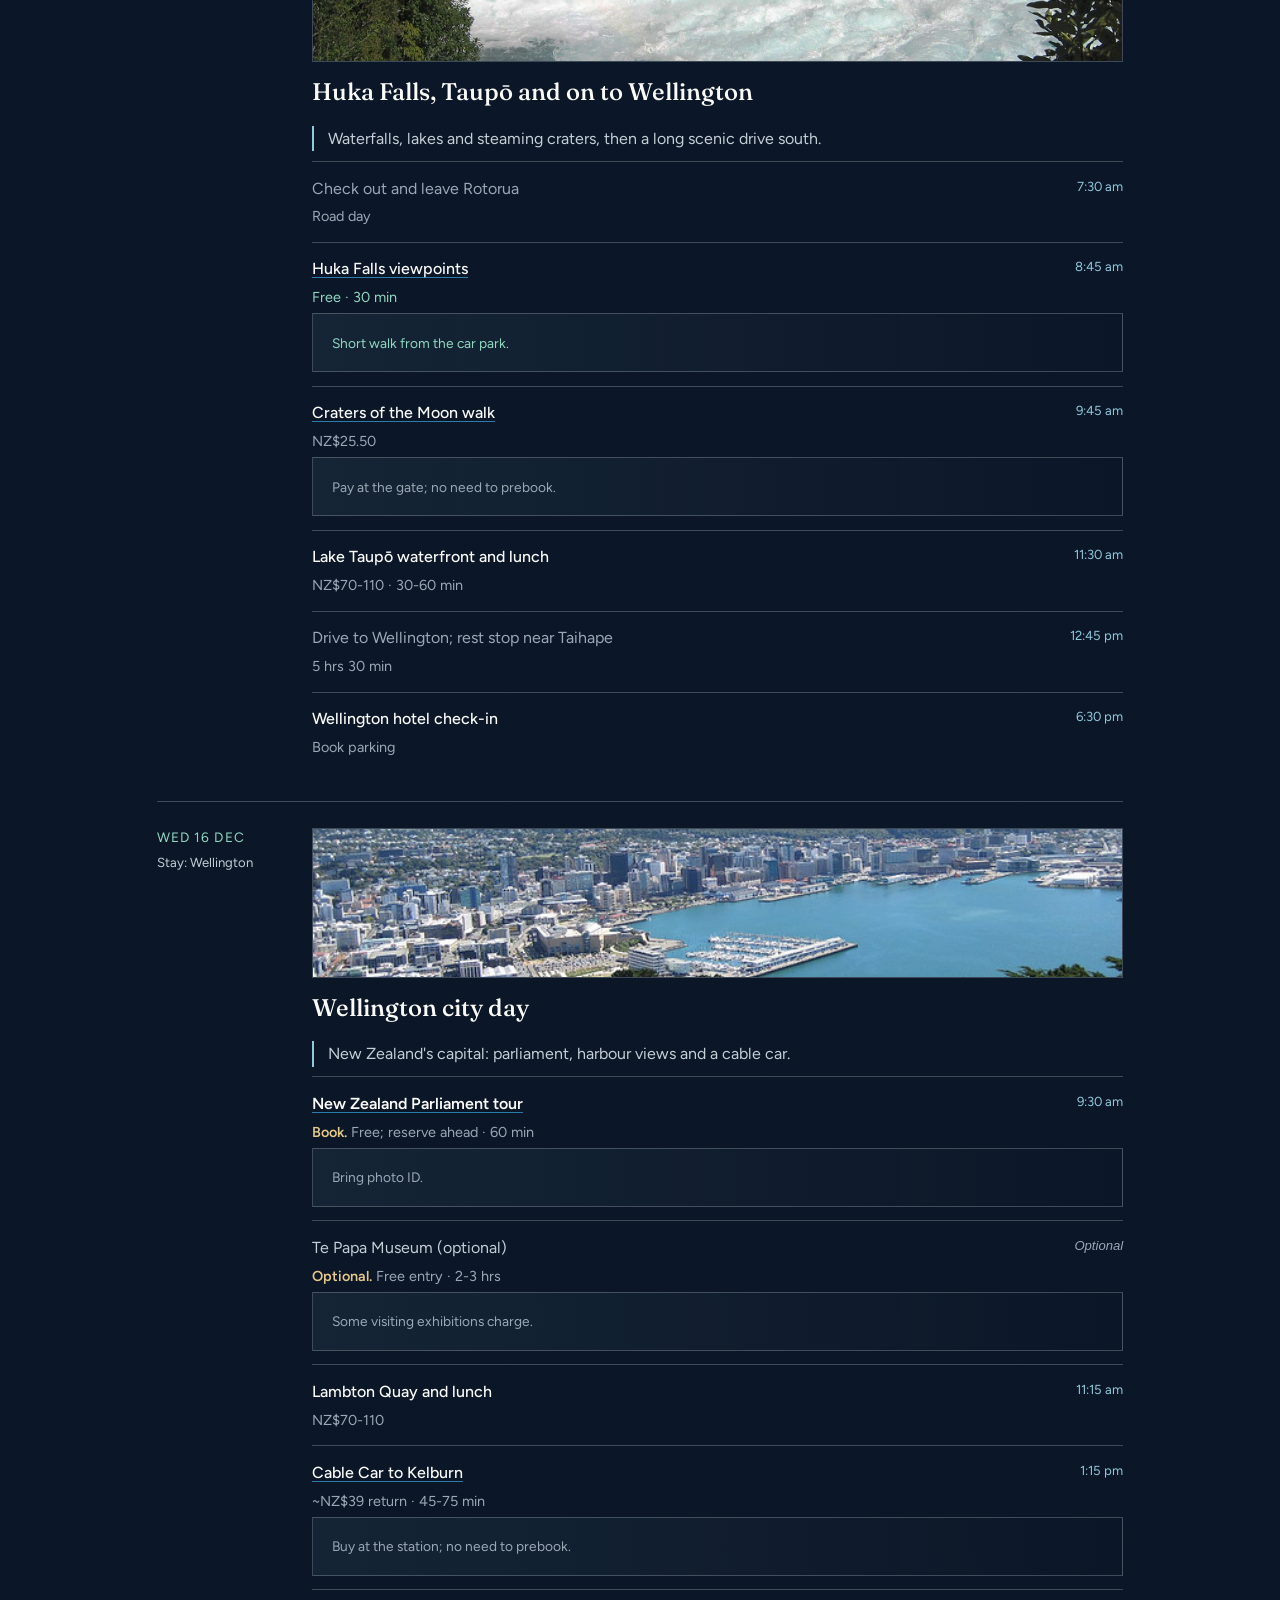
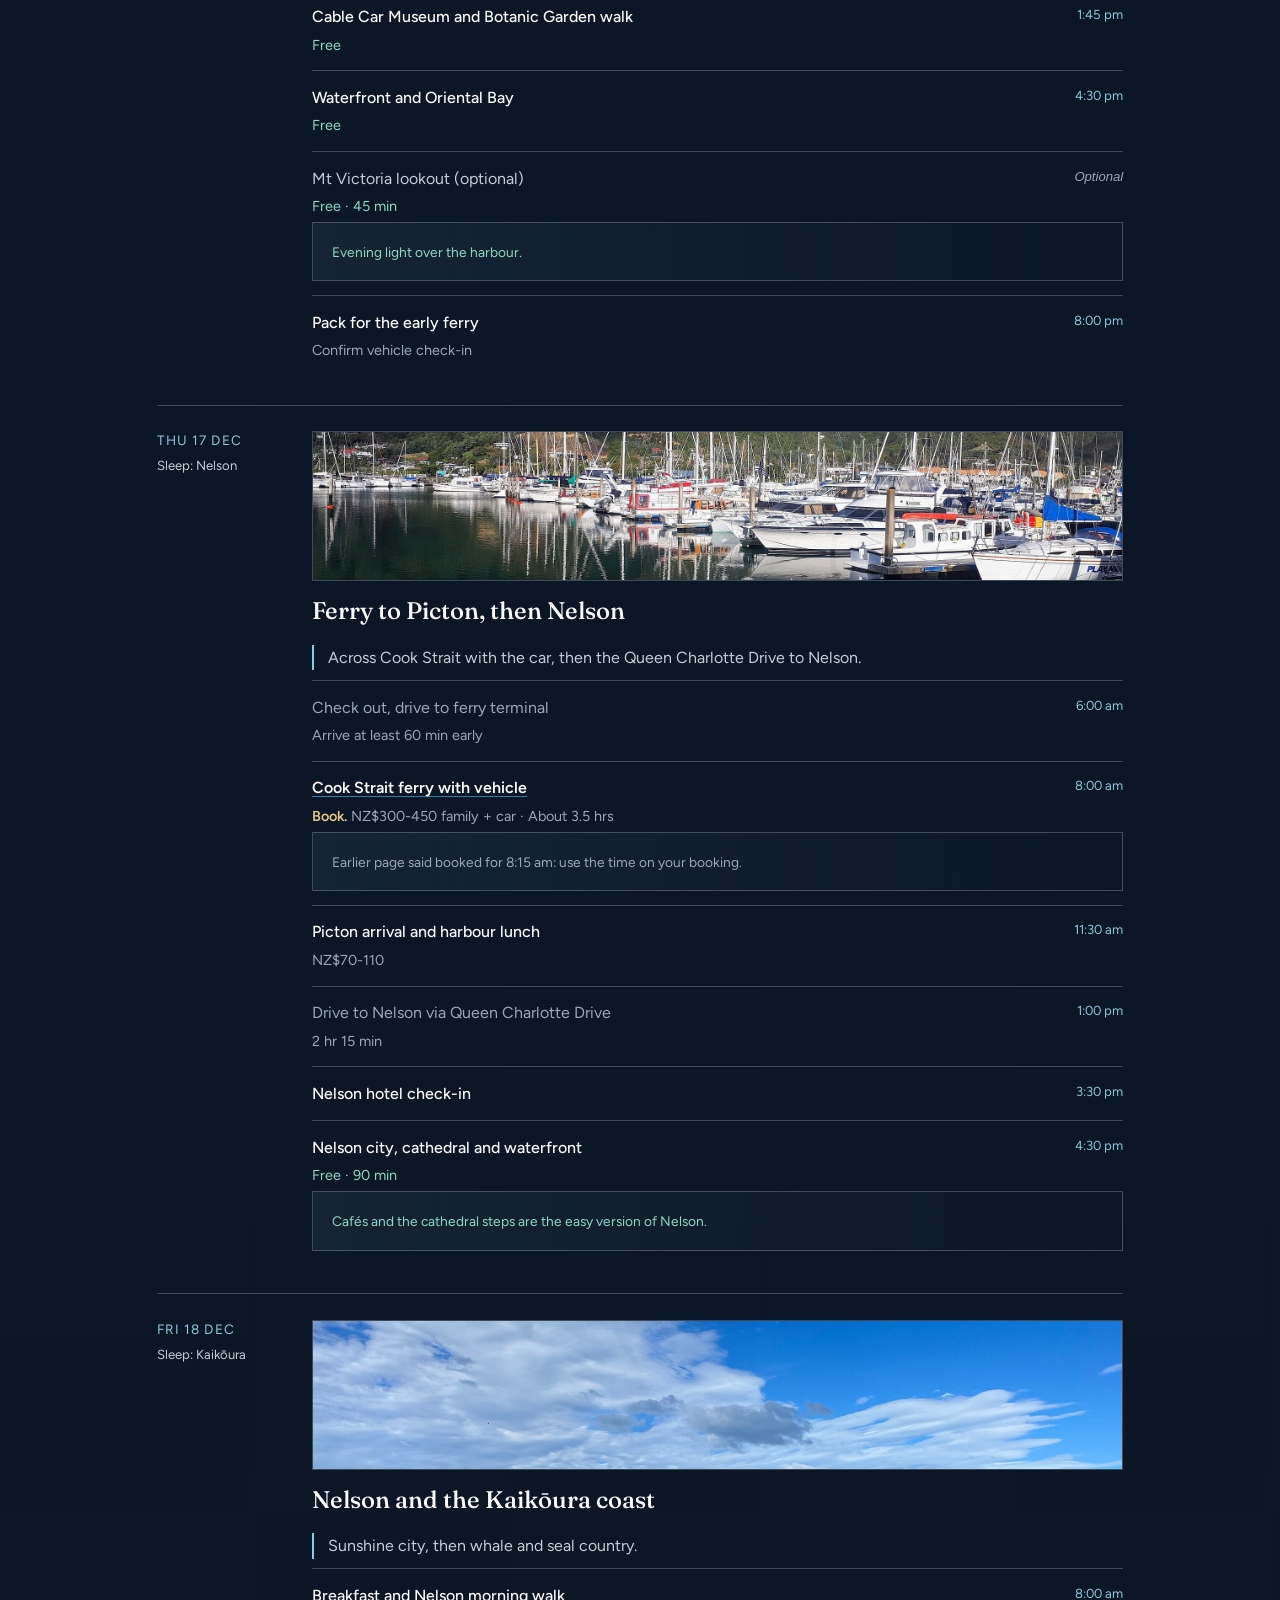
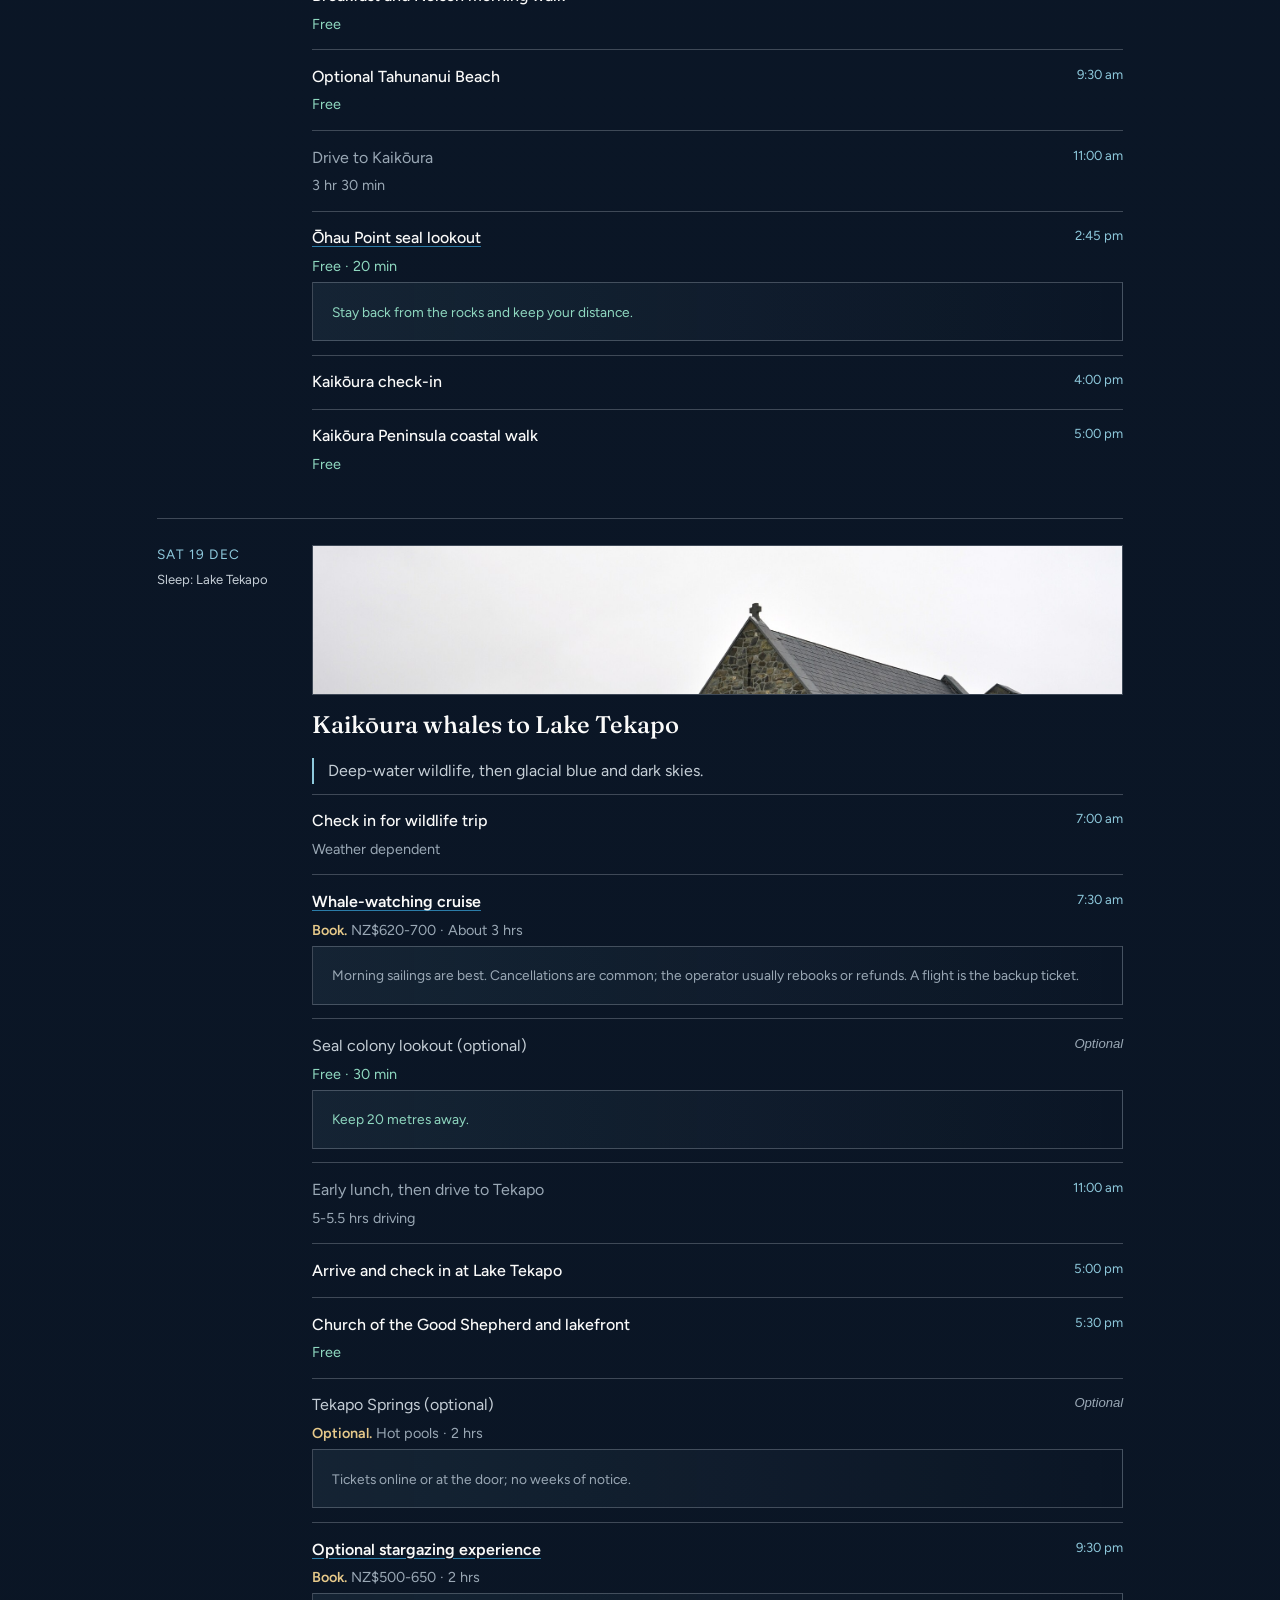
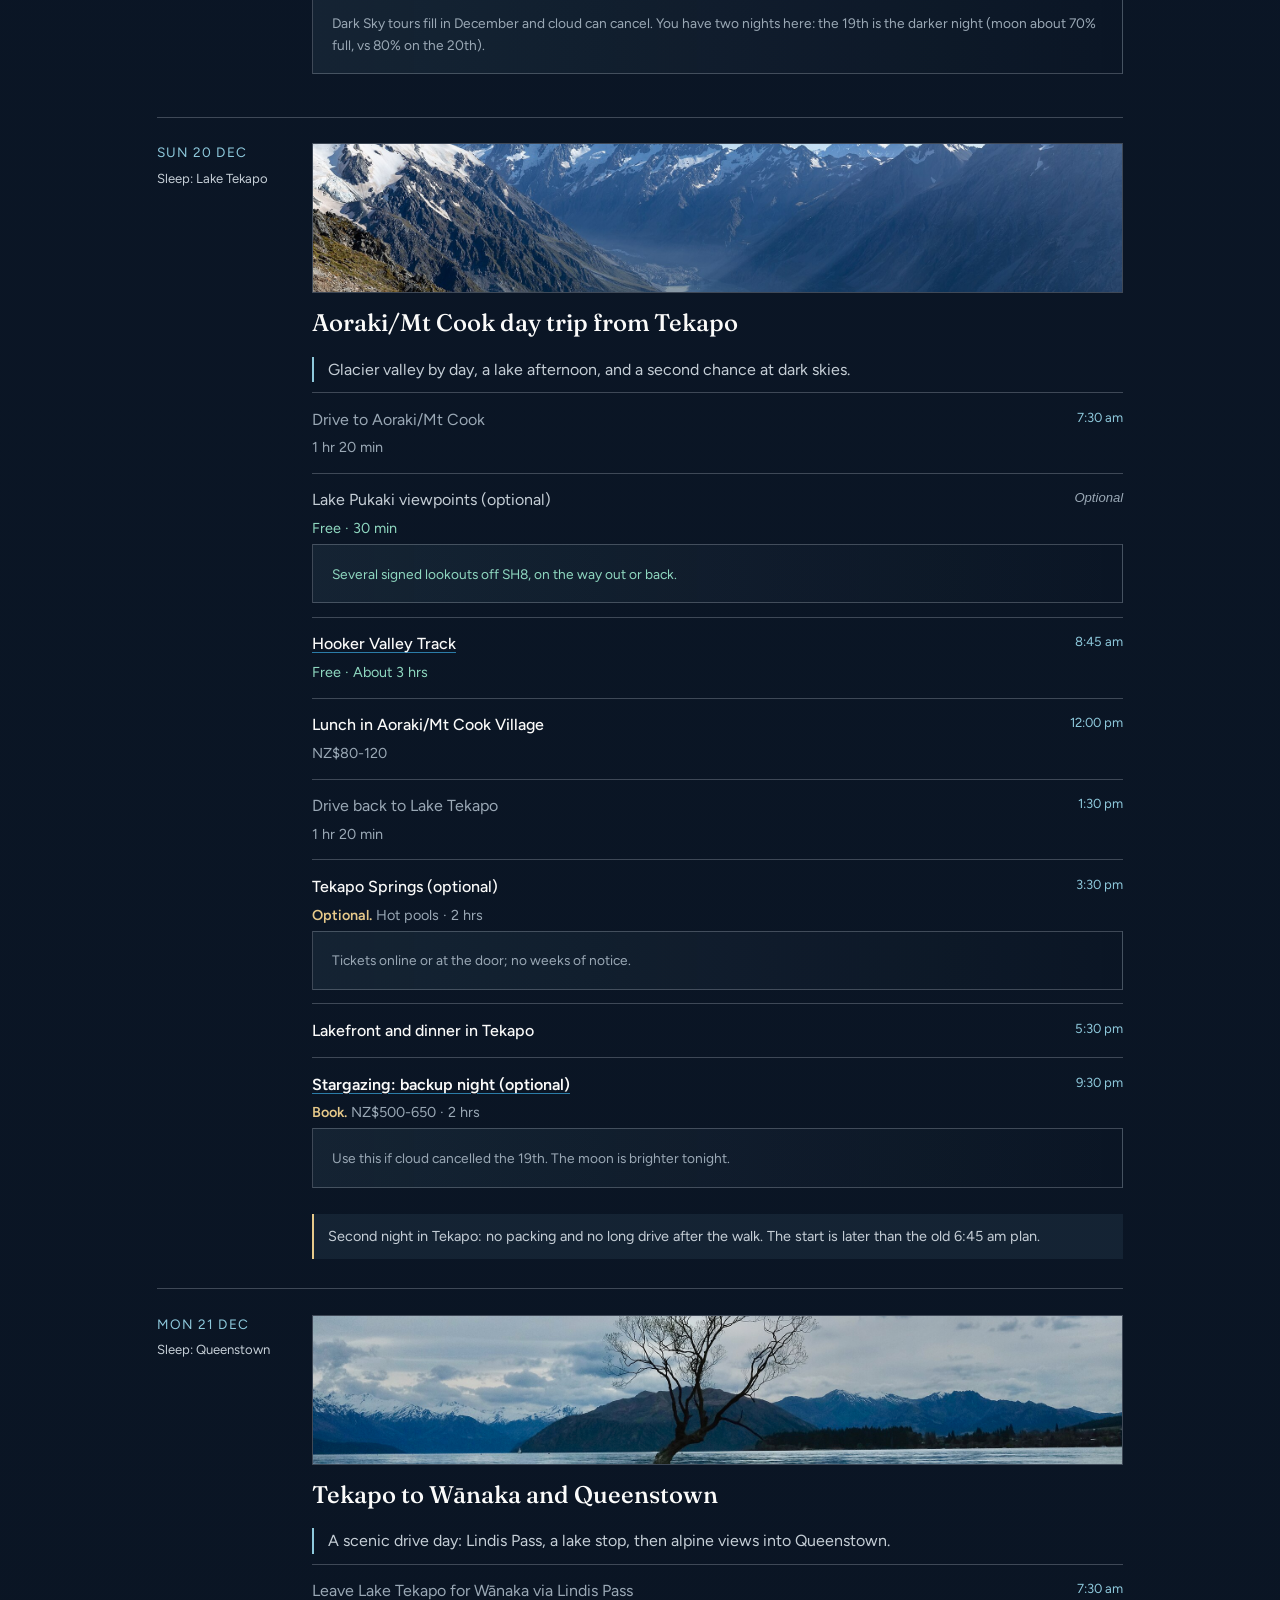
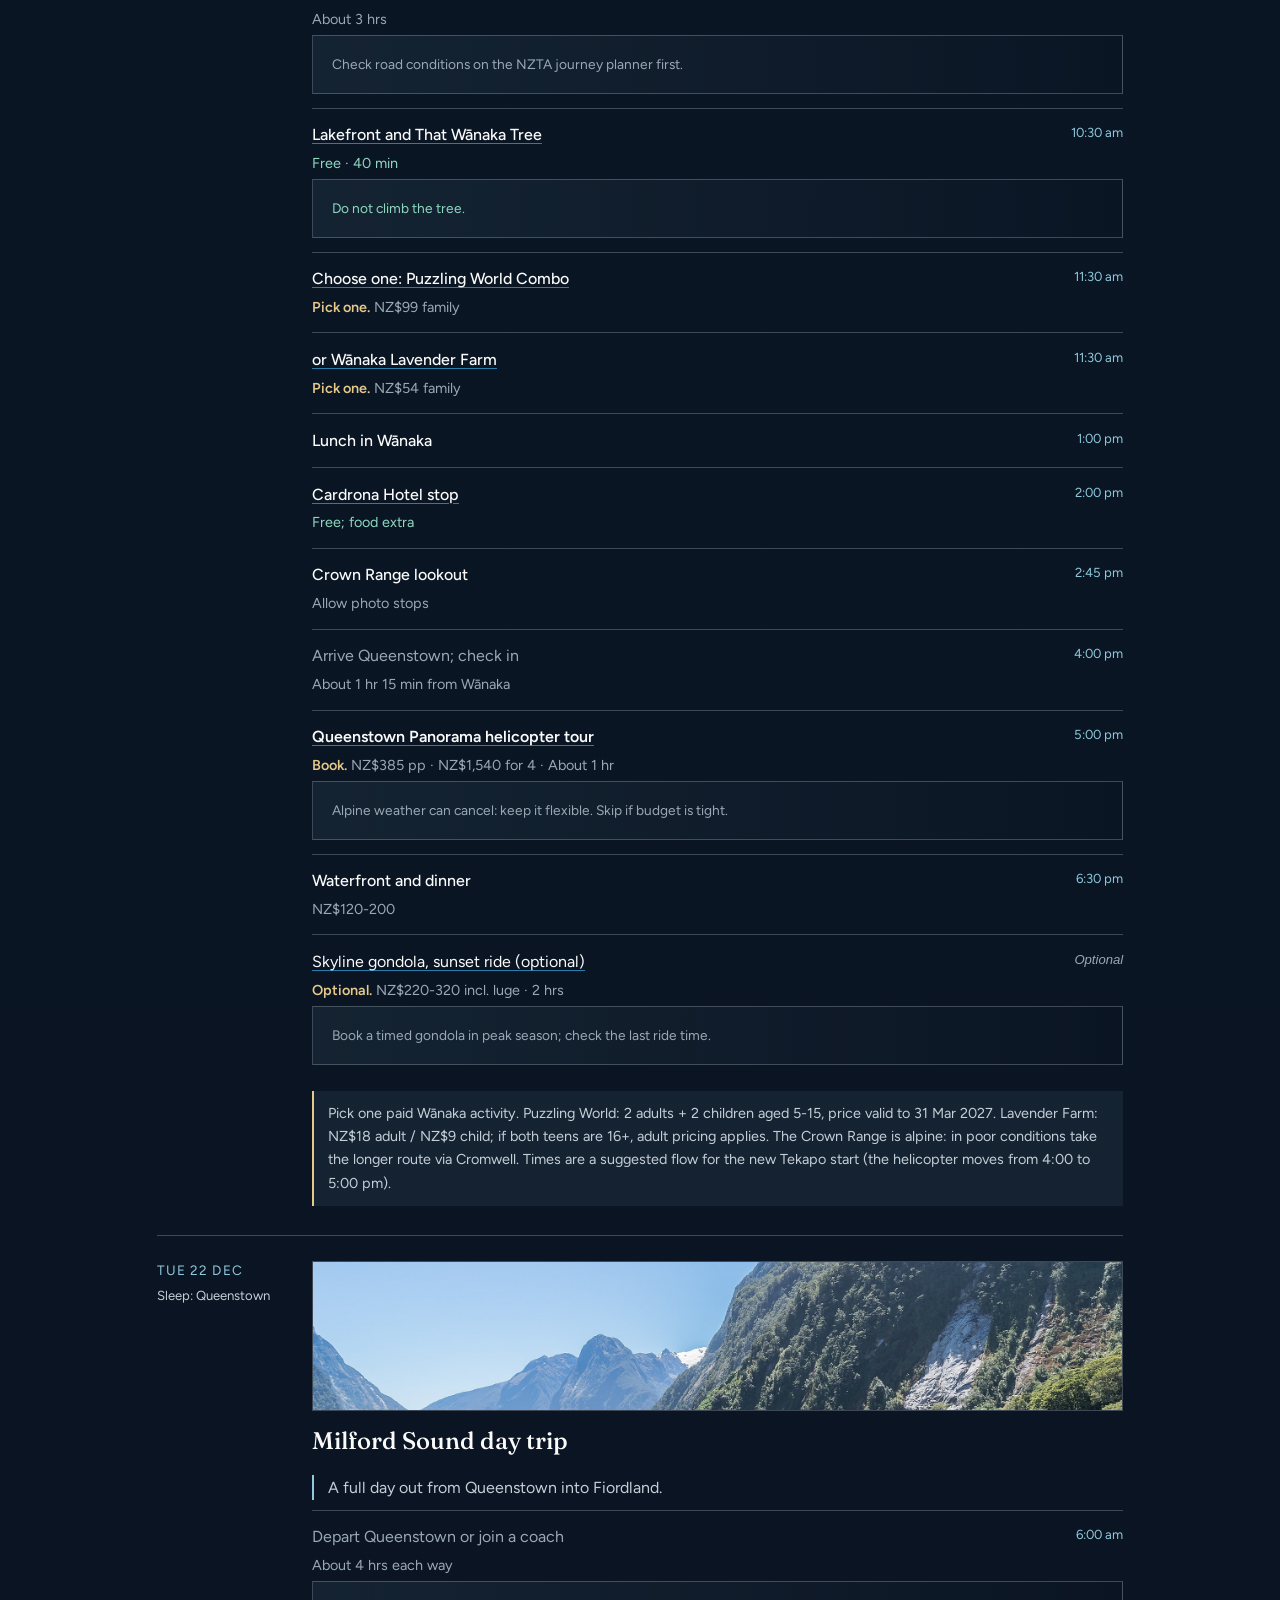
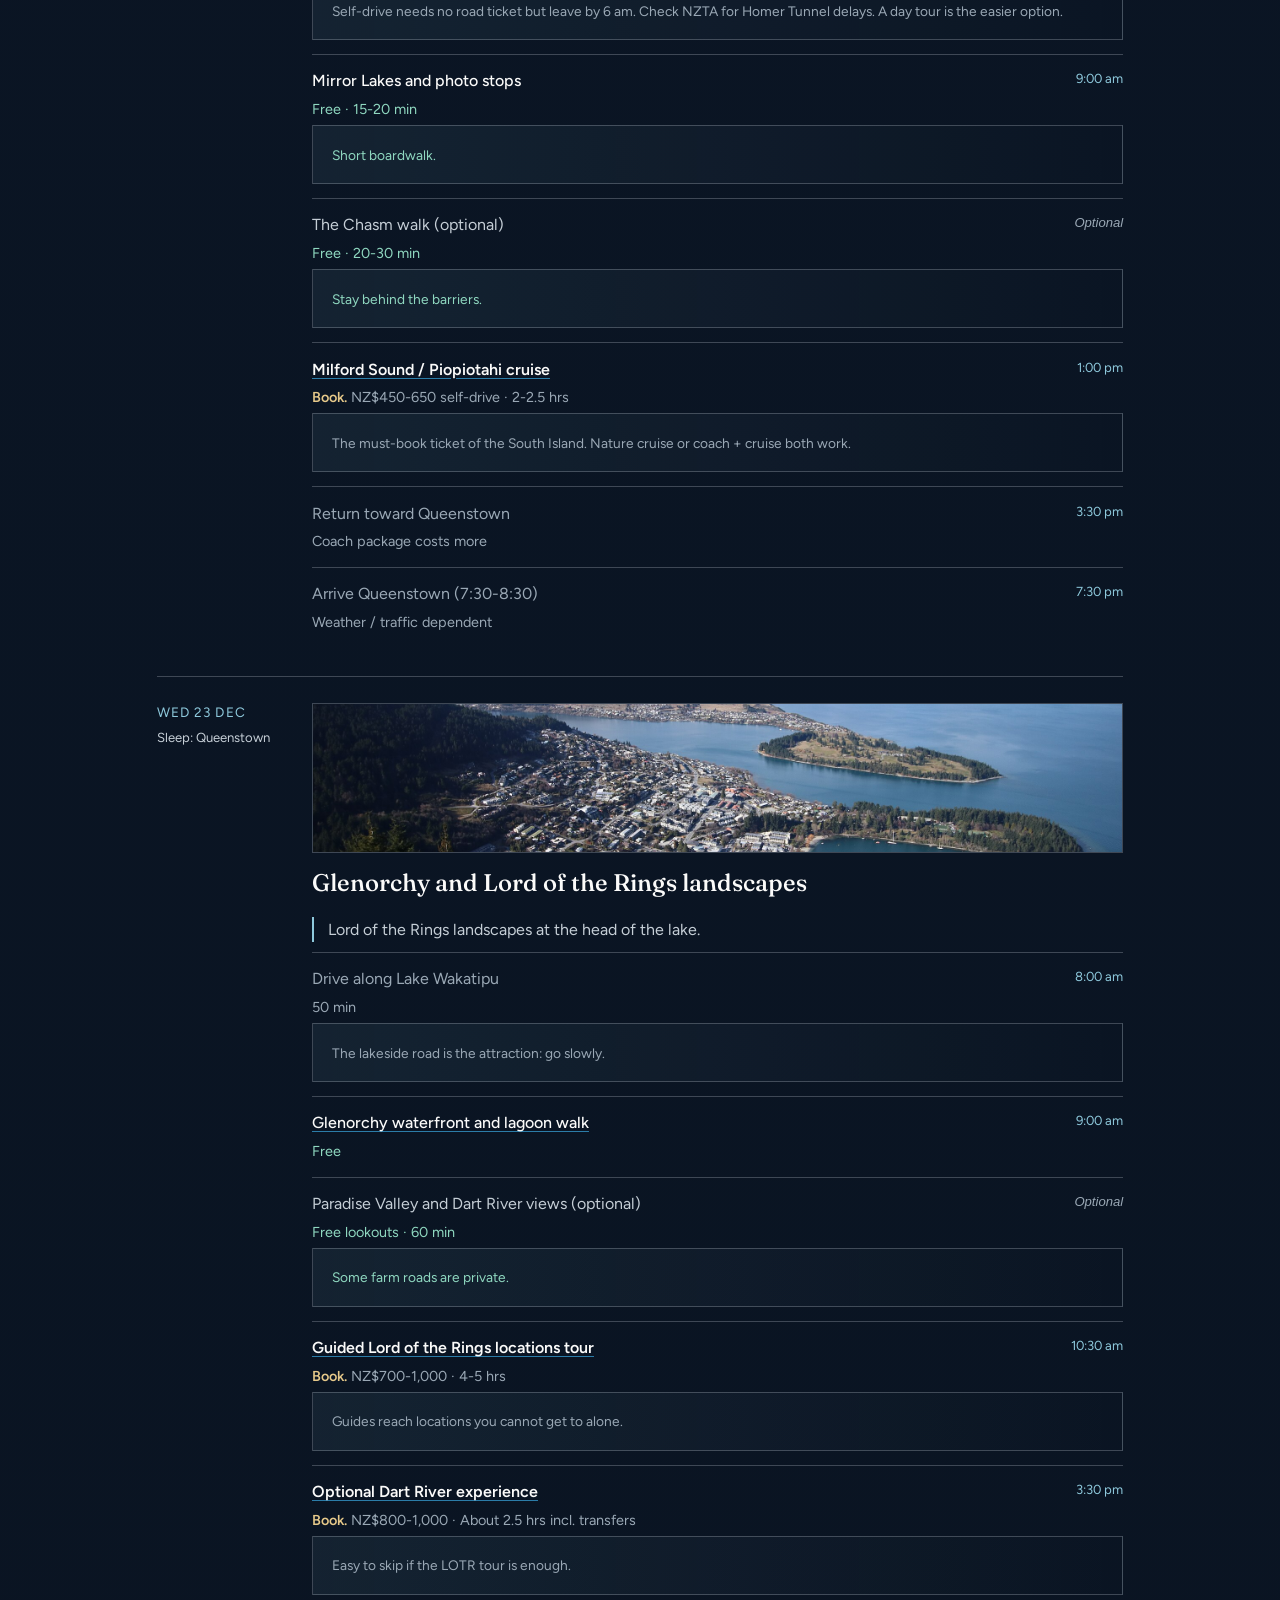
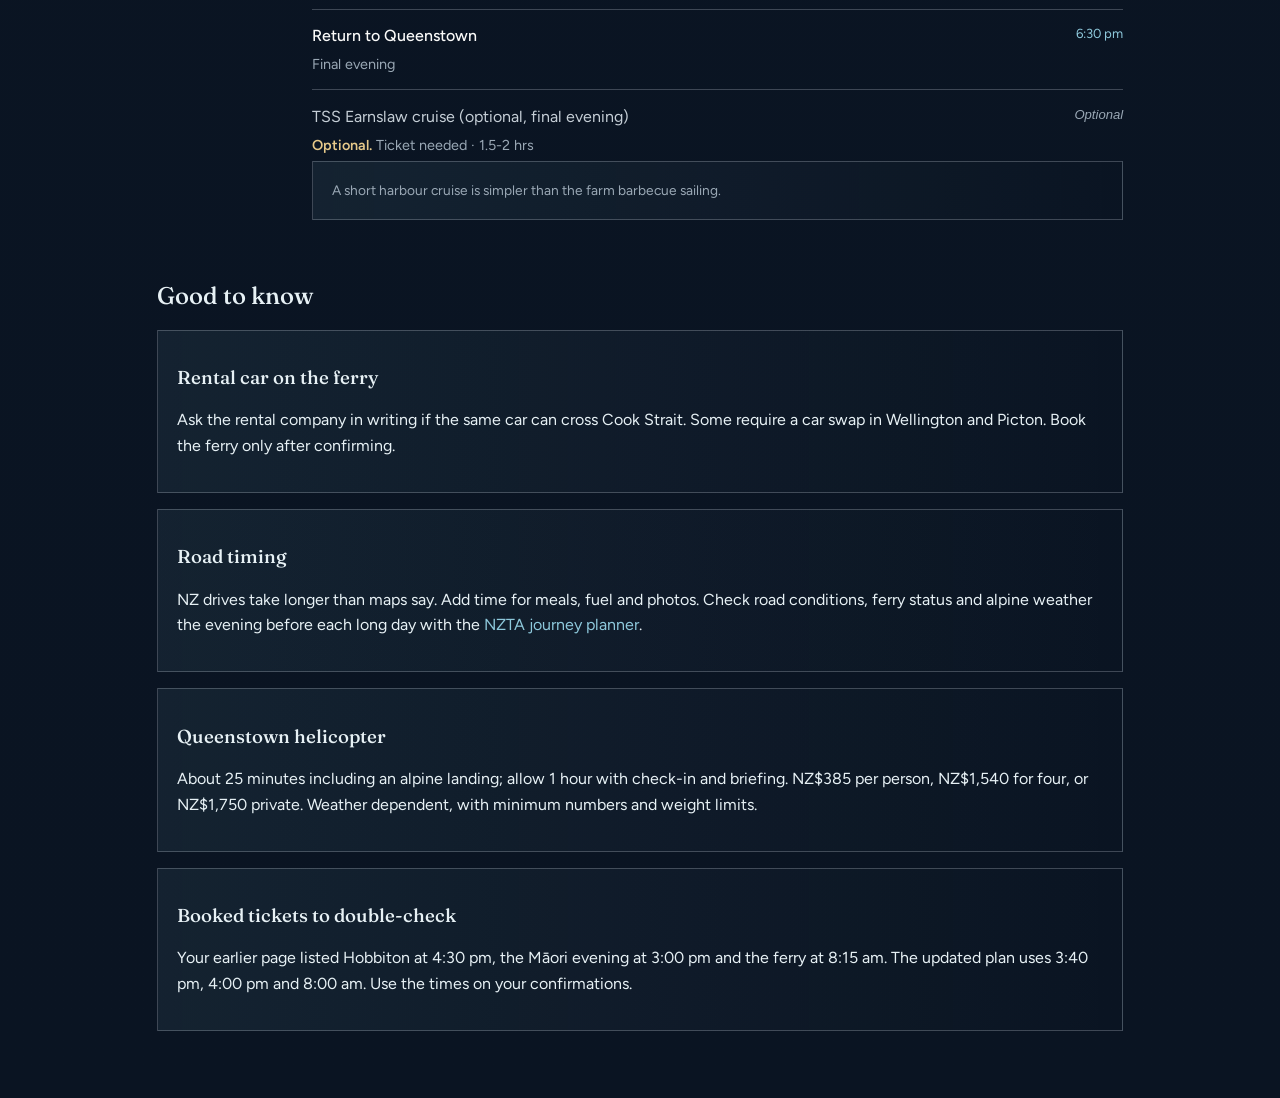
==== commit 8a491dc0: "Update itinerary.html" ====
--- a/itinerary.html
+++ b/itinerary.html
@@ -16,9 +16,7 @@
   <main id="content">
     <section class="narrow">
       <p class="kicker">11 to 23 December 2026</p>
-      <h1>Day by day</h1>
-      <p class="lede">Two adults and two teenagers, Auckland to Queenstown, with two nights in Lake Tekapo. Times and prices follow the updated plan (NZ$ family estimates, checked September 2026); durations and tips come from the earlier page. Confirm with each operator before you pay.</p>
-
+      <h1>Auckland to Queenstown</h1>
       <div class="stay-grid">
         <article class="stay"><p class="meta">On the road</p><h2>13 days</h2><p>13 nights: 6 in the North Island, 7 in the South.</p></article>
         <article class="stay"><p class="meta">Stops</p><h2>14 towns</h2><p>Mt Cook is a day trip from Tekapo.</p></article>
@@ -33,7 +31,7 @@
       <p class="muted">December is peak season, so these can sell out. Ticks are saved on this device.</p>
       <ul class="checks"><li><label><input type="checkbox" data-k="0" checked><span>Cook Strait ferry with car · 17 Dec</span></label></li><li><label><input type="checkbox" data-k="1" checked><span>Hobbiton · 12 Dec</span></label></li><li><label><input type="checkbox" data-k="2"><span>Waitomo Glowworm Cave · 12 Dec</span></label></li><li><label><input type="checkbox" data-k="3" checked><span>Te Puia Te Pō evening · 13 Dec</span></label></li><li><label><input type="checkbox" data-k="4"><span>Wai-O-Tapu Thermal Wonderland · 13 Dec</span></label></li><li><label><input type="checkbox" data-k="5"><span>Redwoods Nightlights Treewalk · 14 Dec</span></label></li><li><label><input type="checkbox" data-k="6"><span>Kaikōura whale watch · 19 Dec</span></label></li><li><label><input type="checkbox" data-k="7"><span>Tekapo stargazing · 19 or 20 Dec</span></label></li><li><label><input type="checkbox" data-k="8"><span>Queenstown helicopter · 21 Dec</span></label></li><li><label><input type="checkbox" data-k="9"><span>Milford Sound cruise · 22 Dec</span></label></li><li><label><input type="checkbox" data-k="10"><span>Glenorchy tour · 23 Dec</span></label></li></ul>
 
-      <article class="day N" id="d11"><time datetime="2026-12-11">Fri 11 Dec<span class="sleep">Sleep: Auckland</span></time><div><img class="day-img" src="images/auckland.jpg" alt="Auckland harbour" loading="lazy"><h2>Auckland arrival and a relaxed city day</h2><p class="why">Land softly: harbour, parks and a beach dinner, no rush after the flight.</p><ul class="plan"><li class="d"><span>Land at Auckland: immigration, bags, rental car</span><span class="when">5:30 am</span><span class="note">No attraction fee</span></li><li class=""><span>Breakfast; leave luggage at hotel</span><span class="when">8:30 am</span><span class="note">NZ$60-100</span></li><li class="f"><span><a href="https://www.aucklandnz.com/explore/viaduct-harbour" target="_blank" rel="noopener">Viaduct Harbour and Wynyard Quarter</a></span><span class="when">10:30 am</span><span class="note">Free · 90 min</span><span class="note tip">Waterfront walk, no ticket.</span></li><li class="o x"><span>Sky Tower (optional)</span><span class="when">Optional</span><span class="note"><strong>Optional.</strong> Ticket needed to go up</span></li><li class="f"><span><a href="https://www.aucklandcouncil.govt.nz/parks-recreation/Pages/park-details.aspx?Location=126" target="_blank" rel="noopener">Auckland Domain and Wintergarden</a></span><span class="when">1:30 pm</span><span class="note">Free</span></li><li class=""><span><a href="https://www.aucklandnz.com/explore/mission-bay" target="_blank" rel="noopener">Mission Bay walk and dinner</a></span><span class="when">5:30 pm</span><span class="note">NZ$100-160</span></li></ul></div></article><article class="day N" id="d12"><time datetime="2026-12-12">Sat 12 Dec<span class="sleep">Sleep: Rotorua</span></time><div><img class="day-img" src="images/hobbiton.jpg" alt="Hobbiton" loading="lazy"><h2>Hamilton Gardens, Waitomo, Hobbiton</h2><p class="why">Three of the North Island&#x27;s most famous stops, back to back.</p><ul class="plan"><li class="d"><span>Drive to Hamilton</span><span class="when">7:15 am</span><span class="note">1 hr 45 min</span></li><li class=""><span><a href="https://hamiltongardens.co.nz/visit/tickets/" target="_blank" rel="noopener">Hamilton Gardens</a></span><span class="when">9:15 am</span><span class="note">~NZ$82.50</span></li><li class="d"><span>Drive to Waitomo</span><span class="when">11:30 am</span><span class="note">1 hr 15 min</span></li><li class="b"><span><a href="https://www.waitomo.com/glowworms-and-caves/waitomo-glowworm-caves" target="_blank" rel="noopener">Waitomo Glowworm Cave tour (boat through the grotto)</a></span><span class="when">1:00 pm</span><span class="note"><strong>Book.</strong> NZ$220-260 · 45-60 min</span><span class="note tip">Earlier page marked this booked: confirm your ticket time.</span></li><li class="b"><span><a href="https://www.hobbitontours.com/experiences/hobbiton-movie-set-tour/" target="_blank" rel="noopener">Hobbiton Signature Tour</a></span><span class="when">3:40 pm</span><span class="note"><strong>Book.</strong> NZ$332 family pass · 2.5-3 hrs</span><span class="note tip">Earlier page said booked 4:30 pm: check your ticket, the plan assumes 3:40 pm.</span></li><li class="d"><span>Drive to Rotorua and check in</span><span class="when">6:15 pm</span><span class="note">1 hr</span></li><li class="o x"><span>Polynesian Spa soak (optional)</span><span class="when">Optional</span><span class="note"><strong>Optional.</strong> Evening, if energy allows</span></li></ul></div></article><article class="day N" id="d13"><time datetime="2026-12-13">Sun 13 Dec<span class="sleep">Sleep: Rotorua</span></time><div><img class="day-img" src="images/waiotapu.jpg" alt="Wai-O-Tapu thermal pools" loading="lazy"><h2>Rotorua geothermal and Māori culture</h2><p class="why">The best Māori cultural and geothermal experiences in the country.</p><ul class="plan"><li class="d"><span>Drive to Wai-O-Tapu</span><span class="when">8:30 am</span><span class="note">30 min</span></li><li class=""><span>Lady Knox Geyser</span><span class="when">9:45 am</span><span class="note">Included with entry</span></li><li class="b"><span><a href="https://www.waiotapu.co.nz/book-online/" target="_blank" rel="noopener">Wai-O-Tapu Thermal Wonderland</a></span><span class="when">10:15 am</span><span class="note"><strong>Book.</strong> ~NZ$105 · About 3 hrs</span><span class="note tip">Open 8:30 am-4:30 pm, last entry 3:00 pm. Buy a ticket.</span></li><li class="f"><span>Back to hotel and rest</span><span class="when">2:00 pm</span><span class="note">Free time</span></li><li class="b"><span><a href="https://www.tepuia.com/experiences/te-po-indigenous-evening-experience/" target="_blank" rel="noopener">Te Puia Te Pō evening experience</a></span><span class="when">4:00 pm</span><span class="note"><strong>Book.</strong> ~NZ$942 · About 4.5 hrs</span><span class="note tip">Earlier page said booked 3:00 pm: confirm the session time.</span></li><li class=""><span>Return to hotel</span><span class="when">8:30 pm</span></li></ul></div></article><article class="day N" id="d14"><time datetime="2026-12-14">Mon 14 Dec<span class="sleep">Sleep: Rotorua</span></time><div><img class="day-img" src="images/fern.jpg" alt="Silver fern" loading="lazy"><h2>Rotorua adventure and Redwoods Nightlights</h2><p class="why">Luge by day, a lantern-lit forest after dark.</p><ul class="plan"><li class="b"><span><a href="https://www.skyline.co.nz/en/rotorua/things-to-do/luge-rotorua/" target="_blank" rel="noopener">Skyline gondola and 3 luge rides</a></span><span class="when">9:30 am</span><span class="note"><strong>Book.</strong> ~NZ$235 · 2-3 hrs</span></li><li class="f x"><span>Lake Rotorua lakefront (optional)</span><span class="when">Optional</span><span class="note">Free · 45 min</span></li><li class=""><span>Lunch and return to hotel</span><span class="when">1:00 pm</span><span class="note">NZ$80-120</span></li><li class="f"><span>Relax / hotel pool</span><span class="when">2:30 pm</span><span class="note">Free</span></li><li class="o x"><span>Hot springs soak (optional)</span><span class="when">Optional</span><span class="note"><strong>Optional.</strong> Free time · About 2 hrs</span></li><li class="b"><span><a href="https://www.treewalk.co.nz/nightlights/" target="_blank" rel="noopener">Redwoods Nightlights Treewalk</a></span><span class="when">8:30 pm</span><span class="note"><strong>Book.</strong> NZ$135-170 · 1-1.5 hrs</span></li><li class="d"><span>Walk back to hotel</span><span class="when">9:30 pm</span><span class="note">30-40 min</span></li></ul></div></article><article class="day N" id="d15"><time datetime="2026-12-15">Tue 15 Dec<span class="sleep">Sleep: Wellington</span></time><div><img class="day-img" src="images/huka.jpg" alt="Huka Falls" loading="lazy"><h2>Huka Falls, Taupō and on to Wellington</h2><p class="why">Waterfalls, lakes and steaming craters, then a long scenic drive south.</p><ul class="plan"><li class="d"><span>Check out and leave Rotorua</span><span class="when">7:30 am</span><span class="note">Road day</span></li><li class="f"><span><a href="https://www.lovetaupo.com/en/discover/our-stories/huka-falls/" target="_blank" rel="noopener">Huka Falls viewpoints</a></span><span class="when">8:45 am</span><span class="note">Free · 30 min</span><span class="note tip">Short walk from the car park.</span></li><li class=""><span><a href="https://www.cratersofthemoon.co.nz/" target="_blank" rel="noopener">Craters of the Moon walk</a></span><span class="when">9:45 am</span><span class="note">NZ$25.50</span><span class="note tip">Pay at the gate; no need to prebook.</span></li><li class=""><span>Lake Taupō waterfront and lunch</span><span class="when">11:30 am</span><span class="note">NZ$70-110 · 30-60 min</span></li><li class="d"><span>Drive to Wellington; rest stop near Taihape</span><span class="when">12:45 pm</span><span class="note">5 hrs 30 min</span></li><li class=""><span>Wellington hotel check-in</span><span class="when">6:30 pm</span><span class="note">Book parking</span></li></ul></div></article><article class="day N" id="d16"><time datetime="2026-12-16">Wed 16 Dec<span class="sleep">Sleep: Wellington</span></time><div><img class="day-img" src="images/wellington.jpg" alt="Wellington" loading="lazy"><h2>Wellington city day</h2><p class="why">New Zealand&#x27;s capital: parliament, harbour views and a cable car.</p><ul class="plan"><li class="b"><span><a href="https://www.parliament.nz/en/visit-and-learn/visit/guided-tours/" target="_blank" rel="noopener">New Zealand Parliament tour</a></span><span class="when">9:30 am</span><span class="note"><strong>Book.</strong> Free; reserve ahead · 60 min</span><span class="note tip">Bring photo ID.</span></li><li class="o x"><span>Te Papa Museum (optional)</span><span class="when">Optional</span><span class="note"><strong>Optional.</strong> Free entry · 2-3 hrs</span><span class="note tip">Some visiting exhibitions charge.</span></li><li class=""><span>Lambton Quay and lunch</span><span class="when">11:15 am</span><span class="note">NZ$70-110</span></li><li class=""><span><a href="https://www.wellingtoncablecar.co.nz/tickets" target="_blank" rel="noopener">Cable Car to Kelburn</a></span><span class="when">1:15 pm</span><span class="note">~NZ$39 return · 45-75 min</span><span class="note tip">Buy at the station; no need to prebook.</span></li><li class="f"><span>Cable Car Museum and Botanic Garden walk</span><span class="when">1:45 pm</span><span class="note">Free</span></li><li class="f"><span>Waterfront and Oriental Bay</span><span class="when">4:30 pm</span><span class="note">Free</span></li><li class="f x"><span>Mt Victoria lookout (optional)</span><span class="when">Optional</span><span class="note">Free · 45 min</span><span class="note tip">Evening light over the harbour.</span></li><li class=""><span>Pack for the early ferry</span><span class="when">8:00 pm</span><span class="note">Confirm vehicle check-in</span></li></ul></div></article><article class="day S" id="d17"><time datetime="2026-12-17">Thu 17 Dec<span class="sleep">Sleep: Nelson</span></time><div><img class="day-img" src="images/picton.jpg" alt="Marlborough Sounds near Picton" loading="lazy"><h2>Ferry to Picton, then Nelson</h2><p class="why">Across Cook Strait with the car, then the Queen Charlotte Drive to Nelson.</p><ul class="plan"><li class="d"><span>Check out, drive to ferry terminal</span><span class="when">6:00 am</span><span class="note">Arrive at least 60 min early</span></li><li class="b"><span><a href="https://www.interislander.co.nz/book" target="_blank" rel="noopener">Cook Strait ferry with vehicle</a></span><span class="when">8:00 am</span><span class="note"><strong>Book.</strong> NZ$300-450 family + car · About 3.5 hrs</span><span class="note tip">Earlier page said booked for 8:15 am: use the time on your booking.</span></li><li class=""><span>Picton arrival and harbour lunch</span><span class="when">11:30 am</span><span class="note">NZ$70-110</span></li><li class="d"><span>Drive to Nelson via Queen Charlotte Drive</span><span class="when">1:00 pm</span><span class="note">2 hr 15 min</span></li><li class=""><span>Nelson hotel check-in</span><span class="when">3:30 pm</span></li><li class="f"><span>Nelson city, cathedral and waterfront</span><span class="when">4:30 pm</span><span class="note">Free · 90 min</span><span class="note tip">Cafés and the cathedral steps are the easy version of Nelson.</span></li></ul></div></article><article class="day S" id="d18"><time datetime="2026-12-18">Fri 18 Dec<span class="sleep">Sleep: Kaikōura</span></time><div><img class="day-img" src="images/kaikoura.jpg" alt="Kaikōura coast" loading="lazy"><h2>Nelson and the Kaikōura coast</h2><p class="why">Sunshine city, then whale and seal country.</p><ul class="plan"><li class="f"><span>Breakfast and Nelson morning walk</span><span class="when">8:00 am</span><span class="note">Free</span></li><li class="f"><span>Optional Tahunanui Beach</span><span class="when">9:30 am</span><span class="note">Free</span></li><li class="d"><span>Drive to Kaikōura</span><span class="when">11:00 am</span><span class="note">3 hr 30 min</span></li><li class="f"><span><a href="https://www.doc.govt.nz/parks-and-recreation/places-to-go/marlborough/places/ka-whata-tu-o-rakihouia-clarence/things-to-do/ohau-point-viewpoint/" target="_blank" rel="noopener">Ōhau Point seal lookout</a></span><span class="when">2:45 pm</span><span class="note">Free · 20 min</span><span class="note tip">Stay back from the rocks and keep your distance.</span></li><li class=""><span>Kaikōura check-in</span><span class="when">4:00 pm</span></li><li class="f"><span>Kaikōura Peninsula coastal walk</span><span class="when">5:00 pm</span><span class="note">Free</span></li></ul></div></article><article class="day S" id="d19"><time datetime="2026-12-19">Sat 19 Dec<span class="sleep">Sleep: Lake Tekapo</span></time><div><img class="day-img" src="images/tekapo.jpg" alt="Lake Tekapo" loading="lazy"><h2>Kaikōura whales to Lake Tekapo</h2><p class="why">Deep-water wildlife, then glacial blue and dark skies.</p><ul class="plan"><li class=""><span>Check in for wildlife trip</span><span class="when">7:00 am</span><span class="note">Weather dependent</span></li><li class="b"><span><a href="https://whalewatch.co.nz/" target="_blank" rel="noopener">Whale-watching cruise</a></span><span class="when">7:30 am</span><span class="note"><strong>Book.</strong> NZ$620-700 · About 3 hrs</span><span class="note tip">Morning sailings are best. Cancellations are common; the operator usually rebooks or refunds. A flight is the backup ticket.</span></li><li class="f x"><span>Seal colony lookout (optional)</span><span class="when">Optional</span><span class="note">Free · 30 min</span><span class="note tip">Keep 20 metres away.</span></li><li class="d"><span>Early lunch, then drive to Tekapo</span><span class="when">11:00 am</span><span class="note">5-5.5 hrs driving</span></li><li class=""><span>Arrive and check in at Lake Tekapo</span><span class="when">5:00 pm</span></li><li class="f"><span>Church of the Good Shepherd and lakefront</span><span class="when">5:30 pm</span><span class="note">Free</span></li><li class="o x"><span>Tekapo Springs (optional)</span><span class="when">Optional</span><span class="note"><strong>Optional.</strong> Hot pools · 2 hrs</span><span class="note tip">Tickets online or at the door; no weeks of notice.</span></li><li class="b"><span><a href="https://www.darkskyproject.co.nz/" target="_blank" rel="noopener">Optional stargazing experience</a></span><span class="when">9:30 pm</span><span class="note"><strong>Book.</strong> NZ$500-650 · 2 hrs</span><span class="note tip">Dark Sky tours fill in December and cloud can cancel. You have two nights here: the 19th is the darker night (moon about 70% full, vs 80% on the 20th).</span></li></ul></div></article><article class="day S" id="d20"><time datetime="2026-12-20">Sun 20 Dec<span class="sleep">Sleep: Lake Tekapo</span></time><div><img class="day-img" src="images/mt-cook.jpg" alt="Aoraki/Mt Cook" loading="lazy"><h2>Aoraki/Mt Cook day trip from Tekapo</h2><p class="why">Glacier valley by day, a lake afternoon, and a second chance at dark skies.</p><ul class="plan"><li class="d"><span>Drive to Aoraki/Mt Cook</span><span class="when">7:30 am</span><span class="note">1 hr 20 min</span></li><li class="f x"><span>Lake Pukaki viewpoints (optional)</span><span class="when">Optional</span><span class="note">Free · 30 min</span><span class="note tip">Several signed lookouts off SH8, on the way out or back.</span></li><li class="f"><span><a href="https://www.doc.govt.nz/hooker-valley-track" target="_blank" rel="noopener">Hooker Valley Track</a></span><span class="when">8:45 am</span><span class="note">Free · About 3 hrs</span></li><li class=""><span>Lunch in Aoraki/Mt Cook Village</span><span class="when">12:00 pm</span><span class="note">NZ$80-120</span></li><li class="d"><span>Drive back to Lake Tekapo</span><span class="when">1:30 pm</span><span class="note">1 hr 20 min</span></li><li class="o"><span>Tekapo Springs (optional)</span><span class="when">3:30 pm</span><span class="note"><strong>Optional.</strong> Hot pools · 2 hrs</span><span class="note tip">Tickets online or at the door; no weeks of notice.</span></li><li class=""><span>Lakefront and dinner in Tekapo</span><span class="when">5:30 pm</span></li><li class="b"><span><a href="https://www.darkskyproject.co.nz/" target="_blank" rel="noopener">Stargazing: backup night (optional)</a></span><span class="when">9:30 pm</span><span class="note"><strong>Book.</strong> NZ$500-650 · 2 hrs</span><span class="note tip">Use this if cloud cancelled the 19th. The moon is brighter tonight.</span></li></ul><p class="day-note">Second night in Tekapo: no packing and no long drive after the walk. The start is later than the old 6:45 am plan.</p></div></article><article class="day S" id="d21"><time datetime="2026-12-21">Mon 21 Dec<span class="sleep">Sleep: Queenstown</span></time><div><img class="day-img" src="images/wanaka.jpg" alt="That Wānaka Tree" loading="lazy"><h2>Tekapo to Wānaka and Queenstown</h2><p class="why">A scenic drive day: Lindis Pass, a lake stop, then alpine views into Queenstown.</p><ul class="plan"><li class="d"><span>Leave Lake Tekapo for Wānaka via Lindis Pass</span><span class="when">7:30 am</span><span class="note">About 3 hrs</span><span class="note tip">Check road conditions on the NZTA journey planner first.</span></li><li class="f"><span><a href="https://www.lakewanaka.co.nz/explore/wanaka-tree/" target="_blank" rel="noopener">Lakefront and That Wānaka Tree</a></span><span class="when">10:30 am</span><span class="note">Free · 40 min</span><span class="note tip">Do not climb the tree.</span></li><li class="o"><span><a href="https://www.puzzlingworld.co.nz/prices-and-deals/" target="_blank" rel="noopener">Choose one: Puzzling World Combo</a></span><span class="when">11:30 am</span><span class="note"><strong>Pick one.</strong> NZ$99 family</span></li><li class="o"><span><a href="https://www.wanakalavenderfarm.com/" target="_blank" rel="noopener">or Wānaka Lavender Farm</a></span><span class="when">11:30 am</span><span class="note"><strong>Pick one.</strong> NZ$54 family</span></li><li class=""><span>Lunch in Wānaka</span><span class="when">1:00 pm</span></li><li class="f"><span><a href="https://cardronahotel.co.nz/" target="_blank" rel="noopener">Cardrona Hotel stop</a></span><span class="when">2:00 pm</span><span class="note">Free; food extra</span></li><li class=""><span>Crown Range lookout</span><span class="when">2:45 pm</span><span class="note">Allow photo stops</span></li><li class="d"><span>Arrive Queenstown; check in</span><span class="when">4:00 pm</span><span class="note">About 1 hr 15 min from Wānaka</span></li><li class="b"><span><a href="https://www.helicopter.co.nz/queenstown/queenstown-panorama" target="_blank" rel="noopener">Queenstown Panorama helicopter tour</a></span><span class="when">5:00 pm</span><span class="note"><strong>Book.</strong> NZ$385 pp · NZ$1,540 for 4 · About 1 hr</span><span class="note tip">Alpine weather can cancel: keep it flexible. Skip if budget is tight.</span></li><li class=""><span>Waterfront and dinner</span><span class="when">6:30 pm</span><span class="note">NZ$120-200</span></li><li class="o x"><span><a href="https://www.skyline.co.nz/en/queenstown/" target="_blank" rel="noopener">Skyline gondola, sunset ride (optional)</a></span><span class="when">Optional</span><span class="note"><strong>Optional.</strong> NZ$220-320 incl. luge · 2 hrs</span><span class="note tip">Book a timed gondola in peak season; check the last ride time.</span></li></ul><p class="day-note">Pick one paid Wānaka activity. Puzzling World: 2 adults + 2 children aged 5-15, price valid to 31 Mar 2027. Lavender Farm: NZ$18 adult / NZ$9 child; if both teens are 16+, adult pricing applies. The Crown Range is alpine: in poor conditions take the longer route via Cromwell. Times are a suggested flow for the new Tekapo start (the helicopter moves from 4:00 to 5:00 pm).</p></div></article><article class="day S" id="d22"><time datetime="2026-12-22">Tue 22 Dec<span class="sleep">Sleep: Queenstown</span></time><div><img class="day-img" src="images/milford.jpg" alt="Milford Sound" loading="lazy"><h2>Milford Sound day trip</h2><p class="why">A full day out from Queenstown into Fiordland.</p><ul class="plan"><li class="d"><span>Depart Queenstown or join a coach</span><span class="when">6:00 am</span><span class="note">About 4 hrs each way</span><span class="note tip">Self-drive needs no road ticket but leave by 6 am. Check NZTA for Homer Tunnel delays. A day tour is the easier option.</span></li><li class="f"><span>Mirror Lakes and photo stops</span><span class="when">9:00 am</span><span class="note">Free · 15-20 min</span><span class="note tip">Short boardwalk.</span></li><li class="f x"><span>The Chasm walk (optional)</span><span class="when">Optional</span><span class="note">Free · 20-30 min</span><span class="note tip">Stay behind the barriers.</span></li><li class="b"><span><a href="https://www.milford-sound.co.nz/cruises/" target="_blank" rel="noopener">Milford Sound / Piopiotahi cruise</a></span><span class="when">1:00 pm</span><span class="note"><strong>Book.</strong> NZ$450-650 self-drive · 2-2.5 hrs</span><span class="note tip">The must-book ticket of the South Island. Nature cruise or coach + cruise both work.</span></li><li class="d"><span>Return toward Queenstown</span><span class="when">3:30 pm</span><span class="note">Coach package costs more</span></li><li class="d"><span>Arrive Queenstown (7:30-8:30)</span><span class="when">7:30 pm</span><span class="note">Weather / traffic dependent</span></li></ul></div></article><article class="day S" id="d23"><time datetime="2026-12-23">Wed 23 Dec<span class="sleep">Sleep: Queenstown</span></time><div><img class="day-img" src="images/queenstown.jpg" alt="Lake Wakatipu" loading="lazy"><h2>Glenorchy and Lord of the Rings landscapes</h2><p class="why">Lord of the Rings landscapes at the head of the lake.</p><ul class="plan"><li class="d"><span>Drive along Lake Wakatipu</span><span class="when">8:00 am</span><span class="note">50 min</span><span class="note tip">The lakeside road is the attraction: go slowly.</span></li><li class="f"><span><a href="https://www.pureglenorchy.com/" target="_blank" rel="noopener">Glenorchy waterfront and lagoon walk</a></span><span class="when">9:00 am</span><span class="note">Free</span></li><li class="f x"><span>Paradise Valley and Dart River views (optional)</span><span class="when">Optional</span><span class="note">Free lookouts · 60 min</span><span class="note tip">Some farm roads are private.</span></li><li class="b"><span><a href="https://www.pureglenorchy.com/" target="_blank" rel="noopener">Guided Lord of the Rings locations tour</a></span><span class="when">10:30 am</span><span class="note"><strong>Book.</strong> NZ$700-1,000 · 4-5 hrs</span><span class="note tip">Guides reach locations you cannot get to alone.</span></li><li class="b"><span><a href="https://www.dartriver.co.nz/" target="_blank" rel="noopener">Optional Dart River experience</a></span><span class="when">3:30 pm</span><span class="note"><strong>Book.</strong> NZ$800-1,000 · About 2.5 hrs incl. transfers</span><span class="note tip">Easy to skip if the LOTR tour is enough.</span></li><li class=""><span>Return to Queenstown</span><span class="when">6:30 pm</span><span class="note">Final evening</span></li><li class="o x"><span>TSS Earnslaw cruise (optional, final evening)</span><span class="when">Optional</span><span class="note"><strong>Optional.</strong> Ticket needed · 1.5-2 hrs</span><span class="note tip">A short harbour cruise is simpler than the farm barbecue sailing.</span></li></ul></div></article>
+      <article class="day N" id="d11"><time datetime="2026-12-11">Fri 11 Dec<span class="sleep">Stay: Auckland</span></time><div><img class="day-img" src="images/auckland.jpg" alt="Auckland harbour" loading="lazy"><h2>Auckland arrival and a relaxed city day</h2><p class="why">Land softly: harbour, parks and a beach dinner, no rush after the flight.</p><ul class="plan"><li class="d"><span>Land at Auckland: immigration, bags, rental car</span><span class="when">5:30 am</span><span class="note">No attraction fee</span></li><li class=""><span>Breakfast; leave luggage at hotel</span><span class="when">8:30 am</span><span class="note">NZ$60-100</span></li><li class="f"><span><a href="https://www.aucklandnz.com/explore/viaduct-harbour" target="_blank" rel="noopener">Viaduct Harbour and Wynyard Quarter</a></span><span class="when">10:30 am</span><span class="note">Free · 90 min</span><span class="note tip">Waterfront walk, no ticket.</span></li><li class="o x"><span>Sky Tower (optional)</span><span class="when">Optional</span><span class="note"><strong>Optional.</strong> Ticket needed to go up</span></li><li class="f"><span><a href="https://www.aucklandcouncil.govt.nz/parks-recreation/Pages/park-details.aspx?Location=126" target="_blank" rel="noopener">Auckland Domain and Wintergarden</a></span><span class="when">1:30 pm</span><span class="note">Free</span></li><li class=""><span><a href="https://www.aucklandnz.com/explore/mission-bay" target="_blank" rel="noopener">Mission Bay walk and dinner</a></span><span class="when">5:30 pm</span><span class="note">NZ$100-160</span></li></ul></div></article><article class="day N" id="d12"><time datetime="2026-12-12">Sat 12 Dec<span class="sleep">Stay: Rotorua</span></time><div><img class="day-img" src="images/hobbiton.jpg" alt="Hobbiton" loading="lazy"><h2>Hamilton Gardens, Waitomo, Hobbiton</h2><p class="why">Three of the North Island&#x27;s most famous stops, back to back.</p><ul class="plan"><li class="d"><span>Drive to Hamilton</span><span class="when">7:15 am</span><span class="note">1 hr 45 min</span></li><li class=""><span><a href="https://hamiltongardens.co.nz/visit/tickets/" target="_blank" rel="noopener">Hamilton Gardens</a></span><span class="when">9:15 am</span><span class="note">~NZ$82.50</span></li><li class="d"><span>Drive to Waitomo</span><span class="when">11:30 am</span><span class="note">1 hr 15 min</span></li><li class="b"><span><a href="https://www.waitomo.com/glowworms-and-caves/waitomo-glowworm-caves" target="_blank" rel="noopener">Waitomo Glowworm Cave tour (boat through the grotto)</a></span><span class="when">1:00 pm</span><span class="note"><strong>Book.</strong> NZ$220-260 · 45-60 min</span><span class="note tip">Earlier page marked this booked: confirm your ticket time.</span></li><li class="b"><span><a href="https://www.hobbitontours.com/experiences/hobbiton-movie-set-tour/" target="_blank" rel="noopener">Hobbiton Signature Tour</a></span><span class="when">3:40 pm</span><span class="note"><strong>Book.</strong> NZ$332 family pass · 2.5-3 hrs</span><span class="note tip">Earlier page said booked 4:30 pm: check your ticket, the plan assumes 3:40 pm.</span></li><li class="d"><span>Drive to Rotorua and check in</span><span class="when">6:15 pm</span><span class="note">1 hr</span></li><li class="o x"><span>Polynesian Spa soak (optional)</span><span class="when">Optional</span><span class="note"><strong>Optional.</strong> Evening, if energy allows</span></li></ul></div></article><article class="day N" id="d13"><time datetime="2026-12-13">Sun 13 Dec<span class="sleep">Stay: Rotorua</span></time><div><img class="day-img" src="images/waiotapu.jpg" alt="Wai-O-Tapu thermal pools" loading="lazy"><h2>Rotorua geothermal and Māori culture</h2><p class="why">The best Māori cultural and geothermal experiences in the country.</p><ul class="plan"><li class="d"><span>Drive to Wai-O-Tapu</span><span class="when">8:30 am</span><span class="note">30 min</span></li><li class=""><span>Lady Knox Geyser</span><span class="when">9:45 am</span><span class="note">Included with entry</span></li><li class="b"><span><a href="https://www.waiotapu.co.nz/book-online/" target="_blank" rel="noopener">Wai-O-Tapu Thermal Wonderland</a></span><span class="when">10:15 am</span><span class="note"><strong>Book.</strong> ~NZ$105 · About 3 hrs</span><span class="note tip">Open 8:30 am-4:30 pm, last entry 3:00 pm. Buy a ticket.</span></li><li class="f"><span>Back to hotel and rest</span><span class="when">2:00 pm</span><span class="note">Free time</span></li><li class="b"><span><a href="https://www.tepuia.com/experiences/te-po-indigenous-evening-experience/" target="_blank" rel="noopener">Te Puia Te Pō evening experience</a></span><span class="when">4:00 pm</span><span class="note"><strong>Book.</strong> ~NZ$942 · About 4.5 hrs</span><span class="note tip">Earlier page said booked 3:00 pm: confirm the session time.</span></li><li class=""><span>Return to hotel</span><span class="when">8:30 pm</span></li></ul></div></article><article class="day N" id="d14"><time datetime="2026-12-14">Mon 14 Dec<span class="sleep">Stay: Rotorua</span></time><div><img class="day-img" src="images/fern.jpg" alt="Silver fern" loading="lazy"><h2>Rotorua adventure and Redwoods Nightlights</h2><p class="why">Luge by day, a lantern-lit forest after dark.</p><ul class="plan"><li class="b"><span><a href="https://www.skyline.co.nz/en/rotorua/things-to-do/luge-rotorua/" target="_blank" rel="noopener">Skyline gondola and 3 luge rides</a></span><span class="when">9:30 am</span><span class="note"><strong>Book.</strong> ~NZ$235 · 2-3 hrs</span></li><li class="f x"><span>Lake Rotorua lakefront (optional)</span><span class="when">Optional</span><span class="note">Free · 45 min</span></li><li class=""><span>Lunch and return to hotel</span><span class="when">1:00 pm</span><span class="note">NZ$80-120</span></li><li class="f"><span>Relax / hotel pool</span><span class="when">2:30 pm</span><span class="note">Free</span></li><li class="o x"><span>Hot springs soak (optional)</span><span class="when">Optional</span><span class="note"><strong>Optional.</strong> Free time · About 2 hrs</span></li><li class="b"><span><a href="https://www.treewalk.co.nz/nightlights/" target="_blank" rel="noopener">Redwoods Nightlights Treewalk</a></span><span class="when">8:30 pm</span><span class="note"><strong>Book.</strong> NZ$135-170 · 1-1.5 hrs</span></li><li class="d"><span>Walk back to hotel</span><span class="when">9:30 pm</span><span class="note">30-40 min</span></li></ul></div></article><article class="day N" id="d15"><time datetime="2026-12-15">Tue 15 Dec<span class="sleep">Stay: Wellington</span></time><div><img class="day-img" src="images/huka.jpg" alt="Huka Falls" loading="lazy"><h2>Huka Falls, Taupō and on to Wellington</h2><p class="why">Waterfalls, lakes and steaming craters, then a long scenic drive south.</p><ul class="plan"><li class="d"><span>Check out and leave Rotorua</span><span class="when">7:30 am</span><span class="note">Road day</span></li><li class="f"><span><a href="https://www.lovetaupo.com/en/discover/our-stories/huka-falls/" target="_blank" rel="noopener">Huka Falls viewpoints</a></span><span class="when">8:45 am</span><span class="note">Free · 30 min</span><span class="note tip">Short walk from the car park.</span></li><li class=""><span><a href="https://www.cratersofthemoon.co.nz/" target="_blank" rel="noopener">Craters of the Moon walk</a></span><span class="when">9:45 am</span><span class="note">NZ$25.50</span><span class="note tip">Pay at the gate; no need to prebook.</span></li><li class=""><span>Lake Taupō waterfront and lunch</span><span class="when">11:30 am</span><span class="note">NZ$70-110 · 30-60 min</span></li><li class="d"><span>Drive to Wellington; rest stop near Taihape</span><span class="when">12:45 pm</span><span class="note">5 hrs 30 min</span></li><li class=""><span>Wellington hotel check-in</span><span class="when">6:30 pm</span><span class="note">Book parking</span></li></ul></div></article><article class="day N" id="d16"><time datetime="2026-12-16">Wed 16 Dec<span class="sleep">Stay: Wellington</span></time><div><img class="day-img" src="images/wellington.jpg" alt="Wellington" loading="lazy"><h2>Wellington city day</h2><p class="why">New Zealand&#x27;s capital: parliament, harbour views and a cable car.</p><ul class="plan"><li class="b"><span><a href="https://www.parliament.nz/en/visit-and-learn/visit/guided-tours/" target="_blank" rel="noopener">New Zealand Parliament tour</a></span><span class="when">9:30 am</span><span class="note"><strong>Book.</strong> Free; reserve ahead · 60 min</span><span class="note tip">Bring photo ID.</span></li><li class="o x"><span>Te Papa Museum (optional)</span><span class="when">Optional</span><span class="note"><strong>Optional.</strong> Free entry · 2-3 hrs</span><span class="note tip">Some visiting exhibitions charge.</span></li><li class=""><span>Lambton Quay and lunch</span><span class="when">11:15 am</span><span class="note">NZ$70-110</span></li><li class=""><span><a href="https://www.wellingtoncablecar.co.nz/tickets" target="_blank" rel="noopener">Cable Car to Kelburn</a></span><span class="when">1:15 pm</span><span class="note">~NZ$39 return · 45-75 min</span><span class="note tip">Buy at the station; no need to prebook.</span></li><li class="f"><span>Cable Car Museum and Botanic Garden walk</span><span class="when">1:45 pm</span><span class="note">Free</span></li><li class="f"><span>Waterfront and Oriental Bay</span><span class="when">4:30 pm</span><span class="note">Free</span></li><li class="f x"><span>Mt Victoria lookout (optional)</span><span class="when">Optional</span><span class="note">Free · 45 min</span><span class="note tip">Evening light over the harbour.</span></li><li class=""><span>Pack for the early ferry</span><span class="when">8:00 pm</span><span class="note">Confirm vehicle check-in</span></li></ul></div></article><article class="day S" id="d17"><time datetime="2026-12-17">Thu 17 Dec<span class="sleep">Sleep: Nelson</span></time><div><img class="day-img" src="images/picton.jpg" alt="Marlborough Sounds near Picton" loading="lazy"><h2>Ferry to Picton, then Nelson</h2><p class="why">Across Cook Strait with the car, then the Queen Charlotte Drive to Nelson.</p><ul class="plan"><li class="d"><span>Check out, drive to ferry terminal</span><span class="when">6:00 am</span><span class="note">Arrive at least 60 min early</span></li><li class="b"><span><a href="https://www.interislander.co.nz/book" target="_blank" rel="noopener">Cook Strait ferry with vehicle</a></span><span class="when">8:00 am</span><span class="note"><strong>Book.</strong> NZ$300-450 family + car · About 3.5 hrs</span><span class="note tip">Earlier page said booked for 8:15 am: use the time on your booking.</span></li><li class=""><span>Picton arrival and harbour lunch</span><span class="when">11:30 am</span><span class="note">NZ$70-110</span></li><li class="d"><span>Drive to Nelson via Queen Charlotte Drive</span><span class="when">1:00 pm</span><span class="note">2 hr 15 min</span></li><li class=""><span>Nelson hotel check-in</span><span class="when">3:30 pm</span></li><li class="f"><span>Nelson city, cathedral and waterfront</span><span class="when">4:30 pm</span><span class="note">Free · 90 min</span><span class="note tip">Cafés and the cathedral steps are the easy version of Nelson.</span></li></ul></div></article><article class="day S" id="d18"><time datetime="2026-12-18">Fri 18 Dec<span class="sleep">Sleep: Kaikōura</span></time><div><img class="day-img" src="images/kaikoura.jpg" alt="Kaikōura coast" loading="lazy"><h2>Nelson and the Kaikōura coast</h2><p class="why">Sunshine city, then whale and seal country.</p><ul class="plan"><li class="f"><span>Breakfast and Nelson morning walk</span><span class="when">8:00 am</span><span class="note">Free</span></li><li class="f"><span>Optional Tahunanui Beach</span><span class="when">9:30 am</span><span class="note">Free</span></li><li class="d"><span>Drive to Kaikōura</span><span class="when">11:00 am</span><span class="note">3 hr 30 min</span></li><li class="f"><span><a href="https://www.doc.govt.nz/parks-and-recreation/places-to-go/marlborough/places/ka-whata-tu-o-rakihouia-clarence/things-to-do/ohau-point-viewpoint/" target="_blank" rel="noopener">Ōhau Point seal lookout</a></span><span class="when">2:45 pm</span><span class="note">Free · 20 min</span><span class="note tip">Stay back from the rocks and keep your distance.</span></li><li class=""><span>Kaikōura check-in</span><span class="when">4:00 pm</span></li><li class="f"><span>Kaikōura Peninsula coastal walk</span><span class="when">5:00 pm</span><span class="note">Free</span></li></ul></div></article><article class="day S" id="d19"><time datetime="2026-12-19">Sat 19 Dec<span class="sleep">Sleep: Lake Tekapo</span></time><div><img class="day-img" src="images/tekapo.jpg" alt="Lake Tekapo" loading="lazy"><h2>Kaikōura whales to Lake Tekapo</h2><p class="why">Deep-water wildlife, then glacial blue and dark skies.</p><ul class="plan"><li class=""><span>Check in for wildlife trip</span><span class="when">7:00 am</span><span class="note">Weather dependent</span></li><li class="b"><span><a href="https://whalewatch.co.nz/" target="_blank" rel="noopener">Whale-watching cruise</a></span><span class="when">7:30 am</span><span class="note"><strong>Book.</strong> NZ$620-700 · About 3 hrs</span><span class="note tip">Morning sailings are best. Cancellations are common; the operator usually rebooks or refunds. A flight is the backup ticket.</span></li><li class="f x"><span>Seal colony lookout (optional)</span><span class="when">Optional</span><span class="note">Free · 30 min</span><span class="note tip">Keep 20 metres away.</span></li><li class="d"><span>Early lunch, then drive to Tekapo</span><span class="when">11:00 am</span><span class="note">5-5.5 hrs driving</span></li><li class=""><span>Arrive and check in at Lake Tekapo</span><span class="when">5:00 pm</span></li><li class="f"><span>Church of the Good Shepherd and lakefront</span><span class="when">5:30 pm</span><span class="note">Free</span></li><li class="o x"><span>Tekapo Springs (optional)</span><span class="when">Optional</span><span class="note"><strong>Optional.</strong> Hot pools · 2 hrs</span><span class="note tip">Tickets online or at the door; no weeks of notice.</span></li><li class="b"><span><a href="https://www.darkskyproject.co.nz/" target="_blank" rel="noopener">Optional stargazing experience</a></span><span class="when">9:30 pm</span><span class="note"><strong>Book.</strong> NZ$500-650 · 2 hrs</span><span class="note tip">Dark Sky tours fill in December and cloud can cancel. You have two nights here: the 19th is the darker night (moon about 70% full, vs 80% on the 20th).</span></li></ul></div></article><article class="day S" id="d20"><time datetime="2026-12-20">Sun 20 Dec<span class="sleep">Sleep: Lake Tekapo</span></time><div><img class="day-img" src="images/mt-cook.jpg" alt="Aoraki/Mt Cook" loading="lazy"><h2>Aoraki/Mt Cook day trip from Tekapo</h2><p class="why">Glacier valley by day, a lake afternoon, and a second chance at dark skies.</p><ul class="plan"><li class="d"><span>Drive to Aoraki/Mt Cook</span><span class="when">7:30 am</span><span class="note">1 hr 20 min</span></li><li class="f x"><span>Lake Pukaki viewpoints (optional)</span><span class="when">Optional</span><span class="note">Free · 30 min</span><span class="note tip">Several signed lookouts off SH8, on the way out or back.</span></li><li class="f"><span><a href="https://www.doc.govt.nz/hooker-valley-track" target="_blank" rel="noopener">Hooker Valley Track</a></span><span class="when">8:45 am</span><span class="note">Free · About 3 hrs</span></li><li class=""><span>Lunch in Aoraki/Mt Cook Village</span><span class="when">12:00 pm</span><span class="note">NZ$80-120</span></li><li class="d"><span>Drive back to Lake Tekapo</span><span class="when">1:30 pm</span><span class="note">1 hr 20 min</span></li><li class="o"><span>Tekapo Springs (optional)</span><span class="when">3:30 pm</span><span class="note"><strong>Optional.</strong> Hot pools · 2 hrs</span><span class="note tip">Tickets online or at the door; no weeks of notice.</span></li><li class=""><span>Lakefront and dinner in Tekapo</span><span class="when">5:30 pm</span></li><li class="b"><span><a href="https://www.darkskyproject.co.nz/" target="_blank" rel="noopener">Stargazing: backup night (optional)</a></span><span class="when">9:30 pm</span><span class="note"><strong>Book.</strong> NZ$500-650 · 2 hrs</span><span class="note tip">Use this if cloud cancelled the 19th. The moon is brighter tonight.</span></li></ul><p class="day-note">Second night in Tekapo: no packing and no long drive after the walk. The start is later than the old 6:45 am plan.</p></div></article><article class="day S" id="d21"><time datetime="2026-12-21">Mon 21 Dec<span class="sleep">Sleep: Queenstown</span></time><div><img class="day-img" src="images/wanaka.jpg" alt="That Wānaka Tree" loading="lazy"><h2>Tekapo to Wānaka and Queenstown</h2><p class="why">A scenic drive day: Lindis Pass, a lake stop, then alpine views into Queenstown.</p><ul class="plan"><li class="d"><span>Leave Lake Tekapo for Wānaka via Lindis Pass</span><span class="when">7:30 am</span><span class="note">About 3 hrs</span><span class="note tip">Check road conditions on the NZTA journey planner first.</span></li><li class="f"><span><a href="https://www.lakewanaka.co.nz/explore/wanaka-tree/" target="_blank" rel="noopener">Lakefront and That Wānaka Tree</a></span><span class="when">10:30 am</span><span class="note">Free · 40 min</span><span class="note tip">Do not climb the tree.</span></li><li class="o"><span><a href="https://www.puzzlingworld.co.nz/prices-and-deals/" target="_blank" rel="noopener">Choose one: Puzzling World Combo</a></span><span class="when">11:30 am</span><span class="note"><strong>Pick one.</strong> NZ$99 family</span></li><li class="o"><span><a href="https://www.wanakalavenderfarm.com/" target="_blank" rel="noopener">or Wānaka Lavender Farm</a></span><span class="when">11:30 am</span><span class="note"><strong>Pick one.</strong> NZ$54 family</span></li><li class=""><span>Lunch in Wānaka</span><span class="when">1:00 pm</span></li><li class="f"><span><a href="https://cardronahotel.co.nz/" target="_blank" rel="noopener">Cardrona Hotel stop</a></span><span class="when">2:00 pm</span><span class="note">Free; food extra</span></li><li class=""><span>Crown Range lookout</span><span class="when">2:45 pm</span><span class="note">Allow photo stops</span></li><li class="d"><span>Arrive Queenstown; check in</span><span class="when">4:00 pm</span><span class="note">About 1 hr 15 min from Wānaka</span></li><li class="b"><span><a href="https://www.helicopter.co.nz/queenstown/queenstown-panorama" target="_blank" rel="noopener">Queenstown Panorama helicopter tour</a></span><span class="when">5:00 pm</span><span class="note"><strong>Book.</strong> NZ$385 pp · NZ$1,540 for 4 · About 1 hr</span><span class="note tip">Alpine weather can cancel: keep it flexible. Skip if budget is tight.</span></li><li class=""><span>Waterfront and dinner</span><span class="when">6:30 pm</span><span class="note">NZ$120-200</span></li><li class="o x"><span><a href="https://www.skyline.co.nz/en/queenstown/" target="_blank" rel="noopener">Skyline gondola, sunset ride (optional)</a></span><span class="when">Optional</span><span class="note"><strong>Optional.</strong> NZ$220-320 incl. luge · 2 hrs</span><span class="note tip">Book a timed gondola in peak season; check the last ride time.</span></li></ul><p class="day-note">Pick one paid Wānaka activity. Puzzling World: 2 adults + 2 children aged 5-15, price valid to 31 Mar 2027. Lavender Farm: NZ$18 adult / NZ$9 child; if both teens are 16+, adult pricing applies. The Crown Range is alpine: in poor conditions take the longer route via Cromwell. Times are a suggested flow for the new Tekapo start (the helicopter moves from 4:00 to 5:00 pm).</p></div></article><article class="day S" id="d22"><time datetime="2026-12-22">Tue 22 Dec<span class="sleep">Sleep: Queenstown</span></time><div><img class="day-img" src="images/milford.jpg" alt="Milford Sound" loading="lazy"><h2>Milford Sound day trip</h2><p class="why">A full day out from Queenstown into Fiordland.</p><ul class="plan"><li class="d"><span>Depart Queenstown or join a coach</span><span class="when">6:00 am</span><span class="note">About 4 hrs each way</span><span class="note tip">Self-drive needs no road ticket but leave by 6 am. Check NZTA for Homer Tunnel delays. A day tour is the easier option.</span></li><li class="f"><span>Mirror Lakes and photo stops</span><span class="when">9:00 am</span><span class="note">Free · 15-20 min</span><span class="note tip">Short boardwalk.</span></li><li class="f x"><span>The Chasm walk (optional)</span><span class="when">Optional</span><span class="note">Free · 20-30 min</span><span class="note tip">Stay behind the barriers.</span></li><li class="b"><span><a href="https://www.milford-sound.co.nz/cruises/" target="_blank" rel="noopener">Milford Sound / Piopiotahi cruise</a></span><span class="when">1:00 pm</span><span class="note"><strong>Book.</strong> NZ$450-650 self-drive · 2-2.5 hrs</span><span class="note tip">The must-book ticket of the South Island. Nature cruise or coach + cruise both work.</span></li><li class="d"><span>Return toward Queenstown</span><span class="when">3:30 pm</span><span class="note">Coach package costs more</span></li><li class="d"><span>Arrive Queenstown (7:30-8:30)</span><span class="when">7:30 pm</span><span class="note">Weather / traffic dependent</span></li></ul></div></article><article class="day S" id="d23"><time datetime="2026-12-23">Wed 23 Dec<span class="sleep">Sleep: Queenstown</span></time><div><img class="day-img" src="images/queenstown.jpg" alt="Lake Wakatipu" loading="lazy"><h2>Glenorchy and Lord of the Rings landscapes</h2><p class="why">Lord of the Rings landscapes at the head of the lake.</p><ul class="plan"><li class="d"><span>Drive along Lake Wakatipu</span><span class="when">8:00 am</span><span class="note">50 min</span><span class="note tip">The lakeside road is the attraction: go slowly.</span></li><li class="f"><span><a href="https://www.pureglenorchy.com/" target="_blank" rel="noopener">Glenorchy waterfront and lagoon walk</a></span><span class="when">9:00 am</span><span class="note">Free</span></li><li class="f x"><span>Paradise Valley and Dart River views (optional)</span><span class="when">Optional</span><span class="note">Free lookouts · 60 min</span><span class="note tip">Some farm roads are private.</span></li><li class="b"><span><a href="https://www.pureglenorchy.com/" target="_blank" rel="noopener">Guided Lord of the Rings locations tour</a></span><span class="when">10:30 am</span><span class="note"><strong>Book.</strong> NZ$700-1,000 · 4-5 hrs</span><span class="note tip">Guides reach locations you cannot get to alone.</span></li><li class="b"><span><a href="https://www.dartriver.co.nz/" target="_blank" rel="noopener">Optional Dart River experience</a></span><span class="when">3:30 pm</span><span class="note"><strong>Book.</strong> NZ$800-1,000 · About 2.5 hrs incl. transfers</span><span class="note tip">Easy to skip if the LOTR tour is enough.</span></li><li class=""><span>Return to Queenstown</span><span class="when">6:30 pm</span><span class="note">Final evening</span></li><li class="o x"><span>TSS Earnslaw cruise (optional, final evening)</span><span class="when">Optional</span><span class="note"><strong>Optional.</strong> Ticket needed · 1.5-2 hrs</span><span class="note tip">A short harbour cruise is simpler than the farm barbecue sailing.</span></li></ul></div></article>
 
       <h2>Good to know</h2>
       <div class="tips">
